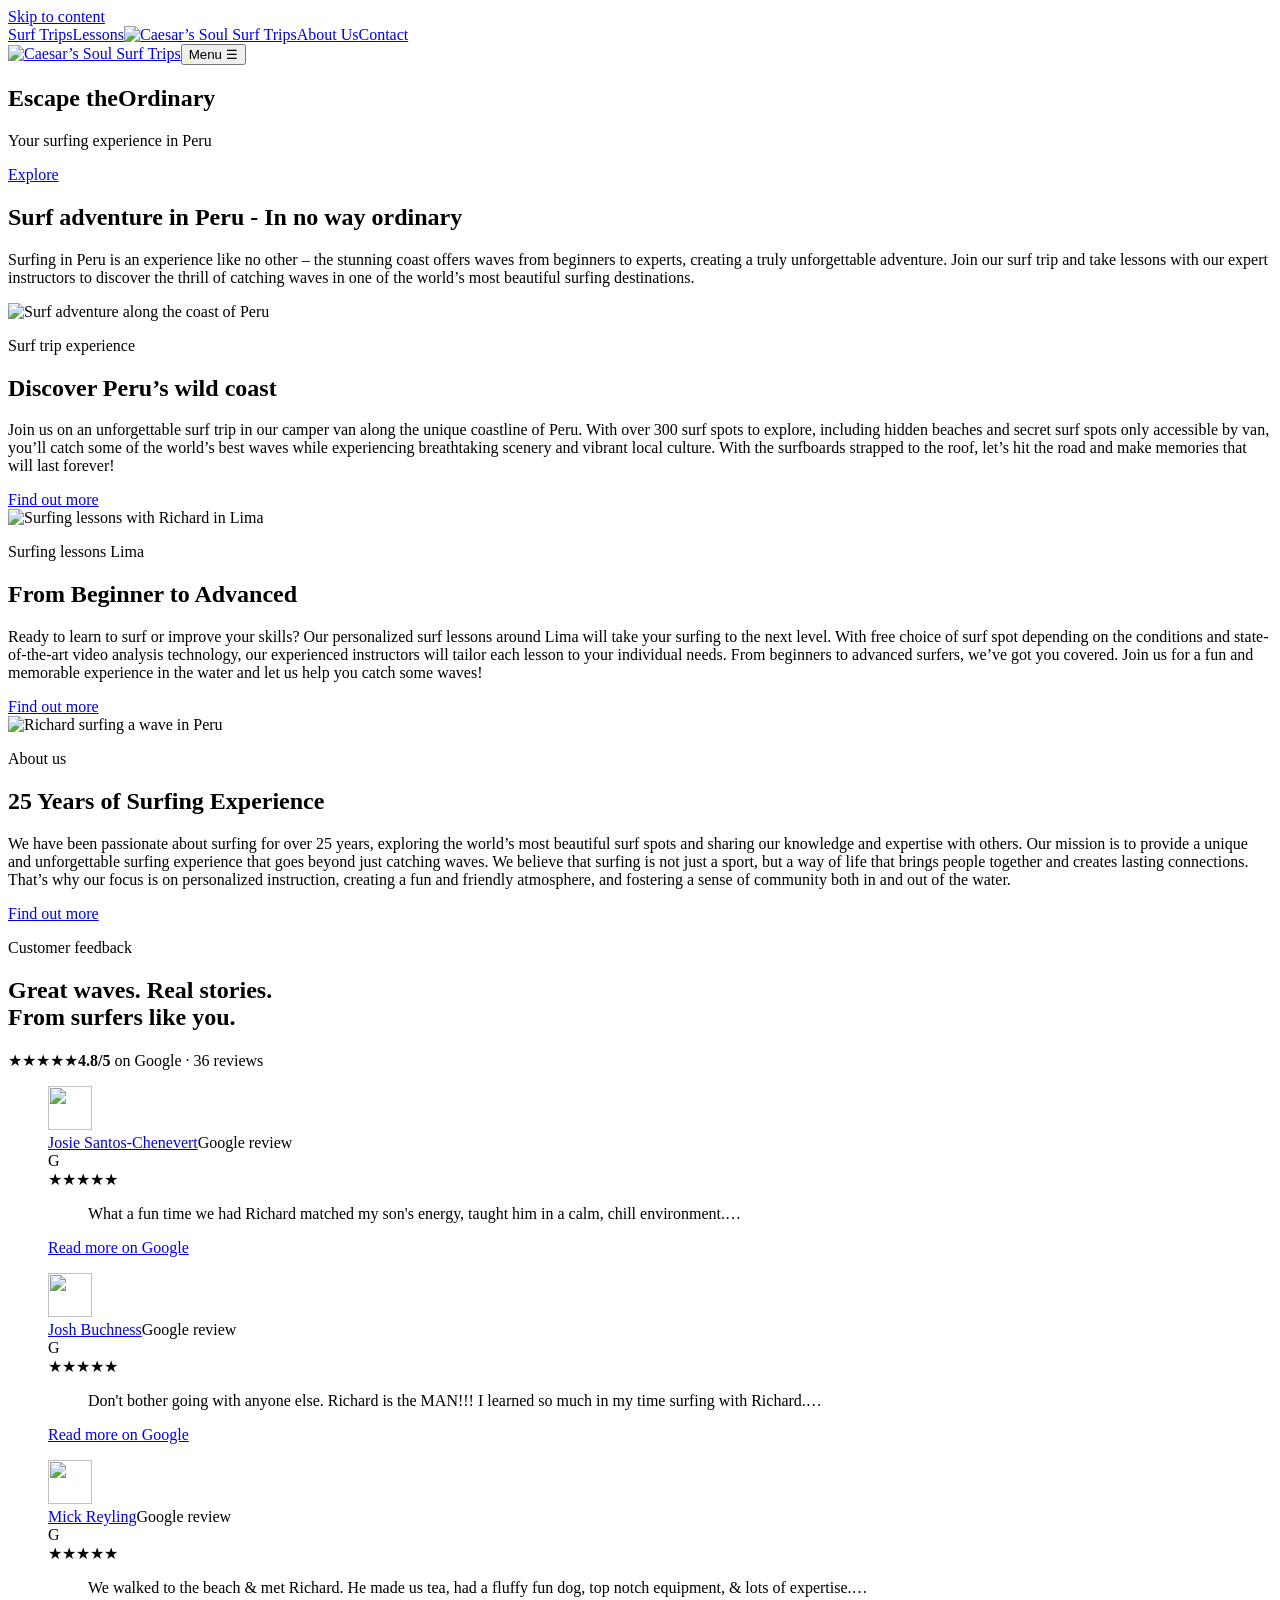
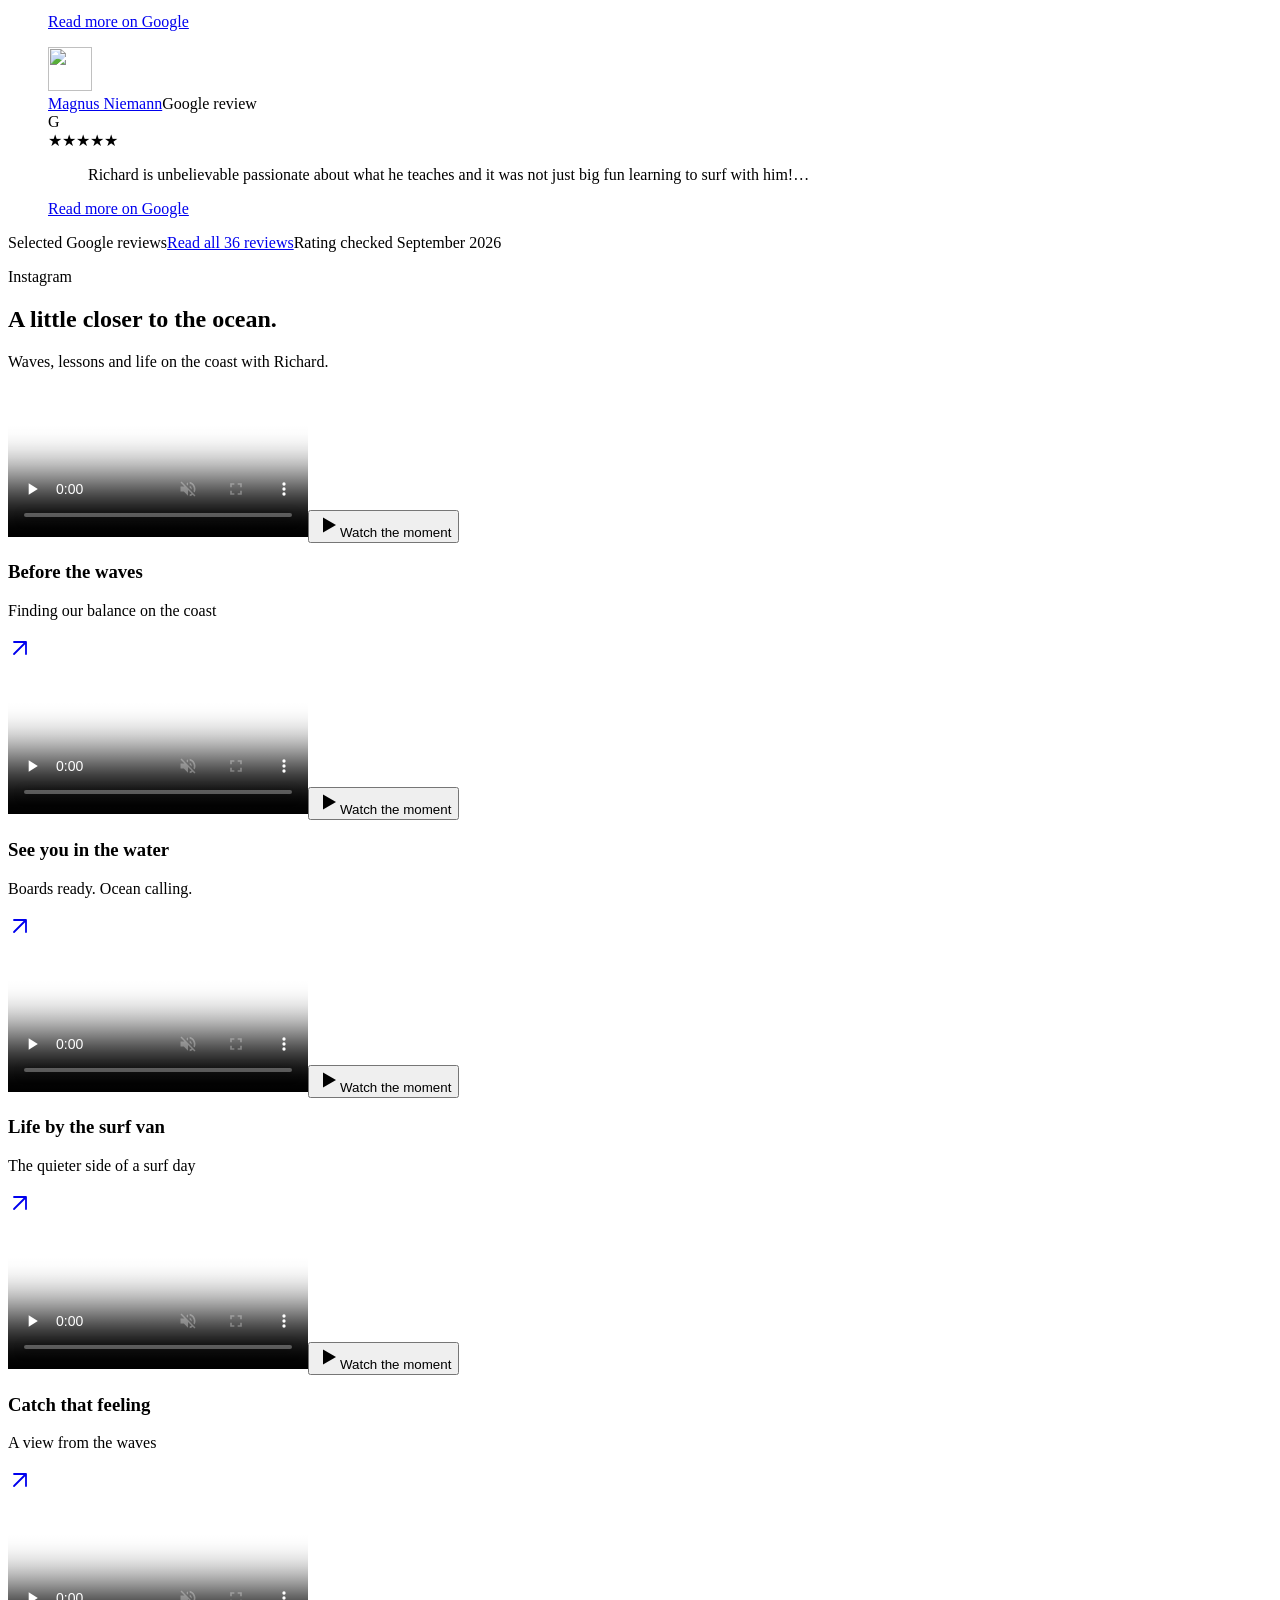
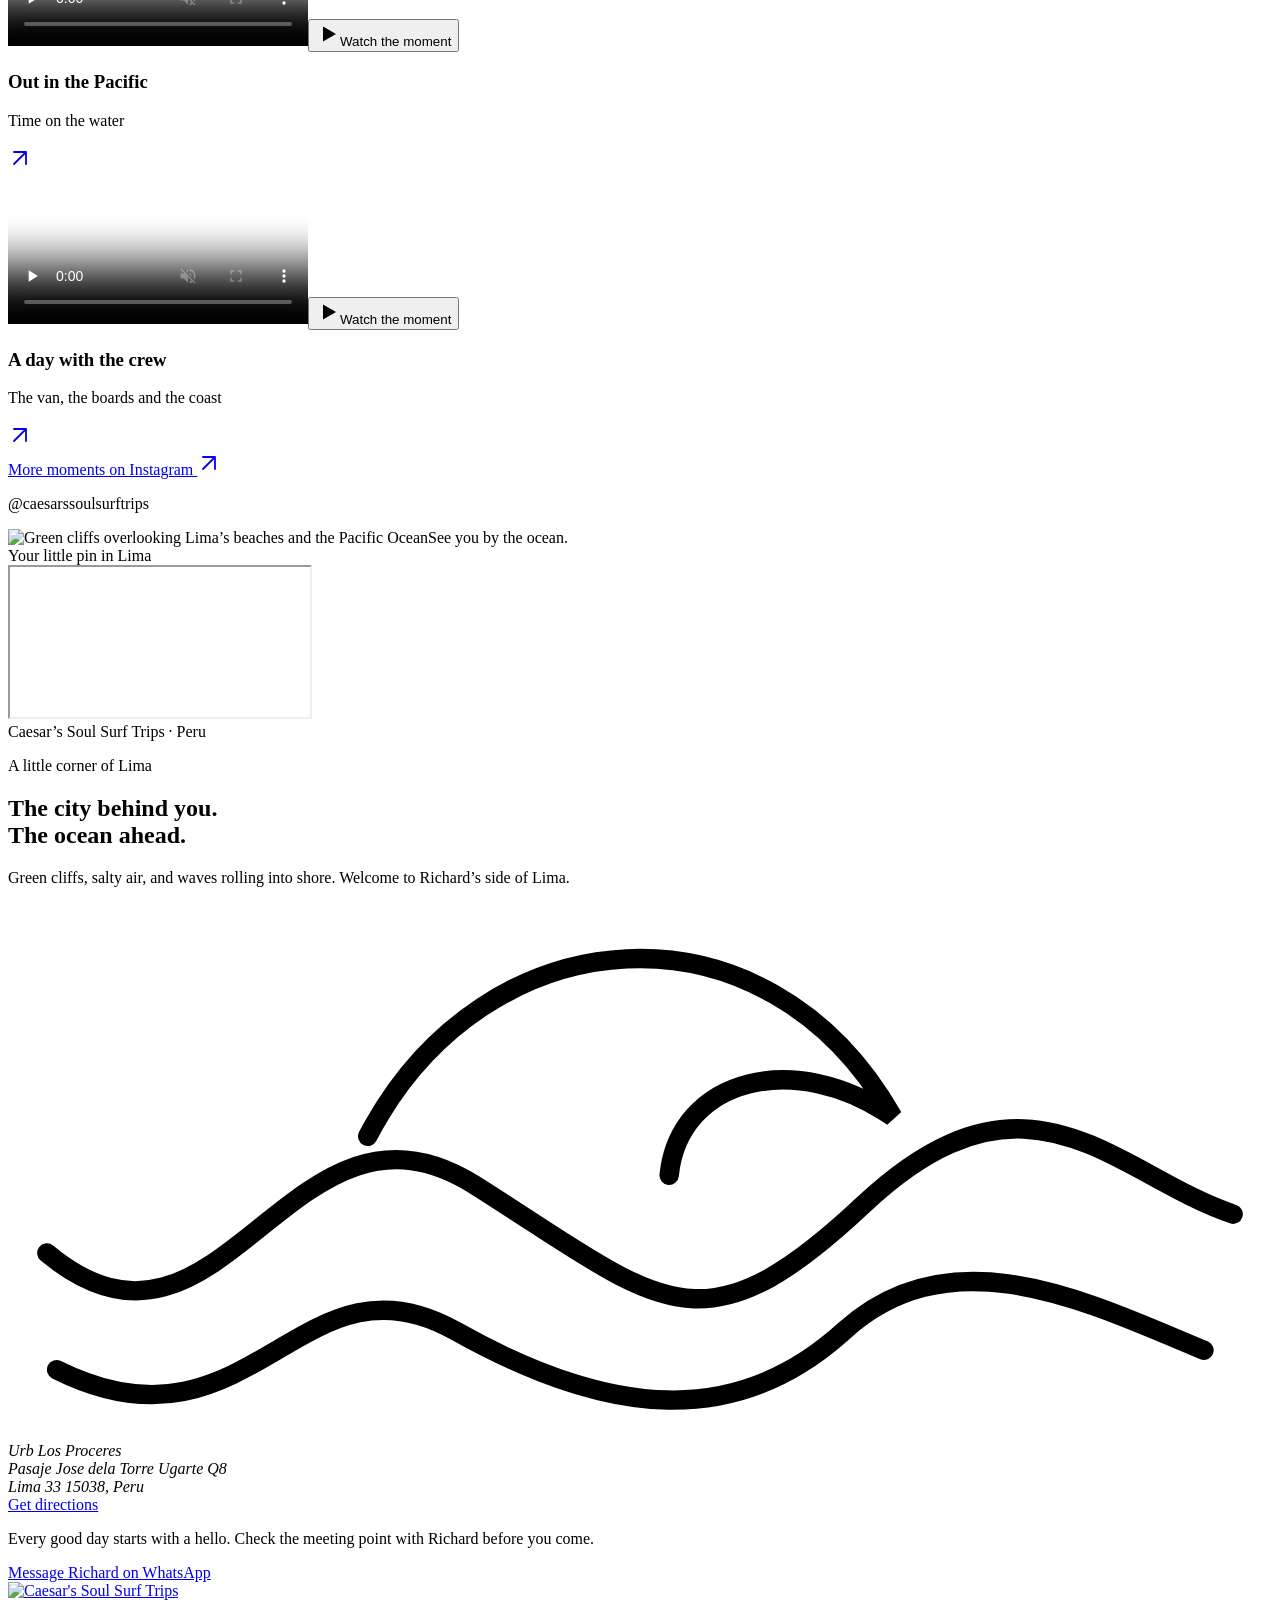
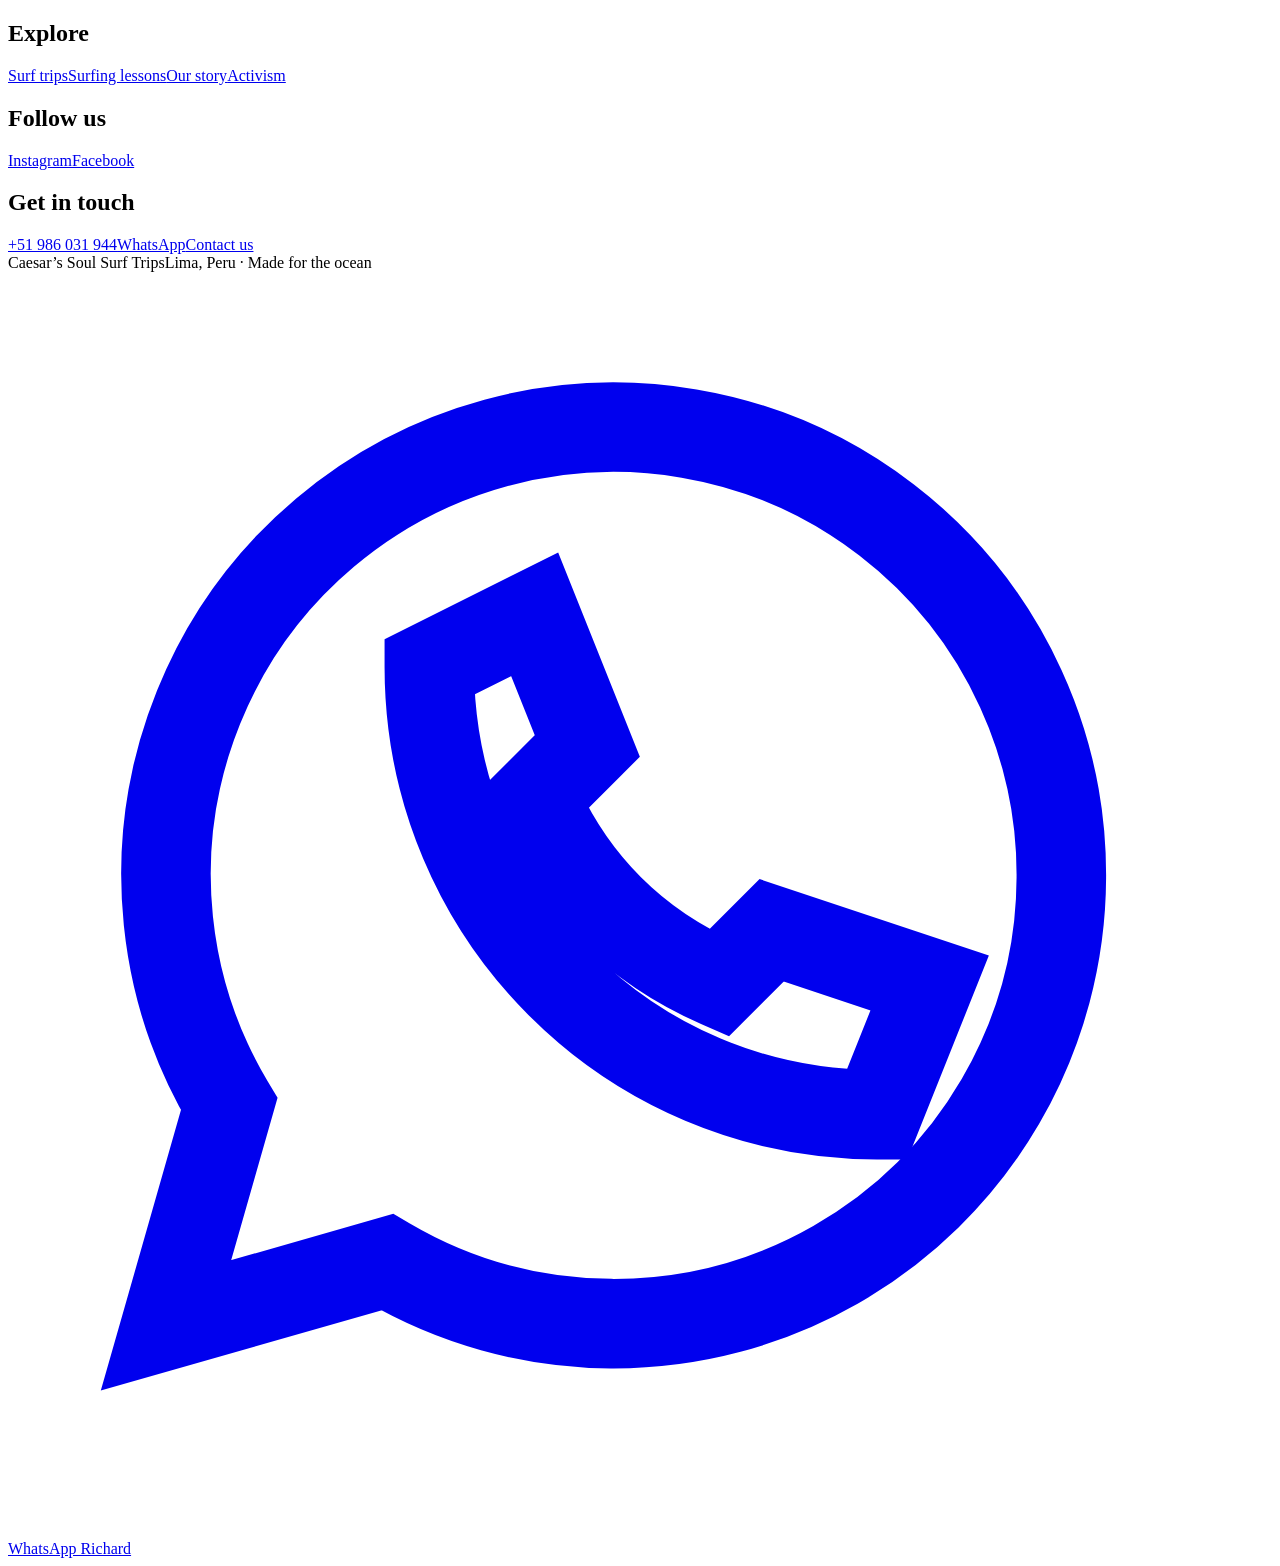
==== index.html @ fa721e29 "Remove standalone surf video section from homepage" ====
<!doctype html><html lang="en"><head><meta charset="utf-8"><meta name="viewport" content="width=device-width, initial-scale=1"><title>Surf Trips &amp; Surfing Lessons in Peru | Caesar's Soul Surf Trips</title><meta name="description" content="Surf trips along the Peruvian coast and personalized surf lessons in Lima with Caesar’s Soul Surf Trips."><meta name="robots" content="noindex,nofollow"><link rel="icon" href="/caesars-soul-surf-preview/assets/favicon.png"><link rel="stylesheet" href="/caesars-soul-surf-preview/styles.css?v=a2c9c75863ec"><link rel="preload" as="image" href="/caesars-soul-surf-preview/assets/hero.jpg"><script src="/caesars-soul-surf-preview/app.js?v=a2c9c75863ec" defer></script></head><body class="home-page original-home"><section class="hero hero-home"><a class="skip" href="#content">Skip to content</a><header class="header"><nav class="desktop-nav" aria-label="Main navigation"><a href="/caesars-soul-surf-preview/surf-trips/" >Surf Trips</a><a href="/caesars-soul-surf-preview/lessons/" >Lessons</a><a class="logo" href="/caesars-soul-surf-preview/" aria-label="Caesar’s Soul Surf Trips — home"><img src="/caesars-soul-surf-preview/assets/white_logo_font_bottom.svg" alt="Caesar’s Soul Surf Trips" width="220" height="180"></a><a href="/caesars-soul-surf-preview/about/" >About Us</a><a href="/caesars-soul-surf-preview/contact/" >Contact</a></nav><div class="mobile-header"><a href="/caesars-soul-surf-preview/" aria-label="Home"><img src="/caesars-soul-surf-preview/assets/white_logo_font_bottom.svg" alt="Caesar’s Soul Surf Trips" width="125" height="110"></a><button class="menu-toggle" aria-expanded="false" aria-controls="mobile-nav">Menu <span aria-hidden="true">☰</span></button></div><nav id="mobile-nav" class="mobile-nav" aria-label="Mobile navigation" hidden><a href="/caesars-soul-surf-preview/" aria-current="page">Home</a><a href="/caesars-soul-surf-preview/surf-trips/" >Surf Trips</a><a href="/caesars-soul-surf-preview/lessons/" >Lessons</a><a href="/caesars-soul-surf-preview/about/" >About Us</a><a href="/caesars-soul-surf-preview/contact/" >Contact</a><a href="/caesars-soul-surf-preview/advocacy/" >Activism</a></nav></header><div class="hero-copy"><h1><span>Escape the</span>Ordinary</h1><p>Your surfing experience in Peru</p></div><a class="scroll-hint" href="#content" aria-label="Explore the website">Explore </a></section><main id="content"><section class="intro original-intro"><h2>Surf adventure in Peru - In no way ordinary</h2><p>Surfing in Peru is an experience like no other – the stunning coast offers waves from beginners to experts, creating a truly unforgettable adventure. Join our surf trip and take lessons with our expert instructors to discover the thrill of catching waves in one of the world’s most beautiful surfing destinations.</p></section><div class="sections original-sections"><section class="split "><div class="split-image"><img class="" src="/caesars-soul-surf-preview/assets/peru_resized-1024x1024.jpg" alt="Surf adventure along the coast of Peru" loading="lazy" decoding="async"></div><div class="split-copy"><p class="eyebrow">Surf trip experience</p><h2>Discover Peru’s wild coast</h2><p>Join us on an unforgettable surf trip in our camper van along the unique coastline of Peru. With over 300 surf spots to explore, including hidden beaches and secret surf spots only accessible by van, you’ll catch some of the world’s best waves while experiencing breathtaking scenery and vibrant local culture. With the surfboards strapped to the roof, let’s hit the road and make memories that will last forever!</p><a class="button " href="/caesars-soul-surf-preview/surf-trips/">Find out more</a></div></section><section class="split reverse"><div class="split-image"><img class="" src="/caesars-soul-surf-preview/assets/43163323_2741460079213431_8113777853092331520_n-1024x1024.jpg" alt="Surfing lessons with Richard in Lima" loading="lazy" decoding="async"></div><div class="split-copy"><p class="eyebrow">Surfing lessons Lima</p><h2>From Beginner to Advanced</h2><p>Ready to learn to surf or improve your skills? Our personalized surf lessons around Lima will take your surfing to the next level. With free choice of surf spot depending on the conditions and state-of-the-art video analysis technology, our experienced instructors will tailor each lesson to your individual needs. From beginners to advanced surfers, we’ve got you covered. Join us for a fun and memorable experience in the water and let us help you catch some waves!</p><a class="button " href="/caesars-soul-surf-preview/lessons/">Find out more</a></div></section><section class="split "><div class="split-image"><img class="" src="/caesars-soul-surf-preview/assets/upscaler-Snapinsta.app_1080_157530519_3919978811388928_5125292825138904395_n-2x-1024x1024.jpg" alt="Richard surfing a wave in Peru" loading="lazy" decoding="async"></div><div class="split-copy"><p class="eyebrow">About us</p><h2>25 Years of Surfing Experience</h2><p>We have been passionate about surfing for over 25 years, exploring the world’s most beautiful surf spots and sharing our knowledge and expertise with others. Our mission is to provide a unique and unforgettable surfing experience that goes beyond just catching waves. We believe that surfing is not just a sport, but a way of life that brings people together and creates lasting connections. That’s why our focus is on personalized instruction, creating a fun and friendly atmosphere, and fostering a sense of community both in and out of the water.</p><a class="button " href="/caesars-soul-surf-preview/about/">Find out more</a></div></section></div><section class="google-reviews" id="google-reviews" aria-labelledby="reviews-heading"><header class="reviews-heading"><p class="eyebrow">Customer feedback</p><h2 id="reviews-heading">Great waves. Real stories.<br>From surfers like you.</h2><p class="reviews-rating"><span class="rating-stars" aria-hidden="true">★★★★★</span><span><strong>4.8/5</strong> on Google · 36 reviews</span></p></header><div class="review-carousel" role="region" aria-label="Selected Google reviews" aria-roledescription="carousel"><button class="review-arrow review-prev" aria-label="Previous reviews" aria-controls="review-cards" hidden><svg class="arrow-icon" viewBox="0 0 24 24" width="24" height="24" fill="none" stroke="currentColor" stroke-width="1.8" stroke-linecap="round" stroke-linejoin="round" aria-hidden="true" focusable="false"><path d="m15 5-7 7 7 7"/caesars-soul-surf-preview/></svg></button><div class="review-cards" id="review-cards" tabindex="0" aria-label="Swipe or scroll to browse reviews"><figure class="google-review-card"><figcaption><span class="review-avatar" aria-hidden="true"><img src="/caesars-soul-surf-preview/media/reviews/josie.jpg" alt="" width="44" height="44" loading="lazy" decoding="async"></span><div><a href="https://www.google.com/maps/contrib/115795389318138880476/reviews?hl=en" target="_blank" rel="noopener noreferrer">Josie Santos-Chenevert</a><span>Google review</span></div><span class="google-mark" aria-label="Google">G</span></figcaption><span class="rating-stars" role="img" aria-label="5 out of 5 stars">★★★★★</span><blockquote>What a fun time we had Richard matched my son's energy,  taught him in a calm, chill environment.…</blockquote><a class="review-read-more" href="https://www.google.com/search?q=Caesars+Surf+Lessons+Lima+%E2%80%93+Soul+Surftrips&amp;si=APenkKm7iecQ4G6P-TsbSMFKIQtv3EFIqRAFw-i8uEbk55Z-_2t6E2nAcfw6A1wcYHa4MsYsliSc2XcHP3xqcKp-61ZVwGQEOQCvAKkKn0cenu7PqJFAFZc%3D" target="_blank" rel="noopener noreferrer">Read more on Google</a></figure><figure class="google-review-card"><figcaption><span class="review-avatar" aria-hidden="true"><img src="/caesars-soul-surf-preview/media/reviews/josh.jpg" alt="" width="44" height="44" loading="lazy" decoding="async"></span><div><a href="https://www.google.com/maps/contrib/108381646120749730411/reviews?hl=en" target="_blank" rel="noopener noreferrer">Josh Buchness</a><span>Google review</span></div><span class="google-mark" aria-label="Google">G</span></figcaption><span class="rating-stars" role="img" aria-label="5 out of 5 stars">★★★★★</span><blockquote>Don't bother going with anyone else. Richard is the MAN!!! I learned so much in my time surfing with Richard.…</blockquote><a class="review-read-more" href="https://www.google.com/search?q=Caesars+Surf+Lessons+Lima+%E2%80%93+Soul+Surftrips&amp;si=APenkKm7iecQ4G6P-TsbSMFKIQtv3EFIqRAFw-i8uEbk55Z-_2t6E2nAcfw6A1wcYHa4MsYsliSc2XcHP3xqcKp-61ZVwGQEOQCvAKkKn0cenu7PqJFAFZc%3D" target="_blank" rel="noopener noreferrer">Read more on Google</a></figure><figure class="google-review-card"><figcaption><span class="review-avatar" aria-hidden="true"><img src="/caesars-soul-surf-preview/media/reviews/mick.jpg" alt="" width="44" height="44" loading="lazy" decoding="async"></span><div><a href="https://www.google.com/maps/contrib/110199332185014157491/reviews?hl=en" target="_blank" rel="noopener noreferrer">Mick Reyling</a><span>Google review</span></div><span class="google-mark" aria-label="Google">G</span></figcaption><span class="rating-stars" role="img" aria-label="5 out of 5 stars">★★★★★</span><blockquote>We walked to the beach &amp; met Richard. He made us tea, had a fluffy fun dog, top notch equipment, &amp; lots of expertise.…</blockquote><a class="review-read-more" href="https://www.google.com/search?q=Caesars+Surf+Lessons+Lima+%E2%80%93+Soul+Surftrips&amp;si=APenkKm7iecQ4G6P-TsbSMFKIQtv3EFIqRAFw-i8uEbk55Z-_2t6E2nAcfw6A1wcYHa4MsYsliSc2XcHP3xqcKp-61ZVwGQEOQCvAKkKn0cenu7PqJFAFZc%3D" target="_blank" rel="noopener noreferrer">Read more on Google</a></figure><figure class="google-review-card"><figcaption><span class="review-avatar" aria-hidden="true"><img src="/caesars-soul-surf-preview/media/reviews/magnus.jpg" alt="" width="44" height="44" loading="lazy" decoding="async"></span><div><a href="https://www.google.com/maps/contrib/107253339044171945945/reviews?hl=en" target="_blank" rel="noopener noreferrer">Magnus Niemann</a><span>Google review</span></div><span class="google-mark" aria-label="Google">G</span></figcaption><span class="rating-stars" role="img" aria-label="5 out of 5 stars">★★★★★</span><blockquote>Richard is unbelievable passionate about what he teaches and it was not just big fun learning to surf with him!…</blockquote><a class="review-read-more" href="https://www.google.com/search?q=Caesars+Surf+Lessons+Lima+%E2%80%93+Soul+Surftrips&amp;si=APenkKm7iecQ4G6P-TsbSMFKIQtv3EFIqRAFw-i8uEbk55Z-_2t6E2nAcfw6A1wcYHa4MsYsliSc2XcHP3xqcKp-61ZVwGQEOQCvAKkKn0cenu7PqJFAFZc%3D" target="_blank" rel="noopener noreferrer">Read more on Google</a></figure></div><button class="review-arrow review-next" aria-label="Next reviews" aria-controls="review-cards" hidden><svg class="arrow-icon" viewBox="0 0 24 24" width="24" height="24" fill="none" stroke="currentColor" stroke-width="1.8" stroke-linecap="round" stroke-linejoin="round" aria-hidden="true" focusable="false"><path d="m9 5 7 7-7 7"/caesars-soul-surf-preview/></svg></button><span class="sr-only" id="review-status" aria-live="polite"></span></div><div class="reviews-source"><span>Selected Google reviews</span><a class="google-all-link" href="https://www.google.com/search?q=Caesars+Surf+Lessons+Lima+%E2%80%93+Soul+Surftrips&amp;si=APenkKm7iecQ4G6P-TsbSMFKIQtv3EFIqRAFw-i8uEbk55Z-_2t6E2nAcfw6A1wcYHa4MsYsliSc2XcHP3xqcKp-61ZVwGQEOQCvAKkKn0cenu7PqJFAFZc%3D" target="_blank" rel="noopener noreferrer">Read all 36 reviews</a><span>Rating checked September 2026</span></div></section><section class="instagram-section" id="instagram" aria-labelledby="instagram-heading"><div class="instagram-heading"><p class="eyebrow">Instagram</p><h2 id="instagram-heading">A little closer to the ocean.</h2><p>Waves, lessons and life on the coast with Richard.</p></div><div class="instagram-grid"><article class="instagram-post"><div class="surf-video-wrap "><video class="surf-video" data-start="0" controls playsinline muted preload="none" poster="/caesars-soul-surf-preview/media/surf-lessons.jpg" aria-label="Before the waves"><source src="/caesars-soul-surf-preview/media/surf-lessons.mp4" type="video/mp4">Your browser does not support video. <a href="https://www.instagram.com/reel/DbWFin_SDp0/">Watch on Instagram</a>.</video><button class="surf-play" type="button" aria-label="Play Before the waves"><span aria-hidden="true"><svg viewBox="0 0 24 24" width="24" height="24" fill="currentColor" focusable="false"><path d="M7 4.5v15L20 12Z"/caesars-soul-surf-preview/></svg></span><span class="surf-play-label">Watch the moment</span></button></div><div class="surf-video-caption"><div><h3>Before the waves</h3><p>Finding our balance on the coast</p></div><a href="https://www.instagram.com/reel/DbWFin_SDp0/" target="_blank" rel="noopener noreferrer" aria-label="Open Before the waves on Instagram"><svg class="arrow-icon" viewBox="0 0 24 24" width="24" height="24" fill="none" stroke="currentColor" stroke-width="1.8" stroke-linecap="round" stroke-linejoin="round" aria-hidden="true" focusable="false"><path d="M6 18 18 6M6 6h12v12"/caesars-soul-surf-preview/></svg></a></div></article><article class="instagram-post"><div class="surf-video-wrap "><video class="surf-video" data-start="0" controls playsinline muted preload="none" poster="/caesars-soul-surf-preview/media/by-the-ocean.jpg" aria-label="See you in the water"><source src="/caesars-soul-surf-preview/media/by-the-ocean.mp4" type="video/mp4">Your browser does not support video. <a href="https://www.instagram.com/reel/DbZBV9PSUcM/">Watch on Instagram</a>.</video><button class="surf-play" type="button" aria-label="Play See you in the water"><span aria-hidden="true"><svg viewBox="0 0 24 24" width="24" height="24" fill="currentColor" focusable="false"><path d="M7 4.5v15L20 12Z"/caesars-soul-surf-preview/></svg></span><span class="surf-play-label">Watch the moment</span></button></div><div class="surf-video-caption"><div><h3>See you in the water</h3><p>Boards ready. Ocean calling.</p></div><a href="https://www.instagram.com/reel/DbZBV9PSUcM/" target="_blank" rel="noopener noreferrer" aria-label="Open See you in the water on Instagram"><svg class="arrow-icon" viewBox="0 0 24 24" width="24" height="24" fill="none" stroke="currentColor" stroke-width="1.8" stroke-linecap="round" stroke-linejoin="round" aria-hidden="true" focusable="false"><path d="M6 18 18 6M6 6h12v12"/caesars-soul-surf-preview/></svg></a></div></article><article class="instagram-post"><div class="surf-video-wrap "><video class="surf-video" data-start="0" controls playsinline muted preload="none" poster="/caesars-soul-surf-preview/media/surf-van.jpg" aria-label="Life by the surf van"><source src="/caesars-soul-surf-preview/media/surf-van.mp4" type="video/mp4">Your browser does not support video. <a href="https://www.instagram.com/reel/Da3vONkye_d/">Watch on Instagram</a>.</video><button class="surf-play" type="button" aria-label="Play Life by the surf van"><span aria-hidden="true"><svg viewBox="0 0 24 24" width="24" height="24" fill="currentColor" focusable="false"><path d="M7 4.5v15L20 12Z"/caesars-soul-surf-preview/></svg></span><span class="surf-play-label">Watch the moment</span></button></div><div class="surf-video-caption"><div><h3>Life by the surf van</h3><p>The quieter side of a surf day</p></div><a href="https://www.instagram.com/reel/Da3vONkye_d/" target="_blank" rel="noopener noreferrer" aria-label="Open Life by the surf van on Instagram"><svg class="arrow-icon" viewBox="0 0 24 24" width="24" height="24" fill="none" stroke="currentColor" stroke-width="1.8" stroke-linecap="round" stroke-linejoin="round" aria-hidden="true" focusable="false"><path d="M6 18 18 6M6 6h12v12"/caesars-soul-surf-preview/></svg></a></div></article><article class="instagram-post"><div class="surf-video-wrap letterboxed-preview"><video class="surf-video" data-start="0" controls playsinline muted preload="none" poster="/caesars-soul-surf-preview/media/surf-days.jpg" aria-label="Catch that feeling"><source src="/caesars-soul-surf-preview/media/surf-days.mp4" type="video/mp4">Your browser does not support video. <a href="https://www.instagram.com/reel/DaBjb9pyLOD/">Watch on Instagram</a>.</video><button class="surf-play" type="button" aria-label="Play Catch that feeling"><span aria-hidden="true"><svg viewBox="0 0 24 24" width="24" height="24" fill="currentColor" focusable="false"><path d="M7 4.5v15L20 12Z"/caesars-soul-surf-preview/></svg></span><span class="surf-play-label">Watch the moment</span></button></div><div class="surf-video-caption"><div><h3>Catch that feeling</h3><p>A view from the waves</p></div><a href="https://www.instagram.com/reel/DaBjb9pyLOD/" target="_blank" rel="noopener noreferrer" aria-label="Open Catch that feeling on Instagram"><svg class="arrow-icon" viewBox="0 0 24 24" width="24" height="24" fill="none" stroke="currentColor" stroke-width="1.8" stroke-linecap="round" stroke-linejoin="round" aria-hidden="true" focusable="false"><path d="M6 18 18 6M6 6h12v12"/caesars-soul-surf-preview/></svg></a></div></article><article class="instagram-post"><div class="surf-video-wrap letterboxed-preview"><video class="surf-video" data-start="0" controls playsinline muted preload="none" poster="/caesars-soul-surf-preview/media/ocean-moments.jpg" aria-label="Out in the Pacific"><source src="/caesars-soul-surf-preview/media/ocean-moments.mp4" type="video/mp4">Your browser does not support video. <a href="https://www.instagram.com/reel/DZoanv_s2yV/">Watch on Instagram</a>.</video><button class="surf-play" type="button" aria-label="Play Out in the Pacific"><span aria-hidden="true"><svg viewBox="0 0 24 24" width="24" height="24" fill="currentColor" focusable="false"><path d="M7 4.5v15L20 12Z"/caesars-soul-surf-preview/></svg></span><span class="surf-play-label">Watch the moment</span></button></div><div class="surf-video-caption"><div><h3>Out in the Pacific</h3><p>Time on the water</p></div><a href="https://www.instagram.com/reel/DZoanv_s2yV/" target="_blank" rel="noopener noreferrer" aria-label="Open Out in the Pacific on Instagram"><svg class="arrow-icon" viewBox="0 0 24 24" width="24" height="24" fill="none" stroke="currentColor" stroke-width="1.8" stroke-linecap="round" stroke-linejoin="round" aria-hidden="true" focusable="false"><path d="M6 18 18 6M6 6h12v12"/caesars-soul-surf-preview/></svg></a></div></article><article class="instagram-post"><div class="surf-video-wrap "><video class="surf-video" data-start="35" controls playsinline muted preload="none" poster="/caesars-soul-surf-preview/media/surf-coaching.jpg" aria-label="A day with the crew"><source src="/caesars-soul-surf-preview/media/surf-coaching.mp4#t=35" type="video/mp4">Your browser does not support video. <a href="https://www.instagram.com/reel/CVmJA5KgcXD/">Watch on Instagram</a>.</video><button class="surf-play" type="button" aria-label="Play A day with the crew"><span aria-hidden="true"><svg viewBox="0 0 24 24" width="24" height="24" fill="currentColor" focusable="false"><path d="M7 4.5v15L20 12Z"/caesars-soul-surf-preview/></svg></span><span class="surf-play-label">Watch the moment</span></button></div><div class="surf-video-caption"><div><h3>A day with the crew</h3><p>The van, the boards and the coast</p></div><a href="https://www.instagram.com/reel/CVmJA5KgcXD/" target="_blank" rel="noopener noreferrer" aria-label="Open A day with the crew on Instagram"><svg class="arrow-icon" viewBox="0 0 24 24" width="24" height="24" fill="none" stroke="currentColor" stroke-width="1.8" stroke-linecap="round" stroke-linejoin="round" aria-hidden="true" focusable="false"><path d="M6 18 18 6M6 6h12v12"/caesars-soul-surf-preview/></svg></a></div></article></div><a class="button instagram-follow" href="https://www.instagram.com/caesarssoulsurftrips" target="_blank" rel="noopener noreferrer">More moments on Instagram <span aria-hidden="true"><svg class="arrow-icon" viewBox="0 0 24 24" width="24" height="24" fill="none" stroke="currentColor" stroke-width="1.8" stroke-linecap="round" stroke-linejoin="round" aria-hidden="true" focusable="false"><path d="M6 18 18 6M6 6h12v12"/caesars-soul-surf-preview/></svg></span></a><p class="instagram-note">@caesarssoulsurftrips</p></section><section class="surf-location location-postcard" id="location" aria-labelledby="location-heading"><div class="location-scene"><img class="location-coast-photo" src="/caesars-soul-surf-preview/media/lima-coast-introduction.jpg" width="768" height="1024" alt="Green cliffs overlooking Lima’s beaches and the Pacific Ocean" loading="lazy" decoding="async"><span class="coast-photo-note">See you by the ocean.</span><div class="location-map-postcard"><span class="map-postcard-label">Your little pin in Lima</span><div class="location-map"><iframe title="Caesars Surf Lessons Lima – Soul Surftrips on Google Maps" src="https://www.google.com/maps/embed?pb=!1m14!1m8!1m3!1d9000!2d-77.0338491!3d-12.131292!3m2!1i1024!2i768!4f13.1!3m3!1m2!1s0x9105c9345cf4f861%3A0xf8ea9fe23767f212!2sCaesars%20Surf%20Lessons%20Lima%20%E2%80%93%20Soul%20Surftrips!5e0!3m2!1sen!2spe!4v1790718642669!5m2!1sen!2spe" loading="lazy" referrerpolicy="no-referrer-when-downgrade" allowfullscreen></iframe></div><span class="map-postcard-footer">Caesar’s Soul Surf Trips · Peru</span></div></div><div class="location-copy"><p class="eyebrow">A little corner of Lima</p><h2 id="location-heading">The city behind you.<br>The ocean ahead.</h2><p class="location-welcome">Green cliffs, salty air, and waves rolling into shore. Welcome to Richard’s side of Lima.</p><svg class="location-wave" viewBox="0 0 130 55" fill="none" aria-hidden="true"><path d="M4 36c18 15 25-19 44-7s23 18 40 2 26-3 38 1M5 48c20 10 25-13 41-4s29 10 40 0 25-3 37 2M37 24c12-23 41-25 54-2-10-7-22-4-23 6" stroke="currentColor" stroke-width="2" stroke-linecap="round"/caesars-soul-surf-preview/></svg><address>Urb Los Proceres<br>Pasaje Jose dela Torre Ugarte Q8<br>Lima 33 15038, Peru</address><a class="button" href="https://www.google.com/maps/dir/?api=1&amp;destination=-12.131292,-77.0338491" target="_blank" rel="noopener noreferrer">Get directions</a><p class="location-note">Every good day starts with a hello. Check the meeting point with Richard before you come.</p><a class="location-whatsapp" href="https://wa.me/51986031944?text=Hi%20Richard!%20Where%20should%20we%20meet%20for%20my%20surf%20experience%3F" target="_blank" rel="noopener noreferrer">Message Richard on WhatsApp</a></div></section></main><footer><div class="footer-inner"><a href="/caesars-soul-surf-preview/" aria-label="Home"><img class="footer-logo" src="/caesars-soul-surf-preview/assets/white_logo_font_bottom.svg" alt="Caesar's Soul Surf Trips" loading="lazy" decoding="async"></a><div><h2>Explore</h2><a href="/caesars-soul-surf-preview/surf-trips/">Surf trips</a><a href="/caesars-soul-surf-preview/lessons/">Surfing lessons</a><a href="/caesars-soul-surf-preview/about/">Our story</a><a href="/caesars-soul-surf-preview/advocacy/">Activism</a></div><div><h2>Follow us</h2><a href="https://www.instagram.com/caesarssoulsurftrips" target="_blank" rel="noopener noreferrer">Instagram</a><a href="https://web.facebook.com/CaesarsSoulSurftrips" target="_blank" rel="noopener noreferrer">Facebook</a></div><div><h2>Get in touch</h2><a href="tel:+51986031944">+51 986 031 944</a><a href="https://wa.me/51986031944" target="_blank" rel="noopener noreferrer">WhatsApp</a><a href="/caesars-soul-surf-preview/contact/">Contact us</a></div></div><div class="footer-bottom"><span>Caesar’s Soul Surf Trips</span><span>Lima, Peru · Made for the ocean</span></div></footer><a class="floating-whatsapp" href="https://wa.me/51986031944" target="_blank" rel="noopener noreferrer" aria-label="Chat with Richard on WhatsApp at +51 986 031 944"><svg viewBox="0 0 24 24" fill="none" stroke="currentColor" stroke-width="1.7" aria-hidden="true"><path d="M20 11.5a8.5 8.5 0 0 1-12.8 7.3L3 20l1.2-4.2A8.5 8.5 0 1 1 20 11.5Z"/caesars-soul-surf-preview/><path d="M8 7.5c0 4.7 3.8 8.5 8.5 8.5l1-2.5-3-1-1 1c-1.6-.7-2.8-1.9-3.5-3.5l1-1-1-2.5Z"/caesars-soul-surf-preview/></svg><span>WhatsApp Richard</span></a></body></html>
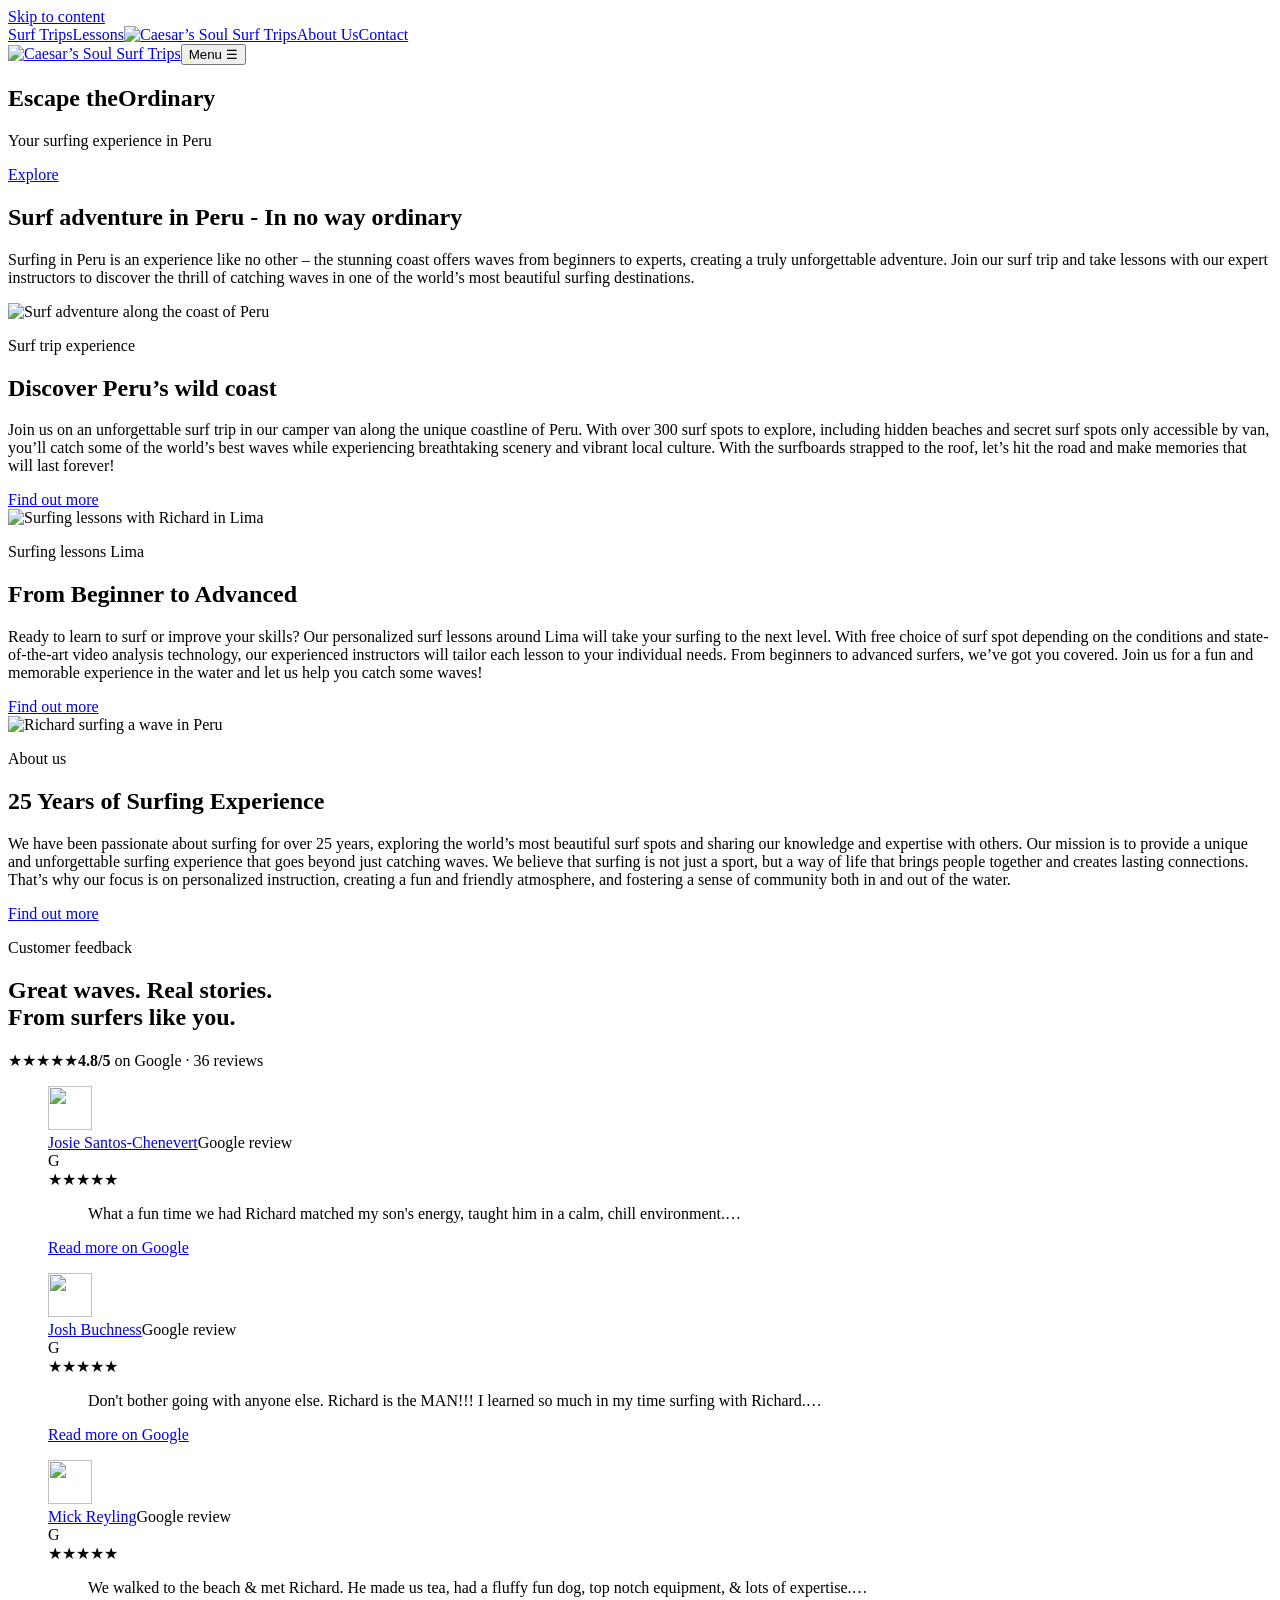
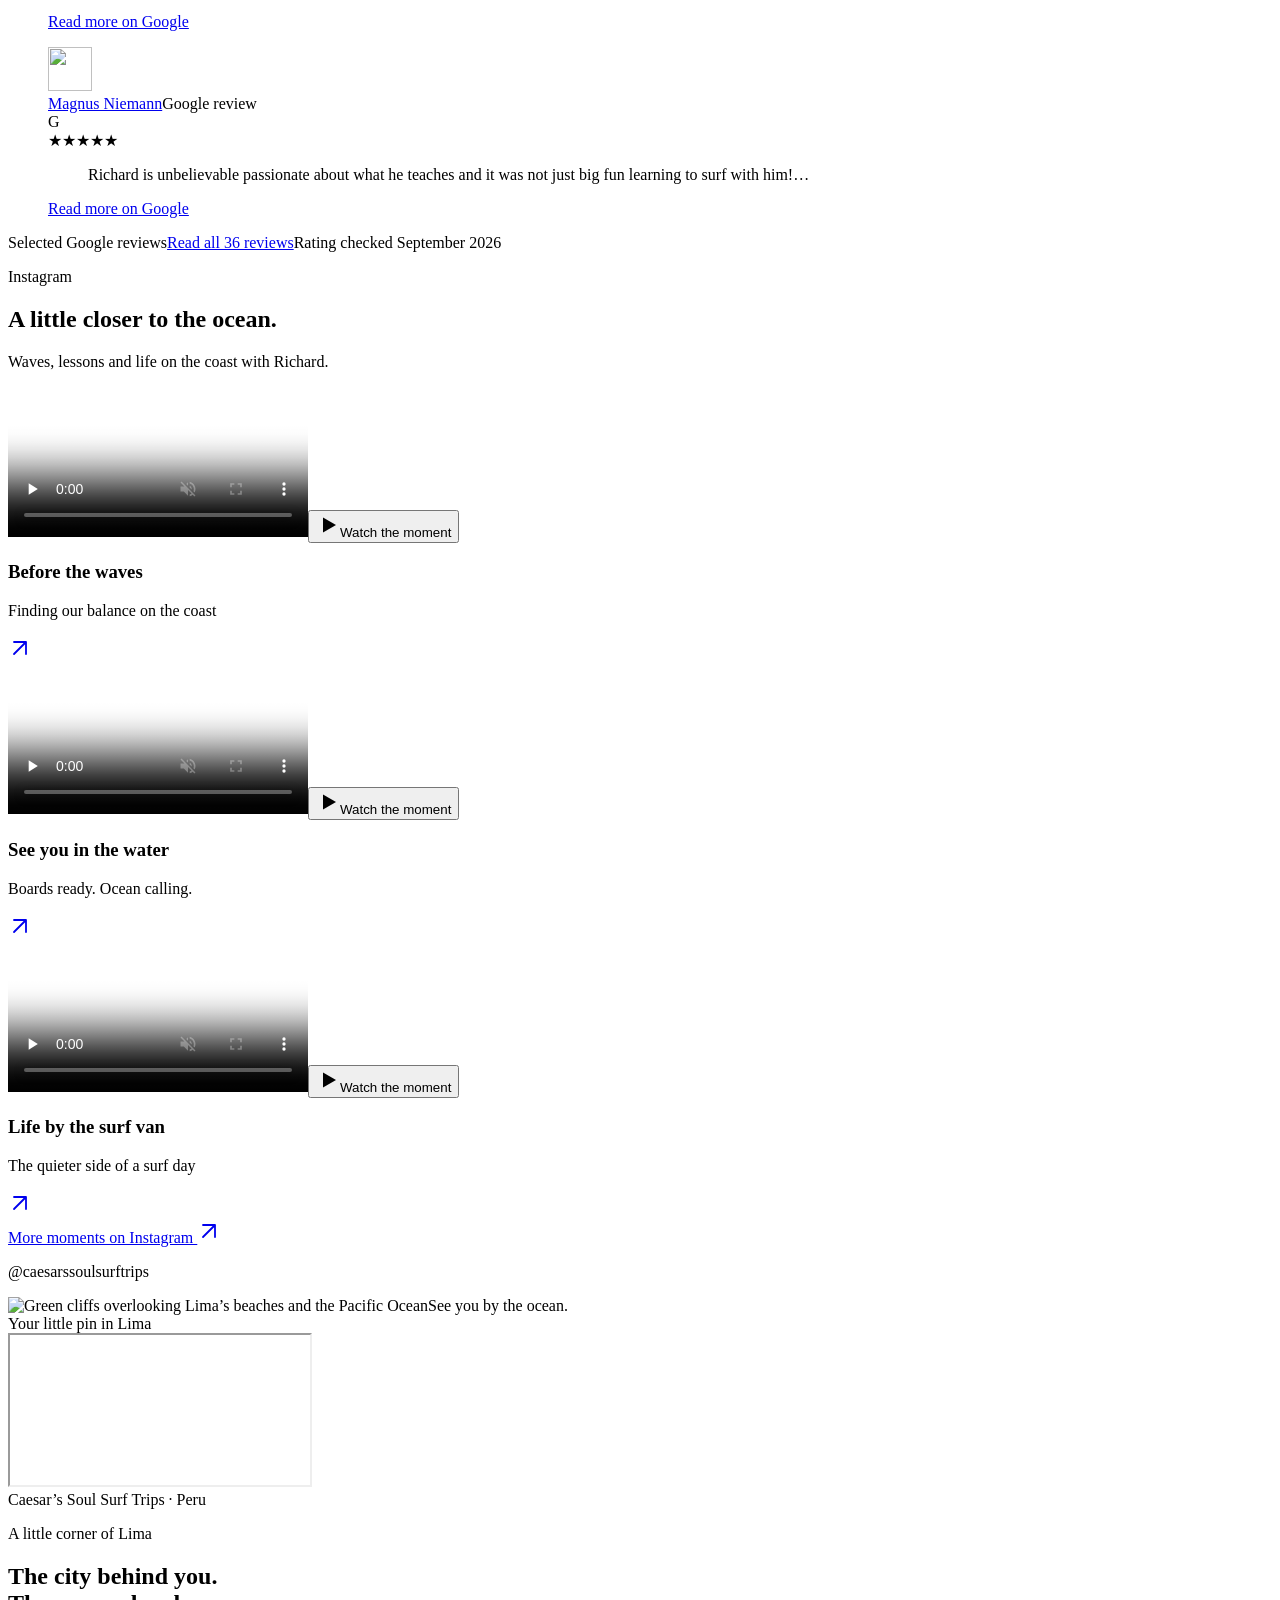
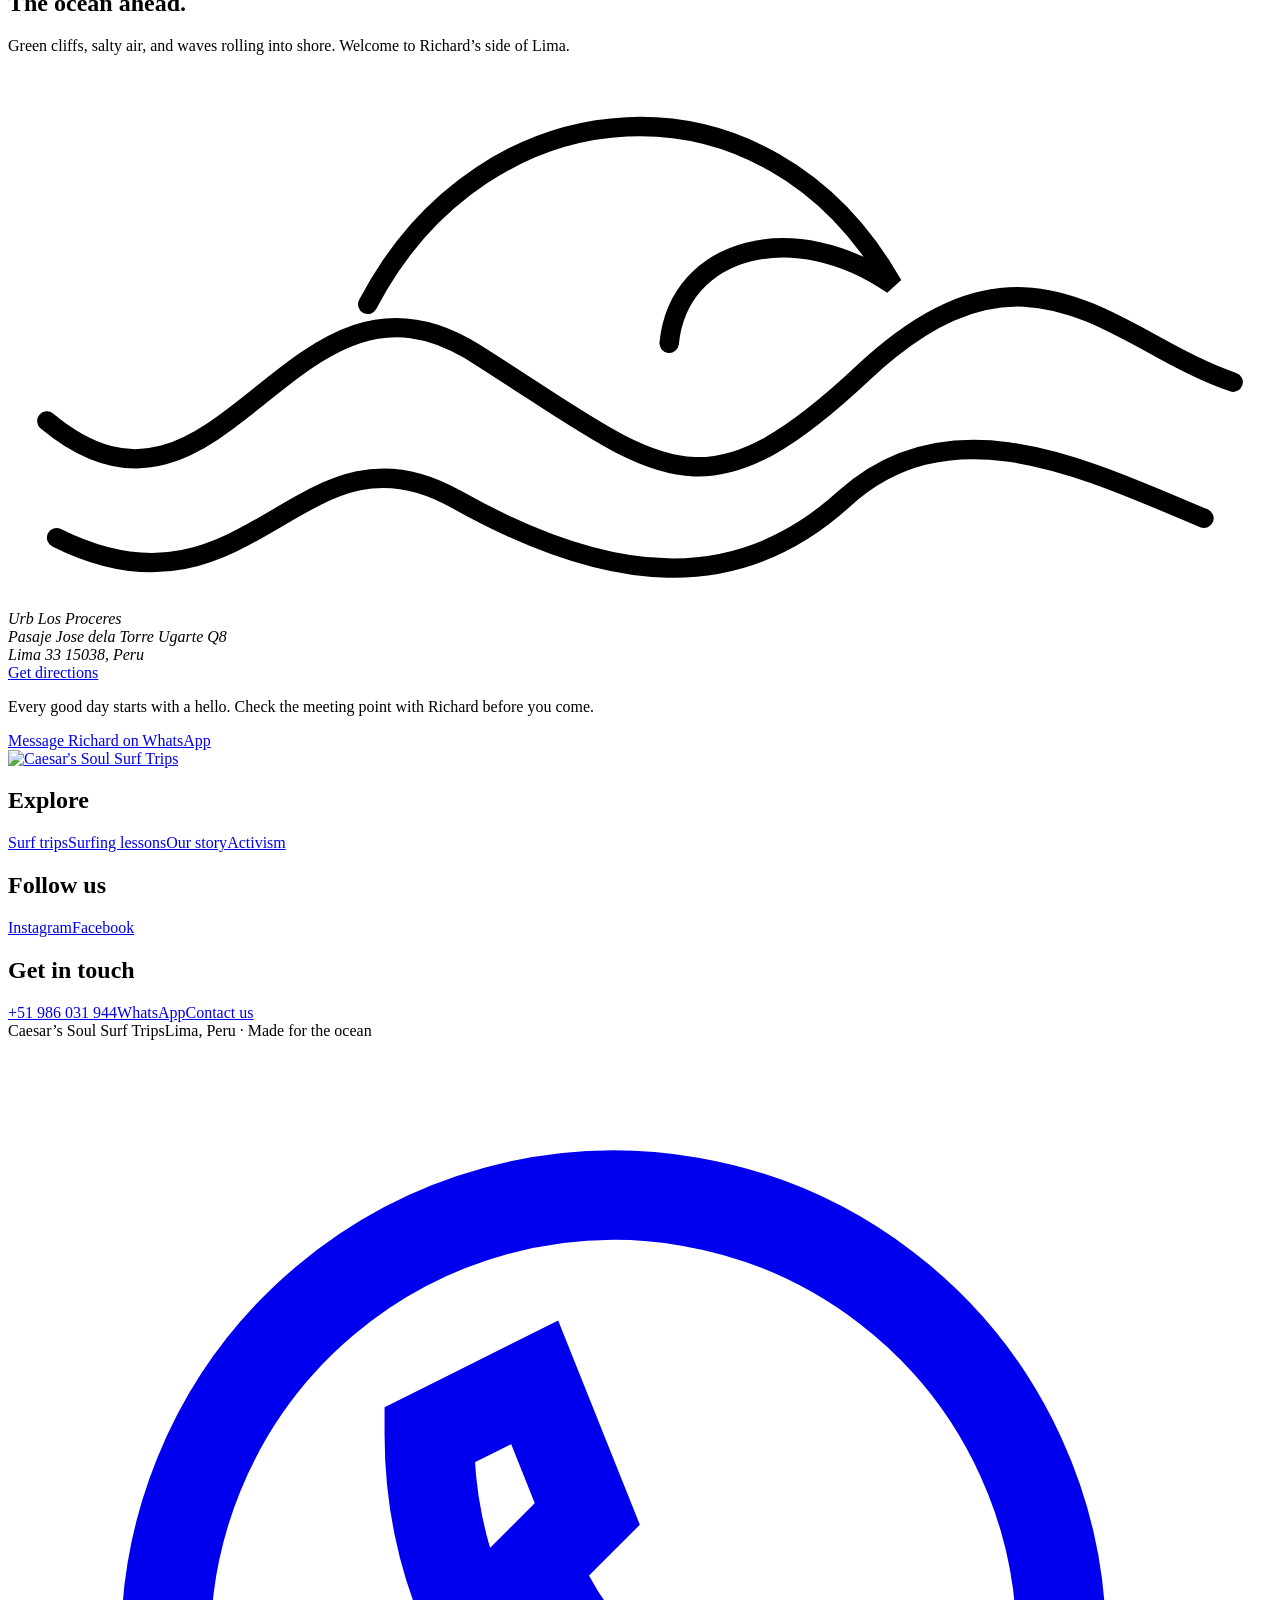
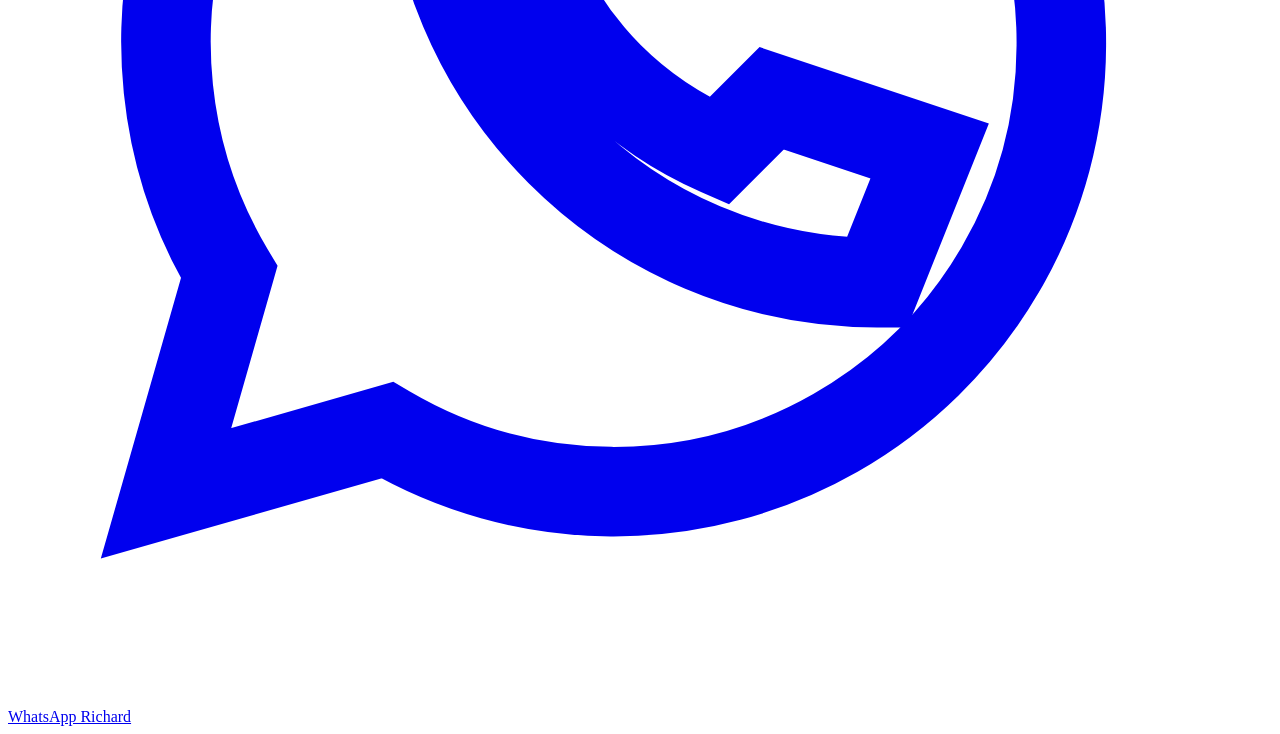
==== commit 17f34e8f: "Show only the first three Instagram videos" ====
--- a/index.html
+++ b/index.html
@@ -1 +1 @@
-<!doctype html><html lang="en"><head><meta charset="utf-8"><meta name="viewport" content="width=device-width, initial-scale=1"><title>Surf Trips &amp; Surfing Lessons in Peru | Caesar's Soul Surf Trips</title><meta name="description" content="Surf trips along the Peruvian coast and personalized surf lessons in Lima with Caesar’s Soul Surf Trips."><meta name="robots" content="noindex,nofollow"><link rel="icon" href="/caesars-soul-surf-preview/assets/favicon.png"><link rel="stylesheet" href="/caesars-soul-surf-preview/styles.css?v=a2c9c75863ec"><link rel="preload" as="image" href="/caesars-soul-surf-preview/assets/hero.jpg"><script src="/caesars-soul-surf-preview/app.js?v=a2c9c75863ec" defer></script></head><body class="home-page original-home"><section class="hero hero-home"><a class="skip" href="#content">Skip to content</a><header class="header"><nav class="desktop-nav" aria-label="Main navigation"><a href="/caesars-soul-surf-preview/surf-trips/" >Surf Trips</a><a href="/caesars-soul-surf-preview/lessons/" >Lessons</a><a class="logo" href="/caesars-soul-surf-preview/" aria-label="Caesar’s Soul Surf Trips — home"><img src="/caesars-soul-surf-preview/assets/white_logo_font_bottom.svg" alt="Caesar’s Soul Surf Trips" width="220" height="180"></a><a href="/caesars-soul-surf-preview/about/" >About Us</a><a href="/caesars-soul-surf-preview/contact/" >Contact</a></nav><div class="mobile-header"><a href="/caesars-soul-surf-preview/" aria-label="Home"><img src="/caesars-soul-surf-preview/assets/white_logo_font_bottom.svg" alt="Caesar’s Soul Surf Trips" width="125" height="110"></a><button class="menu-toggle" aria-expanded="false" aria-controls="mobile-nav">Menu <span aria-hidden="true">☰</span></button></div><nav id="mobile-nav" class="mobile-nav" aria-label="Mobile navigation" hidden><a href="/caesars-soul-surf-preview/" aria-current="page">Home</a><a href="/caesars-soul-surf-preview/surf-trips/" >Surf Trips</a><a href="/caesars-soul-surf-preview/lessons/" >Lessons</a><a href="/caesars-soul-surf-preview/about/" >About Us</a><a href="/caesars-soul-surf-preview/contact/" >Contact</a><a href="/caesars-soul-surf-preview/advocacy/" >Activism</a></nav></header><div class="hero-copy"><h1><span>Escape the</span>Ordinary</h1><p>Your surfing experience in Peru</p></div><a class="scroll-hint" href="#content" aria-label="Explore the website">Explore </a></section><main id="content"><section class="intro original-intro"><h2>Surf adventure in Peru - In no way ordinary</h2><p>Surfing in Peru is an experience like no other – the stunning coast offers waves from beginners to experts, creating a truly unforgettable adventure. Join our surf trip and take lessons with our expert instructors to discover the thrill of catching waves in one of the world’s most beautiful surfing destinations.</p></section><div class="sections original-sections"><section class="split "><div class="split-image"><img class="" src="/caesars-soul-surf-preview/assets/peru_resized-1024x1024.jpg" alt="Surf adventure along the coast of Peru" loading="lazy" decoding="async"></div><div class="split-copy"><p class="eyebrow">Surf trip experience</p><h2>Discover Peru’s wild coast</h2><p>Join us on an unforgettable surf trip in our camper van along the unique coastline of Peru. With over 300 surf spots to explore, including hidden beaches and secret surf spots only accessible by van, you’ll catch some of the world’s best waves while experiencing breathtaking scenery and vibrant local culture. With the surfboards strapped to the roof, let’s hit the road and make memories that will last forever!</p><a class="button " href="/caesars-soul-surf-preview/surf-trips/">Find out more</a></div></section><section class="split reverse"><div class="split-image"><img class="" src="/caesars-soul-surf-preview/assets/43163323_2741460079213431_8113777853092331520_n-1024x1024.jpg" alt="Surfing lessons with Richard in Lima" loading="lazy" decoding="async"></div><div class="split-copy"><p class="eyebrow">Surfing lessons Lima</p><h2>From Beginner to Advanced</h2><p>Ready to learn to surf or improve your skills? Our personalized surf lessons around Lima will take your surfing to the next level. With free choice of surf spot depending on the conditions and state-of-the-art video analysis technology, our experienced instructors will tailor each lesson to your individual needs. From beginners to advanced surfers, we’ve got you covered. Join us for a fun and memorable experience in the water and let us help you catch some waves!</p><a class="button " href="/caesars-soul-surf-preview/lessons/">Find out more</a></div></section><section class="split "><div class="split-image"><img class="" src="/caesars-soul-surf-preview/assets/upscaler-Snapinsta.app_1080_157530519_3919978811388928_5125292825138904395_n-2x-1024x1024.jpg" alt="Richard surfing a wave in Peru" loading="lazy" decoding="async"></div><div class="split-copy"><p class="eyebrow">About us</p><h2>25 Years of Surfing Experience</h2><p>We have been passionate about surfing for over 25 years, exploring the world’s most beautiful surf spots and sharing our knowledge and expertise with others. Our mission is to provide a unique and unforgettable surfing experience that goes beyond just catching waves. We believe that surfing is not just a sport, but a way of life that brings people together and creates lasting connections. That’s why our focus is on personalized instruction, creating a fun and friendly atmosphere, and fostering a sense of community both in and out of the water.</p><a class="button " href="/caesars-soul-surf-preview/about/">Find out more</a></div></section></div><section class="google-reviews" id="google-reviews" aria-labelledby="reviews-heading"><header class="reviews-heading"><p class="eyebrow">Customer feedback</p><h2 id="reviews-heading">Great waves. Real stories.<br>From surfers like you.</h2><p class="reviews-rating"><span class="rating-stars" aria-hidden="true">★★★★★</span><span><strong>4.8/5</strong> on Google · 36 reviews</span></p></header><div class="review-carousel" role="region" aria-label="Selected Google reviews" aria-roledescription="carousel"><button class="review-arrow review-prev" aria-label="Previous reviews" aria-controls="review-cards" hidden><svg class="arrow-icon" viewBox="0 0 24 24" width="24" height="24" fill="none" stroke="currentColor" stroke-width="1.8" stroke-linecap="round" stroke-linejoin="round" aria-hidden="true" focusable="false"><path d="m15 5-7 7 7 7"/caesars-soul-surf-preview/></svg></button><div class="review-cards" id="review-cards" tabindex="0" aria-label="Swipe or scroll to browse reviews"><figure class="google-review-card"><figcaption><span class="review-avatar" aria-hidden="true"><img src="/caesars-soul-surf-preview/media/reviews/josie.jpg" alt="" width="44" height="44" loading="lazy" decoding="async"></span><div><a href="https://www.google.com/maps/contrib/115795389318138880476/reviews?hl=en" target="_blank" rel="noopener noreferrer">Josie Santos-Chenevert</a><span>Google review</span></div><span class="google-mark" aria-label="Google">G</span></figcaption><span class="rating-stars" role="img" aria-label="5 out of 5 stars">★★★★★</span><blockquote>What a fun time we had Richard matched my son's energy,  taught him in a calm, chill environment.…</blockquote><a class="review-read-more" href="https://www.google.com/search?q=Caesars+Surf+Lessons+Lima+%E2%80%93+Soul+Surftrips&amp;si=APenkKm7iecQ4G6P-TsbSMFKIQtv3EFIqRAFw-i8uEbk55Z-_2t6E2nAcfw6A1wcYHa4MsYsliSc2XcHP3xqcKp-61ZVwGQEOQCvAKkKn0cenu7PqJFAFZc%3D" target="_blank" rel="noopener noreferrer">Read more on Google</a></figure><figure class="google-review-card"><figcaption><span class="review-avatar" aria-hidden="true"><img src="/caesars-soul-surf-preview/media/reviews/josh.jpg" alt="" width="44" height="44" loading="lazy" decoding="async"></span><div><a href="https://www.google.com/maps/contrib/108381646120749730411/reviews?hl=en" target="_blank" rel="noopener noreferrer">Josh Buchness</a><span>Google review</span></div><span class="google-mark" aria-label="Google">G</span></figcaption><span class="rating-stars" role="img" aria-label="5 out of 5 stars">★★★★★</span><blockquote>Don't bother going with anyone else. Richard is the MAN!!! I learned so much in my time surfing with Richard.…</blockquote><a class="review-read-more" href="https://www.google.com/search?q=Caesars+Surf+Lessons+Lima+%E2%80%93+Soul+Surftrips&amp;si=APenkKm7iecQ4G6P-TsbSMFKIQtv3EFIqRAFw-i8uEbk55Z-_2t6E2nAcfw6A1wcYHa4MsYsliSc2XcHP3xqcKp-61ZVwGQEOQCvAKkKn0cenu7PqJFAFZc%3D" target="_blank" rel="noopener noreferrer">Read more on Google</a></figure><figure class="google-review-card"><figcaption><span class="review-avatar" aria-hidden="true"><img src="/caesars-soul-surf-preview/media/reviews/mick.jpg" alt="" width="44" height="44" loading="lazy" decoding="async"></span><div><a href="https://www.google.com/maps/contrib/110199332185014157491/reviews?hl=en" target="_blank" rel="noopener noreferrer">Mick Reyling</a><span>Google review</span></div><span class="google-mark" aria-label="Google">G</span></figcaption><span class="rating-stars" role="img" aria-label="5 out of 5 stars">★★★★★</span><blockquote>We walked to the beach &amp; met Richard. He made us tea, had a fluffy fun dog, top notch equipment, &amp; lots of expertise.…</blockquote><a class="review-read-more" href="https://www.google.com/search?q=Caesars+Surf+Lessons+Lima+%E2%80%93+Soul+Surftrips&amp;si=APenkKm7iecQ4G6P-TsbSMFKIQtv3EFIqRAFw-i8uEbk55Z-_2t6E2nAcfw6A1wcYHa4MsYsliSc2XcHP3xqcKp-61ZVwGQEOQCvAKkKn0cenu7PqJFAFZc%3D" target="_blank" rel="noopener noreferrer">Read more on Google</a></figure><figure class="google-review-card"><figcaption><span class="review-avatar" aria-hidden="true"><img src="/caesars-soul-surf-preview/media/reviews/magnus.jpg" alt="" width="44" height="44" loading="lazy" decoding="async"></span><div><a href="https://www.google.com/maps/contrib/107253339044171945945/reviews?hl=en" target="_blank" rel="noopener noreferrer">Magnus Niemann</a><span>Google review</span></div><span class="google-mark" aria-label="Google">G</span></figcaption><span class="rating-stars" role="img" aria-label="5 out of 5 stars">★★★★★</span><blockquote>Richard is unbelievable passionate about what he teaches and it was not just big fun learning to surf with him!…</blockquote><a class="review-read-more" href="https://www.google.com/search?q=Caesars+Surf+Lessons+Lima+%E2%80%93+Soul+Surftrips&amp;si=APenkKm7iecQ4G6P-TsbSMFKIQtv3EFIqRAFw-i8uEbk55Z-_2t6E2nAcfw6A1wcYHa4MsYsliSc2XcHP3xqcKp-61ZVwGQEOQCvAKkKn0cenu7PqJFAFZc%3D" target="_blank" rel="noopener noreferrer">Read more on Google</a></figure></div><button class="review-arrow review-next" aria-label="Next reviews" aria-controls="review-cards" hidden><svg class="arrow-icon" viewBox="0 0 24 24" width="24" height="24" fill="none" stroke="currentColor" stroke-width="1.8" stroke-linecap="round" stroke-linejoin="round" aria-hidden="true" focusable="false"><path d="m9 5 7 7-7 7"/caesars-soul-surf-preview/></svg></button><span class="sr-only" id="review-status" aria-live="polite"></span></div><div class="reviews-source"><span>Selected Google reviews</span><a class="google-all-link" href="https://www.google.com/search?q=Caesars+Surf+Lessons+Lima+%E2%80%93+Soul+Surftrips&amp;si=APenkKm7iecQ4G6P-TsbSMFKIQtv3EFIqRAFw-i8uEbk55Z-_2t6E2nAcfw6A1wcYHa4MsYsliSc2XcHP3xqcKp-61ZVwGQEOQCvAKkKn0cenu7PqJFAFZc%3D" target="_blank" rel="noopener noreferrer">Read all 36 reviews</a><span>Rating checked September 2026</span></div></section><section class="instagram-section" id="instagram" aria-labelledby="instagram-heading"><div class="instagram-heading"><p class="eyebrow">Instagram</p><h2 id="instagram-heading">A little closer to the ocean.</h2><p>Waves, lessons and life on the coast with Richard.</p></div><div class="instagram-grid"><article class="instagram-post"><div class="surf-video-wrap "><video class="surf-video" data-start="0" controls playsinline muted preload="none" poster="/caesars-soul-surf-preview/media/surf-lessons.jpg" aria-label="Before the waves"><source src="/caesars-soul-surf-preview/media/surf-lessons.mp4" type="video/mp4">Your browser does not support video. <a href="https://www.instagram.com/reel/DbWFin_SDp0/">Watch on Instagram</a>.</video><button class="surf-play" type="button" aria-label="Play Before the waves"><span aria-hidden="true"><svg viewBox="0 0 24 24" width="24" height="24" fill="currentColor" focusable="false"><path d="M7 4.5v15L20 12Z"/caesars-soul-surf-preview/></svg></span><span class="surf-play-label">Watch the moment</span></button></div><div class="surf-video-caption"><div><h3>Before the waves</h3><p>Finding our balance on the coast</p></div><a href="https://www.instagram.com/reel/DbWFin_SDp0/" target="_blank" rel="noopener noreferrer" aria-label="Open Before the waves on Instagram"><svg class="arrow-icon" viewBox="0 0 24 24" width="24" height="24" fill="none" stroke="currentColor" stroke-width="1.8" stroke-linecap="round" stroke-linejoin="round" aria-hidden="true" focusable="false"><path d="M6 18 18 6M6 6h12v12"/caesars-soul-surf-preview/></svg></a></div></article><article class="instagram-post"><div class="surf-video-wrap "><video class="surf-video" data-start="0" controls playsinline muted preload="none" poster="/caesars-soul-surf-preview/media/by-the-ocean.jpg" aria-label="See you in the water"><source src="/caesars-soul-surf-preview/media/by-the-ocean.mp4" type="video/mp4">Your browser does not support video. <a href="https://www.instagram.com/reel/DbZBV9PSUcM/">Watch on Instagram</a>.</video><button class="surf-play" type="button" aria-label="Play See you in the water"><span aria-hidden="true"><svg viewBox="0 0 24 24" width="24" height="24" fill="currentColor" focusable="false"><path d="M7 4.5v15L20 12Z"/caesars-soul-surf-preview/></svg></span><span class="surf-play-label">Watch the moment</span></button></div><div class="surf-video-caption"><div><h3>See you in the water</h3><p>Boards ready. Ocean calling.</p></div><a href="https://www.instagram.com/reel/DbZBV9PSUcM/" target="_blank" rel="noopener noreferrer" aria-label="Open See you in the water on Instagram"><svg class="arrow-icon" viewBox="0 0 24 24" width="24" height="24" fill="none" stroke="currentColor" stroke-width="1.8" stroke-linecap="round" stroke-linejoin="round" aria-hidden="true" focusable="false"><path d="M6 18 18 6M6 6h12v12"/caesars-soul-surf-preview/></svg></a></div></article><article class="instagram-post"><div class="surf-video-wrap "><video class="surf-video" data-start="0" controls playsinline muted preload="none" poster="/caesars-soul-surf-preview/media/surf-van.jpg" aria-label="Life by the surf van"><source src="/caesars-soul-surf-preview/media/surf-van.mp4" type="video/mp4">Your browser does not support video. <a href="https://www.instagram.com/reel/Da3vONkye_d/">Watch on Instagram</a>.</video><button class="surf-play" type="button" aria-label="Play Life by the surf van"><span aria-hidden="true"><svg viewBox="0 0 24 24" width="24" height="24" fill="currentColor" focusable="false"><path d="M7 4.5v15L20 12Z"/caesars-soul-surf-preview/></svg></span><span class="surf-play-label">Watch the moment</span></button></div><div class="surf-video-caption"><div><h3>Life by the surf van</h3><p>The quieter side of a surf day</p></div><a href="https://www.instagram.com/reel/Da3vONkye_d/" target="_blank" rel="noopener noreferrer" aria-label="Open Life by the surf van on Instagram"><svg class="arrow-icon" viewBox="0 0 24 24" width="24" height="24" fill="none" stroke="currentColor" stroke-width="1.8" stroke-linecap="round" stroke-linejoin="round" aria-hidden="true" focusable="false"><path d="M6 18 18 6M6 6h12v12"/caesars-soul-surf-preview/></svg></a></div></article><article class="instagram-post"><div class="surf-video-wrap letterboxed-preview"><video class="surf-video" data-start="0" controls playsinline muted preload="none" poster="/caesars-soul-surf-preview/media/surf-days.jpg" aria-label="Catch that feeling"><source src="/caesars-soul-surf-preview/media/surf-days.mp4" type="video/mp4">Your browser does not support video. <a href="https://www.instagram.com/reel/DaBjb9pyLOD/">Watch on Instagram</a>.</video><button class="surf-play" type="button" aria-label="Play Catch that feeling"><span aria-hidden="true"><svg viewBox="0 0 24 24" width="24" height="24" fill="currentColor" focusable="false"><path d="M7 4.5v15L20 12Z"/caesars-soul-surf-preview/></svg></span><span class="surf-play-label">Watch the moment</span></button></div><div class="surf-video-caption"><div><h3>Catch that feeling</h3><p>A view from the waves</p></div><a href="https://www.instagram.com/reel/DaBjb9pyLOD/" target="_blank" rel="noopener noreferrer" aria-label="Open Catch that feeling on Instagram"><svg class="arrow-icon" viewBox="0 0 24 24" width="24" height="24" fill="none" stroke="currentColor" stroke-width="1.8" stroke-linecap="round" stroke-linejoin="round" aria-hidden="true" focusable="false"><path d="M6 18 18 6M6 6h12v12"/caesars-soul-surf-preview/></svg></a></div></article><article class="instagram-post"><div class="surf-video-wrap letterboxed-preview"><video class="surf-video" data-start="0" controls playsinline muted preload="none" poster="/caesars-soul-surf-preview/media/ocean-moments.jpg" aria-label="Out in the Pacific"><source src="/caesars-soul-surf-preview/media/ocean-moments.mp4" type="video/mp4">Your browser does not support video. <a href="https://www.instagram.com/reel/DZoanv_s2yV/">Watch on Instagram</a>.</video><button class="surf-play" type="button" aria-label="Play Out in the Pacific"><span aria-hidden="true"><svg viewBox="0 0 24 24" width="24" height="24" fill="currentColor" focusable="false"><path d="M7 4.5v15L20 12Z"/caesars-soul-surf-preview/></svg></span><span class="surf-play-label">Watch the moment</span></button></div><div class="surf-video-caption"><div><h3>Out in the Pacific</h3><p>Time on the water</p></div><a href="https://www.instagram.com/reel/DZoanv_s2yV/" target="_blank" rel="noopener noreferrer" aria-label="Open Out in the Pacific on Instagram"><svg class="arrow-icon" viewBox="0 0 24 24" width="24" height="24" fill="none" stroke="currentColor" stroke-width="1.8" stroke-linecap="round" stroke-linejoin="round" aria-hidden="true" focusable="false"><path d="M6 18 18 6M6 6h12v12"/caesars-soul-surf-preview/></svg></a></div></article><article class="instagram-post"><div class="surf-video-wrap "><video class="surf-video" data-start="35" controls playsinline muted preload="none" poster="/caesars-soul-surf-preview/media/surf-coaching.jpg" aria-label="A day with the crew"><source src="/caesars-soul-surf-preview/media/surf-coaching.mp4#t=35" type="video/mp4">Your browser does not support video. <a href="https://www.instagram.com/reel/CVmJA5KgcXD/">Watch on Instagram</a>.</video><button class="surf-play" type="button" aria-label="Play A day with the crew"><span aria-hidden="true"><svg viewBox="0 0 24 24" width="24" height="24" fill="currentColor" focusable="false"><path d="M7 4.5v15L20 12Z"/caesars-soul-surf-preview/></svg></span><span class="surf-play-label">Watch the moment</span></button></div><div class="surf-video-caption"><div><h3>A day with the crew</h3><p>The van, the boards and the coast</p></div><a href="https://www.instagram.com/reel/CVmJA5KgcXD/" target="_blank" rel="noopener noreferrer" aria-label="Open A day with the crew on Instagram"><svg class="arrow-icon" viewBox="0 0 24 24" width="24" height="24" fill="none" stroke="currentColor" stroke-width="1.8" stroke-linecap="round" stroke-linejoin="round" aria-hidden="true" focusable="false"><path d="M6 18 18 6M6 6h12v12"/caesars-soul-surf-preview/></svg></a></div></article></div><a class="button instagram-follow" href="https://www.instagram.com/caesarssoulsurftrips" target="_blank" rel="noopener noreferrer">More moments on Instagram <span aria-hidden="true"><svg class="arrow-icon" viewBox="0 0 24 24" width="24" height="24" fill="none" stroke="currentColor" stroke-width="1.8" stroke-linecap="round" stroke-linejoin="round" aria-hidden="true" focusable="false"><path d="M6 18 18 6M6 6h12v12"/caesars-soul-surf-preview/></svg></span></a><p class="instagram-note">@caesarssoulsurftrips</p></section><section class="surf-location location-postcard" id="location" aria-labelledby="location-heading"><div class="location-scene"><img class="location-coast-photo" src="/caesars-soul-surf-preview/media/lima-coast-introduction.jpg" width="768" height="1024" alt="Green cliffs overlooking Lima’s beaches and the Pacific Ocean" loading="lazy" decoding="async"><span class="coast-photo-note">See you by the ocean.</span><div class="location-map-postcard"><span class="map-postcard-label">Your little pin in Lima</span><div class="location-map"><iframe title="Caesars Surf Lessons Lima – Soul Surftrips on Google Maps" src="https://www.google.com/maps/embed?pb=!1m14!1m8!1m3!1d9000!2d-77.0338491!3d-12.131292!3m2!1i1024!2i768!4f13.1!3m3!1m2!1s0x9105c9345cf4f861%3A0xf8ea9fe23767f212!2sCaesars%20Surf%20Lessons%20Lima%20%E2%80%93%20Soul%20Surftrips!5e0!3m2!1sen!2spe!4v1790718642669!5m2!1sen!2spe" loading="lazy" referrerpolicy="no-referrer-when-downgrade" allowfullscreen></iframe></div><span class="map-postcard-footer">Caesar’s Soul Surf Trips · Peru</span></div></div><div class="location-copy"><p class="eyebrow">A little corner of Lima</p><h2 id="location-heading">The city behind you.<br>The ocean ahead.</h2><p class="location-welcome">Green cliffs, salty air, and waves rolling into shore. Welcome to Richard’s side of Lima.</p><svg class="location-wave" viewBox="0 0 130 55" fill="none" aria-hidden="true"><path d="M4 36c18 15 25-19 44-7s23 18 40 2 26-3 38 1M5 48c20 10 25-13 41-4s29 10 40 0 25-3 37 2M37 24c12-23 41-25 54-2-10-7-22-4-23 6" stroke="currentColor" stroke-width="2" stroke-linecap="round"/caesars-soul-surf-preview/></svg><address>Urb Los Proceres<br>Pasaje Jose dela Torre Ugarte Q8<br>Lima 33 15038, Peru</address><a class="button" href="https://www.google.com/maps/dir/?api=1&amp;destination=-12.131292,-77.0338491" target="_blank" rel="noopener noreferrer">Get directions</a><p class="location-note">Every good day starts with a hello. Check the meeting point with Richard before you come.</p><a class="location-whatsapp" href="https://wa.me/51986031944?text=Hi%20Richard!%20Where%20should%20we%20meet%20for%20my%20surf%20experience%3F" target="_blank" rel="noopener noreferrer">Message Richard on WhatsApp</a></div></section></main><footer><div class="footer-inner"><a href="/caesars-soul-surf-preview/" aria-label="Home"><img class="footer-logo" src="/caesars-soul-surf-preview/assets/white_logo_font_bottom.svg" alt="Caesar's Soul Surf Trips" loading="lazy" decoding="async"></a><div><h2>Explore</h2><a href="/caesars-soul-surf-preview/surf-trips/">Surf trips</a><a href="/caesars-soul-surf-preview/lessons/">Surfing lessons</a><a href="/caesars-soul-surf-preview/about/">Our story</a><a href="/caesars-soul-surf-preview/advocacy/">Activism</a></div><div><h2>Follow us</h2><a href="https://www.instagram.com/caesarssoulsurftrips" target="_blank" rel="noopener noreferrer">Instagram</a><a href="https://web.facebook.com/CaesarsSoulSurftrips" target="_blank" rel="noopener noreferrer">Facebook</a></div><div><h2>Get in touch</h2><a href="tel:+51986031944">+51 986 031 944</a><a href="https://wa.me/51986031944" target="_blank" rel="noopener noreferrer">WhatsApp</a><a href="/caesars-soul-surf-preview/contact/">Contact us</a></div></div><div class="footer-bottom"><span>Caesar’s Soul Surf Trips</span><span>Lima, Peru · Made for the ocean</span></div></footer><a class="floating-whatsapp" href="https://wa.me/51986031944" target="_blank" rel="noopener noreferrer" aria-label="Chat with Richard on WhatsApp at +51 986 031 944"><svg viewBox="0 0 24 24" fill="none" stroke="currentColor" stroke-width="1.7" aria-hidden="true"><path d="M20 11.5a8.5 8.5 0 0 1-12.8 7.3L3 20l1.2-4.2A8.5 8.5 0 1 1 20 11.5Z"/caesars-soul-surf-preview/><path d="M8 7.5c0 4.7 3.8 8.5 8.5 8.5l1-2.5-3-1-1 1c-1.6-.7-2.8-1.9-3.5-3.5l1-1-1-2.5Z"/caesars-soul-surf-preview/></svg><span>WhatsApp Richard</span></a></body></html>+<!doctype html><html lang="en"><head><meta charset="utf-8"><meta name="viewport" content="width=device-width, initial-scale=1"><title>Surf Trips &amp; Surfing Lessons in Peru | Caesar's Soul Surf Trips</title><meta name="description" content="Surf trips along the Peruvian coast and personalized surf lessons in Lima with Caesar’s Soul Surf Trips."><meta name="robots" content="noindex,nofollow"><link rel="icon" href="/caesars-soul-surf-preview/assets/favicon.png"><link rel="stylesheet" href="/caesars-soul-surf-preview/styles.css?v=a2c9c75863ec"><link rel="preload" as="image" href="/caesars-soul-surf-preview/assets/hero.jpg"><script src="/caesars-soul-surf-preview/app.js?v=a2c9c75863ec" defer></script></head><body class="home-page original-home"><section class="hero hero-home"><a class="skip" href="#content">Skip to content</a><header class="header"><nav class="desktop-nav" aria-label="Main navigation"><a href="/caesars-soul-surf-preview/surf-trips/" >Surf Trips</a><a href="/caesars-soul-surf-preview/lessons/" >Lessons</a><a class="logo" href="/caesars-soul-surf-preview/" aria-label="Caesar’s Soul Surf Trips — home"><img src="/caesars-soul-surf-preview/assets/white_logo_font_bottom.svg" alt="Caesar’s Soul Surf Trips" width="220" height="180"></a><a href="/caesars-soul-surf-preview/about/" >About Us</a><a href="/caesars-soul-surf-preview/contact/" >Contact</a></nav><div class="mobile-header"><a href="/caesars-soul-surf-preview/" aria-label="Home"><img src="/caesars-soul-surf-preview/assets/white_logo_font_bottom.svg" alt="Caesar’s Soul Surf Trips" width="125" height="110"></a><button class="menu-toggle" aria-expanded="false" aria-controls="mobile-nav">Menu <span aria-hidden="true">☰</span></button></div><nav id="mobile-nav" class="mobile-nav" aria-label="Mobile navigation" hidden><a href="/caesars-soul-surf-preview/" aria-current="page">Home</a><a href="/caesars-soul-surf-preview/surf-trips/" >Surf Trips</a><a href="/caesars-soul-surf-preview/lessons/" >Lessons</a><a href="/caesars-soul-surf-preview/about/" >About Us</a><a href="/caesars-soul-surf-preview/contact/" >Contact</a><a href="/caesars-soul-surf-preview/advocacy/" >Activism</a></nav></header><div class="hero-copy"><h1><span>Escape the</span>Ordinary</h1><p>Your surfing experience in Peru</p></div><a class="scroll-hint" href="#content" aria-label="Explore the website">Explore </a></section><main id="content"><section class="intro original-intro"><h2>Surf adventure in Peru - In no way ordinary</h2><p>Surfing in Peru is an experience like no other – the stunning coast offers waves from beginners to experts, creating a truly unforgettable adventure. Join our surf trip and take lessons with our expert instructors to discover the thrill of catching waves in one of the world’s most beautiful surfing destinations.</p></section><div class="sections original-sections"><section class="split "><div class="split-image"><img class="" src="/caesars-soul-surf-preview/assets/peru_resized-1024x1024.jpg" alt="Surf adventure along the coast of Peru" loading="lazy" decoding="async"></div><div class="split-copy"><p class="eyebrow">Surf trip experience</p><h2>Discover Peru’s wild coast</h2><p>Join us on an unforgettable surf trip in our camper van along the unique coastline of Peru. With over 300 surf spots to explore, including hidden beaches and secret surf spots only accessible by van, you’ll catch some of the world’s best waves while experiencing breathtaking scenery and vibrant local culture. With the surfboards strapped to the roof, let’s hit the road and make memories that will last forever!</p><a class="button " href="/caesars-soul-surf-preview/surf-trips/">Find out more</a></div></section><section class="split reverse"><div class="split-image"><img class="" src="/caesars-soul-surf-preview/assets/43163323_2741460079213431_8113777853092331520_n-1024x1024.jpg" alt="Surfing lessons with Richard in Lima" loading="lazy" decoding="async"></div><div class="split-copy"><p class="eyebrow">Surfing lessons Lima</p><h2>From Beginner to Advanced</h2><p>Ready to learn to surf or improve your skills? Our personalized surf lessons around Lima will take your surfing to the next level. With free choice of surf spot depending on the conditions and state-of-the-art video analysis technology, our experienced instructors will tailor each lesson to your individual needs. From beginners to advanced surfers, we’ve got you covered. Join us for a fun and memorable experience in the water and let us help you catch some waves!</p><a class="button " href="/caesars-soul-surf-preview/lessons/">Find out more</a></div></section><section class="split "><div class="split-image"><img class="" src="/caesars-soul-surf-preview/assets/upscaler-Snapinsta.app_1080_157530519_3919978811388928_5125292825138904395_n-2x-1024x1024.jpg" alt="Richard surfing a wave in Peru" loading="lazy" decoding="async"></div><div class="split-copy"><p class="eyebrow">About us</p><h2>25 Years of Surfing Experience</h2><p>We have been passionate about surfing for over 25 years, exploring the world’s most beautiful surf spots and sharing our knowledge and expertise with others. Our mission is to provide a unique and unforgettable surfing experience that goes beyond just catching waves. We believe that surfing is not just a sport, but a way of life that brings people together and creates lasting connections. That’s why our focus is on personalized instruction, creating a fun and friendly atmosphere, and fostering a sense of community both in and out of the water.</p><a class="button " href="/caesars-soul-surf-preview/about/">Find out more</a></div></section></div><section class="google-reviews" id="google-reviews" aria-labelledby="reviews-heading"><header class="reviews-heading"><p class="eyebrow">Customer feedback</p><h2 id="reviews-heading">Great waves. Real stories.<br>From surfers like you.</h2><p class="reviews-rating"><span class="rating-stars" aria-hidden="true">★★★★★</span><span><strong>4.8/5</strong> on Google · 36 reviews</span></p></header><div class="review-carousel" role="region" aria-label="Selected Google reviews" aria-roledescription="carousel"><button class="review-arrow review-prev" aria-label="Previous reviews" aria-controls="review-cards" hidden><svg class="arrow-icon" viewBox="0 0 24 24" width="24" height="24" fill="none" stroke="currentColor" stroke-width="1.8" stroke-linecap="round" stroke-linejoin="round" aria-hidden="true" focusable="false"><path d="m15 5-7 7 7 7"/caesars-soul-surf-preview/></svg></button><div class="review-cards" id="review-cards" tabindex="0" aria-label="Swipe or scroll to browse reviews"><figure class="google-review-card"><figcaption><span class="review-avatar" aria-hidden="true"><img src="/caesars-soul-surf-preview/media/reviews/josie.jpg" alt="" width="44" height="44" loading="lazy" decoding="async"></span><div><a href="https://www.google.com/maps/contrib/115795389318138880476/reviews?hl=en" target="_blank" rel="noopener noreferrer">Josie Santos-Chenevert</a><span>Google review</span></div><span class="google-mark" aria-label="Google">G</span></figcaption><span class="rating-stars" role="img" aria-label="5 out of 5 stars">★★★★★</span><blockquote>What a fun time we had Richard matched my son's energy,  taught him in a calm, chill environment.…</blockquote><a class="review-read-more" href="https://www.google.com/search?q=Caesars+Surf+Lessons+Lima+%E2%80%93+Soul+Surftrips&amp;si=APenkKm7iecQ4G6P-TsbSMFKIQtv3EFIqRAFw-i8uEbk55Z-_2t6E2nAcfw6A1wcYHa4MsYsliSc2XcHP3xqcKp-61ZVwGQEOQCvAKkKn0cenu7PqJFAFZc%3D" target="_blank" rel="noopener noreferrer">Read more on Google</a></figure><figure class="google-review-card"><figcaption><span class="review-avatar" aria-hidden="true"><img src="/caesars-soul-surf-preview/media/reviews/josh.jpg" alt="" width="44" height="44" loading="lazy" decoding="async"></span><div><a href="https://www.google.com/maps/contrib/108381646120749730411/reviews?hl=en" target="_blank" rel="noopener noreferrer">Josh Buchness</a><span>Google review</span></div><span class="google-mark" aria-label="Google">G</span></figcaption><span class="rating-stars" role="img" aria-label="5 out of 5 stars">★★★★★</span><blockquote>Don't bother going with anyone else. Richard is the MAN!!! I learned so much in my time surfing with Richard.…</blockquote><a class="review-read-more" href="https://www.google.com/search?q=Caesars+Surf+Lessons+Lima+%E2%80%93+Soul+Surftrips&amp;si=APenkKm7iecQ4G6P-TsbSMFKIQtv3EFIqRAFw-i8uEbk55Z-_2t6E2nAcfw6A1wcYHa4MsYsliSc2XcHP3xqcKp-61ZVwGQEOQCvAKkKn0cenu7PqJFAFZc%3D" target="_blank" rel="noopener noreferrer">Read more on Google</a></figure><figure class="google-review-card"><figcaption><span class="review-avatar" aria-hidden="true"><img src="/caesars-soul-surf-preview/media/reviews/mick.jpg" alt="" width="44" height="44" loading="lazy" decoding="async"></span><div><a href="https://www.google.com/maps/contrib/110199332185014157491/reviews?hl=en" target="_blank" rel="noopener noreferrer">Mick Reyling</a><span>Google review</span></div><span class="google-mark" aria-label="Google">G</span></figcaption><span class="rating-stars" role="img" aria-label="5 out of 5 stars">★★★★★</span><blockquote>We walked to the beach &amp; met Richard. He made us tea, had a fluffy fun dog, top notch equipment, &amp; lots of expertise.…</blockquote><a class="review-read-more" href="https://www.google.com/search?q=Caesars+Surf+Lessons+Lima+%E2%80%93+Soul+Surftrips&amp;si=APenkKm7iecQ4G6P-TsbSMFKIQtv3EFIqRAFw-i8uEbk55Z-_2t6E2nAcfw6A1wcYHa4MsYsliSc2XcHP3xqcKp-61ZVwGQEOQCvAKkKn0cenu7PqJFAFZc%3D" target="_blank" rel="noopener noreferrer">Read more on Google</a></figure><figure class="google-review-card"><figcaption><span class="review-avatar" aria-hidden="true"><img src="/caesars-soul-surf-preview/media/reviews/magnus.jpg" alt="" width="44" height="44" loading="lazy" decoding="async"></span><div><a href="https://www.google.com/maps/contrib/107253339044171945945/reviews?hl=en" target="_blank" rel="noopener noreferrer">Magnus Niemann</a><span>Google review</span></div><span class="google-mark" aria-label="Google">G</span></figcaption><span class="rating-stars" role="img" aria-label="5 out of 5 stars">★★★★★</span><blockquote>Richard is unbelievable passionate about what he teaches and it was not just big fun learning to surf with him!…</blockquote><a class="review-read-more" href="https://www.google.com/search?q=Caesars+Surf+Lessons+Lima+%E2%80%93+Soul+Surftrips&amp;si=APenkKm7iecQ4G6P-TsbSMFKIQtv3EFIqRAFw-i8uEbk55Z-_2t6E2nAcfw6A1wcYHa4MsYsliSc2XcHP3xqcKp-61ZVwGQEOQCvAKkKn0cenu7PqJFAFZc%3D" target="_blank" rel="noopener noreferrer">Read more on Google</a></figure></div><button class="review-arrow review-next" aria-label="Next reviews" aria-controls="review-cards" hidden><svg class="arrow-icon" viewBox="0 0 24 24" width="24" height="24" fill="none" stroke="currentColor" stroke-width="1.8" stroke-linecap="round" stroke-linejoin="round" aria-hidden="true" focusable="false"><path d="m9 5 7 7-7 7"/caesars-soul-surf-preview/></svg></button><span class="sr-only" id="review-status" aria-live="polite"></span></div><div class="reviews-source"><span>Selected Google reviews</span><a class="google-all-link" href="https://www.google.com/search?q=Caesars+Surf+Lessons+Lima+%E2%80%93+Soul+Surftrips&amp;si=APenkKm7iecQ4G6P-TsbSMFKIQtv3EFIqRAFw-i8uEbk55Z-_2t6E2nAcfw6A1wcYHa4MsYsliSc2XcHP3xqcKp-61ZVwGQEOQCvAKkKn0cenu7PqJFAFZc%3D" target="_blank" rel="noopener noreferrer">Read all 36 reviews</a><span>Rating checked September 2026</span></div></section><section class="instagram-section" id="instagram" aria-labelledby="instagram-heading"><div class="instagram-heading"><p class="eyebrow">Instagram</p><h2 id="instagram-heading">A little closer to the ocean.</h2><p>Waves, lessons and life on the coast with Richard.</p></div><div class="instagram-grid"><article class="instagram-post"><div class="surf-video-wrap "><video class="surf-video" data-start="0" controls playsinline muted preload="none" poster="/caesars-soul-surf-preview/media/surf-lessons.jpg" aria-label="Before the waves"><source src="/caesars-soul-surf-preview/media/surf-lessons.mp4" type="video/mp4">Your browser does not support video. <a href="https://www.instagram.com/reel/DbWFin_SDp0/">Watch on Instagram</a>.</video><button class="surf-play" type="button" aria-label="Play Before the waves"><span aria-hidden="true"><svg viewBox="0 0 24 24" width="24" height="24" fill="currentColor" focusable="false"><path d="M7 4.5v15L20 12Z"/caesars-soul-surf-preview/></svg></span><span class="surf-play-label">Watch the moment</span></button></div><div class="surf-video-caption"><div><h3>Before the waves</h3><p>Finding our balance on the coast</p></div><a href="https://www.instagram.com/reel/DbWFin_SDp0/" target="_blank" rel="noopener noreferrer" aria-label="Open Before the waves on Instagram"><svg class="arrow-icon" viewBox="0 0 24 24" width="24" height="24" fill="none" stroke="currentColor" stroke-width="1.8" stroke-linecap="round" stroke-linejoin="round" aria-hidden="true" focusable="false"><path d="M6 18 18 6M6 6h12v12"/caesars-soul-surf-preview/></svg></a></div></article><article class="instagram-post"><div class="surf-video-wrap "><video class="surf-video" data-start="0" controls playsinline muted preload="none" poster="/caesars-soul-surf-preview/media/by-the-ocean.jpg" aria-label="See you in the water"><source src="/caesars-soul-surf-preview/media/by-the-ocean.mp4" type="video/mp4">Your browser does not support video. <a href="https://www.instagram.com/reel/DbZBV9PSUcM/">Watch on Instagram</a>.</video><button class="surf-play" type="button" aria-label="Play See you in the water"><span aria-hidden="true"><svg viewBox="0 0 24 24" width="24" height="24" fill="currentColor" focusable="false"><path d="M7 4.5v15L20 12Z"/caesars-soul-surf-preview/></svg></span><span class="surf-play-label">Watch the moment</span></button></div><div class="surf-video-caption"><div><h3>See you in the water</h3><p>Boards ready. Ocean calling.</p></div><a href="https://www.instagram.com/reel/DbZBV9PSUcM/" target="_blank" rel="noopener noreferrer" aria-label="Open See you in the water on Instagram"><svg class="arrow-icon" viewBox="0 0 24 24" width="24" height="24" fill="none" stroke="currentColor" stroke-width="1.8" stroke-linecap="round" stroke-linejoin="round" aria-hidden="true" focusable="false"><path d="M6 18 18 6M6 6h12v12"/caesars-soul-surf-preview/></svg></a></div></article><article class="instagram-post"><div class="surf-video-wrap "><video class="surf-video" data-start="0" controls playsinline muted preload="none" poster="/caesars-soul-surf-preview/media/surf-van.jpg" aria-label="Life by the surf van"><source src="/caesars-soul-surf-preview/media/surf-van.mp4" type="video/mp4">Your browser does not support video. <a href="https://www.instagram.com/reel/Da3vONkye_d/">Watch on Instagram</a>.</video><button class="surf-play" type="button" aria-label="Play Life by the surf van"><span aria-hidden="true"><svg viewBox="0 0 24 24" width="24" height="24" fill="currentColor" focusable="false"><path d="M7 4.5v15L20 12Z"/caesars-soul-surf-preview/></svg></span><span class="surf-play-label">Watch the moment</span></button></div><div class="surf-video-caption"><div><h3>Life by the surf van</h3><p>The quieter side of a surf day</p></div><a href="https://www.instagram.com/reel/Da3vONkye_d/" target="_blank" rel="noopener noreferrer" aria-label="Open Life by the surf van on Instagram"><svg class="arrow-icon" viewBox="0 0 24 24" width="24" height="24" fill="none" stroke="currentColor" stroke-width="1.8" stroke-linecap="round" stroke-linejoin="round" aria-hidden="true" focusable="false"><path d="M6 18 18 6M6 6h12v12"/caesars-soul-surf-preview/></svg></a></div></article></div><a class="button instagram-follow" href="https://www.instagram.com/caesarssoulsurftrips" target="_blank" rel="noopener noreferrer">More moments on Instagram <span aria-hidden="true"><svg class="arrow-icon" viewBox="0 0 24 24" width="24" height="24" fill="none" stroke="currentColor" stroke-width="1.8" stroke-linecap="round" stroke-linejoin="round" aria-hidden="true" focusable="false"><path d="M6 18 18 6M6 6h12v12"/caesars-soul-surf-preview/></svg></span></a><p class="instagram-note">@caesarssoulsurftrips</p></section><section class="surf-location location-postcard" id="location" aria-labelledby="location-heading"><div class="location-scene"><img class="location-coast-photo" src="/caesars-soul-surf-preview/media/lima-coast-introduction.jpg" width="768" height="1024" alt="Green cliffs overlooking Lima’s beaches and the Pacific Ocean" loading="lazy" decoding="async"><span class="coast-photo-note">See you by the ocean.</span><div class="location-map-postcard"><span class="map-postcard-label">Your little pin in Lima</span><div class="location-map"><iframe title="Caesars Surf Lessons Lima – Soul Surftrips on Google Maps" src="https://www.google.com/maps/embed?pb=!1m14!1m8!1m3!1d9000!2d-77.0338491!3d-12.131292!3m2!1i1024!2i768!4f13.1!3m3!1m2!1s0x9105c9345cf4f861%3A0xf8ea9fe23767f212!2sCaesars%20Surf%20Lessons%20Lima%20%E2%80%93%20Soul%20Surftrips!5e0!3m2!1sen!2spe!4v1790718642669!5m2!1sen!2spe" loading="lazy" referrerpolicy="no-referrer-when-downgrade" allowfullscreen></iframe></div><span class="map-postcard-footer">Caesar’s Soul Surf Trips · Peru</span></div></div><div class="location-copy"><p class="eyebrow">A little corner of Lima</p><h2 id="location-heading">The city behind you.<br>The ocean ahead.</h2><p class="location-welcome">Green cliffs, salty air, and waves rolling into shore. Welcome to Richard’s side of Lima.</p><svg class="location-wave" viewBox="0 0 130 55" fill="none" aria-hidden="true"><path d="M4 36c18 15 25-19 44-7s23 18 40 2 26-3 38 1M5 48c20 10 25-13 41-4s29 10 40 0 25-3 37 2M37 24c12-23 41-25 54-2-10-7-22-4-23 6" stroke="currentColor" stroke-width="2" stroke-linecap="round"/caesars-soul-surf-preview/></svg><address>Urb Los Proceres<br>Pasaje Jose dela Torre Ugarte Q8<br>Lima 33 15038, Peru</address><a class="button" href="https://www.google.com/maps/dir/?api=1&amp;destination=-12.131292,-77.0338491" target="_blank" rel="noopener noreferrer">Get directions</a><p class="location-note">Every good day starts with a hello. Check the meeting point with Richard before you come.</p><a class="location-whatsapp" href="https://wa.me/51986031944?text=Hi%20Richard!%20Where%20should%20we%20meet%20for%20my%20surf%20experience%3F" target="_blank" rel="noopener noreferrer">Message Richard on WhatsApp</a></div></section></main><footer><div class="footer-inner"><a href="/caesars-soul-surf-preview/" aria-label="Home"><img class="footer-logo" src="/caesars-soul-surf-preview/assets/white_logo_font_bottom.svg" alt="Caesar's Soul Surf Trips" loading="lazy" decoding="async"></a><div><h2>Explore</h2><a href="/caesars-soul-surf-preview/surf-trips/">Surf trips</a><a href="/caesars-soul-surf-preview/lessons/">Surfing lessons</a><a href="/caesars-soul-surf-preview/about/">Our story</a><a href="/caesars-soul-surf-preview/advocacy/">Activism</a></div><div><h2>Follow us</h2><a href="https://www.instagram.com/caesarssoulsurftrips" target="_blank" rel="noopener noreferrer">Instagram</a><a href="https://web.facebook.com/CaesarsSoulSurftrips" target="_blank" rel="noopener noreferrer">Facebook</a></div><div><h2>Get in touch</h2><a href="tel:+51986031944">+51 986 031 944</a><a href="https://wa.me/51986031944" target="_blank" rel="noopener noreferrer">WhatsApp</a><a href="/caesars-soul-surf-preview/contact/">Contact us</a></div></div><div class="footer-bottom"><span>Caesar’s Soul Surf Trips</span><span>Lima, Peru · Made for the ocean</span></div></footer><a class="floating-whatsapp" href="https://wa.me/51986031944" target="_blank" rel="noopener noreferrer" aria-label="Chat with Richard on WhatsApp at +51 986 031 944"><svg viewBox="0 0 24 24" fill="none" stroke="currentColor" stroke-width="1.7" aria-hidden="true"><path d="M20 11.5a8.5 8.5 0 0 1-12.8 7.3L3 20l1.2-4.2A8.5 8.5 0 1 1 20 11.5Z"/caesars-soul-surf-preview/><path d="M8 7.5c0 4.7 3.8 8.5 8.5 8.5l1-2.5-3-1-1 1c-1.6-.7-2.8-1.9-3.5-3.5l1-1-1-2.5Z"/caesars-soul-surf-preview/></svg><span>WhatsApp Richard</span></a></body></html>
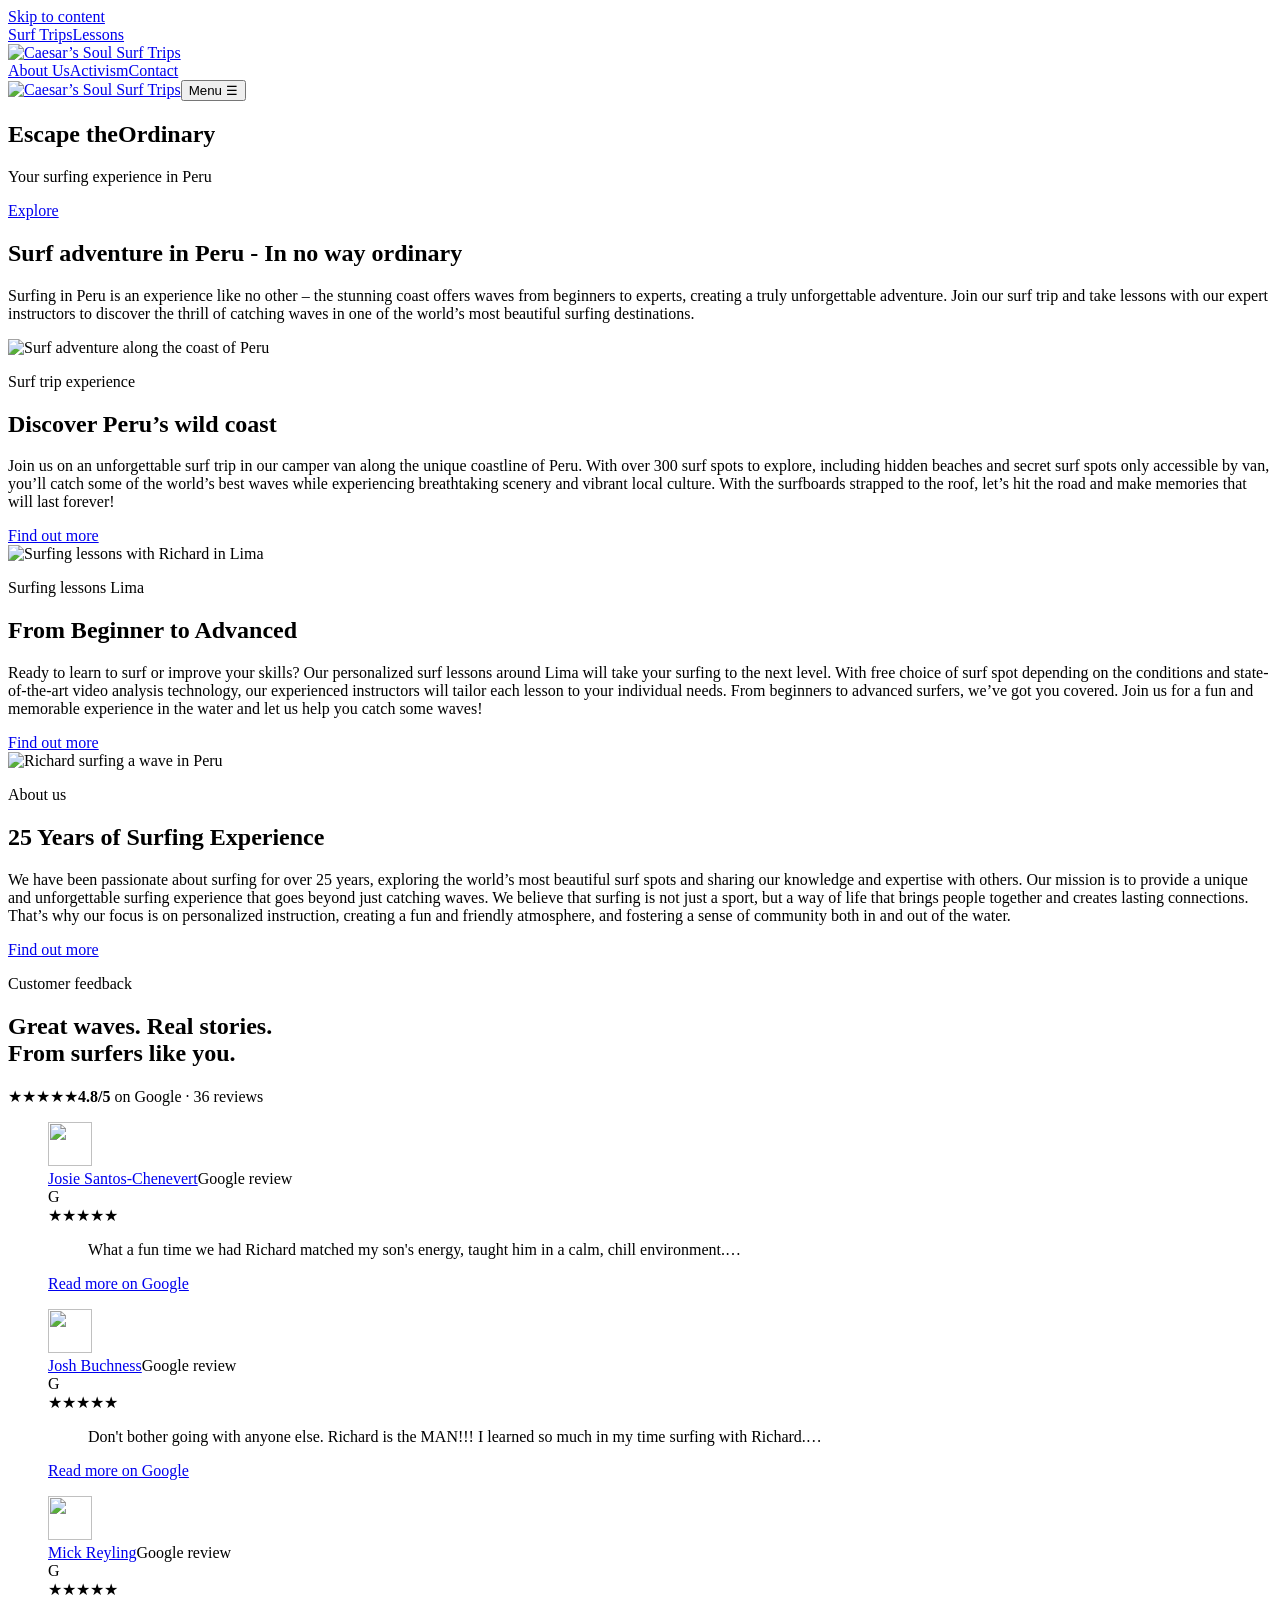
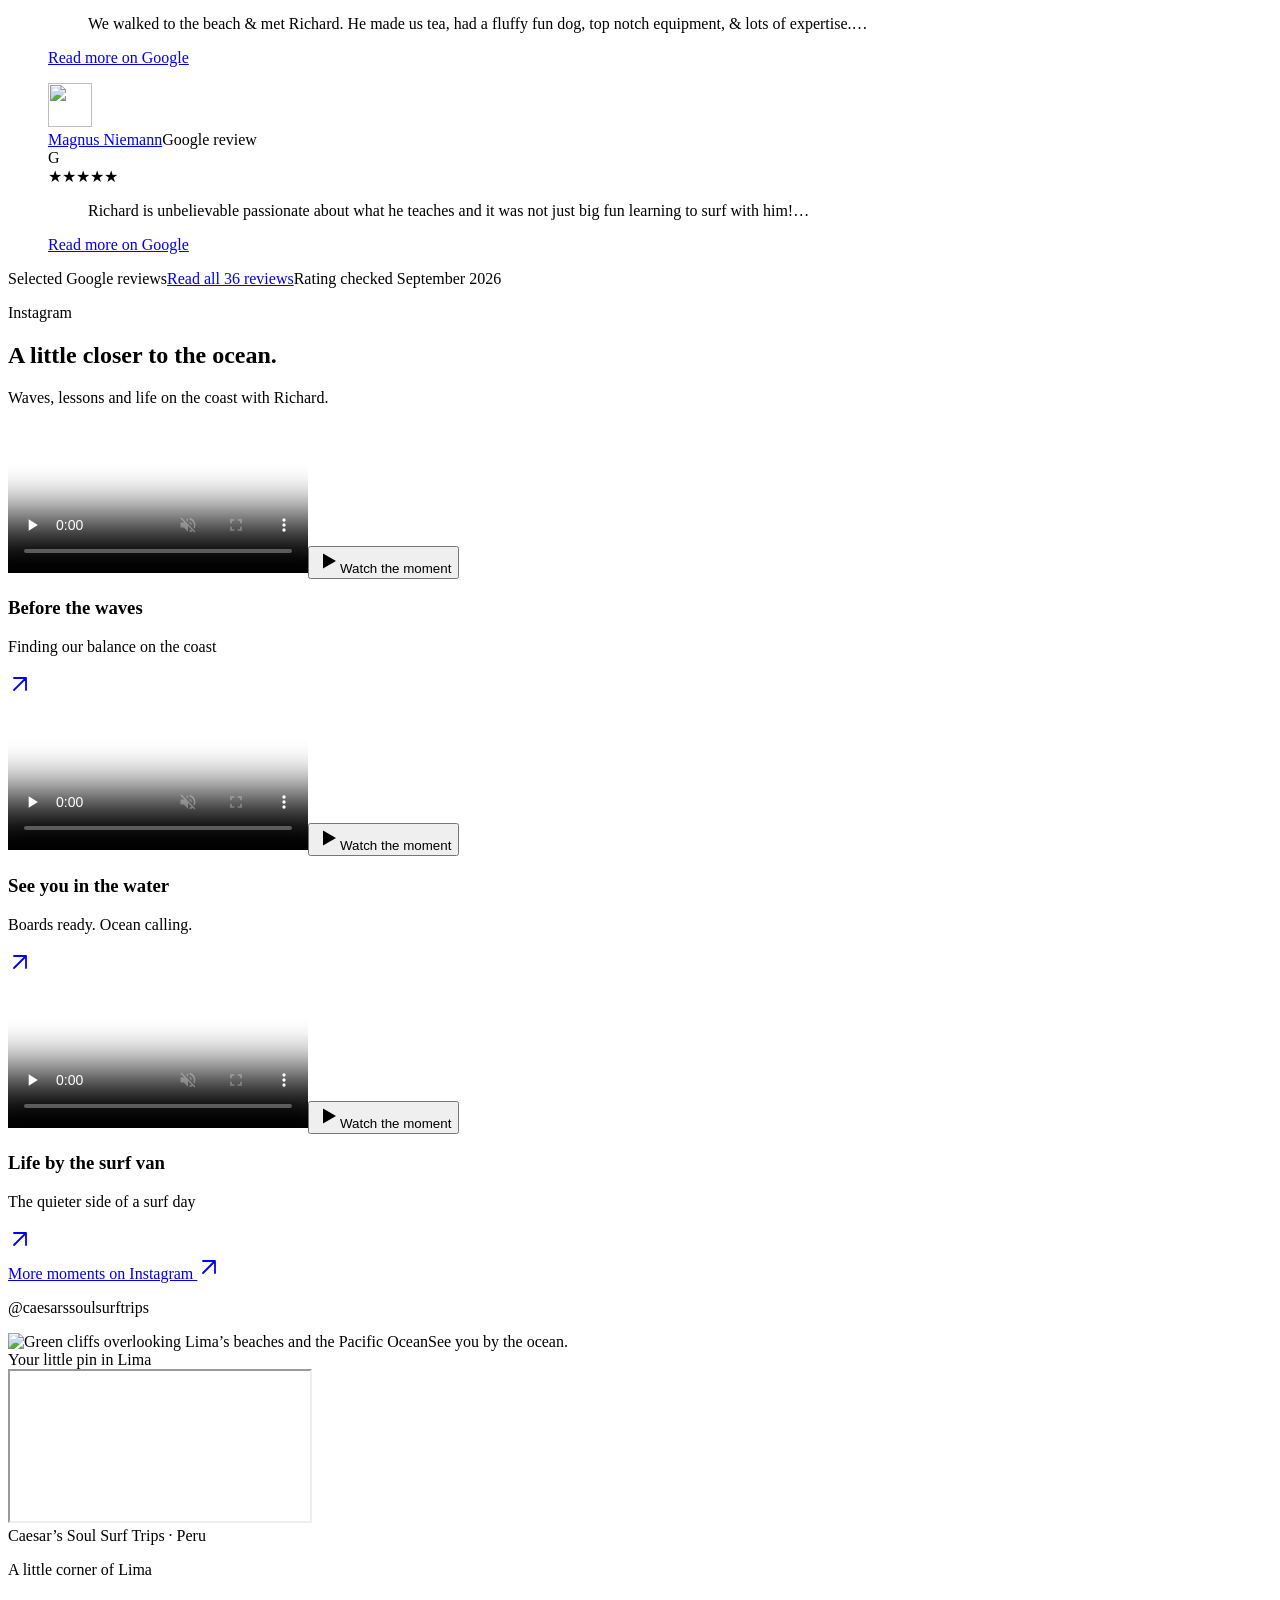
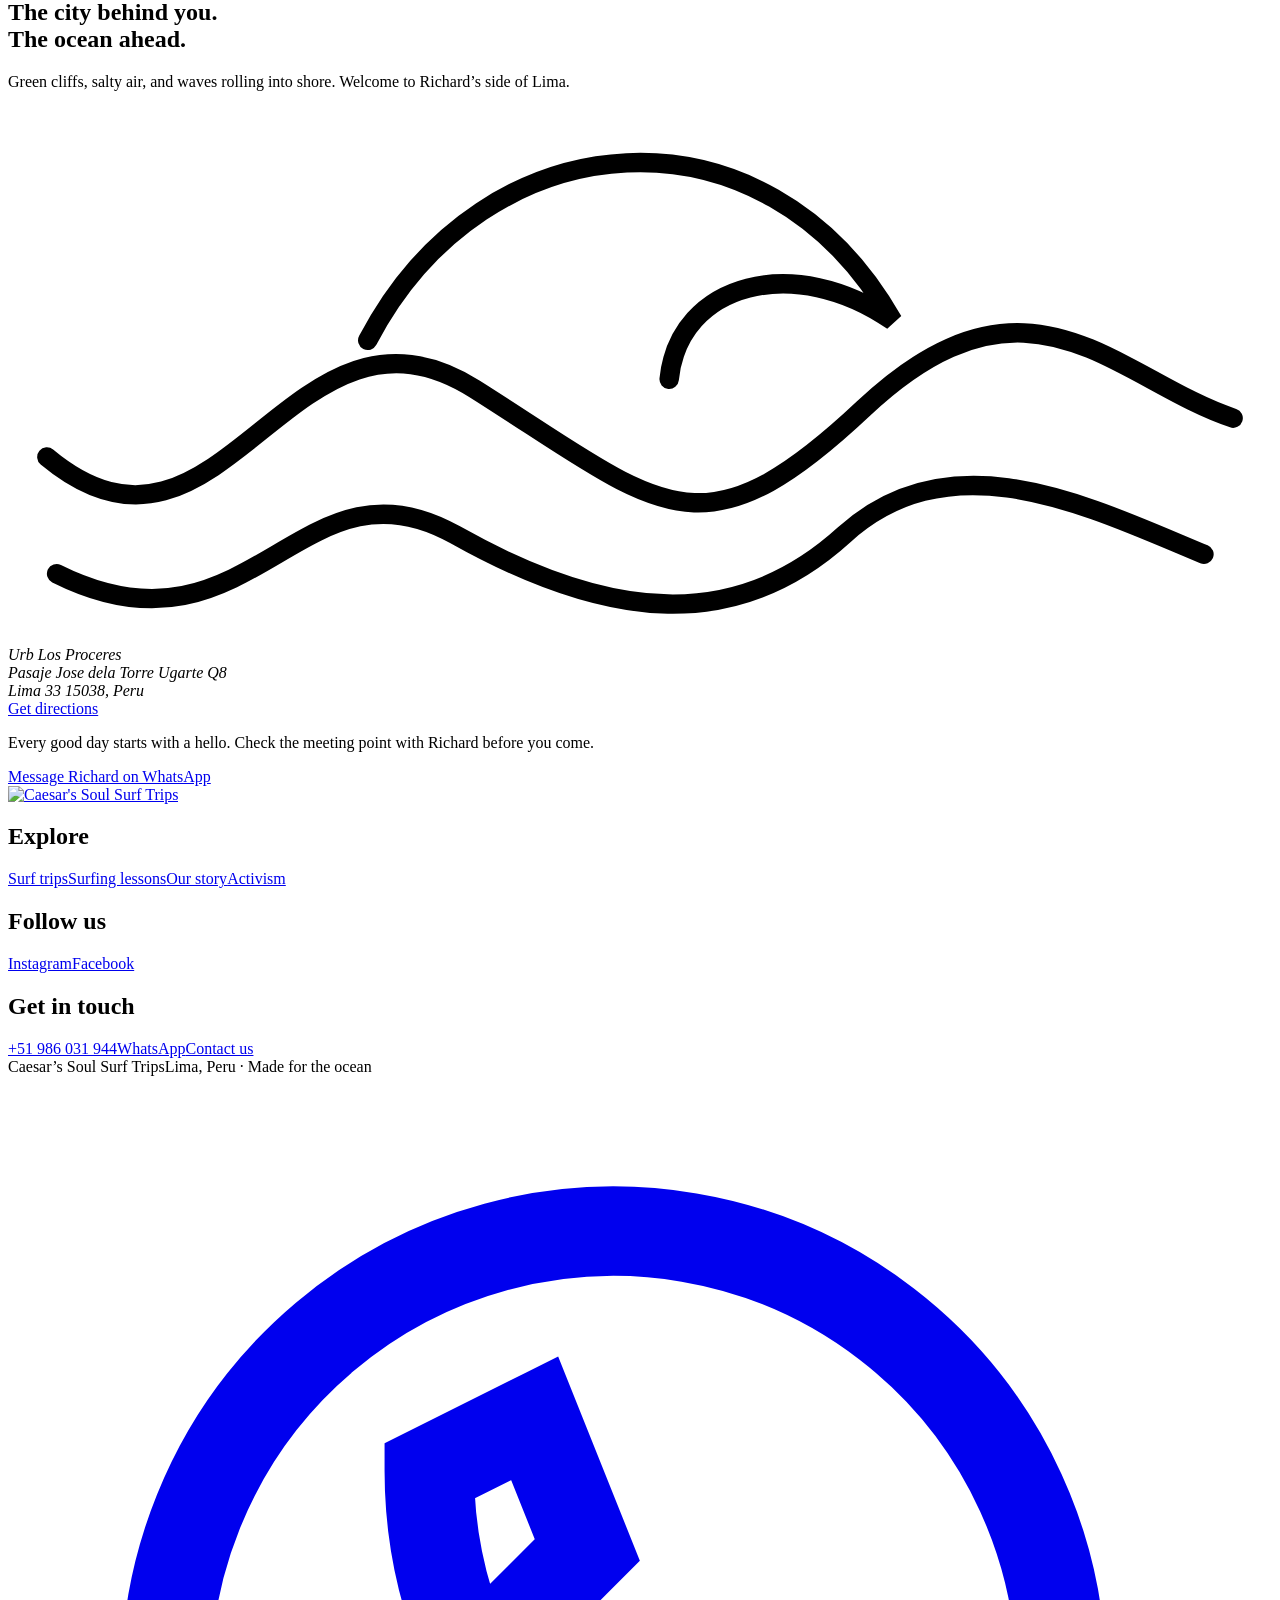
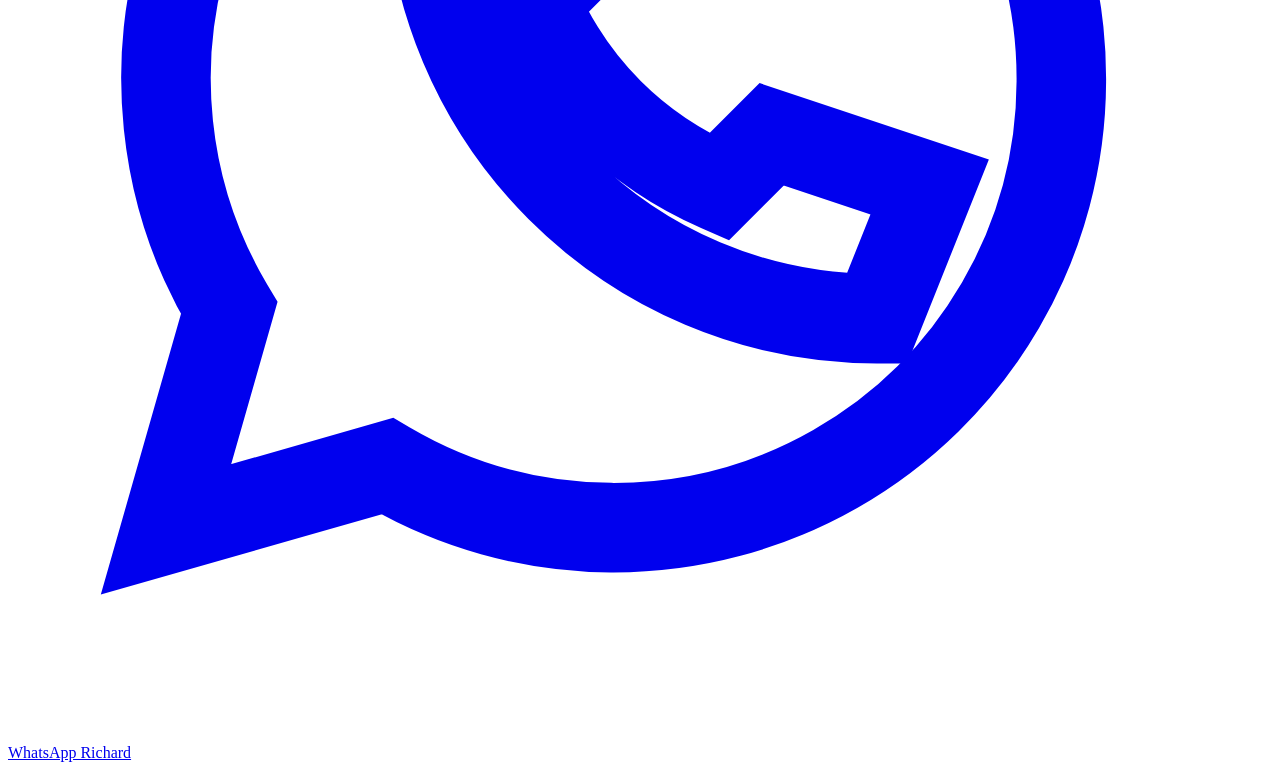
==== commit d2bb599e: "Add Activism to header and improve Worldpackers photo" ====
--- a/index.html
+++ b/index.html
@@ -1 +1 @@
-<!doctype html><html lang="en"><head><meta charset="utf-8"><meta name="viewport" content="width=device-width, initial-scale=1"><title>Surf Trips &amp; Surfing Lessons in Peru | Caesar's Soul Surf Trips</title><meta name="description" content="Surf trips along the Peruvian coast and personalized surf lessons in Lima with Caesar’s Soul Surf Trips."><meta name="robots" content="noindex,nofollow"><link rel="icon" href="/caesars-soul-surf-preview/assets/favicon.png"><link rel="stylesheet" href="/caesars-soul-surf-preview/styles.css?v=a2c9c75863ec"><link rel="preload" as="image" href="/caesars-soul-surf-preview/assets/hero.jpg"><script src="/caesars-soul-surf-preview/app.js?v=a2c9c75863ec" defer></script></head><body class="home-page original-home"><section class="hero hero-home"><a class="skip" href="#content">Skip to content</a><header class="header"><nav class="desktop-nav" aria-label="Main navigation"><a href="/caesars-soul-surf-preview/surf-trips/" >Surf Trips</a><a href="/caesars-soul-surf-preview/lessons/" >Lessons</a><a class="logo" href="/caesars-soul-surf-preview/" aria-label="Caesar’s Soul Surf Trips — home"><img src="/caesars-soul-surf-preview/assets/white_logo_font_bottom.svg" alt="Caesar’s Soul Surf Trips" width="220" height="180"></a><a href="/caesars-soul-surf-preview/about/" >About Us</a><a href="/caesars-soul-surf-preview/contact/" >Contact</a></nav><div class="mobile-header"><a href="/caesars-soul-surf-preview/" aria-label="Home"><img src="/caesars-soul-surf-preview/assets/white_logo_font_bottom.svg" alt="Caesar’s Soul Surf Trips" width="125" height="110"></a><button class="menu-toggle" aria-expanded="false" aria-controls="mobile-nav">Menu <span aria-hidden="true">☰</span></button></div><nav id="mobile-nav" class="mobile-nav" aria-label="Mobile navigation" hidden><a href="/caesars-soul-surf-preview/" aria-current="page">Home</a><a href="/caesars-soul-surf-preview/surf-trips/" >Surf Trips</a><a href="/caesars-soul-surf-preview/lessons/" >Lessons</a><a href="/caesars-soul-surf-preview/about/" >About Us</a><a href="/caesars-soul-surf-preview/contact/" >Contact</a><a href="/caesars-soul-surf-preview/advocacy/" >Activism</a></nav></header><div class="hero-copy"><h1><span>Escape the</span>Ordinary</h1><p>Your surfing experience in Peru</p></div><a class="scroll-hint" href="#content" aria-label="Explore the website">Explore </a></section><main id="content"><section class="intro original-intro"><h2>Surf adventure in Peru - In no way ordinary</h2><p>Surfing in Peru is an experience like no other – the stunning coast offers waves from beginners to experts, creating a truly unforgettable adventure. Join our surf trip and take lessons with our expert instructors to discover the thrill of catching waves in one of the world’s most beautiful surfing destinations.</p></section><div class="sections original-sections"><section class="split "><div class="split-image"><img class="" src="/caesars-soul-surf-preview/assets/peru_resized-1024x1024.jpg" alt="Surf adventure along the coast of Peru" loading="lazy" decoding="async"></div><div class="split-copy"><p class="eyebrow">Surf trip experience</p><h2>Discover Peru’s wild coast</h2><p>Join us on an unforgettable surf trip in our camper van along the unique coastline of Peru. With over 300 surf spots to explore, including hidden beaches and secret surf spots only accessible by van, you’ll catch some of the world’s best waves while experiencing breathtaking scenery and vibrant local culture. With the surfboards strapped to the roof, let’s hit the road and make memories that will last forever!</p><a class="button " href="/caesars-soul-surf-preview/surf-trips/">Find out more</a></div></section><section class="split reverse"><div class="split-image"><img class="" src="/caesars-soul-surf-preview/assets/43163323_2741460079213431_8113777853092331520_n-1024x1024.jpg" alt="Surfing lessons with Richard in Lima" loading="lazy" decoding="async"></div><div class="split-copy"><p class="eyebrow">Surfing lessons Lima</p><h2>From Beginner to Advanced</h2><p>Ready to learn to surf or improve your skills? Our personalized surf lessons around Lima will take your surfing to the next level. With free choice of surf spot depending on the conditions and state-of-the-art video analysis technology, our experienced instructors will tailor each lesson to your individual needs. From beginners to advanced surfers, we’ve got you covered. Join us for a fun and memorable experience in the water and let us help you catch some waves!</p><a class="button " href="/caesars-soul-surf-preview/lessons/">Find out more</a></div></section><section class="split "><div class="split-image"><img class="" src="/caesars-soul-surf-preview/assets/upscaler-Snapinsta.app_1080_157530519_3919978811388928_5125292825138904395_n-2x-1024x1024.jpg" alt="Richard surfing a wave in Peru" loading="lazy" decoding="async"></div><div class="split-copy"><p class="eyebrow">About us</p><h2>25 Years of Surfing Experience</h2><p>We have been passionate about surfing for over 25 years, exploring the world’s most beautiful surf spots and sharing our knowledge and expertise with others. Our mission is to provide a unique and unforgettable surfing experience that goes beyond just catching waves. We believe that surfing is not just a sport, but a way of life that brings people together and creates lasting connections. That’s why our focus is on personalized instruction, creating a fun and friendly atmosphere, and fostering a sense of community both in and out of the water.</p><a class="button " href="/caesars-soul-surf-preview/about/">Find out more</a></div></section></div><section class="google-reviews" id="google-reviews" aria-labelledby="reviews-heading"><header class="reviews-heading"><p class="eyebrow">Customer feedback</p><h2 id="reviews-heading">Great waves. Real stories.<br>From surfers like you.</h2><p class="reviews-rating"><span class="rating-stars" aria-hidden="true">★★★★★</span><span><strong>4.8/5</strong> on Google · 36 reviews</span></p></header><div class="review-carousel" role="region" aria-label="Selected Google reviews" aria-roledescription="carousel"><button class="review-arrow review-prev" aria-label="Previous reviews" aria-controls="review-cards" hidden><svg class="arrow-icon" viewBox="0 0 24 24" width="24" height="24" fill="none" stroke="currentColor" stroke-width="1.8" stroke-linecap="round" stroke-linejoin="round" aria-hidden="true" focusable="false"><path d="m15 5-7 7 7 7"/caesars-soul-surf-preview/></svg></button><div class="review-cards" id="review-cards" tabindex="0" aria-label="Swipe or scroll to browse reviews"><figure class="google-review-card"><figcaption><span class="review-avatar" aria-hidden="true"><img src="/caesars-soul-surf-preview/media/reviews/josie.jpg" alt="" width="44" height="44" loading="lazy" decoding="async"></span><div><a href="https://www.google.com/maps/contrib/115795389318138880476/reviews?hl=en" target="_blank" rel="noopener noreferrer">Josie Santos-Chenevert</a><span>Google review</span></div><span class="google-mark" aria-label="Google">G</span></figcaption><span class="rating-stars" role="img" aria-label="5 out of 5 stars">★★★★★</span><blockquote>What a fun time we had Richard matched my son's energy,  taught him in a calm, chill environment.…</blockquote><a class="review-read-more" href="https://www.google.com/search?q=Caesars+Surf+Lessons+Lima+%E2%80%93+Soul+Surftrips&amp;si=APenkKm7iecQ4G6P-TsbSMFKIQtv3EFIqRAFw-i8uEbk55Z-_2t6E2nAcfw6A1wcYHa4MsYsliSc2XcHP3xqcKp-61ZVwGQEOQCvAKkKn0cenu7PqJFAFZc%3D" target="_blank" rel="noopener noreferrer">Read more on Google</a></figure><figure class="google-review-card"><figcaption><span class="review-avatar" aria-hidden="true"><img src="/caesars-soul-surf-preview/media/reviews/josh.jpg" alt="" width="44" height="44" loading="lazy" decoding="async"></span><div><a href="https://www.google.com/maps/contrib/108381646120749730411/reviews?hl=en" target="_blank" rel="noopener noreferrer">Josh Buchness</a><span>Google review</span></div><span class="google-mark" aria-label="Google">G</span></figcaption><span class="rating-stars" role="img" aria-label="5 out of 5 stars">★★★★★</span><blockquote>Don't bother going with anyone else. Richard is the MAN!!! I learned so much in my time surfing with Richard.…</blockquote><a class="review-read-more" href="https://www.google.com/search?q=Caesars+Surf+Lessons+Lima+%E2%80%93+Soul+Surftrips&amp;si=APenkKm7iecQ4G6P-TsbSMFKIQtv3EFIqRAFw-i8uEbk55Z-_2t6E2nAcfw6A1wcYHa4MsYsliSc2XcHP3xqcKp-61ZVwGQEOQCvAKkKn0cenu7PqJFAFZc%3D" target="_blank" rel="noopener noreferrer">Read more on Google</a></figure><figure class="google-review-card"><figcaption><span class="review-avatar" aria-hidden="true"><img src="/caesars-soul-surf-preview/media/reviews/mick.jpg" alt="" width="44" height="44" loading="lazy" decoding="async"></span><div><a href="https://www.google.com/maps/contrib/110199332185014157491/reviews?hl=en" target="_blank" rel="noopener noreferrer">Mick Reyling</a><span>Google review</span></div><span class="google-mark" aria-label="Google">G</span></figcaption><span class="rating-stars" role="img" aria-label="5 out of 5 stars">★★★★★</span><blockquote>We walked to the beach &amp; met Richard. He made us tea, had a fluffy fun dog, top notch equipment, &amp; lots of expertise.…</blockquote><a class="review-read-more" href="https://www.google.com/search?q=Caesars+Surf+Lessons+Lima+%E2%80%93+Soul+Surftrips&amp;si=APenkKm7iecQ4G6P-TsbSMFKIQtv3EFIqRAFw-i8uEbk55Z-_2t6E2nAcfw6A1wcYHa4MsYsliSc2XcHP3xqcKp-61ZVwGQEOQCvAKkKn0cenu7PqJFAFZc%3D" target="_blank" rel="noopener noreferrer">Read more on Google</a></figure><figure class="google-review-card"><figcaption><span class="review-avatar" aria-hidden="true"><img src="/caesars-soul-surf-preview/media/reviews/magnus.jpg" alt="" width="44" height="44" loading="lazy" decoding="async"></span><div><a href="https://www.google.com/maps/contrib/107253339044171945945/reviews?hl=en" target="_blank" rel="noopener noreferrer">Magnus Niemann</a><span>Google review</span></div><span class="google-mark" aria-label="Google">G</span></figcaption><span class="rating-stars" role="img" aria-label="5 out of 5 stars">★★★★★</span><blockquote>Richard is unbelievable passionate about what he teaches and it was not just big fun learning to surf with him!…</blockquote><a class="review-read-more" href="https://www.google.com/search?q=Caesars+Surf+Lessons+Lima+%E2%80%93+Soul+Surftrips&amp;si=APenkKm7iecQ4G6P-TsbSMFKIQtv3EFIqRAFw-i8uEbk55Z-_2t6E2nAcfw6A1wcYHa4MsYsliSc2XcHP3xqcKp-61ZVwGQEOQCvAKkKn0cenu7PqJFAFZc%3D" target="_blank" rel="noopener noreferrer">Read more on Google</a></figure></div><button class="review-arrow review-next" aria-label="Next reviews" aria-controls="review-cards" hidden><svg class="arrow-icon" viewBox="0 0 24 24" width="24" height="24" fill="none" stroke="currentColor" stroke-width="1.8" stroke-linecap="round" stroke-linejoin="round" aria-hidden="true" focusable="false"><path d="m9 5 7 7-7 7"/caesars-soul-surf-preview/></svg></button><span class="sr-only" id="review-status" aria-live="polite"></span></div><div class="reviews-source"><span>Selected Google reviews</span><a class="google-all-link" href="https://www.google.com/search?q=Caesars+Surf+Lessons+Lima+%E2%80%93+Soul+Surftrips&amp;si=APenkKm7iecQ4G6P-TsbSMFKIQtv3EFIqRAFw-i8uEbk55Z-_2t6E2nAcfw6A1wcYHa4MsYsliSc2XcHP3xqcKp-61ZVwGQEOQCvAKkKn0cenu7PqJFAFZc%3D" target="_blank" rel="noopener noreferrer">Read all 36 reviews</a><span>Rating checked September 2026</span></div></section><section class="instagram-section" id="instagram" aria-labelledby="instagram-heading"><div class="instagram-heading"><p class="eyebrow">Instagram</p><h2 id="instagram-heading">A little closer to the ocean.</h2><p>Waves, lessons and life on the coast with Richard.</p></div><div class="instagram-grid"><article class="instagram-post"><div class="surf-video-wrap "><video class="surf-video" data-start="0" controls playsinline muted preload="none" poster="/caesars-soul-surf-preview/media/surf-lessons.jpg" aria-label="Before the waves"><source src="/caesars-soul-surf-preview/media/surf-lessons.mp4" type="video/mp4">Your browser does not support video. <a href="https://www.instagram.com/reel/DbWFin_SDp0/">Watch on Instagram</a>.</video><button class="surf-play" type="button" aria-label="Play Before the waves"><span aria-hidden="true"><svg viewBox="0 0 24 24" width="24" height="24" fill="currentColor" focusable="false"><path d="M7 4.5v15L20 12Z"/caesars-soul-surf-preview/></svg></span><span class="surf-play-label">Watch the moment</span></button></div><div class="surf-video-caption"><div><h3>Before the waves</h3><p>Finding our balance on the coast</p></div><a href="https://www.instagram.com/reel/DbWFin_SDp0/" target="_blank" rel="noopener noreferrer" aria-label="Open Before the waves on Instagram"><svg class="arrow-icon" viewBox="0 0 24 24" width="24" height="24" fill="none" stroke="currentColor" stroke-width="1.8" stroke-linecap="round" stroke-linejoin="round" aria-hidden="true" focusable="false"><path d="M6 18 18 6M6 6h12v12"/caesars-soul-surf-preview/></svg></a></div></article><article class="instagram-post"><div class="surf-video-wrap "><video class="surf-video" data-start="0" controls playsinline muted preload="none" poster="/caesars-soul-surf-preview/media/by-the-ocean.jpg" aria-label="See you in the water"><source src="/caesars-soul-surf-preview/media/by-the-ocean.mp4" type="video/mp4">Your browser does not support video. <a href="https://www.instagram.com/reel/DbZBV9PSUcM/">Watch on Instagram</a>.</video><button class="surf-play" type="button" aria-label="Play See you in the water"><span aria-hidden="true"><svg viewBox="0 0 24 24" width="24" height="24" fill="currentColor" focusable="false"><path d="M7 4.5v15L20 12Z"/caesars-soul-surf-preview/></svg></span><span class="surf-play-label">Watch the moment</span></button></div><div class="surf-video-caption"><div><h3>See you in the water</h3><p>Boards ready. Ocean calling.</p></div><a href="https://www.instagram.com/reel/DbZBV9PSUcM/" target="_blank" rel="noopener noreferrer" aria-label="Open See you in the water on Instagram"><svg class="arrow-icon" viewBox="0 0 24 24" width="24" height="24" fill="none" stroke="currentColor" stroke-width="1.8" stroke-linecap="round" stroke-linejoin="round" aria-hidden="true" focusable="false"><path d="M6 18 18 6M6 6h12v12"/caesars-soul-surf-preview/></svg></a></div></article><article class="instagram-post"><div class="surf-video-wrap "><video class="surf-video" data-start="0" controls playsinline muted preload="none" poster="/caesars-soul-surf-preview/media/surf-van.jpg" aria-label="Life by the surf van"><source src="/caesars-soul-surf-preview/media/surf-van.mp4" type="video/mp4">Your browser does not support video. <a href="https://www.instagram.com/reel/Da3vONkye_d/">Watch on Instagram</a>.</video><button class="surf-play" type="button" aria-label="Play Life by the surf van"><span aria-hidden="true"><svg viewBox="0 0 24 24" width="24" height="24" fill="currentColor" focusable="false"><path d="M7 4.5v15L20 12Z"/caesars-soul-surf-preview/></svg></span><span class="surf-play-label">Watch the moment</span></button></div><div class="surf-video-caption"><div><h3>Life by the surf van</h3><p>The quieter side of a surf day</p></div><a href="https://www.instagram.com/reel/Da3vONkye_d/" target="_blank" rel="noopener noreferrer" aria-label="Open Life by the surf van on Instagram"><svg class="arrow-icon" viewBox="0 0 24 24" width="24" height="24" fill="none" stroke="currentColor" stroke-width="1.8" stroke-linecap="round" stroke-linejoin="round" aria-hidden="true" focusable="false"><path d="M6 18 18 6M6 6h12v12"/caesars-soul-surf-preview/></svg></a></div></article></div><a class="button instagram-follow" href="https://www.instagram.com/caesarssoulsurftrips" target="_blank" rel="noopener noreferrer">More moments on Instagram <span aria-hidden="true"><svg class="arrow-icon" viewBox="0 0 24 24" width="24" height="24" fill="none" stroke="currentColor" stroke-width="1.8" stroke-linecap="round" stroke-linejoin="round" aria-hidden="true" focusable="false"><path d="M6 18 18 6M6 6h12v12"/caesars-soul-surf-preview/></svg></span></a><p class="instagram-note">@caesarssoulsurftrips</p></section><section class="surf-location location-postcard" id="location" aria-labelledby="location-heading"><div class="location-scene"><img class="location-coast-photo" src="/caesars-soul-surf-preview/media/lima-coast-introduction.jpg" width="768" height="1024" alt="Green cliffs overlooking Lima’s beaches and the Pacific Ocean" loading="lazy" decoding="async"><span class="coast-photo-note">See you by the ocean.</span><div class="location-map-postcard"><span class="map-postcard-label">Your little pin in Lima</span><div class="location-map"><iframe title="Caesars Surf Lessons Lima – Soul Surftrips on Google Maps" src="https://www.google.com/maps/embed?pb=!1m14!1m8!1m3!1d9000!2d-77.0338491!3d-12.131292!3m2!1i1024!2i768!4f13.1!3m3!1m2!1s0x9105c9345cf4f861%3A0xf8ea9fe23767f212!2sCaesars%20Surf%20Lessons%20Lima%20%E2%80%93%20Soul%20Surftrips!5e0!3m2!1sen!2spe!4v1790718642669!5m2!1sen!2spe" loading="lazy" referrerpolicy="no-referrer-when-downgrade" allowfullscreen></iframe></div><span class="map-postcard-footer">Caesar’s Soul Surf Trips · Peru</span></div></div><div class="location-copy"><p class="eyebrow">A little corner of Lima</p><h2 id="location-heading">The city behind you.<br>The ocean ahead.</h2><p class="location-welcome">Green cliffs, salty air, and waves rolling into shore. Welcome to Richard’s side of Lima.</p><svg class="location-wave" viewBox="0 0 130 55" fill="none" aria-hidden="true"><path d="M4 36c18 15 25-19 44-7s23 18 40 2 26-3 38 1M5 48c20 10 25-13 41-4s29 10 40 0 25-3 37 2M37 24c12-23 41-25 54-2-10-7-22-4-23 6" stroke="currentColor" stroke-width="2" stroke-linecap="round"/caesars-soul-surf-preview/></svg><address>Urb Los Proceres<br>Pasaje Jose dela Torre Ugarte Q8<br>Lima 33 15038, Peru</address><a class="button" href="https://www.google.com/maps/dir/?api=1&amp;destination=-12.131292,-77.0338491" target="_blank" rel="noopener noreferrer">Get directions</a><p class="location-note">Every good day starts with a hello. Check the meeting point with Richard before you come.</p><a class="location-whatsapp" href="https://wa.me/51986031944?text=Hi%20Richard!%20Where%20should%20we%20meet%20for%20my%20surf%20experience%3F" target="_blank" rel="noopener noreferrer">Message Richard on WhatsApp</a></div></section></main><footer><div class="footer-inner"><a href="/caesars-soul-surf-preview/" aria-label="Home"><img class="footer-logo" src="/caesars-soul-surf-preview/assets/white_logo_font_bottom.svg" alt="Caesar's Soul Surf Trips" loading="lazy" decoding="async"></a><div><h2>Explore</h2><a href="/caesars-soul-surf-preview/surf-trips/">Surf trips</a><a href="/caesars-soul-surf-preview/lessons/">Surfing lessons</a><a href="/caesars-soul-surf-preview/about/">Our story</a><a href="/caesars-soul-surf-preview/advocacy/">Activism</a></div><div><h2>Follow us</h2><a href="https://www.instagram.com/caesarssoulsurftrips" target="_blank" rel="noopener noreferrer">Instagram</a><a href="https://web.facebook.com/CaesarsSoulSurftrips" target="_blank" rel="noopener noreferrer">Facebook</a></div><div><h2>Get in touch</h2><a href="tel:+51986031944">+51 986 031 944</a><a href="https://wa.me/51986031944" target="_blank" rel="noopener noreferrer">WhatsApp</a><a href="/caesars-soul-surf-preview/contact/">Contact us</a></div></div><div class="footer-bottom"><span>Caesar’s Soul Surf Trips</span><span>Lima, Peru · Made for the ocean</span></div></footer><a class="floating-whatsapp" href="https://wa.me/51986031944" target="_blank" rel="noopener noreferrer" aria-label="Chat with Richard on WhatsApp at +51 986 031 944"><svg viewBox="0 0 24 24" fill="none" stroke="currentColor" stroke-width="1.7" aria-hidden="true"><path d="M20 11.5a8.5 8.5 0 0 1-12.8 7.3L3 20l1.2-4.2A8.5 8.5 0 1 1 20 11.5Z"/caesars-soul-surf-preview/><path d="M8 7.5c0 4.7 3.8 8.5 8.5 8.5l1-2.5-3-1-1 1c-1.6-.7-2.8-1.9-3.5-3.5l1-1-1-2.5Z"/caesars-soul-surf-preview/></svg><span>WhatsApp Richard</span></a></body></html>+<!doctype html><html lang="en"><head><meta charset="utf-8"><meta name="viewport" content="width=device-width, initial-scale=1"><title>Surf Trips &amp; Surfing Lessons in Peru | Caesar's Soul Surf Trips</title><meta name="description" content="Surf trips along the Peruvian coast and personalized surf lessons in Lima with Caesar’s Soul Surf Trips."><meta name="robots" content="noindex,nofollow"><link rel="icon" href="/caesars-soul-surf-preview/assets/favicon.png"><link rel="stylesheet" href="/caesars-soul-surf-preview/styles.css?v=5a539f1f6959"><link rel="preload" as="image" href="/caesars-soul-surf-preview/assets/hero.jpg"><script src="/caesars-soul-surf-preview/app.js?v=5a539f1f6959" defer></script></head><body class="home-page original-home"><section class="hero hero-home"><a class="skip" href="#content">Skip to content</a><header class="header"><nav class="desktop-nav" aria-label="Main navigation"><div class="nav-links nav-links-left"><a href="/caesars-soul-surf-preview/surf-trips/" >Surf Trips</a><a href="/caesars-soul-surf-preview/lessons/" >Lessons</a></div><a class="logo" href="/caesars-soul-surf-preview/" aria-label="Caesar’s Soul Surf Trips — home"><img src="/caesars-soul-surf-preview/assets/white_logo_font_bottom.svg" alt="Caesar’s Soul Surf Trips" width="220" height="180"></a><div class="nav-links nav-links-right"><a href="/caesars-soul-surf-preview/about/" >About Us</a><a href="/caesars-soul-surf-preview/advocacy/" >Activism</a><a href="/caesars-soul-surf-preview/contact/" >Contact</a></div></nav><div class="mobile-header"><a href="/caesars-soul-surf-preview/" aria-label="Home"><img src="/caesars-soul-surf-preview/assets/white_logo_font_bottom.svg" alt="Caesar’s Soul Surf Trips" width="125" height="110"></a><button class="menu-toggle" aria-expanded="false" aria-controls="mobile-nav">Menu <span aria-hidden="true">☰</span></button></div><nav id="mobile-nav" class="mobile-nav" aria-label="Mobile navigation" hidden><a href="/caesars-soul-surf-preview/" aria-current="page">Home</a><a href="/caesars-soul-surf-preview/surf-trips/" >Surf Trips</a><a href="/caesars-soul-surf-preview/lessons/" >Lessons</a><a href="/caesars-soul-surf-preview/about/" >About Us</a><a href="/caesars-soul-surf-preview/advocacy/" >Activism</a><a href="/caesars-soul-surf-preview/contact/" >Contact</a></nav></header><div class="hero-copy"><h1><span>Escape the</span>Ordinary</h1><p>Your surfing experience in Peru</p></div><a class="scroll-hint" href="#content" aria-label="Explore the website">Explore </a></section><main id="content"><section class="intro original-intro"><h2>Surf adventure in Peru - In no way ordinary</h2><p>Surfing in Peru is an experience like no other – the stunning coast offers waves from beginners to experts, creating a truly unforgettable adventure. Join our surf trip and take lessons with our expert instructors to discover the thrill of catching waves in one of the world’s most beautiful surfing destinations.</p></section><div class="sections original-sections"><section class="split "><div class="split-image"><img class="" src="/caesars-soul-surf-preview/assets/peru_resized-1024x1024.jpg" alt="Surf adventure along the coast of Peru" loading="lazy" decoding="async"></div><div class="split-copy"><p class="eyebrow">Surf trip experience</p><h2>Discover Peru’s wild coast</h2><p>Join us on an unforgettable surf trip in our camper van along the unique coastline of Peru. With over 300 surf spots to explore, including hidden beaches and secret surf spots only accessible by van, you’ll catch some of the world’s best waves while experiencing breathtaking scenery and vibrant local culture. With the surfboards strapped to the roof, let’s hit the road and make memories that will last forever!</p><a class="button " href="/caesars-soul-surf-preview/surf-trips/">Find out more</a></div></section><section class="split reverse"><div class="split-image"><img class="" src="/caesars-soul-surf-preview/assets/43163323_2741460079213431_8113777853092331520_n-1024x1024.jpg" alt="Surfing lessons with Richard in Lima" loading="lazy" decoding="async"></div><div class="split-copy"><p class="eyebrow">Surfing lessons Lima</p><h2>From Beginner to Advanced</h2><p>Ready to learn to surf or improve your skills? Our personalized surf lessons around Lima will take your surfing to the next level. With free choice of surf spot depending on the conditions and state-of-the-art video analysis technology, our experienced instructors will tailor each lesson to your individual needs. From beginners to advanced surfers, we’ve got you covered. Join us for a fun and memorable experience in the water and let us help you catch some waves!</p><a class="button " href="/caesars-soul-surf-preview/lessons/">Find out more</a></div></section><section class="split "><div class="split-image"><img class="" src="/caesars-soul-surf-preview/assets/upscaler-Snapinsta.app_1080_157530519_3919978811388928_5125292825138904395_n-2x-1024x1024.jpg" alt="Richard surfing a wave in Peru" loading="lazy" decoding="async"></div><div class="split-copy"><p class="eyebrow">About us</p><h2>25 Years of Surfing Experience</h2><p>We have been passionate about surfing for over 25 years, exploring the world’s most beautiful surf spots and sharing our knowledge and expertise with others. Our mission is to provide a unique and unforgettable surfing experience that goes beyond just catching waves. We believe that surfing is not just a sport, but a way of life that brings people together and creates lasting connections. That’s why our focus is on personalized instruction, creating a fun and friendly atmosphere, and fostering a sense of community both in and out of the water.</p><a class="button " href="/caesars-soul-surf-preview/about/">Find out more</a></div></section></div><section class="google-reviews" id="google-reviews" aria-labelledby="reviews-heading"><header class="reviews-heading"><p class="eyebrow">Customer feedback</p><h2 id="reviews-heading">Great waves. Real stories.<br>From surfers like you.</h2><p class="reviews-rating"><span class="rating-stars" aria-hidden="true">★★★★★</span><span><strong>4.8/5</strong> on Google · 36 reviews</span></p></header><div class="review-carousel" role="region" aria-label="Selected Google reviews" aria-roledescription="carousel"><button class="review-arrow review-prev" aria-label="Previous reviews" aria-controls="review-cards" hidden><svg class="arrow-icon" viewBox="0 0 24 24" width="24" height="24" fill="none" stroke="currentColor" stroke-width="1.8" stroke-linecap="round" stroke-linejoin="round" aria-hidden="true" focusable="false"><path d="m15 5-7 7 7 7"/caesars-soul-surf-preview/></svg></button><div class="review-cards" id="review-cards" tabindex="0" aria-label="Swipe or scroll to browse reviews"><figure class="google-review-card"><figcaption><span class="review-avatar" aria-hidden="true"><img src="/caesars-soul-surf-preview/media/reviews/josie.jpg" alt="" width="44" height="44" loading="lazy" decoding="async"></span><div><a href="https://www.google.com/maps/contrib/115795389318138880476/reviews?hl=en" target="_blank" rel="noopener noreferrer">Josie Santos-Chenevert</a><span>Google review</span></div><span class="google-mark" aria-label="Google">G</span></figcaption><span class="rating-stars" role="img" aria-label="5 out of 5 stars">★★★★★</span><blockquote>What a fun time we had Richard matched my son's energy,  taught him in a calm, chill environment.…</blockquote><a class="review-read-more" href="https://www.google.com/search?q=Caesars+Surf+Lessons+Lima+%E2%80%93+Soul+Surftrips&amp;si=APenkKm7iecQ4G6P-TsbSMFKIQtv3EFIqRAFw-i8uEbk55Z-_2t6E2nAcfw6A1wcYHa4MsYsliSc2XcHP3xqcKp-61ZVwGQEOQCvAKkKn0cenu7PqJFAFZc%3D" target="_blank" rel="noopener noreferrer">Read more on Google</a></figure><figure class="google-review-card"><figcaption><span class="review-avatar" aria-hidden="true"><img src="/caesars-soul-surf-preview/media/reviews/josh.jpg" alt="" width="44" height="44" loading="lazy" decoding="async"></span><div><a href="https://www.google.com/maps/contrib/108381646120749730411/reviews?hl=en" target="_blank" rel="noopener noreferrer">Josh Buchness</a><span>Google review</span></div><span class="google-mark" aria-label="Google">G</span></figcaption><span class="rating-stars" role="img" aria-label="5 out of 5 stars">★★★★★</span><blockquote>Don't bother going with anyone else. Richard is the MAN!!! I learned so much in my time surfing with Richard.…</blockquote><a class="review-read-more" href="https://www.google.com/search?q=Caesars+Surf+Lessons+Lima+%E2%80%93+Soul+Surftrips&amp;si=APenkKm7iecQ4G6P-TsbSMFKIQtv3EFIqRAFw-i8uEbk55Z-_2t6E2nAcfw6A1wcYHa4MsYsliSc2XcHP3xqcKp-61ZVwGQEOQCvAKkKn0cenu7PqJFAFZc%3D" target="_blank" rel="noopener noreferrer">Read more on Google</a></figure><figure class="google-review-card"><figcaption><span class="review-avatar" aria-hidden="true"><img src="/caesars-soul-surf-preview/media/reviews/mick.jpg" alt="" width="44" height="44" loading="lazy" decoding="async"></span><div><a href="https://www.google.com/maps/contrib/110199332185014157491/reviews?hl=en" target="_blank" rel="noopener noreferrer">Mick Reyling</a><span>Google review</span></div><span class="google-mark" aria-label="Google">G</span></figcaption><span class="rating-stars" role="img" aria-label="5 out of 5 stars">★★★★★</span><blockquote>We walked to the beach &amp; met Richard. He made us tea, had a fluffy fun dog, top notch equipment, &amp; lots of expertise.…</blockquote><a class="review-read-more" href="https://www.google.com/search?q=Caesars+Surf+Lessons+Lima+%E2%80%93+Soul+Surftrips&amp;si=APenkKm7iecQ4G6P-TsbSMFKIQtv3EFIqRAFw-i8uEbk55Z-_2t6E2nAcfw6A1wcYHa4MsYsliSc2XcHP3xqcKp-61ZVwGQEOQCvAKkKn0cenu7PqJFAFZc%3D" target="_blank" rel="noopener noreferrer">Read more on Google</a></figure><figure class="google-review-card"><figcaption><span class="review-avatar" aria-hidden="true"><img src="/caesars-soul-surf-preview/media/reviews/magnus.jpg" alt="" width="44" height="44" loading="lazy" decoding="async"></span><div><a href="https://www.google.com/maps/contrib/107253339044171945945/reviews?hl=en" target="_blank" rel="noopener noreferrer">Magnus Niemann</a><span>Google review</span></div><span class="google-mark" aria-label="Google">G</span></figcaption><span class="rating-stars" role="img" aria-label="5 out of 5 stars">★★★★★</span><blockquote>Richard is unbelievable passionate about what he teaches and it was not just big fun learning to surf with him!…</blockquote><a class="review-read-more" href="https://www.google.com/search?q=Caesars+Surf+Lessons+Lima+%E2%80%93+Soul+Surftrips&amp;si=APenkKm7iecQ4G6P-TsbSMFKIQtv3EFIqRAFw-i8uEbk55Z-_2t6E2nAcfw6A1wcYHa4MsYsliSc2XcHP3xqcKp-61ZVwGQEOQCvAKkKn0cenu7PqJFAFZc%3D" target="_blank" rel="noopener noreferrer">Read more on Google</a></figure></div><button class="review-arrow review-next" aria-label="Next reviews" aria-controls="review-cards" hidden><svg class="arrow-icon" viewBox="0 0 24 24" width="24" height="24" fill="none" stroke="currentColor" stroke-width="1.8" stroke-linecap="round" stroke-linejoin="round" aria-hidden="true" focusable="false"><path d="m9 5 7 7-7 7"/caesars-soul-surf-preview/></svg></button><span class="sr-only" id="review-status" aria-live="polite"></span></div><div class="reviews-source"><span>Selected Google reviews</span><a class="google-all-link" href="https://www.google.com/search?q=Caesars+Surf+Lessons+Lima+%E2%80%93+Soul+Surftrips&amp;si=APenkKm7iecQ4G6P-TsbSMFKIQtv3EFIqRAFw-i8uEbk55Z-_2t6E2nAcfw6A1wcYHa4MsYsliSc2XcHP3xqcKp-61ZVwGQEOQCvAKkKn0cenu7PqJFAFZc%3D" target="_blank" rel="noopener noreferrer">Read all 36 reviews</a><span>Rating checked September 2026</span></div></section><section class="instagram-section" id="instagram" aria-labelledby="instagram-heading"><div class="instagram-heading"><p class="eyebrow">Instagram</p><h2 id="instagram-heading">A little closer to the ocean.</h2><p>Waves, lessons and life on the coast with Richard.</p></div><div class="instagram-grid"><article class="instagram-post"><div class="surf-video-wrap "><video class="surf-video" data-start="0" controls playsinline muted preload="none" poster="/caesars-soul-surf-preview/media/surf-lessons.jpg" aria-label="Before the waves"><source src="/caesars-soul-surf-preview/media/surf-lessons.mp4" type="video/mp4">Your browser does not support video. <a href="https://www.instagram.com/reel/DbWFin_SDp0/">Watch on Instagram</a>.</video><button class="surf-play" type="button" aria-label="Play Before the waves"><span aria-hidden="true"><svg viewBox="0 0 24 24" width="24" height="24" fill="currentColor" focusable="false"><path d="M7 4.5v15L20 12Z"/caesars-soul-surf-preview/></svg></span><span class="surf-play-label">Watch the moment</span></button></div><div class="surf-video-caption"><div><h3>Before the waves</h3><p>Finding our balance on the coast</p></div><a href="https://www.instagram.com/reel/DbWFin_SDp0/" target="_blank" rel="noopener noreferrer" aria-label="Open Before the waves on Instagram"><svg class="arrow-icon" viewBox="0 0 24 24" width="24" height="24" fill="none" stroke="currentColor" stroke-width="1.8" stroke-linecap="round" stroke-linejoin="round" aria-hidden="true" focusable="false"><path d="M6 18 18 6M6 6h12v12"/caesars-soul-surf-preview/></svg></a></div></article><article class="instagram-post"><div class="surf-video-wrap "><video class="surf-video" data-start="0" controls playsinline muted preload="none" poster="/caesars-soul-surf-preview/media/by-the-ocean.jpg" aria-label="See you in the water"><source src="/caesars-soul-surf-preview/media/by-the-ocean.mp4" type="video/mp4">Your browser does not support video. <a href="https://www.instagram.com/reel/DbZBV9PSUcM/">Watch on Instagram</a>.</video><button class="surf-play" type="button" aria-label="Play See you in the water"><span aria-hidden="true"><svg viewBox="0 0 24 24" width="24" height="24" fill="currentColor" focusable="false"><path d="M7 4.5v15L20 12Z"/caesars-soul-surf-preview/></svg></span><span class="surf-play-label">Watch the moment</span></button></div><div class="surf-video-caption"><div><h3>See you in the water</h3><p>Boards ready. Ocean calling.</p></div><a href="https://www.instagram.com/reel/DbZBV9PSUcM/" target="_blank" rel="noopener noreferrer" aria-label="Open See you in the water on Instagram"><svg class="arrow-icon" viewBox="0 0 24 24" width="24" height="24" fill="none" stroke="currentColor" stroke-width="1.8" stroke-linecap="round" stroke-linejoin="round" aria-hidden="true" focusable="false"><path d="M6 18 18 6M6 6h12v12"/caesars-soul-surf-preview/></svg></a></div></article><article class="instagram-post"><div class="surf-video-wrap "><video class="surf-video" data-start="0" controls playsinline muted preload="none" poster="/caesars-soul-surf-preview/media/surf-van.jpg" aria-label="Life by the surf van"><source src="/caesars-soul-surf-preview/media/surf-van.mp4" type="video/mp4">Your browser does not support video. <a href="https://www.instagram.com/reel/Da3vONkye_d/">Watch on Instagram</a>.</video><button class="surf-play" type="button" aria-label="Play Life by the surf van"><span aria-hidden="true"><svg viewBox="0 0 24 24" width="24" height="24" fill="currentColor" focusable="false"><path d="M7 4.5v15L20 12Z"/caesars-soul-surf-preview/></svg></span><span class="surf-play-label">Watch the moment</span></button></div><div class="surf-video-caption"><div><h3>Life by the surf van</h3><p>The quieter side of a surf day</p></div><a href="https://www.instagram.com/reel/Da3vONkye_d/" target="_blank" rel="noopener noreferrer" aria-label="Open Life by the surf van on Instagram"><svg class="arrow-icon" viewBox="0 0 24 24" width="24" height="24" fill="none" stroke="currentColor" stroke-width="1.8" stroke-linecap="round" stroke-linejoin="round" aria-hidden="true" focusable="false"><path d="M6 18 18 6M6 6h12v12"/caesars-soul-surf-preview/></svg></a></div></article></div><a class="button instagram-follow" href="https://www.instagram.com/caesarssoulsurftrips" target="_blank" rel="noopener noreferrer">More moments on Instagram <span aria-hidden="true"><svg class="arrow-icon" viewBox="0 0 24 24" width="24" height="24" fill="none" stroke="currentColor" stroke-width="1.8" stroke-linecap="round" stroke-linejoin="round" aria-hidden="true" focusable="false"><path d="M6 18 18 6M6 6h12v12"/caesars-soul-surf-preview/></svg></span></a><p class="instagram-note">@caesarssoulsurftrips</p></section><section class="surf-location location-postcard" id="location" aria-labelledby="location-heading"><div class="location-scene"><img class="location-coast-photo" src="/caesars-soul-surf-preview/media/lima-coast-introduction.jpg" width="768" height="1024" alt="Green cliffs overlooking Lima’s beaches and the Pacific Ocean" loading="lazy" decoding="async"><span class="coast-photo-note">See you by the ocean.</span><div class="location-map-postcard"><span class="map-postcard-label">Your little pin in Lima</span><div class="location-map"><iframe title="Caesars Surf Lessons Lima – Soul Surftrips on Google Maps" src="https://www.google.com/maps/embed?pb=!1m14!1m8!1m3!1d9000!2d-77.0338491!3d-12.131292!3m2!1i1024!2i768!4f13.1!3m3!1m2!1s0x9105c9345cf4f861%3A0xf8ea9fe23767f212!2sCaesars%20Surf%20Lessons%20Lima%20%E2%80%93%20Soul%20Surftrips!5e0!3m2!1sen!2spe!4v1790718642669!5m2!1sen!2spe" loading="lazy" referrerpolicy="no-referrer-when-downgrade" allowfullscreen></iframe></div><span class="map-postcard-footer">Caesar’s Soul Surf Trips · Peru</span></div></div><div class="location-copy"><p class="eyebrow">A little corner of Lima</p><h2 id="location-heading">The city behind you.<br>The ocean ahead.</h2><p class="location-welcome">Green cliffs, salty air, and waves rolling into shore. Welcome to Richard’s side of Lima.</p><svg class="location-wave" viewBox="0 0 130 55" fill="none" aria-hidden="true"><path d="M4 36c18 15 25-19 44-7s23 18 40 2 26-3 38 1M5 48c20 10 25-13 41-4s29 10 40 0 25-3 37 2M37 24c12-23 41-25 54-2-10-7-22-4-23 6" stroke="currentColor" stroke-width="2" stroke-linecap="round"/caesars-soul-surf-preview/></svg><address>Urb Los Proceres<br>Pasaje Jose dela Torre Ugarte Q8<br>Lima 33 15038, Peru</address><a class="button" href="https://www.google.com/maps/dir/?api=1&amp;destination=-12.131292,-77.0338491" target="_blank" rel="noopener noreferrer">Get directions</a><p class="location-note">Every good day starts with a hello. Check the meeting point with Richard before you come.</p><a class="location-whatsapp" href="https://wa.me/51986031944?text=Hi%20Richard!%20Where%20should%20we%20meet%20for%20my%20surf%20experience%3F" target="_blank" rel="noopener noreferrer">Message Richard on WhatsApp</a></div></section></main><footer><div class="footer-inner"><a href="/caesars-soul-surf-preview/" aria-label="Home"><img class="footer-logo" src="/caesars-soul-surf-preview/assets/white_logo_font_bottom.svg" alt="Caesar's Soul Surf Trips" loading="lazy" decoding="async"></a><div><h2>Explore</h2><a href="/caesars-soul-surf-preview/surf-trips/">Surf trips</a><a href="/caesars-soul-surf-preview/lessons/">Surfing lessons</a><a href="/caesars-soul-surf-preview/about/">Our story</a><a href="/caesars-soul-surf-preview/advocacy/">Activism</a></div><div><h2>Follow us</h2><a href="https://www.instagram.com/caesarssoulsurftrips" target="_blank" rel="noopener noreferrer">Instagram</a><a href="https://web.facebook.com/CaesarsSoulSurftrips" target="_blank" rel="noopener noreferrer">Facebook</a></div><div><h2>Get in touch</h2><a href="tel:+51986031944">+51 986 031 944</a><a href="https://wa.me/51986031944" target="_blank" rel="noopener noreferrer">WhatsApp</a><a href="/caesars-soul-surf-preview/contact/">Contact us</a></div></div><div class="footer-bottom"><span>Caesar’s Soul Surf Trips</span><span>Lima, Peru · Made for the ocean</span></div></footer><a class="floating-whatsapp" href="https://wa.me/51986031944" target="_blank" rel="noopener noreferrer" aria-label="Chat with Richard on WhatsApp at +51 986 031 944"><svg viewBox="0 0 24 24" fill="none" stroke="currentColor" stroke-width="1.7" aria-hidden="true"><path d="M20 11.5a8.5 8.5 0 0 1-12.8 7.3L3 20l1.2-4.2A8.5 8.5 0 1 1 20 11.5Z"/caesars-soul-surf-preview/><path d="M8 7.5c0 4.7 3.8 8.5 8.5 8.5l1-2.5-3-1-1 1c-1.6-.7-2.8-1.9-3.5-3.5l1-1-1-2.5Z"/caesars-soul-surf-preview/></svg><span>WhatsApp Richard</span></a></body></html>
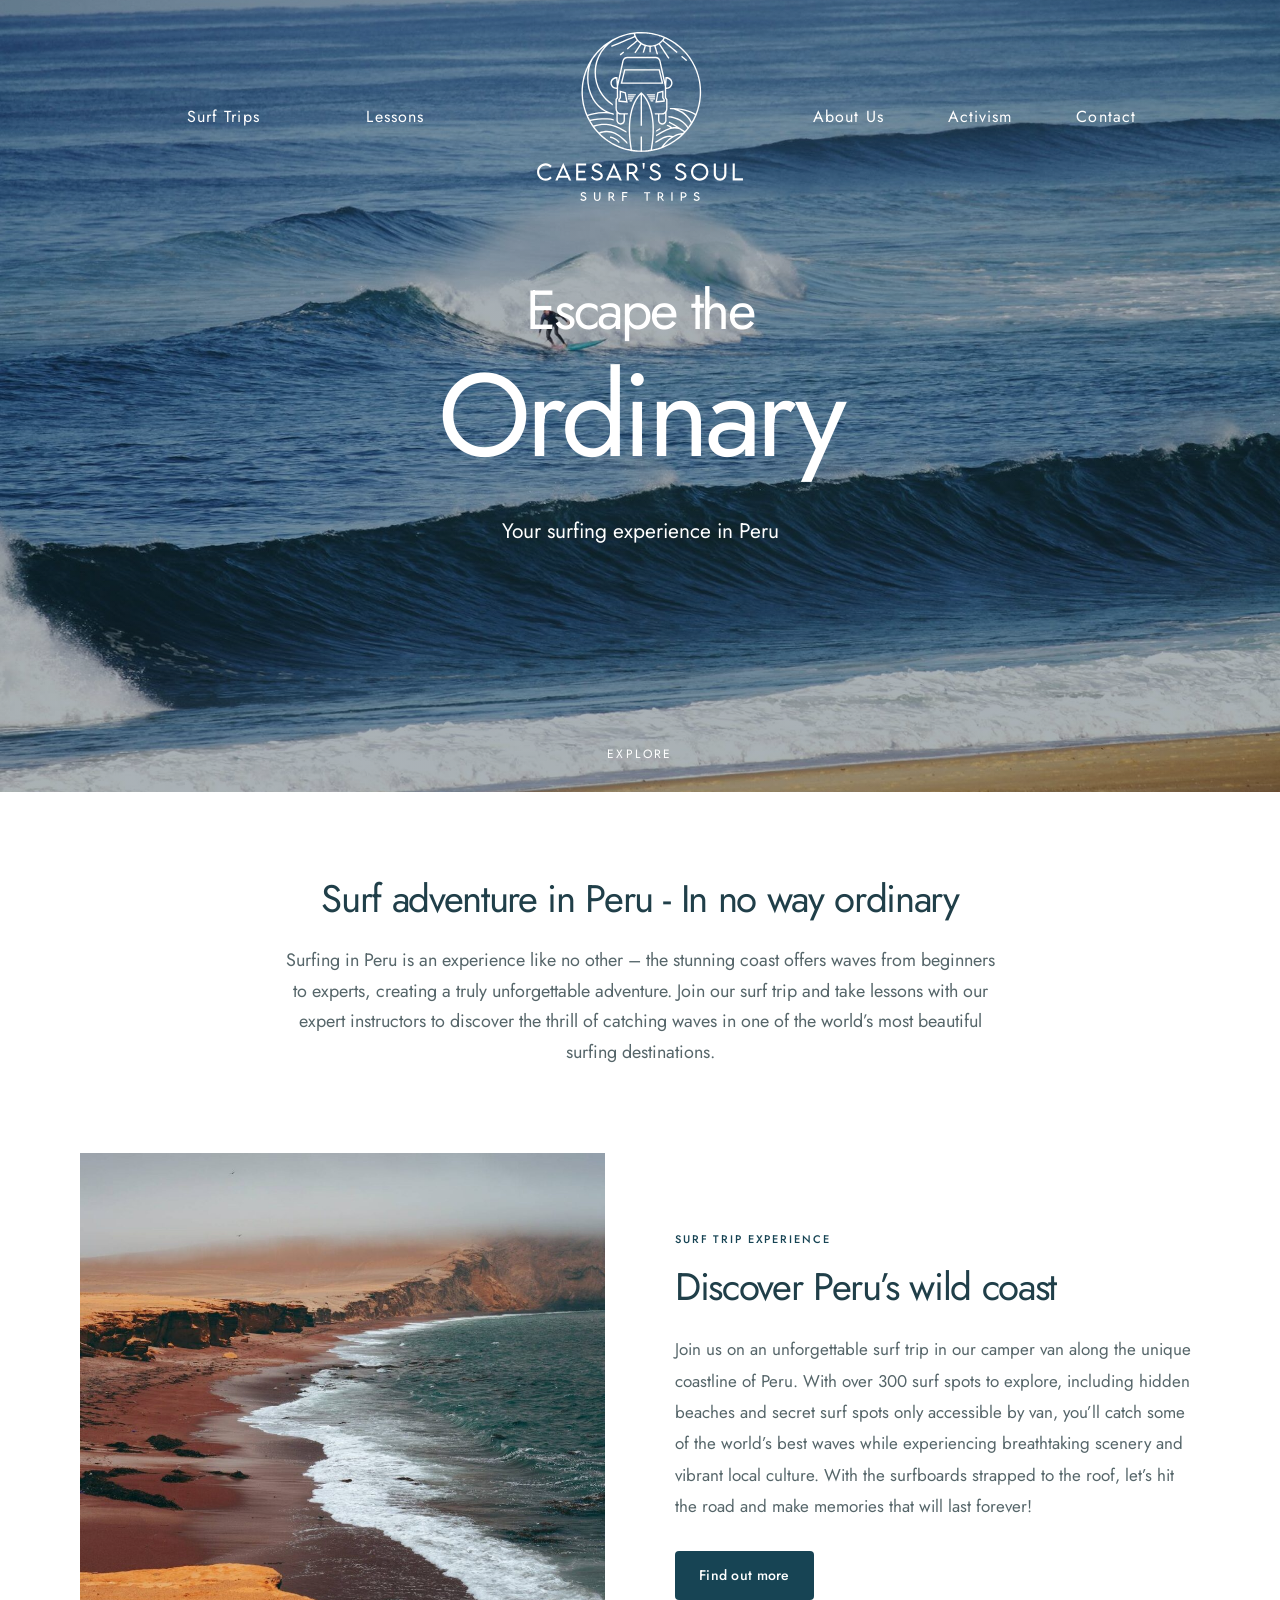
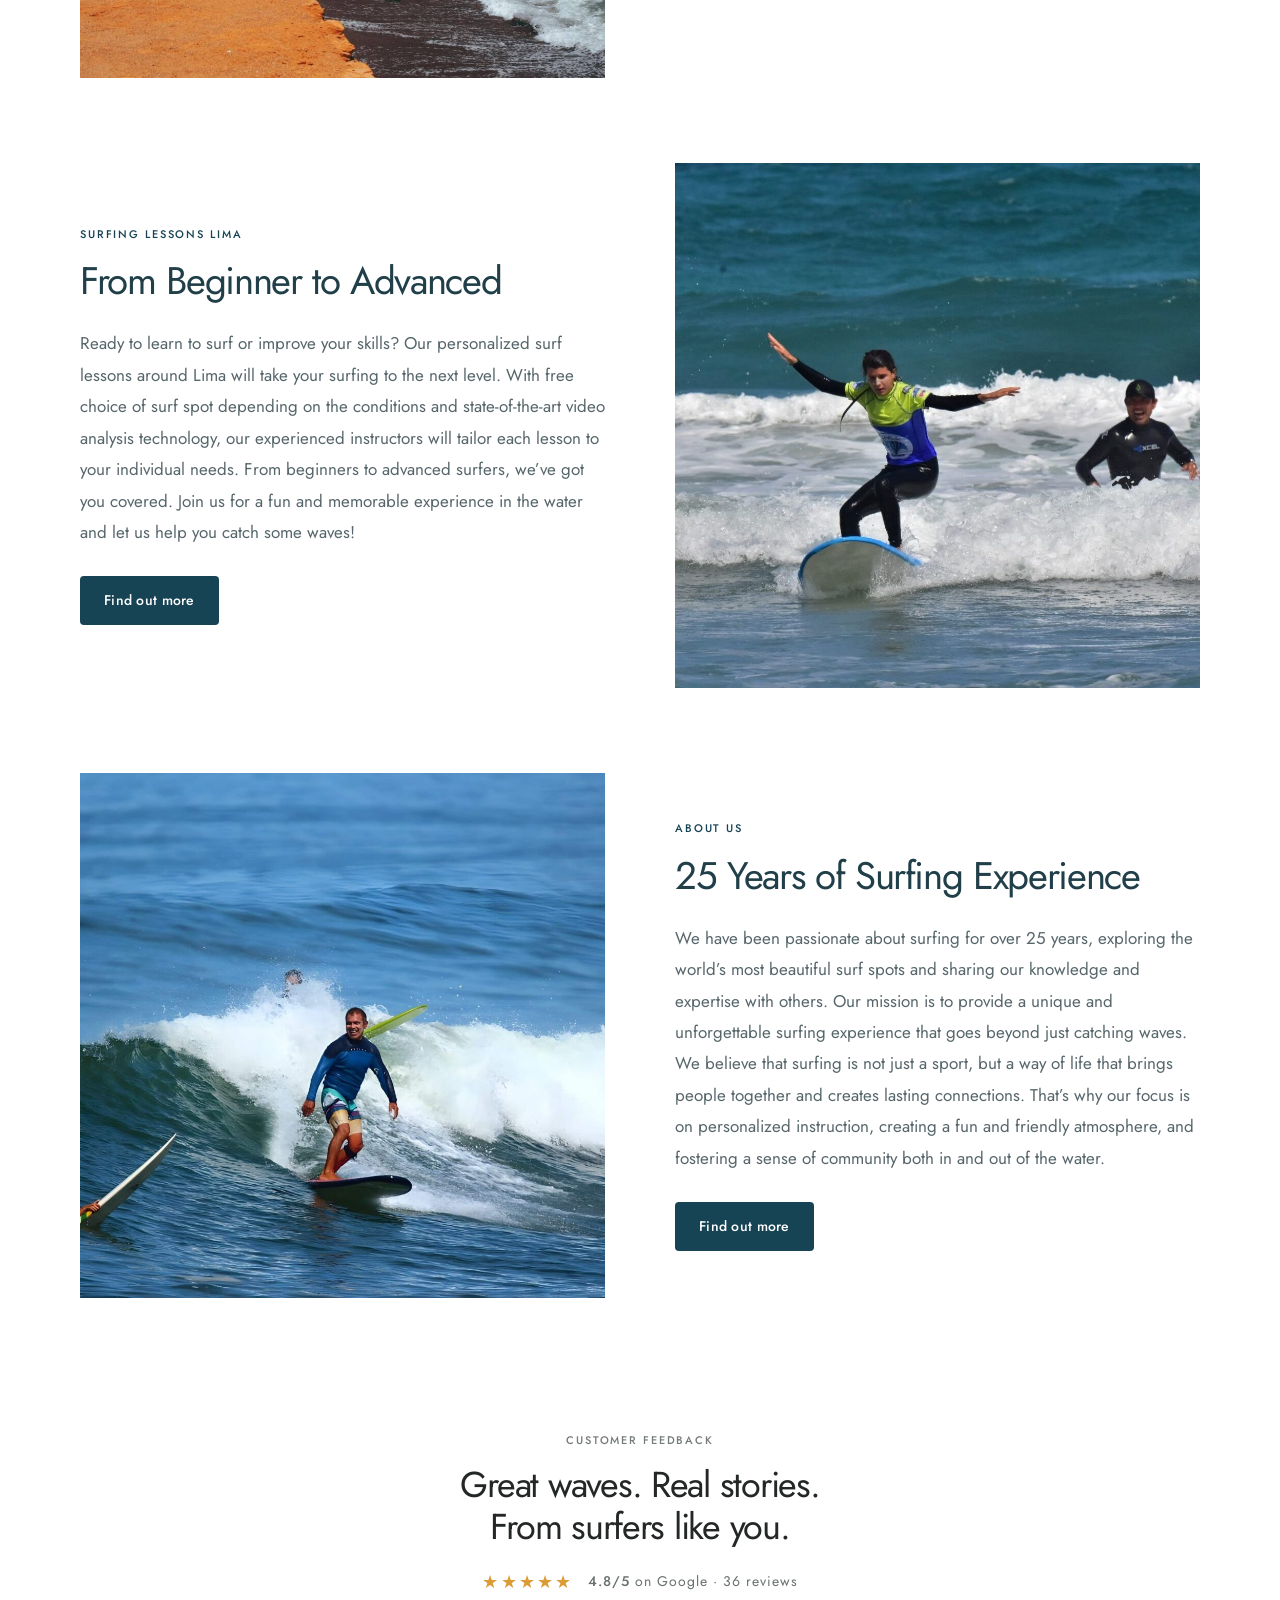
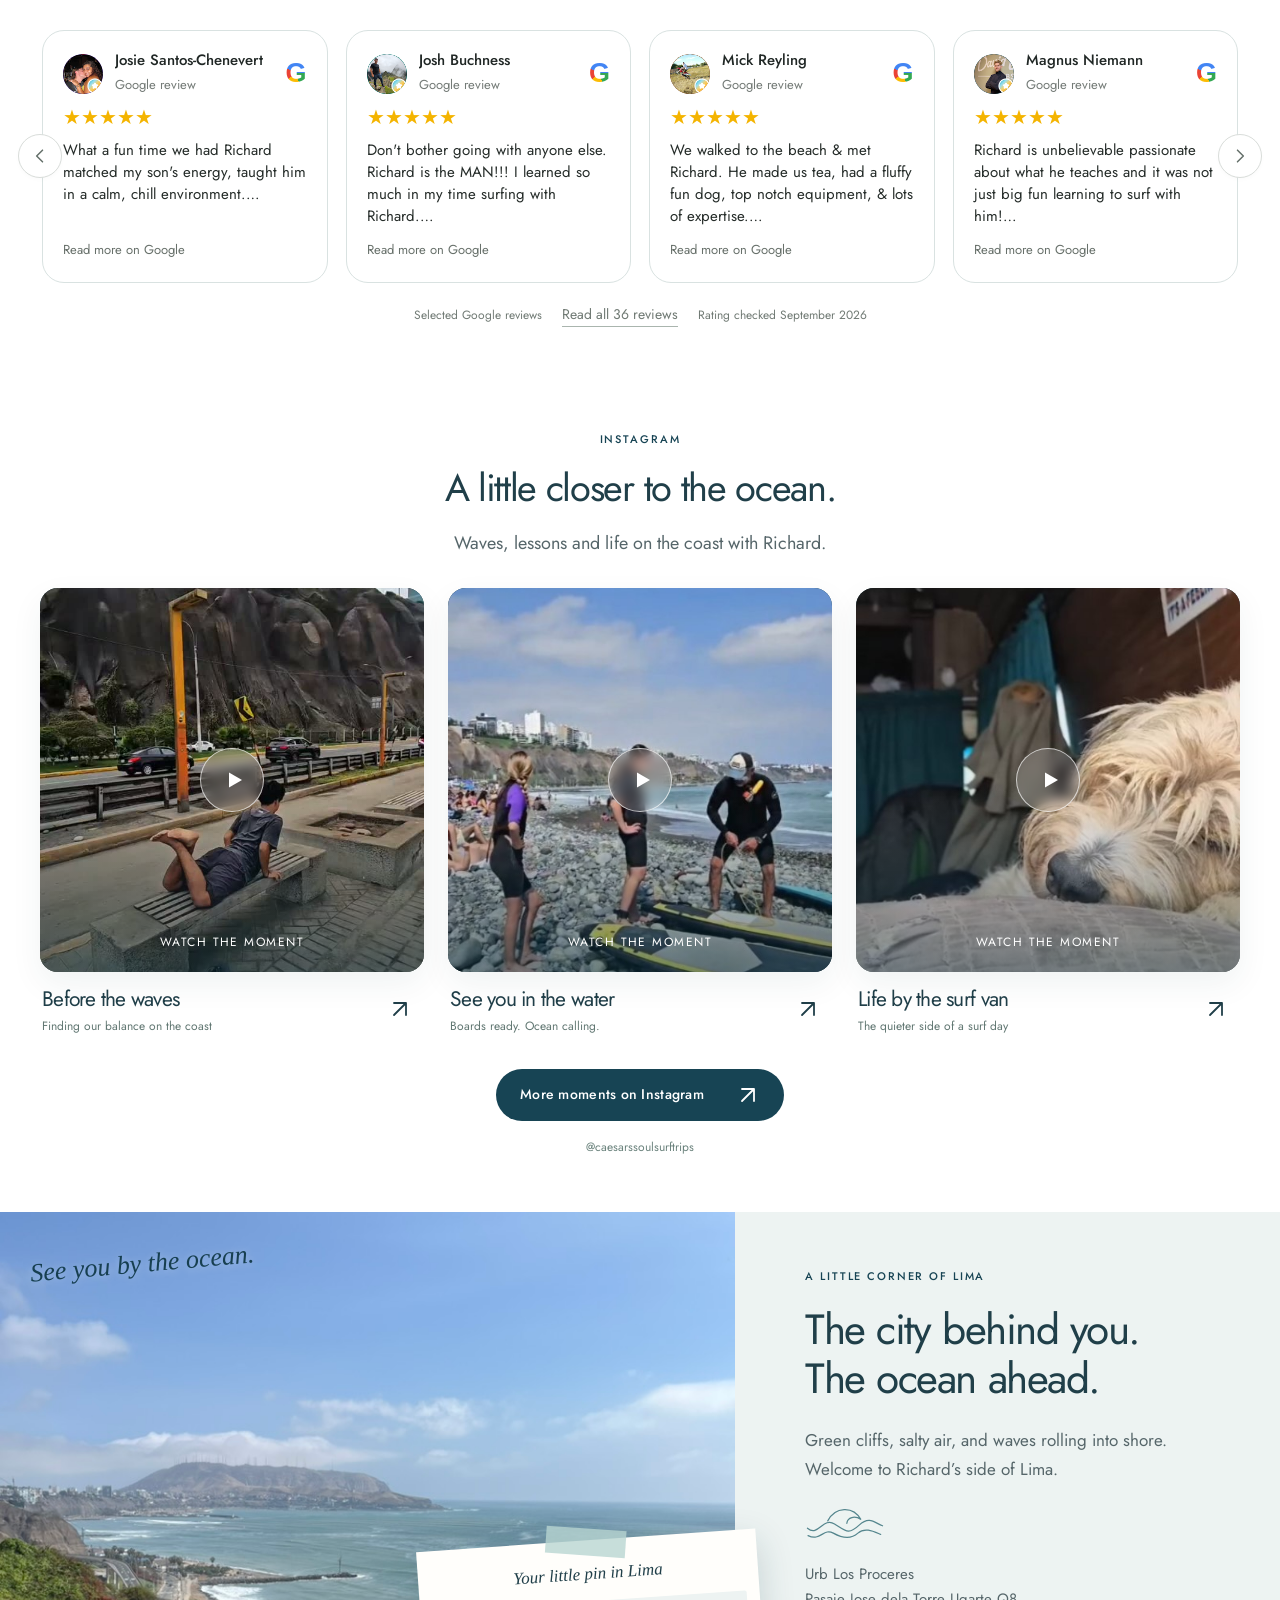
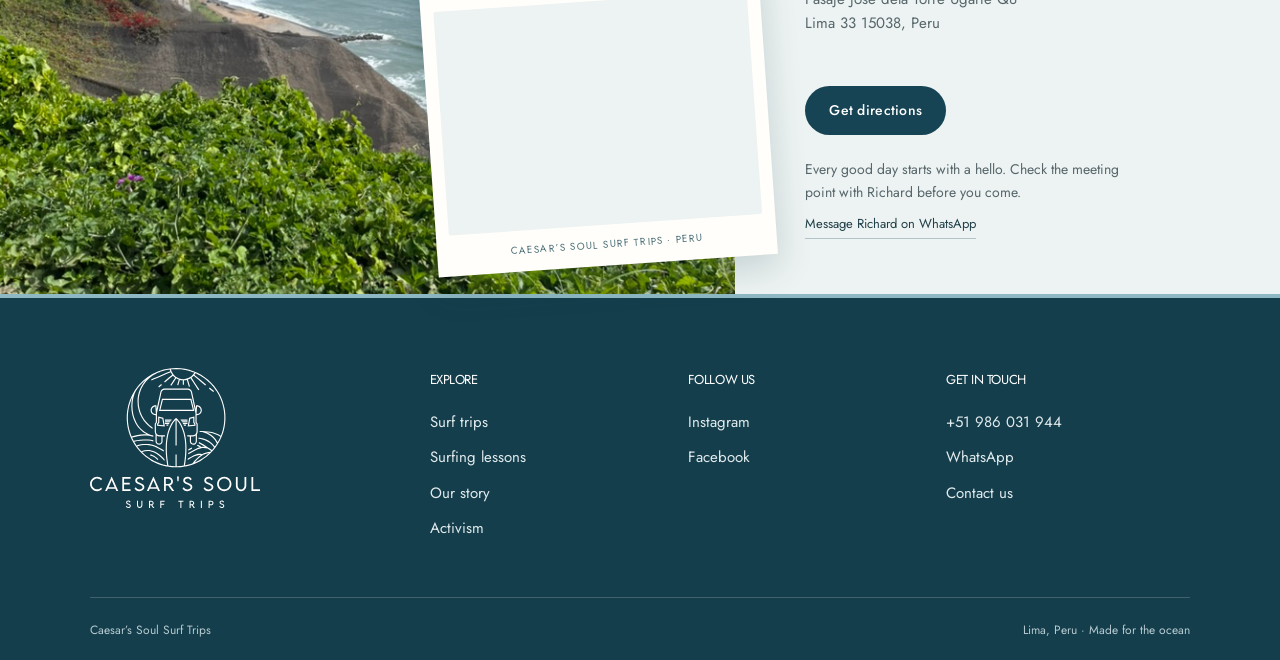
==== commit a3617a20: "Publish production site for caesarssoulsurf.com" ====
--- a/index.html
+++ b/index.html
@@ -1 +1 @@
-<!doctype html><html lang="en"><head><meta charset="utf-8"><meta name="viewport" content="width=device-width, initial-scale=1"><title>Surf Trips &amp; Surfing Lessons in Peru | Caesar's Soul Surf Trips</title><meta name="description" content="Surf trips along the Peruvian coast and personalized surf lessons in Lima with Caesar’s Soul Surf Trips."><meta name="robots" content="noindex,nofollow"><link rel="icon" href="/caesars-soul-surf-preview/assets/favicon.png"><link rel="stylesheet" href="/caesars-soul-surf-preview/styles.css?v=5a539f1f6959"><link rel="preload" as="image" href="/caesars-soul-surf-preview/assets/hero.jpg"><script src="/caesars-soul-surf-preview/app.js?v=5a539f1f6959" defer></script></head><body class="home-page original-home"><section class="hero hero-home"><a class="skip" href="#content">Skip to content</a><header class="header"><nav class="desktop-nav" aria-label="Main navigation"><div class="nav-links nav-links-left"><a href="/caesars-soul-surf-preview/surf-trips/" >Surf Trips</a><a href="/caesars-soul-surf-preview/lessons/" >Lessons</a></div><a class="logo" href="/caesars-soul-surf-preview/" aria-label="Caesar’s Soul Surf Trips — home"><img src="/caesars-soul-surf-preview/assets/white_logo_font_bottom.svg" alt="Caesar’s Soul Surf Trips" width="220" height="180"></a><div class="nav-links nav-links-right"><a href="/caesars-soul-surf-preview/about/" >About Us</a><a href="/caesars-soul-surf-preview/advocacy/" >Activism</a><a href="/caesars-soul-surf-preview/contact/" >Contact</a></div></nav><div class="mobile-header"><a href="/caesars-soul-surf-preview/" aria-label="Home"><img src="/caesars-soul-surf-preview/assets/white_logo_font_bottom.svg" alt="Caesar’s Soul Surf Trips" width="125" height="110"></a><button class="menu-toggle" aria-expanded="false" aria-controls="mobile-nav">Menu <span aria-hidden="true">☰</span></button></div><nav id="mobile-nav" class="mobile-nav" aria-label="Mobile navigation" hidden><a href="/caesars-soul-surf-preview/" aria-current="page">Home</a><a href="/caesars-soul-surf-preview/surf-trips/" >Surf Trips</a><a href="/caesars-soul-surf-preview/lessons/" >Lessons</a><a href="/caesars-soul-surf-preview/about/" >About Us</a><a href="/caesars-soul-surf-preview/advocacy/" >Activism</a><a href="/caesars-soul-surf-preview/contact/" >Contact</a></nav></header><div class="hero-copy"><h1><span>Escape the</span>Ordinary</h1><p>Your surfing experience in Peru</p></div><a class="scroll-hint" href="#content" aria-label="Explore the website">Explore </a></section><main id="content"><section class="intro original-intro"><h2>Surf adventure in Peru - In no way ordinary</h2><p>Surfing in Peru is an experience like no other – the stunning coast offers waves from beginners to experts, creating a truly unforgettable adventure. Join our surf trip and take lessons with our expert instructors to discover the thrill of catching waves in one of the world’s most beautiful surfing destinations.</p></section><div class="sections original-sections"><section class="split "><div class="split-image"><img class="" src="/caesars-soul-surf-preview/assets/peru_resized-1024x1024.jpg" alt="Surf adventure along the coast of Peru" loading="lazy" decoding="async"></div><div class="split-copy"><p class="eyebrow">Surf trip experience</p><h2>Discover Peru’s wild coast</h2><p>Join us on an unforgettable surf trip in our camper van along the unique coastline of Peru. With over 300 surf spots to explore, including hidden beaches and secret surf spots only accessible by van, you’ll catch some of the world’s best waves while experiencing breathtaking scenery and vibrant local culture. With the surfboards strapped to the roof, let’s hit the road and make memories that will last forever!</p><a class="button " href="/caesars-soul-surf-preview/surf-trips/">Find out more</a></div></section><section class="split reverse"><div class="split-image"><img class="" src="/caesars-soul-surf-preview/assets/43163323_2741460079213431_8113777853092331520_n-1024x1024.jpg" alt="Surfing lessons with Richard in Lima" loading="lazy" decoding="async"></div><div class="split-copy"><p class="eyebrow">Surfing lessons Lima</p><h2>From Beginner to Advanced</h2><p>Ready to learn to surf or improve your skills? Our personalized surf lessons around Lima will take your surfing to the next level. With free choice of surf spot depending on the conditions and state-of-the-art video analysis technology, our experienced instructors will tailor each lesson to your individual needs. From beginners to advanced surfers, we’ve got you covered. Join us for a fun and memorable experience in the water and let us help you catch some waves!</p><a class="button " href="/caesars-soul-surf-preview/lessons/">Find out more</a></div></section><section class="split "><div class="split-image"><img class="" src="/caesars-soul-surf-preview/assets/upscaler-Snapinsta.app_1080_157530519_3919978811388928_5125292825138904395_n-2x-1024x1024.jpg" alt="Richard surfing a wave in Peru" loading="lazy" decoding="async"></div><div class="split-copy"><p class="eyebrow">About us</p><h2>25 Years of Surfing Experience</h2><p>We have been passionate about surfing for over 25 years, exploring the world’s most beautiful surf spots and sharing our knowledge and expertise with others. Our mission is to provide a unique and unforgettable surfing experience that goes beyond just catching waves. We believe that surfing is not just a sport, but a way of life that brings people together and creates lasting connections. That’s why our focus is on personalized instruction, creating a fun and friendly atmosphere, and fostering a sense of community both in and out of the water.</p><a class="button " href="/caesars-soul-surf-preview/about/">Find out more</a></div></section></div><section class="google-reviews" id="google-reviews" aria-labelledby="reviews-heading"><header class="reviews-heading"><p class="eyebrow">Customer feedback</p><h2 id="reviews-heading">Great waves. Real stories.<br>From surfers like you.</h2><p class="reviews-rating"><span class="rating-stars" aria-hidden="true">★★★★★</span><span><strong>4.8/5</strong> on Google · 36 reviews</span></p></header><div class="review-carousel" role="region" aria-label="Selected Google reviews" aria-roledescription="carousel"><button class="review-arrow review-prev" aria-label="Previous reviews" aria-controls="review-cards" hidden><svg class="arrow-icon" viewBox="0 0 24 24" width="24" height="24" fill="none" stroke="currentColor" stroke-width="1.8" stroke-linecap="round" stroke-linejoin="round" aria-hidden="true" focusable="false"><path d="m15 5-7 7 7 7"/caesars-soul-surf-preview/></svg></button><div class="review-cards" id="review-cards" tabindex="0" aria-label="Swipe or scroll to browse reviews"><figure class="google-review-card"><figcaption><span class="review-avatar" aria-hidden="true"><img src="/caesars-soul-surf-preview/media/reviews/josie.jpg" alt="" width="44" height="44" loading="lazy" decoding="async"></span><div><a href="https://www.google.com/maps/contrib/115795389318138880476/reviews?hl=en" target="_blank" rel="noopener noreferrer">Josie Santos-Chenevert</a><span>Google review</span></div><span class="google-mark" aria-label="Google">G</span></figcaption><span class="rating-stars" role="img" aria-label="5 out of 5 stars">★★★★★</span><blockquote>What a fun time we had Richard matched my son's energy,  taught him in a calm, chill environment.…</blockquote><a class="review-read-more" href="https://www.google.com/search?q=Caesars+Surf+Lessons+Lima+%E2%80%93+Soul+Surftrips&amp;si=APenkKm7iecQ4G6P-TsbSMFKIQtv3EFIqRAFw-i8uEbk55Z-_2t6E2nAcfw6A1wcYHa4MsYsliSc2XcHP3xqcKp-61ZVwGQEOQCvAKkKn0cenu7PqJFAFZc%3D" target="_blank" rel="noopener noreferrer">Read more on Google</a></figure><figure class="google-review-card"><figcaption><span class="review-avatar" aria-hidden="true"><img src="/caesars-soul-surf-preview/media/reviews/josh.jpg" alt="" width="44" height="44" loading="lazy" decoding="async"></span><div><a href="https://www.google.com/maps/contrib/108381646120749730411/reviews?hl=en" target="_blank" rel="noopener noreferrer">Josh Buchness</a><span>Google review</span></div><span class="google-mark" aria-label="Google">G</span></figcaption><span class="rating-stars" role="img" aria-label="5 out of 5 stars">★★★★★</span><blockquote>Don't bother going with anyone else. Richard is the MAN!!! I learned so much in my time surfing with Richard.…</blockquote><a class="review-read-more" href="https://www.google.com/search?q=Caesars+Surf+Lessons+Lima+%E2%80%93+Soul+Surftrips&amp;si=APenkKm7iecQ4G6P-TsbSMFKIQtv3EFIqRAFw-i8uEbk55Z-_2t6E2nAcfw6A1wcYHa4MsYsliSc2XcHP3xqcKp-61ZVwGQEOQCvAKkKn0cenu7PqJFAFZc%3D" target="_blank" rel="noopener noreferrer">Read more on Google</a></figure><figure class="google-review-card"><figcaption><span class="review-avatar" aria-hidden="true"><img src="/caesars-soul-surf-preview/media/reviews/mick.jpg" alt="" width="44" height="44" loading="lazy" decoding="async"></span><div><a href="https://www.google.com/maps/contrib/110199332185014157491/reviews?hl=en" target="_blank" rel="noopener noreferrer">Mick Reyling</a><span>Google review</span></div><span class="google-mark" aria-label="Google">G</span></figcaption><span class="rating-stars" role="img" aria-label="5 out of 5 stars">★★★★★</span><blockquote>We walked to the beach &amp; met Richard. He made us tea, had a fluffy fun dog, top notch equipment, &amp; lots of expertise.…</blockquote><a class="review-read-more" href="https://www.google.com/search?q=Caesars+Surf+Lessons+Lima+%E2%80%93+Soul+Surftrips&amp;si=APenkKm7iecQ4G6P-TsbSMFKIQtv3EFIqRAFw-i8uEbk55Z-_2t6E2nAcfw6A1wcYHa4MsYsliSc2XcHP3xqcKp-61ZVwGQEOQCvAKkKn0cenu7PqJFAFZc%3D" target="_blank" rel="noopener noreferrer">Read more on Google</a></figure><figure class="google-review-card"><figcaption><span class="review-avatar" aria-hidden="true"><img src="/caesars-soul-surf-preview/media/reviews/magnus.jpg" alt="" width="44" height="44" loading="lazy" decoding="async"></span><div><a href="https://www.google.com/maps/contrib/107253339044171945945/reviews?hl=en" target="_blank" rel="noopener noreferrer">Magnus Niemann</a><span>Google review</span></div><span class="google-mark" aria-label="Google">G</span></figcaption><span class="rating-stars" role="img" aria-label="5 out of 5 stars">★★★★★</span><blockquote>Richard is unbelievable passionate about what he teaches and it was not just big fun learning to surf with him!…</blockquote><a class="review-read-more" href="https://www.google.com/search?q=Caesars+Surf+Lessons+Lima+%E2%80%93+Soul+Surftrips&amp;si=APenkKm7iecQ4G6P-TsbSMFKIQtv3EFIqRAFw-i8uEbk55Z-_2t6E2nAcfw6A1wcYHa4MsYsliSc2XcHP3xqcKp-61ZVwGQEOQCvAKkKn0cenu7PqJFAFZc%3D" target="_blank" rel="noopener noreferrer">Read more on Google</a></figure></div><button class="review-arrow review-next" aria-label="Next reviews" aria-controls="review-cards" hidden><svg class="arrow-icon" viewBox="0 0 24 24" width="24" height="24" fill="none" stroke="currentColor" stroke-width="1.8" stroke-linecap="round" stroke-linejoin="round" aria-hidden="true" focusable="false"><path d="m9 5 7 7-7 7"/caesars-soul-surf-preview/></svg></button><span class="sr-only" id="review-status" aria-live="polite"></span></div><div class="reviews-source"><span>Selected Google reviews</span><a class="google-all-link" href="https://www.google.com/search?q=Caesars+Surf+Lessons+Lima+%E2%80%93+Soul+Surftrips&amp;si=APenkKm7iecQ4G6P-TsbSMFKIQtv3EFIqRAFw-i8uEbk55Z-_2t6E2nAcfw6A1wcYHa4MsYsliSc2XcHP3xqcKp-61ZVwGQEOQCvAKkKn0cenu7PqJFAFZc%3D" target="_blank" rel="noopener noreferrer">Read all 36 reviews</a><span>Rating checked September 2026</span></div></section><section class="instagram-section" id="instagram" aria-labelledby="instagram-heading"><div class="instagram-heading"><p class="eyebrow">Instagram</p><h2 id="instagram-heading">A little closer to the ocean.</h2><p>Waves, lessons and life on the coast with Richard.</p></div><div class="instagram-grid"><article class="instagram-post"><div class="surf-video-wrap "><video class="surf-video" data-start="0" controls playsinline muted preload="none" poster="/caesars-soul-surf-preview/media/surf-lessons.jpg" aria-label="Before the waves"><source src="/caesars-soul-surf-preview/media/surf-lessons.mp4" type="video/mp4">Your browser does not support video. <a href="https://www.instagram.com/reel/DbWFin_SDp0/">Watch on Instagram</a>.</video><button class="surf-play" type="button" aria-label="Play Before the waves"><span aria-hidden="true"><svg viewBox="0 0 24 24" width="24" height="24" fill="currentColor" focusable="false"><path d="M7 4.5v15L20 12Z"/caesars-soul-surf-preview/></svg></span><span class="surf-play-label">Watch the moment</span></button></div><div class="surf-video-caption"><div><h3>Before the waves</h3><p>Finding our balance on the coast</p></div><a href="https://www.instagram.com/reel/DbWFin_SDp0/" target="_blank" rel="noopener noreferrer" aria-label="Open Before the waves on Instagram"><svg class="arrow-icon" viewBox="0 0 24 24" width="24" height="24" fill="none" stroke="currentColor" stroke-width="1.8" stroke-linecap="round" stroke-linejoin="round" aria-hidden="true" focusable="false"><path d="M6 18 18 6M6 6h12v12"/caesars-soul-surf-preview/></svg></a></div></article><article class="instagram-post"><div class="surf-video-wrap "><video class="surf-video" data-start="0" controls playsinline muted preload="none" poster="/caesars-soul-surf-preview/media/by-the-ocean.jpg" aria-label="See you in the water"><source src="/caesars-soul-surf-preview/media/by-the-ocean.mp4" type="video/mp4">Your browser does not support video. <a href="https://www.instagram.com/reel/DbZBV9PSUcM/">Watch on Instagram</a>.</video><button class="surf-play" type="button" aria-label="Play See you in the water"><span aria-hidden="true"><svg viewBox="0 0 24 24" width="24" height="24" fill="currentColor" focusable="false"><path d="M7 4.5v15L20 12Z"/caesars-soul-surf-preview/></svg></span><span class="surf-play-label">Watch the moment</span></button></div><div class="surf-video-caption"><div><h3>See you in the water</h3><p>Boards ready. Ocean calling.</p></div><a href="https://www.instagram.com/reel/DbZBV9PSUcM/" target="_blank" rel="noopener noreferrer" aria-label="Open See you in the water on Instagram"><svg class="arrow-icon" viewBox="0 0 24 24" width="24" height="24" fill="none" stroke="currentColor" stroke-width="1.8" stroke-linecap="round" stroke-linejoin="round" aria-hidden="true" focusable="false"><path d="M6 18 18 6M6 6h12v12"/caesars-soul-surf-preview/></svg></a></div></article><article class="instagram-post"><div class="surf-video-wrap "><video class="surf-video" data-start="0" controls playsinline muted preload="none" poster="/caesars-soul-surf-preview/media/surf-van.jpg" aria-label="Life by the surf van"><source src="/caesars-soul-surf-preview/media/surf-van.mp4" type="video/mp4">Your browser does not support video. <a href="https://www.instagram.com/reel/Da3vONkye_d/">Watch on Instagram</a>.</video><button class="surf-play" type="button" aria-label="Play Life by the surf van"><span aria-hidden="true"><svg viewBox="0 0 24 24" width="24" height="24" fill="currentColor" focusable="false"><path d="M7 4.5v15L20 12Z"/caesars-soul-surf-preview/></svg></span><span class="surf-play-label">Watch the moment</span></button></div><div class="surf-video-caption"><div><h3>Life by the surf van</h3><p>The quieter side of a surf day</p></div><a href="https://www.instagram.com/reel/Da3vONkye_d/" target="_blank" rel="noopener noreferrer" aria-label="Open Life by the surf van on Instagram"><svg class="arrow-icon" viewBox="0 0 24 24" width="24" height="24" fill="none" stroke="currentColor" stroke-width="1.8" stroke-linecap="round" stroke-linejoin="round" aria-hidden="true" focusable="false"><path d="M6 18 18 6M6 6h12v12"/caesars-soul-surf-preview/></svg></a></div></article></div><a class="button instagram-follow" href="https://www.instagram.com/caesarssoulsurftrips" target="_blank" rel="noopener noreferrer">More moments on Instagram <span aria-hidden="true"><svg class="arrow-icon" viewBox="0 0 24 24" width="24" height="24" fill="none" stroke="currentColor" stroke-width="1.8" stroke-linecap="round" stroke-linejoin="round" aria-hidden="true" focusable="false"><path d="M6 18 18 6M6 6h12v12"/caesars-soul-surf-preview/></svg></span></a><p class="instagram-note">@caesarssoulsurftrips</p></section><section class="surf-location location-postcard" id="location" aria-labelledby="location-heading"><div class="location-scene"><img class="location-coast-photo" src="/caesars-soul-surf-preview/media/lima-coast-introduction.jpg" width="768" height="1024" alt="Green cliffs overlooking Lima’s beaches and the Pacific Ocean" loading="lazy" decoding="async"><span class="coast-photo-note">See you by the ocean.</span><div class="location-map-postcard"><span class="map-postcard-label">Your little pin in Lima</span><div class="location-map"><iframe title="Caesars Surf Lessons Lima – Soul Surftrips on Google Maps" src="https://www.google.com/maps/embed?pb=!1m14!1m8!1m3!1d9000!2d-77.0338491!3d-12.131292!3m2!1i1024!2i768!4f13.1!3m3!1m2!1s0x9105c9345cf4f861%3A0xf8ea9fe23767f212!2sCaesars%20Surf%20Lessons%20Lima%20%E2%80%93%20Soul%20Surftrips!5e0!3m2!1sen!2spe!4v1790718642669!5m2!1sen!2spe" loading="lazy" referrerpolicy="no-referrer-when-downgrade" allowfullscreen></iframe></div><span class="map-postcard-footer">Caesar’s Soul Surf Trips · Peru</span></div></div><div class="location-copy"><p class="eyebrow">A little corner of Lima</p><h2 id="location-heading">The city behind you.<br>The ocean ahead.</h2><p class="location-welcome">Green cliffs, salty air, and waves rolling into shore. Welcome to Richard’s side of Lima.</p><svg class="location-wave" viewBox="0 0 130 55" fill="none" aria-hidden="true"><path d="M4 36c18 15 25-19 44-7s23 18 40 2 26-3 38 1M5 48c20 10 25-13 41-4s29 10 40 0 25-3 37 2M37 24c12-23 41-25 54-2-10-7-22-4-23 6" stroke="currentColor" stroke-width="2" stroke-linecap="round"/caesars-soul-surf-preview/></svg><address>Urb Los Proceres<br>Pasaje Jose dela Torre Ugarte Q8<br>Lima 33 15038, Peru</address><a class="button" href="https://www.google.com/maps/dir/?api=1&amp;destination=-12.131292,-77.0338491" target="_blank" rel="noopener noreferrer">Get directions</a><p class="location-note">Every good day starts with a hello. Check the meeting point with Richard before you come.</p><a class="location-whatsapp" href="https://wa.me/51986031944?text=Hi%20Richard!%20Where%20should%20we%20meet%20for%20my%20surf%20experience%3F" target="_blank" rel="noopener noreferrer">Message Richard on WhatsApp</a></div></section></main><footer><div class="footer-inner"><a href="/caesars-soul-surf-preview/" aria-label="Home"><img class="footer-logo" src="/caesars-soul-surf-preview/assets/white_logo_font_bottom.svg" alt="Caesar's Soul Surf Trips" loading="lazy" decoding="async"></a><div><h2>Explore</h2><a href="/caesars-soul-surf-preview/surf-trips/">Surf trips</a><a href="/caesars-soul-surf-preview/lessons/">Surfing lessons</a><a href="/caesars-soul-surf-preview/about/">Our story</a><a href="/caesars-soul-surf-preview/advocacy/">Activism</a></div><div><h2>Follow us</h2><a href="https://www.instagram.com/caesarssoulsurftrips" target="_blank" rel="noopener noreferrer">Instagram</a><a href="https://web.facebook.com/CaesarsSoulSurftrips" target="_blank" rel="noopener noreferrer">Facebook</a></div><div><h2>Get in touch</h2><a href="tel:+51986031944">+51 986 031 944</a><a href="https://wa.me/51986031944" target="_blank" rel="noopener noreferrer">WhatsApp</a><a href="/caesars-soul-surf-preview/contact/">Contact us</a></div></div><div class="footer-bottom"><span>Caesar’s Soul Surf Trips</span><span>Lima, Peru · Made for the ocean</span></div></footer><a class="floating-whatsapp" href="https://wa.me/51986031944" target="_blank" rel="noopener noreferrer" aria-label="Chat with Richard on WhatsApp at +51 986 031 944"><svg viewBox="0 0 24 24" fill="none" stroke="currentColor" stroke-width="1.7" aria-hidden="true"><path d="M20 11.5a8.5 8.5 0 0 1-12.8 7.3L3 20l1.2-4.2A8.5 8.5 0 1 1 20 11.5Z"/caesars-soul-surf-preview/><path d="M8 7.5c0 4.7 3.8 8.5 8.5 8.5l1-2.5-3-1-1 1c-1.6-.7-2.8-1.9-3.5-3.5l1-1-1-2.5Z"/caesars-soul-surf-preview/></svg><span>WhatsApp Richard</span></a></body></html>+<!doctype html><html lang="en"><head><meta charset="utf-8"><meta name="viewport" content="width=device-width, initial-scale=1"><title>Surf Trips &amp; Surfing Lessons in Peru | Caesar's Soul Surf Trips</title><meta name="description" content="Surf trips along the Peruvian coast and personalized surf lessons in Lima with Caesar’s Soul Surf Trips."><meta name="robots" content="index,follow"><link rel="canonical" href="https://caesarssoulsurf.com/"><link rel="icon" href="/assets/favicon.png"><link rel="stylesheet" href="/styles.css?v=5a539f1f6959"><link rel="preload" as="image" href="/assets/hero.jpg"><script src="/app.js?v=5a539f1f6959" defer></script></head><body class="home-page original-home"><section class="hero hero-home"><a class="skip" href="#content">Skip to content</a><header class="header"><nav class="desktop-nav" aria-label="Main navigation"><div class="nav-links nav-links-left"><a href="/surf-trips/" >Surf Trips</a><a href="/lessons/" >Lessons</a></div><a class="logo" href="/" aria-label="Caesar’s Soul Surf Trips — home"><img src="/assets/white_logo_font_bottom.svg" alt="Caesar’s Soul Surf Trips" width="220" height="180"></a><div class="nav-links nav-links-right"><a href="/about/" >About Us</a><a href="/advocacy/" >Activism</a><a href="/contact/" >Contact</a></div></nav><div class="mobile-header"><a href="/" aria-label="Home"><img src="/assets/white_logo_font_bottom.svg" alt="Caesar’s Soul Surf Trips" width="125" height="110"></a><button class="menu-toggle" aria-expanded="false" aria-controls="mobile-nav">Menu <span aria-hidden="true">☰</span></button></div><nav id="mobile-nav" class="mobile-nav" aria-label="Mobile navigation" hidden><a href="/" aria-current="page">Home</a><a href="/surf-trips/" >Surf Trips</a><a href="/lessons/" >Lessons</a><a href="/about/" >About Us</a><a href="/advocacy/" >Activism</a><a href="/contact/" >Contact</a></nav></header><div class="hero-copy"><h1><span>Escape the</span>Ordinary</h1><p>Your surfing experience in Peru</p></div><a class="scroll-hint" href="#content" aria-label="Explore the website">Explore </a></section><main id="content"><section class="intro original-intro"><h2>Surf adventure in Peru - In no way ordinary</h2><p>Surfing in Peru is an experience like no other – the stunning coast offers waves from beginners to experts, creating a truly unforgettable adventure. Join our surf trip and take lessons with our expert instructors to discover the thrill of catching waves in one of the world’s most beautiful surfing destinations.</p></section><div class="sections original-sections"><section class="split "><div class="split-image"><img class="" src="/assets/peru_resized-1024x1024.jpg" alt="Surf adventure along the coast of Peru" loading="lazy" decoding="async"></div><div class="split-copy"><p class="eyebrow">Surf trip experience</p><h2>Discover Peru’s wild coast</h2><p>Join us on an unforgettable surf trip in our camper van along the unique coastline of Peru. With over 300 surf spots to explore, including hidden beaches and secret surf spots only accessible by van, you’ll catch some of the world’s best waves while experiencing breathtaking scenery and vibrant local culture. With the surfboards strapped to the roof, let’s hit the road and make memories that will last forever!</p><a class="button " href="/surf-trips/">Find out more</a></div></section><section class="split reverse"><div class="split-image"><img class="" src="/assets/43163323_2741460079213431_8113777853092331520_n-1024x1024.jpg" alt="Surfing lessons with Richard in Lima" loading="lazy" decoding="async"></div><div class="split-copy"><p class="eyebrow">Surfing lessons Lima</p><h2>From Beginner to Advanced</h2><p>Ready to learn to surf or improve your skills? Our personalized surf lessons around Lima will take your surfing to the next level. With free choice of surf spot depending on the conditions and state-of-the-art video analysis technology, our experienced instructors will tailor each lesson to your individual needs. From beginners to advanced surfers, we’ve got you covered. Join us for a fun and memorable experience in the water and let us help you catch some waves!</p><a class="button " href="/lessons/">Find out more</a></div></section><section class="split "><div class="split-image"><img class="" src="/assets/upscaler-Snapinsta.app_1080_157530519_3919978811388928_5125292825138904395_n-2x-1024x1024.jpg" alt="Richard surfing a wave in Peru" loading="lazy" decoding="async"></div><div class="split-copy"><p class="eyebrow">About us</p><h2>25 Years of Surfing Experience</h2><p>We have been passionate about surfing for over 25 years, exploring the world’s most beautiful surf spots and sharing our knowledge and expertise with others. Our mission is to provide a unique and unforgettable surfing experience that goes beyond just catching waves. We believe that surfing is not just a sport, but a way of life that brings people together and creates lasting connections. That’s why our focus is on personalized instruction, creating a fun and friendly atmosphere, and fostering a sense of community both in and out of the water.</p><a class="button " href="/about/">Find out more</a></div></section></div><section class="google-reviews" id="google-reviews" aria-labelledby="reviews-heading"><header class="reviews-heading"><p class="eyebrow">Customer feedback</p><h2 id="reviews-heading">Great waves. Real stories.<br>From surfers like you.</h2><p class="reviews-rating"><span class="rating-stars" aria-hidden="true">★★★★★</span><span><strong>4.8/5</strong> on Google · 36 reviews</span></p></header><div class="review-carousel" role="region" aria-label="Selected Google reviews" aria-roledescription="carousel"><button class="review-arrow review-prev" aria-label="Previous reviews" aria-controls="review-cards" hidden><svg class="arrow-icon" viewBox="0 0 24 24" width="24" height="24" fill="none" stroke="currentColor" stroke-width="1.8" stroke-linecap="round" stroke-linejoin="round" aria-hidden="true" focusable="false"><path d="m15 5-7 7 7 7"/></svg></button><div class="review-cards" id="review-cards" tabindex="0" aria-label="Swipe or scroll to browse reviews"><figure class="google-review-card"><figcaption><span class="review-avatar" aria-hidden="true"><img src="/media/reviews/josie.jpg" alt="" width="44" height="44" loading="lazy" decoding="async"></span><div><a href="https://www.google.com/maps/contrib/115795389318138880476/reviews?hl=en" target="_blank" rel="noopener noreferrer">Josie Santos-Chenevert</a><span>Google review</span></div><span class="google-mark" aria-label="Google">G</span></figcaption><span class="rating-stars" role="img" aria-label="5 out of 5 stars">★★★★★</span><blockquote>What a fun time we had Richard matched my son's energy,  taught him in a calm, chill environment.…</blockquote><a class="review-read-more" href="https://www.google.com/search?q=Caesars+Surf+Lessons+Lima+%E2%80%93+Soul+Surftrips&amp;si=APenkKm7iecQ4G6P-TsbSMFKIQtv3EFIqRAFw-i8uEbk55Z-_2t6E2nAcfw6A1wcYHa4MsYsliSc2XcHP3xqcKp-61ZVwGQEOQCvAKkKn0cenu7PqJFAFZc%3D" target="_blank" rel="noopener noreferrer">Read more on Google</a></figure><figure class="google-review-card"><figcaption><span class="review-avatar" aria-hidden="true"><img src="/media/reviews/josh.jpg" alt="" width="44" height="44" loading="lazy" decoding="async"></span><div><a href="https://www.google.com/maps/contrib/108381646120749730411/reviews?hl=en" target="_blank" rel="noopener noreferrer">Josh Buchness</a><span>Google review</span></div><span class="google-mark" aria-label="Google">G</span></figcaption><span class="rating-stars" role="img" aria-label="5 out of 5 stars">★★★★★</span><blockquote>Don't bother going with anyone else. Richard is the MAN!!! I learned so much in my time surfing with Richard.…</blockquote><a class="review-read-more" href="https://www.google.com/search?q=Caesars+Surf+Lessons+Lima+%E2%80%93+Soul+Surftrips&amp;si=APenkKm7iecQ4G6P-TsbSMFKIQtv3EFIqRAFw-i8uEbk55Z-_2t6E2nAcfw6A1wcYHa4MsYsliSc2XcHP3xqcKp-61ZVwGQEOQCvAKkKn0cenu7PqJFAFZc%3D" target="_blank" rel="noopener noreferrer">Read more on Google</a></figure><figure class="google-review-card"><figcaption><span class="review-avatar" aria-hidden="true"><img src="/media/reviews/mick.jpg" alt="" width="44" height="44" loading="lazy" decoding="async"></span><div><a href="https://www.google.com/maps/contrib/110199332185014157491/reviews?hl=en" target="_blank" rel="noopener noreferrer">Mick Reyling</a><span>Google review</span></div><span class="google-mark" aria-label="Google">G</span></figcaption><span class="rating-stars" role="img" aria-label="5 out of 5 stars">★★★★★</span><blockquote>We walked to the beach &amp; met Richard. He made us tea, had a fluffy fun dog, top notch equipment, &amp; lots of expertise.…</blockquote><a class="review-read-more" href="https://www.google.com/search?q=Caesars+Surf+Lessons+Lima+%E2%80%93+Soul+Surftrips&amp;si=APenkKm7iecQ4G6P-TsbSMFKIQtv3EFIqRAFw-i8uEbk55Z-_2t6E2nAcfw6A1wcYHa4MsYsliSc2XcHP3xqcKp-61ZVwGQEOQCvAKkKn0cenu7PqJFAFZc%3D" target="_blank" rel="noopener noreferrer">Read more on Google</a></figure><figure class="google-review-card"><figcaption><span class="review-avatar" aria-hidden="true"><img src="/media/reviews/magnus.jpg" alt="" width="44" height="44" loading="lazy" decoding="async"></span><div><a href="https://www.google.com/maps/contrib/107253339044171945945/reviews?hl=en" target="_blank" rel="noopener noreferrer">Magnus Niemann</a><span>Google review</span></div><span class="google-mark" aria-label="Google">G</span></figcaption><span class="rating-stars" role="img" aria-label="5 out of 5 stars">★★★★★</span><blockquote>Richard is unbelievable passionate about what he teaches and it was not just big fun learning to surf with him!…</blockquote><a class="review-read-more" href="https://www.google.com/search?q=Caesars+Surf+Lessons+Lima+%E2%80%93+Soul+Surftrips&amp;si=APenkKm7iecQ4G6P-TsbSMFKIQtv3EFIqRAFw-i8uEbk55Z-_2t6E2nAcfw6A1wcYHa4MsYsliSc2XcHP3xqcKp-61ZVwGQEOQCvAKkKn0cenu7PqJFAFZc%3D" target="_blank" rel="noopener noreferrer">Read more on Google</a></figure></div><button class="review-arrow review-next" aria-label="Next reviews" aria-controls="review-cards" hidden><svg class="arrow-icon" viewBox="0 0 24 24" width="24" height="24" fill="none" stroke="currentColor" stroke-width="1.8" stroke-linecap="round" stroke-linejoin="round" aria-hidden="true" focusable="false"><path d="m9 5 7 7-7 7"/></svg></button><span class="sr-only" id="review-status" aria-live="polite"></span></div><div class="reviews-source"><span>Selected Google reviews</span><a class="google-all-link" href="https://www.google.com/search?q=Caesars+Surf+Lessons+Lima+%E2%80%93+Soul+Surftrips&amp;si=APenkKm7iecQ4G6P-TsbSMFKIQtv3EFIqRAFw-i8uEbk55Z-_2t6E2nAcfw6A1wcYHa4MsYsliSc2XcHP3xqcKp-61ZVwGQEOQCvAKkKn0cenu7PqJFAFZc%3D" target="_blank" rel="noopener noreferrer">Read all 36 reviews</a><span>Rating checked September 2026</span></div></section><section class="instagram-section" id="instagram" aria-labelledby="instagram-heading"><div class="instagram-heading"><p class="eyebrow">Instagram</p><h2 id="instagram-heading">A little closer to the ocean.</h2><p>Waves, lessons and life on the coast with Richard.</p></div><div class="instagram-grid"><article class="instagram-post"><div class="surf-video-wrap "><video class="surf-video" data-start="0" controls playsinline muted preload="none" poster="/media/surf-lessons.jpg" aria-label="Before the waves"><source src="/media/surf-lessons.mp4" type="video/mp4">Your browser does not support video. <a href="https://www.instagram.com/reel/DbWFin_SDp0/">Watch on Instagram</a>.</video><button class="surf-play" type="button" aria-label="Play Before the waves"><span aria-hidden="true"><svg viewBox="0 0 24 24" width="24" height="24" fill="currentColor" focusable="false"><path d="M7 4.5v15L20 12Z"/></svg></span><span class="surf-play-label">Watch the moment</span></button></div><div class="surf-video-caption"><div><h3>Before the waves</h3><p>Finding our balance on the coast</p></div><a href="https://www.instagram.com/reel/DbWFin_SDp0/" target="_blank" rel="noopener noreferrer" aria-label="Open Before the waves on Instagram"><svg class="arrow-icon" viewBox="0 0 24 24" width="24" height="24" fill="none" stroke="currentColor" stroke-width="1.8" stroke-linecap="round" stroke-linejoin="round" aria-hidden="true" focusable="false"><path d="M6 18 18 6M6 6h12v12"/></svg></a></div></article><article class="instagram-post"><div class="surf-video-wrap "><video class="surf-video" data-start="0" controls playsinline muted preload="none" poster="/media/by-the-ocean.jpg" aria-label="See you in the water"><source src="/media/by-the-ocean.mp4" type="video/mp4">Your browser does not support video. <a href="https://www.instagram.com/reel/DbZBV9PSUcM/">Watch on Instagram</a>.</video><button class="surf-play" type="button" aria-label="Play See you in the water"><span aria-hidden="true"><svg viewBox="0 0 24 24" width="24" height="24" fill="currentColor" focusable="false"><path d="M7 4.5v15L20 12Z"/></svg></span><span class="surf-play-label">Watch the moment</span></button></div><div class="surf-video-caption"><div><h3>See you in the water</h3><p>Boards ready. Ocean calling.</p></div><a href="https://www.instagram.com/reel/DbZBV9PSUcM/" target="_blank" rel="noopener noreferrer" aria-label="Open See you in the water on Instagram"><svg class="arrow-icon" viewBox="0 0 24 24" width="24" height="24" fill="none" stroke="currentColor" stroke-width="1.8" stroke-linecap="round" stroke-linejoin="round" aria-hidden="true" focusable="false"><path d="M6 18 18 6M6 6h12v12"/></svg></a></div></article><article class="instagram-post"><div class="surf-video-wrap "><video class="surf-video" data-start="0" controls playsinline muted preload="none" poster="/media/surf-van.jpg" aria-label="Life by the surf van"><source src="/media/surf-van.mp4" type="video/mp4">Your browser does not support video. <a href="https://www.instagram.com/reel/Da3vONkye_d/">Watch on Instagram</a>.</video><button class="surf-play" type="button" aria-label="Play Life by the surf van"><span aria-hidden="true"><svg viewBox="0 0 24 24" width="24" height="24" fill="currentColor" focusable="false"><path d="M7 4.5v15L20 12Z"/></svg></span><span class="surf-play-label">Watch the moment</span></button></div><div class="surf-video-caption"><div><h3>Life by the surf van</h3><p>The quieter side of a surf day</p></div><a href="https://www.instagram.com/reel/Da3vONkye_d/" target="_blank" rel="noopener noreferrer" aria-label="Open Life by the surf van on Instagram"><svg class="arrow-icon" viewBox="0 0 24 24" width="24" height="24" fill="none" stroke="currentColor" stroke-width="1.8" stroke-linecap="round" stroke-linejoin="round" aria-hidden="true" focusable="false"><path d="M6 18 18 6M6 6h12v12"/></svg></a></div></article></div><a class="button instagram-follow" href="https://www.instagram.com/caesarssoulsurftrips" target="_blank" rel="noopener noreferrer">More moments on Instagram <span aria-hidden="true"><svg class="arrow-icon" viewBox="0 0 24 24" width="24" height="24" fill="none" stroke="currentColor" stroke-width="1.8" stroke-linecap="round" stroke-linejoin="round" aria-hidden="true" focusable="false"><path d="M6 18 18 6M6 6h12v12"/></svg></span></a><p class="instagram-note">@caesarssoulsurftrips</p></section><section class="surf-location location-postcard" id="location" aria-labelledby="location-heading"><div class="location-scene"><img class="location-coast-photo" src="/media/lima-coast-introduction.jpg" width="768" height="1024" alt="Green cliffs overlooking Lima’s beaches and the Pacific Ocean" loading="lazy" decoding="async"><span class="coast-photo-note">See you by the ocean.</span><div class="location-map-postcard"><span class="map-postcard-label">Your little pin in Lima</span><div class="location-map"><iframe title="Caesars Surf Lessons Lima – Soul Surftrips on Google Maps" src="https://www.google.com/maps/embed?pb=!1m14!1m8!1m3!1d9000!2d-77.0338491!3d-12.131292!3m2!1i1024!2i768!4f13.1!3m3!1m2!1s0x9105c9345cf4f861%3A0xf8ea9fe23767f212!2sCaesars%20Surf%20Lessons%20Lima%20%E2%80%93%20Soul%20Surftrips!5e0!3m2!1sen!2spe!4v1790718642669!5m2!1sen!2spe" loading="lazy" referrerpolicy="no-referrer-when-downgrade" allowfullscreen></iframe></div><span class="map-postcard-footer">Caesar’s Soul Surf Trips · Peru</span></div></div><div class="location-copy"><p class="eyebrow">A little corner of Lima</p><h2 id="location-heading">The city behind you.<br>The ocean ahead.</h2><p class="location-welcome">Green cliffs, salty air, and waves rolling into shore. Welcome to Richard’s side of Lima.</p><svg class="location-wave" viewBox="0 0 130 55" fill="none" aria-hidden="true"><path d="M4 36c18 15 25-19 44-7s23 18 40 2 26-3 38 1M5 48c20 10 25-13 41-4s29 10 40 0 25-3 37 2M37 24c12-23 41-25 54-2-10-7-22-4-23 6" stroke="currentColor" stroke-width="2" stroke-linecap="round"/></svg><address>Urb Los Proceres<br>Pasaje Jose dela Torre Ugarte Q8<br>Lima 33 15038, Peru</address><a class="button" href="https://www.google.com/maps/dir/?api=1&amp;destination=-12.131292,-77.0338491" target="_blank" rel="noopener noreferrer">Get directions</a><p class="location-note">Every good day starts with a hello. Check the meeting point with Richard before you come.</p><a class="location-whatsapp" href="https://wa.me/51986031944?text=Hi%20Richard!%20Where%20should%20we%20meet%20for%20my%20surf%20experience%3F" target="_blank" rel="noopener noreferrer">Message Richard on WhatsApp</a></div></section></main><footer><div class="footer-inner"><a href="/" aria-label="Home"><img class="footer-logo" src="/assets/white_logo_font_bottom.svg" alt="Caesar's Soul Surf Trips" loading="lazy" decoding="async"></a><div><h2>Explore</h2><a href="/surf-trips/">Surf trips</a><a href="/lessons/">Surfing lessons</a><a href="/about/">Our story</a><a href="/advocacy/">Activism</a></div><div><h2>Follow us</h2><a href="https://www.instagram.com/caesarssoulsurftrips" target="_blank" rel="noopener noreferrer">Instagram</a><a href="https://web.facebook.com/CaesarsSoulSurftrips" target="_blank" rel="noopener noreferrer">Facebook</a></div><div><h2>Get in touch</h2><a href="tel:+51986031944">+51 986 031 944</a><a href="https://wa.me/51986031944" target="_blank" rel="noopener noreferrer">WhatsApp</a><a href="/contact/">Contact us</a></div></div><div class="footer-bottom"><span>Caesar’s Soul Surf Trips</span><span>Lima, Peru · Made for the ocean</span></div></footer><a class="floating-whatsapp" href="https://wa.me/51986031944" target="_blank" rel="noopener noreferrer" aria-label="Chat with Richard on WhatsApp at +51 986 031 944"><svg viewBox="0 0 24 24" fill="none" stroke="currentColor" stroke-width="1.7" aria-hidden="true"><path d="M20 11.5a8.5 8.5 0 0 1-12.8 7.3L3 20l1.2-4.2A8.5 8.5 0 1 1 20 11.5Z"/><path d="M8 7.5c0 4.7 3.8 8.5 8.5 8.5l1-2.5-3-1-1 1c-1.6-.7-2.8-1.9-3.5-3.5l1-1-1-2.5Z"/></svg><span>WhatsApp Richard</span></a></body></html>
--- a/styles.css
+++ b/styles.css
@@ -0,0 +1,296 @@
+@font-face{font-family:Jost;font-style:normal;font-weight:100 900;font-display:swap;src:url('/assets/jost-latin.woff2') format('woff2')}
+:root{--blue:#174454;--ink:#203f49;--muted:#56666a;--paper:#fff;--pale:#f3f6f5;--line:#d9e2e1;--font:'Jost','Trebuchet MS',Arial,sans-serif}*{box-sizing:border-box}html{scroll-behavior:smooth;scroll-padding-top:20px}body{margin:0;background:var(--paper);color:var(--ink);font-family:var(--font);font-size:17px;line-height:1.7}a{color:inherit;text-decoration:none}button,input,select,textarea{font:inherit}button,a,input,select,textarea{-webkit-tap-highlight-color:transparent}button,a{touch-action:manipulation}button{cursor:pointer}img{display:block;max-width:100%}h1,h2,h3,p,figure{margin:0}h1,h2,h3{font-weight:400;line-height:1.15}p+p{margin-top:1rem}h2{font-size:clamp(30px,3.2vw,45px);letter-spacing:-.035em}p{color:var(--muted)}[hidden]{display:none!important}:focus-visible{outline:3px solid #db9e43;outline-offset:6px}.skip{position:absolute;top:-100px;left:20px;z-index:20;background:white;color:var(--blue);padding:12px}.skip:focus{top:10px}.hero{position:relative;color:white;background:linear-gradient(180deg,rgba(7,29,44,.36),rgba(7,29,44,.34)),url('/assets/hero.jpg') center 48%/cover}.hero-home{min-height:740px;height:95svh;max-height:1080px}.hero-inner{min-height:530px}.header{position:relative;z-index:5;max-width:1140px;margin:auto;padding:28px 30px 0}.desktop-nav{display:grid;grid-template-columns:1fr 1fr 240px 1fr 1fr;gap:24px;align-items:center;text-align:center}.desktop-nav>a:not(.logo){font-size:17px;letter-spacing:.13em;padding:12px 0;white-space:nowrap}.desktop-nav>a:not(.logo):hover,.desktop-nav>[aria-current=page]{text-decoration:underline;text-underline-offset:9px;text-decoration-thickness:1px}.logo{justify-self:center}.logo img{width:206px;height:177px;object-fit:contain}.mobile-header,.mobile-nav{display:none}.hero-copy{text-align:center;padding:75px 24px 112px}.hero h1{font-size:clamp(70px,9.2vw,138px);letter-spacing:-.045em;font-weight:400;line-height:1.1}.hero h1 span{font-size:clamp(30px,4.3vw,62px);display:block;letter-spacing:-.04em;margin-bottom:10px}.hero-copy p{color:white;font-size:21px;margin-top:34px}.hero-inner .hero-copy{padding:35px 24px 65px}.hero-inner h1{font-size:clamp(60px,7.4vw,102px)}.hero-inner h1 span{font-size:30px;letter-spacing:-.02em}.scroll-hint{position:absolute;bottom:28px;left:50%;transform:translateX(-50%);display:flex;gap:18px;align-items:center;text-transform:uppercase;font-size:12px;letter-spacing:.2em}.scroll-hint span{font-size:24px}.intro{text-align:center;max-width:820px;margin:auto;padding:100px 24px 76px}.eyebrow{text-transform:uppercase;font-size:13px;font-weight:500;letter-spacing:.16em;color:var(--blue);margin-bottom:20px}.intro>p:not(.eyebrow){max-width:710px;margin:24px auto 0;font-size:18px}.wave{display:block;font-size:35px;letter-spacing:-6px;color:#6a969e;margin-top:20px}.sections{max-width:1120px;margin:auto;padding:0 30px 85px}.split{display:grid;grid-template-columns:1fr 1fr;gap:70px;align-items:center;margin:35px 0 90px}.split.reverse .split-image{order:2}.split-image{aspect-ratio:1;overflow:hidden}.split-image img{width:100%;height:100%;object-fit:cover}.split-copy h2{margin-bottom:25px}.split-copy .eyebrow{margin-bottom:16px}.split-copy p:not(.eyebrow){font-size:17px;line-height:1.85}.button{display:inline-flex;gap:32px;align-items:center;justify-content:space-between;padding:13px 23px;border:1px solid var(--blue);background:transparent;color:var(--blue);font-size:14px;font-weight:500;letter-spacing:.04em;line-height:1.5;min-height:48px;margin-top:28px;transition:background .2s,color .2s}.button:hover{background:var(--blue);color:white}.button span{font-size:20px}.offerings{max-width:1150px;margin:auto;padding:0 30px}.offer{display:grid;grid-template-columns:1fr 1fr;margin:25px 0 80px;background:var(--pale)}.offer-photo img{height:100%;width:100%;object-fit:cover}.offer.reverse .offer-photo{order:2}.offer-copy{padding:42px}.offer-copy h2{font-size:32px;margin-bottom:20px}.offer-copy>.eyebrow{font-size:12px}.offer-copy ul{list-style:none;padding:0;margin:25px 0;font-size:15px}.offer-copy li{border-bottom:1px solid var(--line);padding:7px 0}.offer-copy li:before{content:'✓';color:#548780;margin-right:12px}.offer-bottom{display:flex;align-items:center;justify-content:space-between;gap:16px;flex-wrap:wrap}.price{font-size:35px;color:var(--blue);line-height:1.2}.price small{display:block;font-size:13px;color:var(--muted);margin-top:8px}.offer-bottom .button{margin:0}.price-note{text-align:center;font-size:14px;padding:0 24px 60px}.features{max-width:1150px;margin:0 auto 65px;padding:0 30px;display:grid;grid-template-columns:repeat(4,1fr);gap:30px}.features span{color:#86a4ac;font-size:14px}.features h2{font-size:23px;margin:12px 0}.features p{font-size:16px}.cta{background:var(--pale);text-align:center;padding:75px 24px}.cta>p:not(.eyebrow){margin-top:20px}.contact-layout{max-width:1100px;margin:auto;padding:90px 30px;display:grid;grid-template-columns:1fr 1fr;gap:90px}.contact-layout h2{margin-bottom:26px}.contact-method{margin-top:28px}.contact-method span{display:block;font-size:13px;text-transform:uppercase;letter-spacing:.12em}.contact-method a{font-size:25px;border-bottom:1px solid var(--line)}form{background:var(--pale);padding:35px}form h2{font-size:27px;margin-bottom:12px!important}form>p{font-size:15px}label{display:block;font-size:14px;margin-top:20px}input,select,textarea{display:block;width:100%;padding:12px;margin-top:7px;border:1px solid #b9c9cb;border-radius:0;background:white;color:var(--ink);font-size:16px}textarea{resize:vertical}form .button{width:100%;background:var(--blue);color:white}.form-note{font-size:12px!important;margin-top:15px}.quote-banner{padding:70px 24px;background:var(--pale);text-align:center}.quote-banner blockquote{max-width:750px;margin:0 auto 20px;font-size:32px;line-height:1.4}.quote-banner p{text-transform:uppercase;letter-spacing:.15em;font-size:13px}footer{background:#153e4c;color:#fff;padding:65px 30px 20px}.footer-inner{max-width:1100px;margin:auto;display:grid;grid-template-columns:1.4fr 1fr 1fr 1.2fr;gap:55px}.footer-logo{width:170px;height:150px;object-fit:contain}.footer-inner h2{font-size:13px;letter-spacing:.15em;text-transform:uppercase;margin:10px 0 22px}.footer-inner>div>a{display:block;font-size:15px;margin-bottom:10px;color:#e1ebed}.footer-inner a:hover{text-decoration:underline;text-underline-offset:5px}.footer-bottom{border-top:1px solid #41616d;max-width:1100px;margin:45px auto 0;padding-top:22px;display:flex;justify-content:space-between;color:#b6cbd1;font-size:12px}
+@media(min-width:1500px){.hero-copy{padding-top:110px}}@media(max-width:1000px){.desktop-nav{grid-template-columns:1fr 1fr 190px 1fr 1fr;gap:12px}.desktop-nav>a:not(.logo){font-size:15px}.logo img{width:175px}.split{gap:35px}.offer-copy{padding:28px}.contact-layout{gap:40px}.footer-inner{gap:25px}.features{gap:20px}}
+@media(max-width:760px){body{font-size:16px}.desktop-nav{display:none}.header{padding:15px 22px 0}.mobile-header{display:flex;align-items:center;justify-content:space-between}.mobile-header img{width:125px;height:110px;object-fit:contain}.menu-toggle{display:flex;align-items:center;gap:14px;color:white;background:transparent;border:1px solid #ffffff85;padding:8px 13px;font-size:14px;min-height:44px}.mobile-nav:not([hidden]){display:flex;position:absolute;top:135px;left:22px;right:22px;flex-direction:column;background:#153e4c;padding:15px 25px;box-shadow:0 15px 30px #0003}.mobile-nav a{padding:10px 0;border-bottom:1px solid #ffffff25}.hero-home{min-height:650px;height:89svh;max-height:850px;background-position:55% center}.hero-copy{padding:110px 20px 100px}.hero h1{font-size:clamp(66px,15vw,100px)}.hero h1 span{font-size:38px}.hero-copy p{font-size:17px;margin-top:30px}.hero-inner{min-height:420px}.hero-inner .hero-copy{padding:45px 20px 55px}.hero-inner h1{font-size:clamp(48px,11vw,76px)}.hero-inner h1 span{font-size:25px}.intro{padding:65px 24px 40px}.intro>p:not(.eyebrow){font-size:16px}.eyebrow{font-size:12px}.sections{padding:0 24px 25px}.split{grid-template-columns:1fr;gap:30px;margin:25px 0 60px}.split.reverse .split-image{order:0}.split-image{aspect-ratio:1.15}.split-copy p:not(.eyebrow){font-size:16px}.split-copy h2{margin-bottom:20px}.offerings{padding:0 24px}.offer{grid-template-columns:1fr;margin-bottom:45px}.offer.reverse .offer-photo{order:0}.offer-photo{height:290px}.offer-copy{padding:27px}.offer-copy h2{font-size:29px}.features{grid-template-columns:1fr 1fr;padding:0 24px;gap:28px}.features h2{font-size:21px}.features p{font-size:15px}.contact-layout{grid-template-columns:1fr;gap:45px;padding:60px 24px}form{padding:25px}.quote-banner blockquote{font-size:26px}.footer-inner{grid-template-columns:1fr 1fr;gap:35px 25px}.footer-inner>a{grid-column:1/-1}.footer-logo{width:150px;height:130px}.footer-bottom{gap:15px;flex-direction:column}.cta{padding:60px 24px}}
+@media(prefers-reduced-motion:reduce){html{scroll-behavior:auto}*{transition:none!important}}
+/* Google reviews — editorial selection with the unfiltered Google aggregate. */
+.trust-strip{display:flex;justify-content:space-between;align-items:center;gap:22px;max-width:1120px;padding:25px 30px;margin:auto;border-bottom:1px solid var(--line);font-size:14px}.trust-strip>div{display:flex;align-items:center;gap:17px;flex-wrap:wrap}.trust-google{font-weight:500;font-size:20px;letter-spacing:-.04em}.trust-strip strong{font-size:19px}.trust-strip strong span{font-size:14px;font-weight:400;color:var(--muted)}.trust-strip>a{display:flex;gap:17px;align-items:center}.rating-stars{color:#b77b1b;letter-spacing:.12em;font-size:18px;white-space:nowrap}/* Centered review carousel, inspired by the supplied section. */
+.google-reviews{background:white;color:#232726;padding:60px 36px 45px;scroll-margin-top:20px}.reviews-heading{text-align:center;margin:0 auto 36px}.reviews-heading .eyebrow{color:#757b79;margin-bottom:20px;font-size:12px;letter-spacing:.2em}.reviews-heading h2{font-family:Georgia,'Times New Roman',serif;font-size:clamp(30px,2.8vw,38px);line-height:1.15;font-weight:400;letter-spacing:-.03em}.reviews-rating{display:flex;justify-content:center;align-items:center;gap:15px;flex-wrap:wrap;margin-top:20px;color:#69716e;font-size:14px;letter-spacing:.07em}.reviews-rating strong{font-weight:500}.reviews-rating .rating-stars{color:#ecad4d;font-size:18px}.review-carousel{position:relative;max-width:1600px;margin:auto}.review-cards{display:flex;gap:18px;overflow-x:auto;scroll-snap-type:x mandatory;scrollbar-width:none;padding:2px}.review-cards::-webkit-scrollbar{display:none}.google-review-card{flex:0 0 calc((100% - 54px)/4);min-width:0;border:1px solid #d9ddda;border-radius:12px;padding:20px;min-height:236px;display:flex;flex-direction:column;background:#fff;scroll-snap-align:start}.google-review-card figcaption{display:flex;gap:12px;align-items:center;margin-bottom:10px}.review-avatar{width:40px;height:40px;border-radius:50%;display:grid;place-items:center;background:#5435a5;color:white;flex-shrink:0;font-size:17px}.google-review-card:nth-child(2) .review-avatar{background:#008b80}.google-review-card:nth-child(3) .review-avatar{background:#ad6f39}.google-review-card:nth-child(4) .review-avatar{background:#3d6a75}.google-review-card figcaption>div{flex:1;min-width:0}.google-review-card figcaption a{display:block;white-space:nowrap;text-overflow:ellipsis;overflow:hidden;font-size:15px;font-weight:500;line-height:1.3;color:#202725}.google-review-card figcaption a:hover{text-decoration:underline}.google-review-card figcaption div>span{display:block;font-size:13px;color:#747b77;margin-top:3px}.google-mark{font-family:Arial,sans-serif;font-size:27px;font-weight:700;background:conic-gradient(#4285f4 0 25%,#34a853 25% 45%,#fbbc05 45% 65%,#ea4335 65% 83%,#4285f4 83%);color:transparent;background-clip:text;-webkit-background-clip:text}.google-review-card>.rating-stars{color:#f4b400;font-size:20px;letter-spacing:0;line-height:1.2}.google-review-card blockquote{font-family:var(--font);font-size:15px;line-height:1.45;margin:10px 0 12px;color:#252c29}.review-read-more{display:inline-flex;align-items:center;gap:8px;font-size:13px;color:#68716b;margin-top:auto;align-self:flex-start}.review-read-more:hover{color:var(--blue);text-decoration:underline}.review-arrow{position:absolute;z-index:2;top:50%;transform:translateY(-50%);width:32px;height:32px;border:1px solid #d9ddda;background:#fff;border-radius:50%;font-family:Arial,sans-serif;font-size:30px;line-height:1;color:#64706a;display:grid;place-items:center;padding:0 0 3px;box-shadow:0 2px 4px #00000005}.review-arrow:hover{background:#f0f5f3;color:#153e4c}.review-prev{left:-16px}.review-next{right:-16px}.reviews-source{max-width:1600px;margin:20px auto 0;display:flex;gap:20px;justify-content:center;align-items:center;flex-wrap:wrap;color:#707a74;font-size:12px}.google-all-link{display:inline-flex;gap:8px;font-size:14px;border-bottom:1px solid #aab5ae}.sr-only{position:absolute;width:1px;height:1px;margin:-1px;padding:0;overflow:hidden;clip:rect(0,0,0,0);white-space:nowrap;border:0}.trust-strip .rating-stars,.reviews-rating .rating-stars{background:linear-gradient(90deg,#db9b35 96%,#cbd7d5 96%);background-clip:text;-webkit-background-clip:text;color:transparent}
+@media(max-width:1100px){.google-review-card{flex-basis:calc((100% - 36px)/3)}.trust-strip{flex-wrap:wrap}}
+@media(max-width:800px){.google-review-card{flex-basis:calc((100% - 18px)/2)}.google-reviews{padding:55px 30px}.reviews-heading h2{font-size:34px}.reviews-heading{margin-bottom:35px}}
+@media(max-width:540px){.google-reviews{padding:50px 24px}.google-review-card{flex-basis:100%;padding:20px}.reviews-heading h2{font-size:30px}.reviews-rating{font-size:14px;gap:6px 13px;letter-spacing:.02em}.reviews-source{gap:10px 20px}.reviews-source>span:last-child{flex-basis:100%;text-align:center}.trust-strip{padding:22px 24px;gap:15px}.trust-strip>div{gap:10px 14px}.trust-strip>div>span:last-child{flex-basis:100%;font-size:13px}.trust-strip>a{font-size:13px}}
+.google-review-card figcaption{min-height:40px}
+/* Original Instagram embeds: media remains hosted and rendered by Instagram. */
+/* Curated local video gallery */
+.instagram-section{padding:85px 30px 65px;background:#f1f4ef;text-align:center}
+.instagram-heading{max-width:740px;margin:0 auto 40px}.instagram-heading .eyebrow{margin-bottom:17px}.instagram-heading h2{font:clamp(34px,3.8vw,50px)/1.15 Georgia,serif;letter-spacing:-.035em;margin-bottom:18px}.instagram-heading>p:last-child{font-size:18px}
+.instagram-grid{display:grid;grid-template-columns:repeat(3,minmax(0,1fr));gap:26px;max-width:1160px;margin:auto;text-align:left}
+.instagram-post{min-width:0}.surf-video-wrap{position:relative;aspect-ratio:3/4;overflow:hidden;border-radius:14px;background:#173c43;box-shadow:0 12px 32px #173c4310}
+.surf-video{display:block;width:100%;height:100%;object-fit:cover}.surf-video-wrap.is-playing .surf-video{object-fit:contain;background:#102c32}
+.surf-play{position:absolute;inset:0;border:0;background:linear-gradient(transparent 50%,#072c3b88);color:white;display:flex;flex-direction:column;align-items:center;justify-content:center;gap:16px;cursor:pointer;font:inherit}.surf-play[hidden]{display:none}.surf-play>span:first-child{display:grid;place-items:center;width:64px;height:64px;border:1px solid #ffffffa8;border-radius:50%;background:#ffffff25;backdrop-filter:blur(6px);padding-left:4px;font-size:23px;transition:transform .2s,background .2s}.surf-play:hover>span:first-child{transform:scale(1.08);background:#ffffff45}.surf-play-label{position:absolute;bottom:26px;font-size:12px;letter-spacing:.12em;text-transform:uppercase}.surf-play:focus-visible{outline:3px solid white;outline-offset:-6px}
+.surf-video-caption{display:flex;gap:13px;align-items:flex-start;padding:22px 2px}.surf-video-number{font-size:11px;letter-spacing:.12em;color:#7c918b;padding-top:5px}.surf-video-caption h3{font:23px/1.15 Georgia,serif;margin:0 0 7px}.surf-video-caption p{font-size:13px;margin:0;color:#617772}.surf-video-caption a{margin-left:auto;font-size:25px;padding:0 8px}.instagram-follow{margin-top:22px}.instagram-note{font-size:12px;color:#6a827c;margin:16px 0 0}
+@media(max-width:700px){.instagram-section{padding:55px 20px 40px}.instagram-grid{display:flex;overflow-x:auto;scroll-snap-type:x mandatory;gap:18px;padding:0 0 12px}.instagram-post{flex:0 0 86%;scroll-snap-align:start}.instagram-heading>p:last-child{font-size:16px}.surf-video-caption h3{font-size:22px}.instagram-follow{font-size:13px}}
+
+/* An open, image-led introduction to Richard's surf van. */
+.van-feature{background:#f5f3ed;padding:75px max(28px,calc((100vw - 1200px)/2)) 52px;margin-bottom:80px;scroll-margin-top:20px}.van-feature-heading{display:grid;grid-template-columns:1.2fr 1fr;gap:80px;align-items:end;margin-bottom:38px}.van-feature-heading .eyebrow{font-size:11px;letter-spacing:.18em;color:#758079;margin-bottom:20px}.van-feature-heading h2{font:clamp(42px,4.5vw,64px)/1.06 Georgia,serif;letter-spacing:-.045em;color:#233f3e}.van-feature-intro{max-width:365px;justify-self:end;padding-bottom:5px}.van-feature-intro p{font-size:17px;line-height:1.65;color:#5d6c66}.van-feature-link{display:inline-flex;align-items:center;gap:35px;border-bottom:1px solid #87978e;padding-bottom:7px;margin-top:22px;font-size:14px}.van-feature-link:hover{color:#728f69}.van-feature-photo img{width:100%;height:auto;aspect-ratio:16/9;object-fit:cover}.van-feature-photo figcaption{display:flex;justify-content:space-between;gap:20px;padding-top:14px;font-size:11px;letter-spacing:.05em;color:#76827b}.van-feature-photo figcaption span:last-child{text-transform:uppercase;letter-spacing:.12em}
+@media(max-width:700px){.van-feature{padding:42px 20px 30px;margin-bottom:45px}.van-feature-heading{grid-template-columns:1fr;gap:23px;margin-bottom:27px}.van-feature-heading h2{font-size:43px}.van-feature-heading .eyebrow{font-size:10px;margin-bottom:16px}.van-feature-intro{justify-self:start;max-width:440px}.van-feature-intro p{font-size:16px}.van-feature-link{margin-top:15px}.van-feature-photo figcaption{display:block;font-size:10px}.van-feature-photo figcaption span{display:block}.van-feature-photo figcaption span:last-child{margin-top:6px}}
+/* Homepage direction: warm sand, deep green and ocean photography. */
+.home-page{--blue:#254b43;--ink:#263e37;--muted:#65736b;--pale:#f4f2eb;--line:#dce1d9;background:#fbfaf6}.home-page h2,.home-page h3{font-family:Georgia,'Times New Roman',serif;font-weight:400}.home-page .button{font-size:14px;letter-spacing:.02em;padding:13px 22px;min-height:48px}.home-page .eyebrow{font-size:11px;letter-spacing:.17em}.home-wrap{max-width:1280px;margin:0 auto;padding:80px 40px}.home-new-hero{background:linear-gradient(90deg,#082b30a3,#082b3025),linear-gradient(0deg,#092a2d55,transparent 65%),var(--home-photo) center 53%/cover;min-height:690px;height:88svh;max-height:900px}.home-new-hero .header{max-width:1260px;padding-top:18px}.home-new-hero .logo img{width:150px;height:128px}.home-new-hero .desktop-nav>a:not(.logo){font-size:13px;letter-spacing:.1em}.home-hero-copy{max-width:1200px;margin:auto;padding:65px 0 105px}.home-hero-copy .eyebrow{color:#fff;margin-bottom:24px}.home-new-hero h1{font:clamp(64px,6.5vw,96px)/1.02 Georgia,serif;letter-spacing:-.045em}.home-hero-copy>p:not(.eyebrow){max-width:410px;font-size:19px;line-height:1.55;color:#fff;margin-top:27px}.home-hero-actions{display:flex;gap:14px;flex-wrap:wrap;margin-top:30px}.home-hero-actions .button{margin:0;color:white;border-color:#ffffff90}.home-hero-actions .home-primary{background:#f7f3e8;color:#254139;border-color:#f7f3e8}.home-hero-actions .button:hover{background:#fff;color:#254139}.home-hero-foot{position:absolute;bottom:26px;left:max(40px,calc((100vw - 1200px)/2));right:max(40px,calc((100vw - 1200px)/2));display:flex;justify-content:space-between;font-size:11px;letter-spacing:.12em;text-transform:uppercase}.home-page .trust-strip{max-width:1280px;padding:22px 40px;font-size:13px}.home-section-top{display:grid;grid-template-columns:1.3fr 1fr;align-items:end;gap:50px;margin-bottom:35px}.home-section-top h2{font-size:clamp(34px,3.5vw,48px)}.home-section-top .eyebrow{margin-bottom:15px}.home-section-top>p{max-width:350px;justify-self:end;font-size:16px;line-height:1.6}.lesson-selection{display:grid;grid-template-columns:repeat(4,minmax(0,1fr));gap:22px}.lesson-preview{min-width:0}.lesson-preview-image{position:relative;overflow:hidden;aspect-ratio:4/4.4;background:#d6ded7}.lesson-preview-image img{height:100%;width:100%;object-fit:cover;transition:transform .35s}.lesson-preview-image:hover img{transform:scale(1.035)}.lesson-preview-image>span{position:absolute;bottom:12px;left:15px;color:white;font-size:13px;text-shadow:0 1px 8px #000}.lesson-preview-copy{padding:23px 0 0}.lesson-preview-copy .eyebrow{font-size:10px;margin-bottom:10px}.lesson-preview-copy h3{font-size:26px;margin-bottom:12px}.lesson-preview-copy>p:not(.eyebrow){font-size:15px;line-height:1.5;min-height:46px}.lesson-preview-bottom{border-top:1px solid var(--line);margin-top:22px;padding-top:15px;display:flex;justify-content:space-between;gap:8px;font-size:12px}.lesson-preview-bottom strong{font-size:18px;font-weight:500}.lesson-preview-bottom>a{align-self:center}.home-lesson-help{display:flex;justify-content:space-between;align-items:center;gap:20px;margin-top:35px}.home-lesson-help p{font-size:14px}.home-page .text-whatsapp{padding:0 0 2px;margin:0 0 0 8px;min-height:0;border:0;border-bottom:1px solid #9da99e;display:inline-flex;gap:9px}.home-lesson-help small{font-size:11px;color:#778177}.home-richard{display:grid;grid-template-columns:1fr 1fr;gap:95px;align-items:center;padding-top:25px;padding-bottom:90px}.home-richard-photo{position:relative;max-width:485px}.home-richard-photo img{width:100%;aspect-ratio:1/1.06;object-fit:cover;object-position:center 35%}.home-richard-photo>span{display:block;font-size:11px;color:#778177;margin-top:10px}.home-richard-copy .eyebrow{margin-bottom:22px}.home-richard-copy h2{font-size:clamp(38px,4vw,56px);margin-bottom:26px}.home-richard-copy>p:not(.eyebrow){max-width:420px;font-size:16px}.home-richard-links{display:flex;align-items:center;gap:24px;flex-wrap:wrap;margin-top:24px}.home-richard-links .button{margin:0;background:#254b43;color:white;border-color:#254b43}.home-richard-links>a:last-child{font-size:13px}.home-page .van-feature{margin-bottom:0;padding-top:65px}.home-page .van-feature-photo img{max-height:530px;object-position:center 63%}.home-page .van-feature-heading h2{font-size:48px}.home-page .google-reviews{padding-top:65px}.home-page .instagram-section{background:#f3f2eb;padding-top:65px}.home-page .instagram-grid{max-width:1050px}.home-page .surf-video-wrap{aspect-ratio:3/4;border-radius:8px}.home-booking{padding:80px 24px 90px;background:#234b43;color:#fff;text-align:center}.home-booking .eyebrow{color:#c1d0c2;margin-bottom:24px}.home-booking h2{font-size:clamp(38px,4.3vw,60px);line-height:1.08}.home-booking>p:not(.eyebrow){color:#dae2d9;margin:25px auto 0;font-size:17px}.home-booking .button{background:#eee6cf;color:#254139;border-color:#eee6cf;margin-top:30px}.home-booking-number{display:block;width:fit-content;margin:15px auto 0;font-size:13px;color:#d0dbd0}.home-page footer{background:#193a34}.floating-whatsapp{position:fixed;right:22px;bottom:22px;z-index:25;display:flex;align-items:center;gap:10px;padding:13px 18px;border-radius:30px;background:#255744;color:white;box-shadow:0 5px 25px #0002;font-size:13px;border:1px solid #ffffff40}.floating-whatsapp:hover{background:#163f2e}.floating-whatsapp svg{width:23px;height:23px}.offer{scroll-margin-top:25px}
+@media(max-width:1280px){.home-hero-copy{padding-left:40px;padding-right:40px}.home-richard{gap:55px}}
+@media(max-width:900px){.lesson-selection{grid-template-columns:repeat(2,minmax(0,1fr));gap:35px 22px}.home-richard{gap:35px}.home-lesson-help{align-items:flex-start;flex-direction:column;gap:8px}.home-section-top{gap:30px}.home-hero-copy{padding-top:50px}.home-richard-links{gap:16px}}
+@media(max-width:760px){.home-new-hero{min-height:670px;height:88svh;max-height:800px;background-position:62% center}.home-new-hero .mobile-header{align-items:center}.home-new-hero .mobile-header img{width:100px;height:92px}.home-new-hero .header{padding:10px 22px 0}.home-hero-copy{padding:65px 24px 100px}.home-new-hero h1{font-size:64px}.home-hero-copy>p:not(.eyebrow){font-size:17px;max-width:315px}.home-hero-copy .eyebrow{font-size:10px}.home-hero-actions{gap:10px;margin-top:25px}.home-hero-actions .button{padding:12px 15px;font-size:12px}.home-hero-foot{left:24px;right:24px;bottom:23px;font-size:9px}.home-wrap{padding:50px 22px}.home-section-top{grid-template-columns:1fr;gap:18px;margin-bottom:27px}.home-section-top>p{justify-self:start}.home-page .trust-strip{padding:20px 24px}.home-richard{grid-template-columns:1fr;gap:32px;padding-top:15px}.home-richard-photo{max-width:none}.home-richard-photo img{aspect-ratio:5/4;object-position:center 28%}.home-richard-copy h2{font-size:43px}.home-page .van-feature-heading h2{font-size:40px}.home-page .van-feature{padding-top:45px}.home-page .van-feature-photo img{max-height:none}.home-booking{padding:60px 22px 75px}.floating-whatsapp{right:15px;bottom:15px;padding:13px}.floating-whatsapp span{display:none}.home-page footer{padding-bottom:80px}.lesson-preview-copy h3{font-size:23px}.lesson-preview-bottom{flex-wrap:wrap}.lesson-preview-copy>p:not(.eyebrow){font-size:14px;min-height:63px}.lesson-preview-image{aspect-ratio:3/4}.home-lesson-help p{line-height:1.9}}
+@media(prefers-reduced-motion:reduce){html{scroll-behavior:auto}.lesson-preview-image img{transition:none}}
+/* Soft coastal direction, based on the supplied visual reference. */
+.home-page{--blue:#60694b;--ink:#343c32;--muted:#73796b;--paper:#fffef1;--pale:#efefe6;background:#fffef5}.home-page h2,.home-page h3,.home-page h4{font-family:var(--font);letter-spacing:-.035em}.home-page .button{border-radius:99px;border:0;background:#636c4d;color:#fffef1;font-weight:500;padding:14px 24px}.home-page .button:hover{background:#424f37}.home-new-hero{border-radius:0 0 38px 38px}.home-new-hero h1{font-family:var(--font);font-weight:400;font-size:clamp(62px,6.8vw,98px);letter-spacing:-.065em}.home-hero-actions .home-primary{background:#f6ed9d;color:#343c32}.home-hero-actions .whatsapp-button{background:#fffef12b;color:white;backdrop-filter:blur(6px)}.home-page .trust-strip{border:0;padding-top:28px;padding-bottom:28px}.soft-experiences{background-image:radial-gradient(#d4d7bd77 1px,transparent 1px);background-size:26px 26px;max-width:none;padding:65px max(28px,calc((100vw - 1240px)/2)) 55px}.soft-heading{text-align:center;margin:0 auto 42px;max-width:680px}.soft-heading .eyebrow{color:#7b806b;margin-bottom:16px}.soft-heading h2{font-size:clamp(35px,4vw,54px);margin-bottom:18px}.soft-heading>p:last-child{font-size:18px;line-height:1.6}.soft-grid{display:grid;grid-template-columns:repeat(4,minmax(0,1fr));gap:20px;align-items:stretch}.soft-photo{grid-column:span 2;position:relative;border-radius:30px;overflow:hidden;min-height:300px;isolation:isolate}.soft-photo img{position:absolute;inset:0;width:100%;height:100%;object-fit:cover;transition:transform .5s}.soft-photo:hover img{transform:scale(1.025)}.soft-photo span{position:absolute;bottom:20px;left:20px;right:20px;width:fit-content;max-width:calc(100% - 40px);background:#61684ce8;color:#fffef1;border-radius:40px;padding:9px 17px;font-size:14px;display:flex;align-items:center;gap:30px}.soft-photo b{font-weight:400}.soft-photo-trips img{object-position:35% center}.soft-card{background:#eeeee6;border-radius:30px;padding:28px;min-height:300px;display:flex;flex-direction:column;justify-content:space-between;gap:38px}.soft-sage{background:#e9ede3}.soft-blue{background:#e4efed}.soft-sand{background:#eeeee5}.soft-yellow{background:#fff087}.soft-icon{width:44px;height:44px;border-radius:50%;background:#bce0e6;color:#636d53;display:grid;place-items:center;font-size:25px;line-height:1}.soft-yellow .soft-icon{background:#fffde8}.soft-card h3{font-size:24px;line-height:1.2;margin-bottom:10px}.soft-card p{font-size:16px;line-height:1.45;color:#73776a}.soft-card details{margin-top:19px}.soft-card summary{cursor:pointer;list-style:none;font-size:12px;font-weight:500;display:flex;align-items:center;justify-content:space-between;gap:10px;color:#4e5941;padding:5px 0}.soft-card summary::-webkit-details-marker{display:none}.soft-card summary>span{font-size:20px;font-weight:400;transition:transform .2s}.soft-card details[open] summary>span{transform:rotate(45deg)}.soft-options{margin-top:8px;border-top:1px solid #6b75522a}.soft-option{padding:12px 0;border-bottom:1px solid #6b75522a}.soft-option>a{font-size:14px;display:flex;justify-content:space-between;gap:8px;line-height:1.35}.soft-option>a:hover{text-decoration:underline}.soft-option small{display:block;font-size:11px;color:#68715d;margin-top:4px}.soft-help{text-align:center;margin:35px auto 0}.soft-help p{font-size:16px}.soft-help .button{margin-top:16px}.soft-price-note{text-align:center;font-size:10px;color:#858977;margin-top:17px}.home-page .home-richard{padding-top:70px;padding-bottom:70px;gap:70px}.home-richard-photo img{border-radius:30px}.home-page .home-richard-copy h2{font-size:48px}.home-page .home-richard-photo>span{padding-left:12px}.home-page .home-richard-links .button{background:#636c4d}.home-page .google-reviews{background:#fffef8}.home-page .reviews-heading h2{font-family:var(--font);font-size:36px}.home-page .google-review-card{border-radius:22px;border-color:#e4e6da;background:#fffefb}.home-page .instagram-section{background:#f0f2e9}.home-page .instagram-heading h2{font-family:var(--font);font-size:44px}.home-page .surf-video-wrap{border-radius:27px}.home-page .surf-video-caption h3{font-family:var(--font);font-size:23px}.home-page .home-booking{background:#e7ecd9;color:#343e31;border-radius:38px 38px 0 0}.home-page .home-booking .eyebrow,.home-page .home-booking>p:not(.eyebrow){color:#6c785f}.home-page .home-booking .button{background:#636c4d;color:#fffef1}.home-page .home-booking-number{color:#69795e}.home-page footer{background:#566347}.home-page .floating-whatsapp{background:#616b4e}
+@media(max-width:1050px){.soft-grid{grid-template-columns:repeat(2,minmax(0,1fr))}.soft-photo{min-height:340px}.soft-photo-trips{grid-row:4}.soft-card{min-height:265px}.home-page .home-richard{gap:35px}}
+@media(max-width:600px){.soft-experiences{padding:42px 20px 35px;background-size:22px 22px}.soft-heading{margin-bottom:28px}.soft-heading>p:last-child{font-size:16px}.soft-heading>p:last-child br{display:none}.soft-grid{gap:13px}.soft-photo{min-height:220px;border-radius:24px}.soft-card{padding:20px 16px;border-radius:24px;min-height:265px;gap:25px}.soft-card h3{font-size:22px}.soft-card p{font-size:14px}.soft-icon{width:36px;height:36px;font-size:22px}.soft-card summary{font-size:11px}.soft-photo span{bottom:15px;left:15px;font-size:12px;padding:8px 14px;gap:20px}.soft-help p{font-size:15px}.soft-price-note{line-height:1.5}.home-page .home-richard{padding-top:40px;padding-bottom:45px;gap:25px}.home-page .home-richard-copy h2{font-size:39px}.home-page .instagram-heading h2{font-size:34px}.home-page .reviews-heading h2{font-size:30px}.home-new-hero{border-radius:0 0 28px 28px}.home-page .home-hero-actions .button{font-size:12px;padding:13px 18px}.soft-option>a{font-size:12px}.home-page .home-booking{border-radius:28px 28px 0 0}}
+@media(prefers-reduced-motion:reduce){.soft-photo img,.soft-card summary>span{transition:none}}
+.soft-photo-lessons img{object-position:center 20%}
+.soft-card{justify-content:flex-start}
+/* Caesar's own ocean palette and a simpler two-photo composition. */
+.home-page{--blue:#174454;--ink:#203f49;--muted:#56666a;--paper:#fff;--pale:#f3f6f5;--line:#d9e2e1;background:#fff}
+.home-page .button,.home-page .home-richard-links .button,.home-page .floating-whatsapp{background:#174454;color:white}
+.home-page .button:hover{background:#286071;color:white}
+.home-page .home-hero-actions .home-primary{background:#fff;color:#174454}
+.home-page .home-hero-actions .whatsapp-button{background:#ffffff24;color:#fff}
+.soft-experiences{background:#fff;background-image:none}
+.soft-heading .eyebrow,.soft-card p,.soft-option small,.soft-price-note{color:#56666a}
+.soft-photo{border-radius:20px;min-height:310px}
+.soft-photo-lessons{order:1}.soft-photo-trips{order:2;grid-row:auto}
+.soft-sage{order:3}.soft-blue{order:4}.soft-sand{order:5}.soft-yellow{order:6}
+.soft-card{min-height:265px;border-radius:20px;background:#f0f5f5;gap:25px}
+.soft-blue,.soft-yellow{background:#e6eff1}
+.soft-icon,.soft-yellow .soft-icon{background:#d3e5e9;color:#174454}
+.soft-photo span{background:#174454e8;color:white}
+.soft-card summary{color:#174454}.soft-options,.soft-option{border-color:#cadbde}
+.home-page .home-richard-photo>span{color:#56666a}
+.home-page .google-reviews,.home-page .google-review-card{background:#fff}
+.home-page .google-review-card{border-color:#d9e2e1}
+.home-page .instagram-section{background:#f3f6f5}
+.home-page .home-booking{background:#e6eff1;color:#203f49}
+.home-page .home-booking .eyebrow,.home-page .home-booking>p:not(.eyebrow),.home-page .home-booking-number{color:#56666a}
+.home-page .home-booking .button{background:#174454;color:white}
+.home-page footer{background:#153e4c}
+@media(max-width:1050px){.soft-photo-lessons{order:1}.soft-sage{order:2}.soft-blue{order:3}.soft-photo-trips{order:4}.soft-sand{order:5}.soft-yellow{order:6}}
+@media(max-width:600px){.soft-photo{min-height:220px;border-radius:20px}.soft-card{border-radius:20px}}
+/* Original surfing story, integrated with the soft ocean palette. */
+.home-story{padding-top:35px;padding-bottom:70px;scroll-margin-top:24px}
+.home-story-panel{display:grid;grid-template-columns:1fr 1fr;background:#f0f5f5;border-radius:28px;overflow:hidden}
+.home-story-photo{position:relative;min-width:0;min-height:540px}
+.home-story-photo img{width:100%;height:100%;position:absolute;inset:0;object-fit:cover;object-position:50% 50%}
+.home-story-photo>span{position:absolute;bottom:22px;left:22px;background:#174454e6;color:white;border-radius:25px;padding:8px 15px;font-size:12px}
+.home-story-copy{padding:54px 48px;align-self:center}
+.home-story-copy .eyebrow{font-size:10px;color:#56666a;margin-bottom:22px}
+.home-page .home-story-copy h2{font-size:clamp(32px,3vw,43px);line-height:1.12;margin-bottom:22px}
+.home-story-copy .home-story-lead{font-size:20px;line-height:1.45;color:#264d59;margin-bottom:22px}
+.home-story-copy>p:not(.eyebrow):not(.home-story-lead){font-size:16px;line-height:1.65}
+.home-story-actions{display:flex;align-items:center;gap:18px;flex-wrap:wrap;margin-top:28px}
+.home-page .home-story-actions .button{margin:0;font-size:13px;padding:12px 20px}
+.home-page .home-story-actions .story-whatsapp{background:transparent;color:#174454;padding:5px 0;min-height:0;border-radius:0;border-bottom:1px solid #acc2c7;font-size:12px;gap:10px}
+@media(max-width:1000px){.home-story-copy{padding:35px 28px}.home-story-photo{min-height:530px}}
+@media(max-width:700px){.home-story{padding:20px 20px 45px}.home-story-panel{grid-template-columns:1fr;border-radius:24px}.home-story-photo{min-height:0;aspect-ratio:1/1}.home-story-copy{padding:30px 25px 34px}.home-page .home-story-copy h2{font-size:33px}.home-story-copy .home-story-lead{font-size:18px}.home-story-copy>p:not(.eyebrow):not(.home-story-lead){font-size:15px}.home-story-actions{gap:20px}.home-story-photo>span{font-size:11px;left:17px;bottom:17px}}
+/* Shared content edges and deliberate spacing between homepage sections. */
+.home-page{--home-gutter:max(28px,calc((100vw - 1200px)/2))}
+.home-page .soft-experiences{padding:48px var(--home-gutter) 32px}
+.home-page .soft-help{display:flex;align-items:center;justify-content:space-between;gap:24px;text-align:left;margin-top:26px;padding:20px 0 0;border-top:1px solid #e3eaea}
+.home-page .soft-help p{font-size:14px}.home-page .soft-help .button{margin:0;font-size:13px;padding:11px 19px;min-height:44px;flex-shrink:0}
+.home-page .soft-price-note{text-align:left;margin-top:10px}
+.home-page .home-story{max-width:none;margin:0;padding:24px var(--home-gutter) 24px}
+.home-page .google-reviews{padding:40px var(--home-gutter) 32px}
+.home-page .reviews-heading{margin-bottom:30px}.home-page .reviews-heading .eyebrow{margin-bottom:15px}
+.home-page .reviews-source{margin-top:18px}
+.home-page .instagram-section{background:#fff;padding:36px var(--home-gutter) 48px}
+.home-page .instagram-heading{margin-bottom:30px}
+.home-page .instagram-heading h2{font-size:38px}
+.home-page .instagram-grid{max-width:none;gap:24px}
+.home-page .surf-video-wrap{aspect-ratio:4/5}
+.home-page .home-booking{margin:0 var(--home-gutter) 48px;border-radius:26px;padding:55px 24px}
+.home-page .home-booking h2{font-size:46px}
+@media(max-width:700px){.home-page{--home-gutter:20px}.home-page .soft-experiences{padding-top:32px;padding-bottom:20px}.home-page .soft-help{display:block;margin-top:20px;padding-top:17px;text-align:center}.home-page .soft-help .button{margin-top:13px}.home-page .soft-price-note{text-align:center}.home-page .home-story{padding-top:18px;padding-bottom:18px}.home-page .google-reviews{padding-top:28px;padding-bottom:25px}.home-page .instagram-section{padding-top:28px;padding-bottom:32px}.home-page .instagram-heading h2{font-size:32px}.home-page .instagram-grid{gap:16px}.home-page .home-booking{margin-bottom:32px;padding:38px 22px}.home-page .home-booking h2{font-size:34px}.home-page .home-booking>p:not(.eyebrow){font-size:15px}}
+/* Give the surfing story a wider, quieter frame. */
+.home-page .home-story{padding-left:max(28px,calc((100vw - 1280px)/2));padding-right:max(28px,calc((100vw - 1280px)/2))}
+.home-story-panel{border-radius:12px}
+@media(max-width:700px){.home-page .home-story{padding-left:20px;padding-right:20px}.home-story-panel{border-radius:10px}}
+/* Edge-to-edge surfing story, with comfortable text insets. */
+.home-page .home-story{padding-left:0;padding-right:0}
+.home-page .home-story-panel{border-radius:0}
+.home-page .home-story-copy{padding-right:max(48px,calc((100vw - 1200px)/2));padding-left:48px}
+@media(max-width:700px){.home-page .home-story-copy{padding:30px 25px 34px}}
+/* Full-width booking invitation meets the footer directly. */
+.home-page .home-booking{margin:0;border-radius:0;padding:64px 24px 58px;background:#e0eef0;border-top:1px solid #d2e3e7}
+.home-page .home-booking .button{background:#174454;color:#fff;padding:16px 28px;box-shadow:0 6px 18px #17445418}
+.home-page .home-booking .button:hover{background:#286071}
+.home-page footer{border-top:4px solid #8eb9c4}
+@media(max-width:700px){.home-page .home-booking{margin:0;border-radius:0;padding:42px 22px 38px}.home-page .home-booking .button{padding:15px 21px}}
+/* Six local clips, in two compact rows rather than tall social embeds. */
+.home-page .instagram-grid{display:grid;grid-template-columns:repeat(3,minmax(0,1fr));gap:28px 24px;overflow:visible;padding:0;scroll-snap-type:none}
+.home-page .instagram-post{min-width:0}
+.home-page .surf-video-wrap{aspect-ratio:1;border-radius:18px}
+.home-page .surf-video-caption{padding:15px 2px 0;gap:10px}
+.home-page .surf-video-caption h3{font-size:21px;margin-bottom:5px}
+.home-page .surf-video-caption p{font-size:12px}
+.home-page .surf-play-label{bottom:20px}
+.home-page .letterboxed-preview:not(.is-playing) .surf-video{transform:scale(1.8)}
+.home-page .instagram-follow{margin-top:32px}
+@media(max-width:800px){.home-page .instagram-grid{grid-template-columns:repeat(2,minmax(0,1fr));gap:24px 16px}.home-page .surf-video-caption h3{font-size:18px}.home-page .surf-video-number{display:none}.home-page .surf-video-caption p{font-size:11px}.home-page .surf-play>span:first-child{width:48px;height:48px;font-size:18px}.home-page .surf-play-label{font-size:9px;letter-spacing:.07em;bottom:15px}.home-page .surf-video-caption a{font-size:21px;padding:0 3px}}
+@media(max-width:360px){.home-page .instagram-grid{grid-template-columns:1fr}}
+
+/* Practical questions, in the same quiet coastal palette as the homepage. */
+.home-faq{display:grid;grid-template-columns:minmax(0,.8fr) minmax(0,1.4fr);gap:80px;padding-top:76px;padding-bottom:80px}.faq-intro .eyebrow{margin-bottom:16px}.faq-intro h2{font-size:clamp(32px,3.4vw,46px);line-height:1.12}.faq-intro>p:not(.eyebrow){margin-top:22px;font-size:16px;max-width:260px}.faq-contact{display:inline-block;margin-top:25px;font-size:13px;text-decoration:underline;text-underline-offset:5px;text-decoration-color:#92afb5}.faq-list{border-top:1px solid var(--line)}.faq-item{border-bottom:1px solid var(--line)}.faq-item summary{list-style:none;display:flex;align-items:center;justify-content:space-between;gap:24px;padding:22px 0;font-size:17px;line-height:1.4;font-weight:500;cursor:pointer}.faq-item summary::-webkit-details-marker{display:none}.faq-item summary::marker{content:''}.faq-toggle{width:26px;height:26px;flex:0 0 26px;background:#edf3f3;border-radius:50%;position:relative}.faq-toggle::before,.faq-toggle::after{content:'';position:absolute;background:var(--blue);width:10px;height:1px;top:12.5px;left:8px}.faq-toggle::after{transform:rotate(90deg)}.faq-item[open] .faq-toggle::after{display:none}.faq-answer{padding:0 44px 24px 0}.faq-answer p{font-size:15px;line-height:1.75}.faq-item summary:hover{color:#387387}
+@media(max-width:760px){.home-faq{grid-template-columns:1fr;gap:30px;padding-top:46px;padding-bottom:50px}.faq-intro h2 br{display:none}.faq-intro>p:not(.eyebrow){max-width:none;margin-top:15px}.faq-contact{margin-top:16px}.faq-item summary{font-size:16px;padding:19px 0;gap:16px}.faq-answer{padding-right:20px}}
+
+/* A closer look at lessons, with Richard's own photography. */
+.lesson-feature{display:grid;grid-template-columns:minmax(0,.85fr) minmax(0,1.5fr);gap:65px;align-items:center;padding-top:48px;padding-bottom:64px}.lesson-feature-copy .eyebrow{font-size:11px;margin-bottom:20px}.lesson-feature-copy h2{font-size:clamp(30px,3vw,42px);margin-bottom:24px}.lesson-feature-copy>p:not(.eyebrow){font-size:16px;line-height:1.7}.lesson-inclusions{list-style:none;margin:25px 0;padding:0;display:grid;gap:8px;font-size:14px}.lesson-inclusions li{display:flex;align-items:center;gap:12px}.lesson-inclusions li::before{content:'';width:7px;height:7px;border:1px solid #71959e;border-radius:50%;flex:none}.lesson-feature-copy .button{background:var(--blue);color:white;border-radius:7px;letter-spacing:.01em;justify-content:center}.lesson-feature-more{display:block;width:fit-content;font-size:13px;margin-top:16px;text-decoration:underline;text-underline-offset:5px;text-decoration-color:#9eb7bc}.lesson-gallery{min-width:0}.lesson-gallery-track{display:flex;overflow-x:auto;scroll-snap-type:x mandatory;scrollbar-width:none;border-radius:12px}.lesson-gallery-track::-webkit-scrollbar{display:none}.lesson-gallery-slide{flex:0 0 100%;min-width:0;scroll-snap-align:start;aspect-ratio:4/3}.lesson-gallery-slide img{width:100%;height:100%;object-fit:cover}.lesson-gallery-dots{display:flex;justify-content:center;gap:2px;margin-top:8px}.lesson-gallery-dots button{display:grid;place-items:center;width:36px;height:30px;border:0;background:transparent;padding:0}.lesson-gallery-dots span{width:20px;height:5px;background:#dce6e8;border-radius:9px}.lesson-gallery-dots button[aria-current=true] span{background:var(--blue)}
+@media(max-width:760px){.lesson-feature{grid-template-columns:1fr;gap:30px;padding-top:35px;padding-bottom:40px}.lesson-feature-copy h2 br{display:none}.lesson-feature-copy h2{margin-bottom:18px}.lesson-feature-copy h2 br::after{content:' '}.lesson-gallery-slide{aspect-ratio:4/3}.lesson-feature-copy .button{min-height:48px}}
+
+
+/* A small, native-width surf film between the social gallery and FAQ. */
+.surf-moment{display:grid;grid-template-columns:minmax(0,.75fr) minmax(0,1.25fr);align-items:center;gap:64px;padding-top:64px;padding-bottom:64px}
+.surf-moment-copy{max-width:360px}.surf-moment-copy .eyebrow{margin-bottom:18px}.surf-moment-copy h2{font-size:clamp(32px,3.3vw,46px);line-height:1.12;margin-bottom:22px}.surf-moment-copy>p:not(.eyebrow){font-size:16px;line-height:1.7}.surf-moment-link{display:inline-block;margin-top:20px;font-size:14px;text-decoration:underline;text-underline-offset:5px;text-decoration-color:#9eb7bc}
+.home-page .surf-moment-player{aspect-ratio:9/5;min-height:0;width:100%;max-width:720px;border-radius:12px;background:#dce7e8;overflow:hidden}.surf-moment-player .surf-video{width:100%;height:100%;object-fit:contain;filter:none}.surf-moment-player .surf-play{background:linear-gradient(0deg,#10344130,transparent 70%)}
+@media(max-width:760px){.surf-moment{grid-template-columns:1fr;gap:28px;padding:42px 22px}.surf-moment-copy{max-width:440px}.surf-moment-copy h2{font-size:36px}.surf-moment-copy h2 br{display:none}.home-page .surf-moment-player{border-radius:10px}}
+
+/* Full-width editorial video band; keep the footage at a moderate share of the screen. */
+.home-page .surf-moment{width:100%;max-width:none;margin:0;padding:0;gap:0;grid-template-columns:1fr 1.15fr;background:#eaf1f2;align-items:stretch}
+.surf-moment-copy{max-width:none;align-self:center;padding:60px clamp(28px,6vw,110px)}
+.surf-moment-copy>p:not(.eyebrow){max-width:360px}
+.home-page .surf-moment-player{max-width:none;aspect-ratio:9/5;border-radius:0;align-self:stretch;box-shadow:none}
+.surf-moment-player .surf-video{object-fit:cover}
+@media(max-width:760px){.home-page .surf-moment{grid-template-columns:1fr}.surf-moment-copy{padding:40px 24px}.home-page .surf-moment-player{border-radius:0;aspect-ratio:9/5}}
+
+/* A small wall of real memories, kept separate from the social video gallery. */
+.home-page .surf-memories{width:100%;max-width:none;margin:0;padding:76px max(28px,calc((100vw - 1280px)/2));display:grid;grid-template-columns:.85fr 2fr;align-items:center;gap:65px;background:#edf3f2;overflow:hidden}
+.memories-intro h2{font-size:clamp(34px,3.5vw,52px);line-height:1.08;margin:16px 0 24px}.memories-intro>p:not(.eyebrow){font-size:17px;max-width:290px;line-height:1.65}.memory-doodle{display:block;width:105px;margin:28px 0 14px;color:#47858d}.memories-note{display:block;font-family:Georgia,serif;font-style:italic;font-size:19px;color:#3b6972;transform:rotate(-4deg);transform-origin:left}
+.memory-board{display:grid;grid-template-columns:repeat(3,minmax(0,1fr));gap:26px 18px;padding:14px 9px}.memory-print{position:relative;display:block;padding:9px 9px 0;background:#fffefb;box-shadow:0 5px 12px #123c4818,0 1px 2px #123c4812;transform:rotate(var(--tilt));transition:transform .22s ease,box-shadow .22s ease;isolation:isolate}.memory-print img{width:100%;height:auto;aspect-ratio:1;object-fit:cover}.memory-print>span{display:flex;min-height:47px;align-items:center;justify-content:center;padding:8px 2px;text-align:center;font-family:Georgia,serif;font-size:13px;font-style:italic;line-height:1.25;color:#345b65}.memory-print::before{content:'';position:absolute;width:62px;height:20px;top:-8px;left:calc(50% - 31px);background:#b8d5d2b8;transform:rotate(-7deg);z-index:1}.memory-print-1{--tilt:-5deg}.memory-print-2{--tilt:3deg;margin-top:18px;margin-bottom:-18px}.memory-print-3{--tilt:-2deg}.memory-print-4{--tilt:3deg}.memory-print-5{--tilt:-3deg;margin-top:18px;margin-bottom:-18px}.memory-print-6{--tilt:5deg}.memory-print-3::before,.memory-print-4::before{background:#e6ddc5bd}.memory-print:hover,.memory-print:focus-visible{transform:rotate(0deg) translateY(-5px) scale(1.035);box-shadow:0 12px 24px #123c4828;z-index:2}
+.memory-lightbox{border:0;padding:16px;background:#fffefb;color:var(--ink);max-width:min(88vw,760px);max-height:90svh;box-shadow:0 20px 70px #0004}.memory-lightbox::backdrop{background:#0b2834d9}.memory-lightbox>img{width:auto;max-width:100%;max-height:calc(90svh - 95px);object-fit:contain;margin:auto}.memory-lightbox>p{text-align:center;font-family:Georgia,serif;font-style:italic;padding:12px 30px 0}.memory-close{position:absolute;top:22px;right:22px;width:42px;height:42px;border:0;border-radius:50%;background:#fffefb;color:var(--ink);font-size:30px;line-height:1;box-shadow:0 2px 10px #0002}body.memory-open{overflow:hidden}
+@media(max-width:1050px){.home-page .surf-memories{gap:30px;padding:60px 28px;grid-template-columns:.8fr 2fr}.memory-board{gap:24px 12px}.memory-print>span{font-size:12px}}
+@media(max-width:760px){.home-page .surf-memories{grid-template-columns:1fr;gap:25px;padding:44px 25px 54px}.memories-intro{text-align:center}.memories-intro h2{margin:12px 0 18px}.memories-intro>p:not(.eyebrow){margin:auto;max-width:360px}.memory-doodle{width:76px;margin:18px auto 8px}.memories-note{transform:none;font-size:16px}.memory-board{grid-template-columns:repeat(2,minmax(0,1fr));gap:25px 17px;max-width:500px;margin:auto;width:100%}.memory-print{padding:7px 7px 0}.memory-print-2,.memory-print-5{margin:0}.memory-print:nth-child(even){margin-top:13px;margin-bottom:-13px}.memory-print>span{min-height:42px;font-size:12px}}
+@media(prefers-reduced-motion:reduce){.memory-print{transition:none}.memory-print:hover,.memory-print:focus-visible{transform:rotate(0deg)}}
+
+.memory-controls{grid-column:1/-1;text-align:center;margin-top:-22px}.memory-next{border:1px solid #9fb8bb;border-radius:999px;padding:11px 24px;color:var(--blue);background:#fff9;font-size:15px}.memory-next:hover{background:white}.memory-next:disabled{cursor:wait}.memory-print img{background:#edf3f2}.memory-print>span{height:47px}.memory-board{align-items:start}@media(max-width:760px){.memory-controls{margin-top:12px}.memory-print>span{height:42px}}
+
+.memory-board .memory-print{transform-origin:50% 12%;backface-visibility:hidden}.memory-board.is-changing .memory-print{pointer-events:none;transition:none;will-change:transform,opacity}.memory-next:disabled{opacity:.7}
+
+.home-page .surf-location{max-width:1280px;width:calc(100% - 80px);margin:60px auto 76px;display:grid;grid-template-columns:.85fr 1.5fr;gap:65px;align-items:center}.location-copy h2{margin:16px 0 24px;font-size:clamp(32px,3.4vw,47px)}.location-copy address{font-style:normal;color:var(--muted);font-size:17px;line-height:1.65;margin-bottom:24px}.location-map{height:440px;border-radius:20px;overflow:hidden;background:#edf3f2;border:1px solid var(--line)}.location-map iframe{display:block;width:100%;height:100%;border:0}.location-copy .location-note{font-size:15px;line-height:1.6;margin-top:24px;max-width:320px}.location-whatsapp{display:inline-block;font-size:14px;margin-top:10px;border-bottom:1px solid #b1c5c8;padding-bottom:3px}.location-whatsapp:hover{color:#397985}@media(max-width:760px){.home-page .surf-location{width:calc(100% - 48px);grid-template-columns:1fr;gap:28px;margin:42px auto 48px}.location-map{height:340px;border-radius:14px}.location-copy .location-note{max-width:100%}}
+
+.map-area-label{font-size:13px;letter-spacing:.08em;margin:0 0 10px;color:var(--muted)}
+
+.home-page .location-postcard{position:relative;display:grid;grid-template-columns:1.35fr 1fr;gap:0;background:#edf3f2;width:100%;max-width:none;margin:64px 0 76px;border-radius:0;isolation:isolate;align-items:stretch}.location-scene{position:relative;min-height:680px}.location-coast-photo{width:100%;height:100%;position:absolute;inset:0;object-fit:cover;object-position:50% 60%;border-radius:0}.coast-photo-note{position:absolute;top:30px;left:30px;font-family:Georgia,serif;font-style:italic;color:#173f50;font-size:26px;transform:rotate(-5deg);text-shadow:0 1px 8px #ffffff60}.location-map-postcard{position:absolute;bottom:28px;right:-32px;width:340px;padding:13px;background:#fffefb;transform:rotate(-4deg);box-shadow:0 12px 35px #173e4930;z-index:2}.location-map-postcard::before{content:'';position:absolute;top:-12px;left:calc(50% - 40px);height:27px;width:80px;transform:rotate(8deg);background:#b9d5d2c9}.location-map-postcard .location-map{height:224px;border-radius:2px;border:0}.map-postcard-label{display:block;font-family:Georgia,serif;font-style:italic;font-size:17px;text-align:center;color:var(--ink);padding:7px 0 12px}.map-postcard-footer{display:block;font-size:10px;letter-spacing:.12em;text-transform:uppercase;text-align:center;padding-top:11px;color:#4c7078}.location-postcard .location-copy{padding:55px 44px 55px 70px;align-self:center}.location-postcard .location-copy h2{font-size:clamp(32px,3.3vw,46px);margin:17px 0 23px}.location-welcome{font-size:17px;line-height:1.7;max-width:380px}.location-wave{display:block;width:80px;height:38px;margin:20px 0;color:#55868e}.location-postcard .location-copy address{font-size:15px;margin-bottom:22px}.location-postcard .location-note{font-size:14px;margin-top:23px}.location-postcard .location-whatsapp{font-size:13px}
+@media(max-width:1050px) and (min-width:761px){.home-page .location-postcard{width:100%;grid-template-columns:1.1fr 1fr}.location-map-postcard{width:290px;right:-20px}.location-postcard .location-copy{padding:40px 28px 40px 44px}.location-scene{min-height:710px}.coast-photo-note{font-size:23px}}
+@media(max-width:760px){.home-page .location-postcard{width:100%;grid-template-columns:1fr;margin:42px 0 48px;border-radius:0}.location-scene{min-height:510px}.location-coast-photo{border-radius:0;object-position:center 65%}.coast-photo-note{top:25px;left:24px;font-size:24px}.location-map-postcard{width:min(280px,calc(100% - 48px));right:24px;bottom:-20px;transform:rotate(-3deg);padding:10px}.location-map-postcard .location-map{height:185px}.map-postcard-label{font-size:15px;padding:7px 0 10px}.map-postcard-footer{font-size:9px}.location-postcard .location-copy{padding:55px 25px 34px}.location-postcard .location-copy h2{font-size:34px}.location-wave{margin:17px 0}.location-welcome{font-size:16px}}
+
+/* A recognizable WhatsApp shortcut, revealed after the hero. */
+.floating-whatsapp,.home-page .floating-whatsapp{background:#25d366;color:#083d25;border-color:#ffffff70;box-shadow:0 6px 24px #075e5430;opacity:0;visibility:hidden;pointer-events:none;transform:translateY(12px);transition:opacity .22s ease,transform .22s ease,visibility .22s}
+.floating-whatsapp.is-visible{opacity:1;visibility:visible;pointer-events:auto;transform:translateY(0)}
+.floating-whatsapp:hover,.home-page .floating-whatsapp:hover{background:#20c760;color:#083d25}
+.floating-whatsapp:focus-visible{outline:3px solid #075e54;outline-offset:4px}
+@media(prefers-reduced-motion:reduce){.floating-whatsapp{transition:none;transform:none}}
+
+.review-avatar img{display:block;width:100%;height:100%;object-fit:cover;border-radius:50%}
+
+/* Responsive finishing: content-driven heights and comfortable touch targets. */
+.home-hero-copy,.soft-card,.home-story-copy,.location-copy,.surf-moment-copy,.footer-inner>div{min-width:0}
+.home-new-hero{height:auto;min-height:min(88svh,900px);max-height:none}
+.home-hero-copy{padding-bottom:110px}
+.review-arrow{width:44px;height:44px}.review-prev{left:-22px}.review-next{right:-22px}
+.soft-card summary{min-height:44px}.soft-option>a{min-height:44px;align-items:center}
+.surf-video-caption>div{min-width:0}.surf-video-caption a{display:flex;align-items:center;justify-content:center;min-width:44px;min-height:44px;flex-shrink:0}
+.floating-whatsapp{bottom:calc(22px + env(safe-area-inset-bottom,0px));right:calc(22px + env(safe-area-inset-right,0px))}
+@media(min-width:1600px){.home-page .instagram-grid{max-width:1280px}.location-postcard .location-copy{padding-right:max(44px,calc((100vw - 1360px)/2))}}
+@media(min-width:761px) and (max-width:1000px){
+ .home-page .surf-memories{grid-template-columns:1fr;gap:30px}.memories-intro{text-align:center}.memories-intro>p:not(.eyebrow){max-width:480px;margin:auto}.memory-doodle{margin:20px auto 12px}.memories-note{transform:none}.memory-board{max-width:720px;margin:auto}.memory-controls{margin-top:10px}
+ .home-faq{gap:36px}.home-page .home-story-copy{padding:32px}.surf-moment-copy{padding:38px 28px}
+}
+@media(max-width:760px){
+ .home-new-hero{min-height:690px;min-height:max(650px,88svh);height:auto;max-height:none}
+ .home-new-hero h1{font-size:clamp(46px,12.8vw,64px);letter-spacing:-.055em}
+ .home-hero-copy{padding:42px 24px 96px}.home-hero-copy>p:not(.eyebrow){margin-top:22px}
+ .home-hero-foot{gap:16px;font-size:8px;align-items:end}.home-hero-foot>a{text-align:right;max-width:160px}
+ .home-page .home-wrap{padding-left:24px;padding-right:24px}.home-page .home-story{padding-left:0;padding-right:0}
+ .home-page .home-story-panel{grid-template-columns:1fr}.home-story-photo{min-height:0;aspect-ratio:5/4}
+ .home-page .home-story-copy{padding:32px 24px}.home-page .surf-moment{padding:0}
+ .home-page .reviews-heading h2{font-size:clamp(27px,7vw,34px)}
+ .home-page .location-postcard{margin:32px 0}.location-scene{min-height:460px}
+ .home-page .home-booking h2{font-size:clamp(30px,8vw,38px)}
+ .home-page .home-booking .button{max-width:100%;justify-content:center;text-align:center}
+ .floating-whatsapp{right:calc(16px + env(safe-area-inset-right,0px));bottom:calc(16px + env(safe-area-inset-bottom,0px));min-width:50px;min-height:50px}
+ .footer-inner>div>a{min-height:44px;margin-bottom:0;display:flex;align-items:center}footer{padding-bottom:85px}
+}
+@media(max-width:540px){
+ .home-page .instagram-grid{grid-template-columns:1fr;gap:28px}.home-page .surf-video-wrap{aspect-ratio:4/3}
+ .home-page .surf-video-caption h3{font-size:21px}.home-page .surf-video-caption p{font-size:14px}.home-page .surf-play-label{font-size:11px}
+ .home-page .soft-price-note{font-size:12px}.soft-option small{font-size:12px}.soft-card summary{font-size:14px}
+ .home-story-actions{align-items:flex-start;flex-direction:column;gap:14px}
+ .home-page .home-story-actions .story-whatsapp{min-height:44px;font-size:14px}
+}
+@media(max-width:420px){
+ .soft-grid{grid-template-columns:1fr;gap:16px}.soft-photo{grid-column:auto;min-height:230px}.soft-card{min-height:0;padding:24px;gap:20px}.soft-card h3{font-size:25px}.soft-card p{font-size:16px}
+ .home-hero-actions{flex-direction:column;align-items:flex-start}.home-page .home-hero-actions .button{min-width:190px;justify-content:center}
+ .home-new-hero{min-height:720px}.home-hero-copy{padding-top:30px}
+ .memory-print>span{font-size:11px;min-height:48px;height:48px}.memory-board{gap:24px 14px;padding-left:4px;padding-right:4px}
+ .location-postcard .location-copy h2{font-size:30px}.coast-photo-note{font-size:22px}
+ .features{grid-template-columns:1fr}.offer-copy{padding:24px}.offer-photo{height:auto;aspect-ratio:4/3}
+ .contact-layout form{padding:22px}.contact-method a{font-size:22px}.footer-inner{gap:26px 18px}
+}
+@media(max-height:600px) and (min-width:761px){.home-new-hero{min-height:650px}}
+@media(max-width:760px){.review-prev{left:-16px}.review-next{right:-16px}}
+
+/* The experience cards explain the packages without requiring expansion. */
+.soft-card>div{display:flex;flex-direction:column;flex:1;min-width:0}
+.soft-card .soft-options{margin-top:auto;padding-top:14px;border-top:0}
+.soft-card .soft-option{padding:10px 0;border-top:1px solid #cadbde;border-bottom:0}
+.soft-card .soft-option>a{font-size:14px;font-weight:500;min-height:44px;text-decoration:underline;text-decoration-color:#a2bac0;text-underline-offset:4px}
+.soft-card .soft-option small{font-size:12px;margin-top:0}
+.soft-card h3{font-size:clamp(22px,2vw,26px)}
+.soft-card p{font-size:15px;line-height:1.6;margin-bottom:8px}
+@media(max-width:420px){.soft-card h3{font-size:25px}.soft-card p{font-size:16px}}
+
+/* Full image first, compact native disclosures on phones. */
+.soft-card-track{display:contents}
+.soft-card .soft-card-heading{display:flex;flex-direction:column;align-items:flex-start;gap:25px;list-style:none;padding:0;cursor:default}
+.soft-card-heading::-webkit-details-marker{display:none}.soft-card-heading::marker{content:''}
+.soft-card .soft-card-heading h3{margin:0}.soft-card-toggle{display:none}
+@media(max-width:760px){
+ .soft-grid{grid-template-columns:1fr;gap:16px}
+ .soft-photo-lessons{grid-column:1;order:1;aspect-ratio:4/3;min-height:0;border-radius:20px}
+ .soft-photo-trips{display:none}
+ .soft-card-track{display:block;order:2;min-width:0;border-radius:18px;overflow:hidden;background:#edf3f3}
+ .soft-card-track .soft-card{display:block;padding:0;min-height:0;border-radius:0;background:transparent;border-bottom:1px solid #cedde0}
+ .soft-card-track .soft-card:last-child{border-bottom:0}
+ .soft-card .soft-card-heading{flex-direction:row;align-items:center;gap:12px;padding:17px 16px;min-height:72px;cursor:pointer}
+ .soft-card .soft-card-heading h3{font-size:18px;line-height:1.25;flex:1}
+ .soft-card .soft-icon{width:30px;height:30px;flex:0 0 30px;font-size:21px}
+ .soft-card-toggle{display:block;font-size:22px}.soft-card[open] .soft-card-toggle{transform:rotate(45deg)}
+ .soft-card-track .soft-card>div{padding:0 18px 18px}.soft-card-track .soft-card:not([open])>div{display:none}
+ .soft-card-track .soft-card p{font-size:15px}.soft-card-track .soft-options{margin-top:8px;padding-top:0}.soft-card-track .soft-option{padding:5px 0}
+ .home-page .soft-heading{margin-bottom:22px}.soft-heading>p:last-child{font-size:15px}
+}
+
+/* Reserve image space even in mobile browsers with grid/aspect-ratio quirks. */
+@media(max-width:760px){.soft-photo-lessons{display:block;width:100%;height:clamp(220px,70vw,380px);min-height:220px;aspect-ratio:auto}.soft-photo-lessons img{display:block;width:100%;height:100%;object-fit:cover}}
+
+.arrow-icon{display:block;flex-shrink:0}.review-arrow{padding:0}.review-arrow .arrow-icon{width:20px;height:20px}
+
+/* Original homepage structure, with the selected new community sections. */
+.original-home .hero-home{height:auto;min-height:88svh;max-height:none;border-radius:0}
+.original-home .hero-copy{padding:75px 24px 125px}
+.original-home .original-intro{padding:85px 24px 55px;max-width:860px}
+.original-home .original-intro h2{font-size:clamp(28px,3vw,40px)}
+.original-home .original-sections{max-width:1180px;padding-bottom:0}
+.original-home .original-sections .split{gap:70px;margin:30px 0 85px}
+.original-home .original-sections .split-image{border-radius:0}
+.original-home .original-sections h2{font-size:clamp(29px,3vw,40px)}
+.original-home .original-sections .button{border-radius:4px}
+.original-home .google-reviews{padding-top:48px;padding-bottom:48px}
+.original-home .instagram-section{padding-top:55px;padding-bottom:55px}
+.original-home .location-postcard{margin:0}
+@media(max-width:1000px){.original-home .original-sections .split{gap:36px}}
+@media(max-width:760px){
+ .original-home .hero-home{min-height:650px}.original-home .hero-copy{padding:90px 22px 110px}
+ .original-home .hero h1{font-size:clamp(58px,15vw,90px)}.original-home .hero h1 span{font-size:clamp(30px,8vw,40px)}
+ .original-home .original-intro{padding:48px 24px 24px}
+ .original-home .original-sections .split{gap:25px;margin:24px 0 50px}
+ .original-home .original-sections .split-image{aspect-ratio:1.1}
+ .original-home .original-sections .button{margin-top:22px}
+ .original-home .google-reviews{padding-top:20px;padding-bottom:32px}
+ .original-home .instagram-section{padding-top:32px;padding-bottom:38px}
+}
+
+/* Activism: Richard's environmental and creative projects. */
+.activism-page{--activism-width:1120px}.activism-intro{max-width:850px;margin:auto;padding:75px 28px 65px;text-align:center}.activism-intro>p:not(.eyebrow){max-width:720px;margin:24px auto 0;font-size:18px}.activism-topics{display:flex;justify-content:center;gap:16px 30px;flex-wrap:wrap;margin-top:30px;font-size:14px}.activism-topics a,.activism-text-link{border-bottom:1px solid #9db6bc;padding-bottom:3px}.activism-topics a:hover,.activism-text-link:hover{color:#007f98}.activism-project{max-width:var(--activism-width);margin:auto;padding:25px 30px 80px;display:grid;grid-template-columns:1fr 1fr;gap:65px;align-items:center;scroll-margin-top:35px}.activism-copy h2{margin-bottom:24px}.activism-copy p{line-height:1.8}.activism-copy .eyebrow{line-height:1.5}.activism-science-art{position:relative;padding-bottom:26px}.activism-science-art>img{width:100%;aspect-ratio:1;object-fit:cover}.science-logo{position:absolute;right:-20px;bottom:0;width:145px;padding:10px;background:white;box-shadow:0 5px 24px #17445412}.science-logo img{width:100%;height:auto}.activism-links{display:flex;align-items:center;gap:22px;flex-wrap:wrap;margin-top:28px}.activism-links .button{margin:0}.activism-text-link{font-size:14px}.activism-everyday{max-width:1060px;margin:0 auto 75px;padding:35px 0;border-top:1px solid var(--line);border-bottom:1px solid var(--line);display:grid;grid-template-columns:1fr 1fr 1fr;gap:40px}.activism-everyday h2{font-size:32px}.activism-everyday h3{font-size:22px;margin-bottom:14px}.activism-everyday p{font-size:16px}.activism-everyday .eyebrow{font-size:12px;margin-bottom:14px}.activism-balance{grid-template-columns:1.1fr 1fr}.balance-art img{width:100%;height:auto}.balance-art figcaption{font-size:12px;letter-spacing:.09em;text-transform:uppercase;margin-top:13px;color:var(--muted)}.activism-copy .activism-note{font-size:13px;line-height:1.6;margin-top:16px;max-width:440px}.activism-volunteer{background:var(--pale);display:grid;grid-template-columns:1fr 1fr;align-items:center;gap:65px;padding:60px max(30px,calc((100% - 1060px)/2));scroll-margin-top:20px}.volunteer-photo{order:2}.volunteer-photo img{width:100%;height:auto;aspect-ratio:1;object-fit:contain}.activism-contact{text-align:center;padding:70px 24px 80px;max-width:790px;margin:auto}.activism-contact>p:not(.eyebrow){margin:22px auto 0;max-width:570px}.activism-page .button{justify-content:center;text-align:center;max-width:100%}
+@media(max-width:1100px){.activism-everyday{margin-left:30px;margin-right:30px}.activism-project,.activism-volunteer{gap:40px}}
+@media(max-width:760px){.activism-intro{padding:50px 24px 40px}.activism-intro>p:not(.eyebrow){font-size:16px}.activism-topics{gap:12px 22px;font-size:13px}.activism-project{grid-template-columns:1fr;gap:30px;padding:15px 24px 45px}.activism-science-art{max-width:510px}.activism-science-art>img{aspect-ratio:4/3}.science-logo{right:-8px;width:115px}.activism-copy h2{font-size:32px}.activism-everyday{grid-template-columns:1fr;gap:25px;margin:0 24px 40px;padding:28px 0}.activism-everyday h2 br{display:none}.activism-everyday h2{font-size:28px}.activism-everyday h3{font-size:21px;margin-bottom:8px}.activism-volunteer{grid-template-columns:1fr;gap:30px;padding:40px 24px}.volunteer-photo{order:0}.volunteer-photo img{aspect-ratio:1}.activism-contact{padding:48px 24px 55px}.activism-contact h2{font-size:32px}}
+
+/* Keep the logo centered with Activism in the main navigation. */
+@media(min-width:761px){.desktop-nav{grid-template-columns:minmax(0,1fr) 210px minmax(0,1fr);gap:24px}.nav-links{display:flex;align-items:center;justify-content:space-evenly;gap:20px}.nav-links a{font-size:16px;letter-spacing:.07em;padding:12px 0;white-space:nowrap}.nav-links a:hover,.nav-links a[aria-current=page]{text-decoration:underline;text-underline-offset:9px;text-decoration-thickness:1px}}
+@media(min-width:761px) and (max-width:1000px){.desktop-nav{grid-template-columns:minmax(0,1fr) 165px minmax(0,1fr);gap:15px}.nav-links{gap:12px}.nav-links a{font-size:14px;letter-spacing:.02em}}
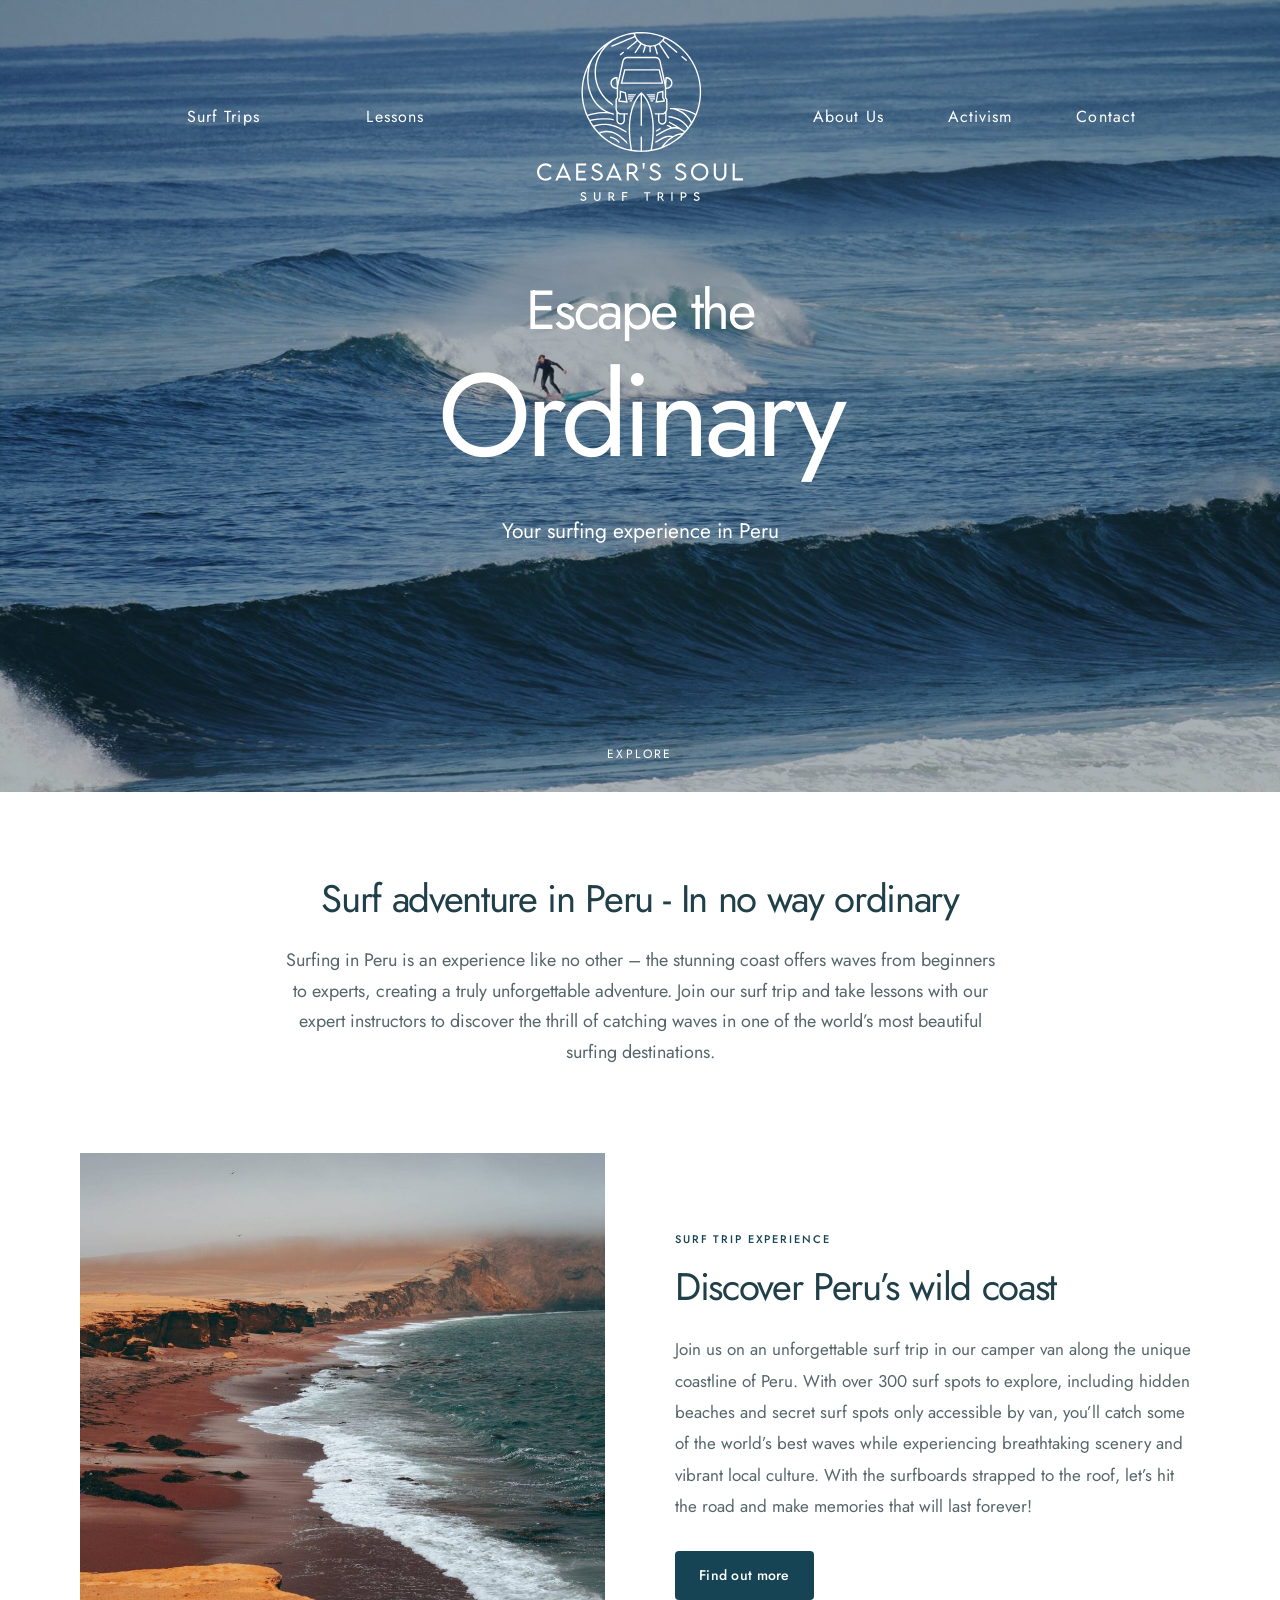
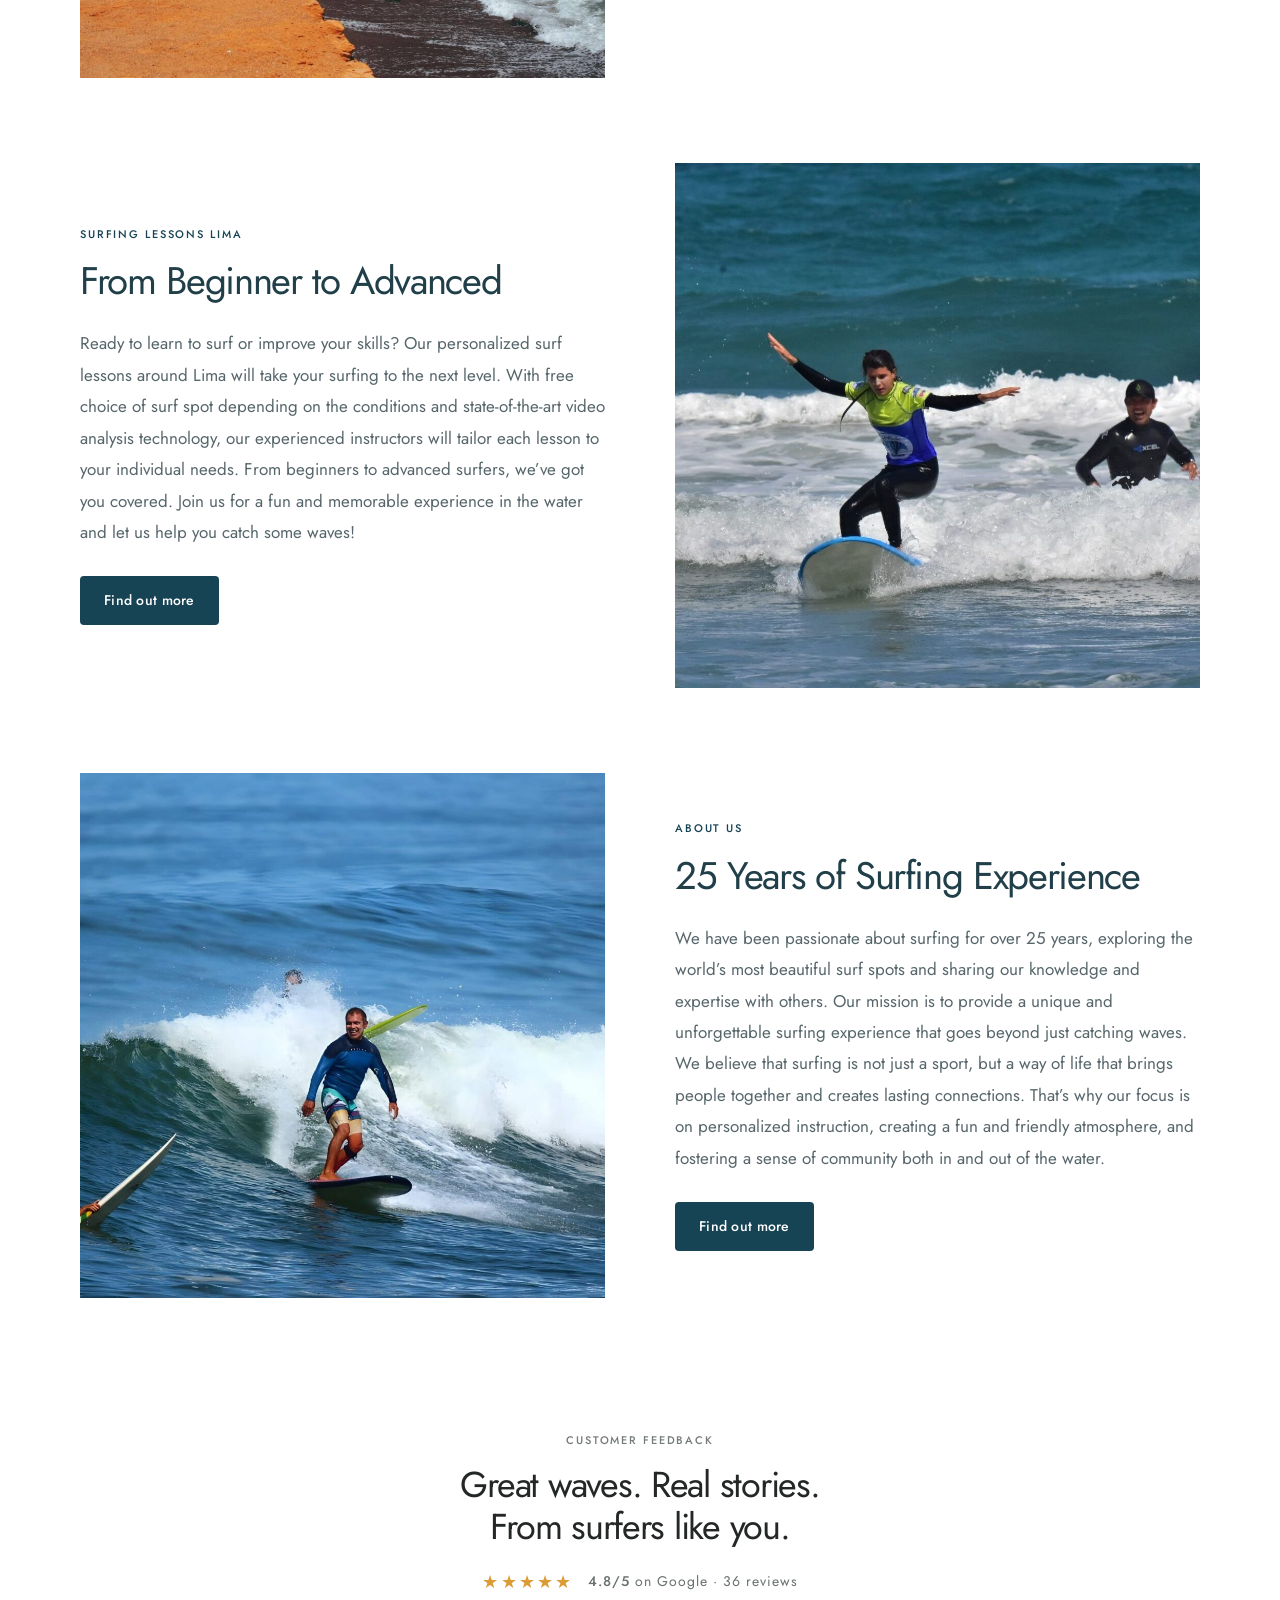
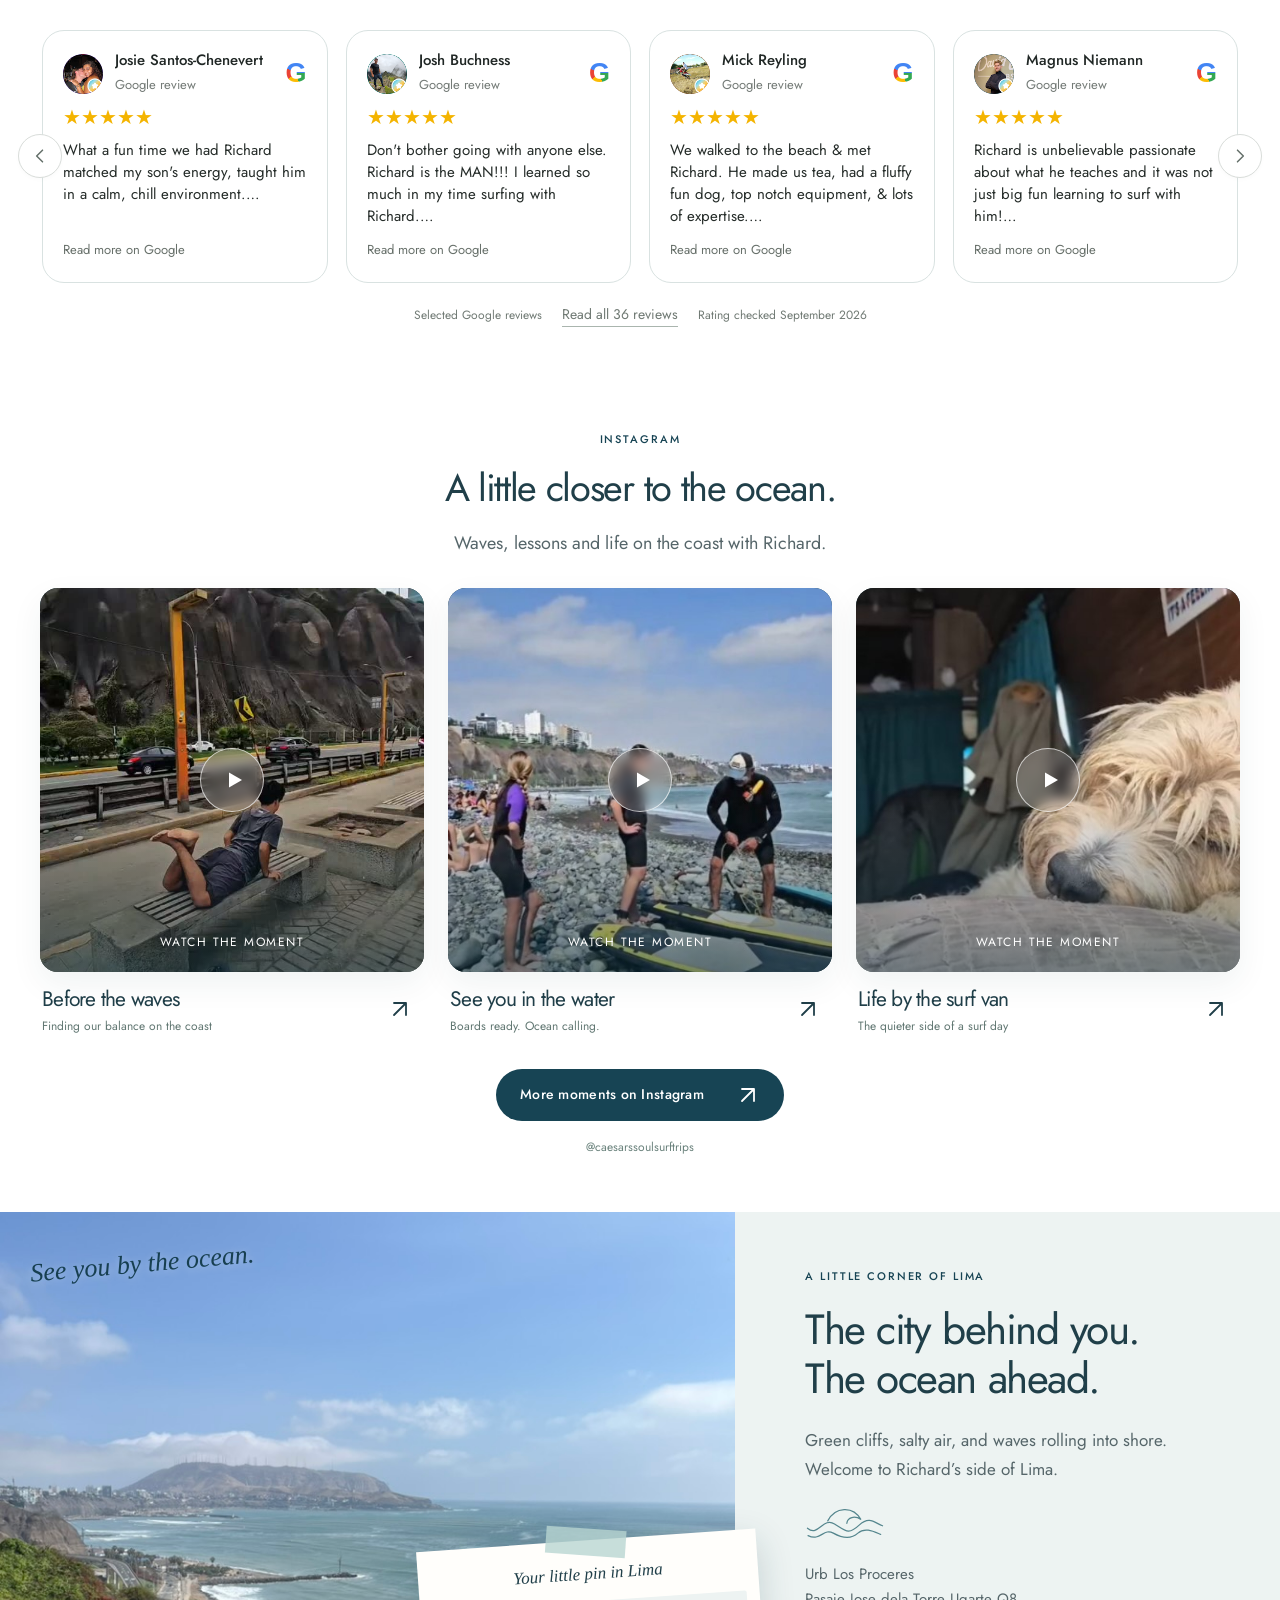
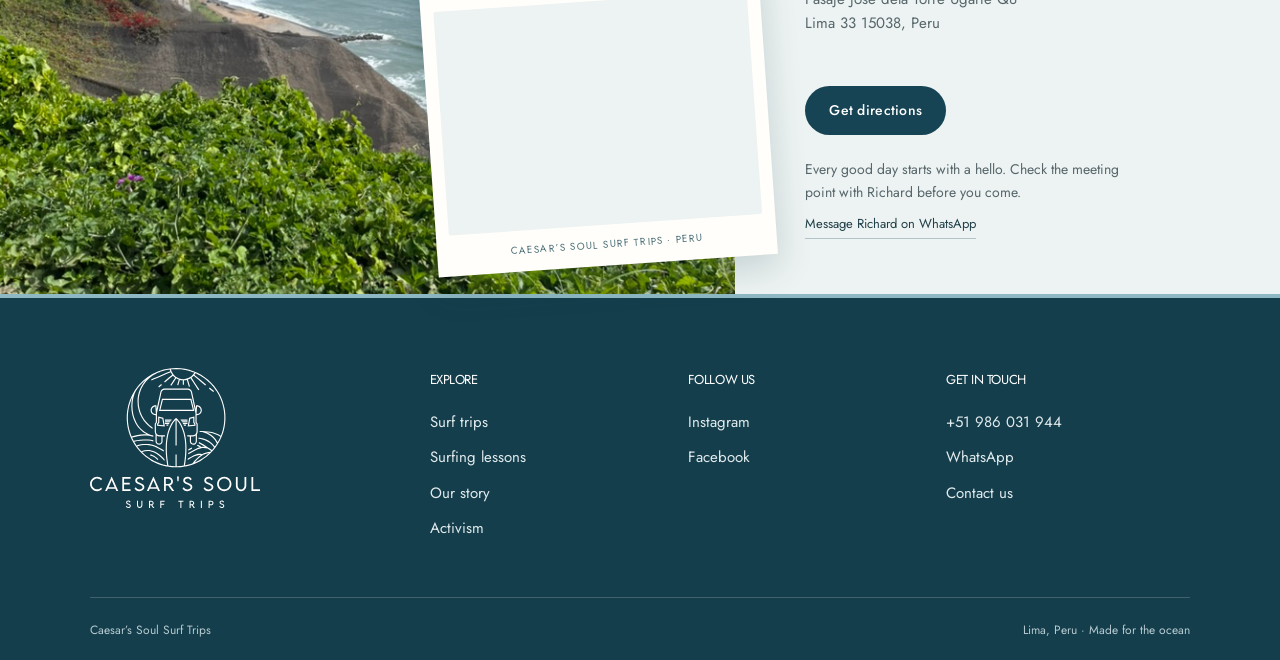
==== commit 0354f168: "Restore original fixed ocean hero effect on desktop" ====
--- a/index.html
+++ b/index.html
@@ -1 +1 @@
-<!doctype html><html lang="en"><head><meta charset="utf-8"><meta name="viewport" content="width=device-width, initial-scale=1"><title>Surf Trips &amp; Surfing Lessons in Peru | Caesar's Soul Surf Trips</title><meta name="description" content="Surf trips along the Peruvian coast and personalized surf lessons in Lima with Caesar’s Soul Surf Trips."><meta name="robots" content="index,follow"><link rel="canonical" href="https://caesarssoulsurf.com/"><link rel="icon" href="/assets/favicon.png"><link rel="stylesheet" href="/styles.css?v=5a539f1f6959"><link rel="preload" as="image" href="/assets/hero.jpg"><script src="/app.js?v=5a539f1f6959" defer></script></head><body class="home-page original-home"><section class="hero hero-home"><a class="skip" href="#content">Skip to content</a><header class="header"><nav class="desktop-nav" aria-label="Main navigation"><div class="nav-links nav-links-left"><a href="/surf-trips/" >Surf Trips</a><a href="/lessons/" >Lessons</a></div><a class="logo" href="/" aria-label="Caesar’s Soul Surf Trips — home"><img src="/assets/white_logo_font_bottom.svg" alt="Caesar’s Soul Surf Trips" width="220" height="180"></a><div class="nav-links nav-links-right"><a href="/about/" >About Us</a><a href="/advocacy/" >Activism</a><a href="/contact/" >Contact</a></div></nav><div class="mobile-header"><a href="/" aria-label="Home"><img src="/assets/white_logo_font_bottom.svg" alt="Caesar’s Soul Surf Trips" width="125" height="110"></a><button class="menu-toggle" aria-expanded="false" aria-controls="mobile-nav">Menu <span aria-hidden="true">☰</span></button></div><nav id="mobile-nav" class="mobile-nav" aria-label="Mobile navigation" hidden><a href="/" aria-current="page">Home</a><a href="/surf-trips/" >Surf Trips</a><a href="/lessons/" >Lessons</a><a href="/about/" >About Us</a><a href="/advocacy/" >Activism</a><a href="/contact/" >Contact</a></nav></header><div class="hero-copy"><h1><span>Escape the</span>Ordinary</h1><p>Your surfing experience in Peru</p></div><a class="scroll-hint" href="#content" aria-label="Explore the website">Explore </a></section><main id="content"><section class="intro original-intro"><h2>Surf adventure in Peru - In no way ordinary</h2><p>Surfing in Peru is an experience like no other – the stunning coast offers waves from beginners to experts, creating a truly unforgettable adventure. Join our surf trip and take lessons with our expert instructors to discover the thrill of catching waves in one of the world’s most beautiful surfing destinations.</p></section><div class="sections original-sections"><section class="split "><div class="split-image"><img class="" src="/assets/peru_resized-1024x1024.jpg" alt="Surf adventure along the coast of Peru" loading="lazy" decoding="async"></div><div class="split-copy"><p class="eyebrow">Surf trip experience</p><h2>Discover Peru’s wild coast</h2><p>Join us on an unforgettable surf trip in our camper van along the unique coastline of Peru. With over 300 surf spots to explore, including hidden beaches and secret surf spots only accessible by van, you’ll catch some of the world’s best waves while experiencing breathtaking scenery and vibrant local culture. With the surfboards strapped to the roof, let’s hit the road and make memories that will last forever!</p><a class="button " href="/surf-trips/">Find out more</a></div></section><section class="split reverse"><div class="split-image"><img class="" src="/assets/43163323_2741460079213431_8113777853092331520_n-1024x1024.jpg" alt="Surfing lessons with Richard in Lima" loading="lazy" decoding="async"></div><div class="split-copy"><p class="eyebrow">Surfing lessons Lima</p><h2>From Beginner to Advanced</h2><p>Ready to learn to surf or improve your skills? Our personalized surf lessons around Lima will take your surfing to the next level. With free choice of surf spot depending on the conditions and state-of-the-art video analysis technology, our experienced instructors will tailor each lesson to your individual needs. From beginners to advanced surfers, we’ve got you covered. Join us for a fun and memorable experience in the water and let us help you catch some waves!</p><a class="button " href="/lessons/">Find out more</a></div></section><section class="split "><div class="split-image"><img class="" src="/assets/upscaler-Snapinsta.app_1080_157530519_3919978811388928_5125292825138904395_n-2x-1024x1024.jpg" alt="Richard surfing a wave in Peru" loading="lazy" decoding="async"></div><div class="split-copy"><p class="eyebrow">About us</p><h2>25 Years of Surfing Experience</h2><p>We have been passionate about surfing for over 25 years, exploring the world’s most beautiful surf spots and sharing our knowledge and expertise with others. Our mission is to provide a unique and unforgettable surfing experience that goes beyond just catching waves. We believe that surfing is not just a sport, but a way of life that brings people together and creates lasting connections. That’s why our focus is on personalized instruction, creating a fun and friendly atmosphere, and fostering a sense of community both in and out of the water.</p><a class="button " href="/about/">Find out more</a></div></section></div><section class="google-reviews" id="google-reviews" aria-labelledby="reviews-heading"><header class="reviews-heading"><p class="eyebrow">Customer feedback</p><h2 id="reviews-heading">Great waves. Real stories.<br>From surfers like you.</h2><p class="reviews-rating"><span class="rating-stars" aria-hidden="true">★★★★★</span><span><strong>4.8/5</strong> on Google · 36 reviews</span></p></header><div class="review-carousel" role="region" aria-label="Selected Google reviews" aria-roledescription="carousel"><button class="review-arrow review-prev" aria-label="Previous reviews" aria-controls="review-cards" hidden><svg class="arrow-icon" viewBox="0 0 24 24" width="24" height="24" fill="none" stroke="currentColor" stroke-width="1.8" stroke-linecap="round" stroke-linejoin="round" aria-hidden="true" focusable="false"><path d="m15 5-7 7 7 7"/></svg></button><div class="review-cards" id="review-cards" tabindex="0" aria-label="Swipe or scroll to browse reviews"><figure class="google-review-card"><figcaption><span class="review-avatar" aria-hidden="true"><img src="/media/reviews/josie.jpg" alt="" width="44" height="44" loading="lazy" decoding="async"></span><div><a href="https://www.google.com/maps/contrib/115795389318138880476/reviews?hl=en" target="_blank" rel="noopener noreferrer">Josie Santos-Chenevert</a><span>Google review</span></div><span class="google-mark" aria-label="Google">G</span></figcaption><span class="rating-stars" role="img" aria-label="5 out of 5 stars">★★★★★</span><blockquote>What a fun time we had Richard matched my son's energy,  taught him in a calm, chill environment.…</blockquote><a class="review-read-more" href="https://www.google.com/search?q=Caesars+Surf+Lessons+Lima+%E2%80%93+Soul+Surftrips&amp;si=APenkKm7iecQ4G6P-TsbSMFKIQtv3EFIqRAFw-i8uEbk55Z-_2t6E2nAcfw6A1wcYHa4MsYsliSc2XcHP3xqcKp-61ZVwGQEOQCvAKkKn0cenu7PqJFAFZc%3D" target="_blank" rel="noopener noreferrer">Read more on Google</a></figure><figure class="google-review-card"><figcaption><span class="review-avatar" aria-hidden="true"><img src="/media/reviews/josh.jpg" alt="" width="44" height="44" loading="lazy" decoding="async"></span><div><a href="https://www.google.com/maps/contrib/108381646120749730411/reviews?hl=en" target="_blank" rel="noopener noreferrer">Josh Buchness</a><span>Google review</span></div><span class="google-mark" aria-label="Google">G</span></figcaption><span class="rating-stars" role="img" aria-label="5 out of 5 stars">★★★★★</span><blockquote>Don't bother going with anyone else. Richard is the MAN!!! I learned so much in my time surfing with Richard.…</blockquote><a class="review-read-more" href="https://www.google.com/search?q=Caesars+Surf+Lessons+Lima+%E2%80%93+Soul+Surftrips&amp;si=APenkKm7iecQ4G6P-TsbSMFKIQtv3EFIqRAFw-i8uEbk55Z-_2t6E2nAcfw6A1wcYHa4MsYsliSc2XcHP3xqcKp-61ZVwGQEOQCvAKkKn0cenu7PqJFAFZc%3D" target="_blank" rel="noopener noreferrer">Read more on Google</a></figure><figure class="google-review-card"><figcaption><span class="review-avatar" aria-hidden="true"><img src="/media/reviews/mick.jpg" alt="" width="44" height="44" loading="lazy" decoding="async"></span><div><a href="https://www.google.com/maps/contrib/110199332185014157491/reviews?hl=en" target="_blank" rel="noopener noreferrer">Mick Reyling</a><span>Google review</span></div><span class="google-mark" aria-label="Google">G</span></figcaption><span class="rating-stars" role="img" aria-label="5 out of 5 stars">★★★★★</span><blockquote>We walked to the beach &amp; met Richard. He made us tea, had a fluffy fun dog, top notch equipment, &amp; lots of expertise.…</blockquote><a class="review-read-more" href="https://www.google.com/search?q=Caesars+Surf+Lessons+Lima+%E2%80%93+Soul+Surftrips&amp;si=APenkKm7iecQ4G6P-TsbSMFKIQtv3EFIqRAFw-i8uEbk55Z-_2t6E2nAcfw6A1wcYHa4MsYsliSc2XcHP3xqcKp-61ZVwGQEOQCvAKkKn0cenu7PqJFAFZc%3D" target="_blank" rel="noopener noreferrer">Read more on Google</a></figure><figure class="google-review-card"><figcaption><span class="review-avatar" aria-hidden="true"><img src="/media/reviews/magnus.jpg" alt="" width="44" height="44" loading="lazy" decoding="async"></span><div><a href="https://www.google.com/maps/contrib/107253339044171945945/reviews?hl=en" target="_blank" rel="noopener noreferrer">Magnus Niemann</a><span>Google review</span></div><span class="google-mark" aria-label="Google">G</span></figcaption><span class="rating-stars" role="img" aria-label="5 out of 5 stars">★★★★★</span><blockquote>Richard is unbelievable passionate about what he teaches and it was not just big fun learning to surf with him!…</blockquote><a class="review-read-more" href="https://www.google.com/search?q=Caesars+Surf+Lessons+Lima+%E2%80%93+Soul+Surftrips&amp;si=APenkKm7iecQ4G6P-TsbSMFKIQtv3EFIqRAFw-i8uEbk55Z-_2t6E2nAcfw6A1wcYHa4MsYsliSc2XcHP3xqcKp-61ZVwGQEOQCvAKkKn0cenu7PqJFAFZc%3D" target="_blank" rel="noopener noreferrer">Read more on Google</a></figure></div><button class="review-arrow review-next" aria-label="Next reviews" aria-controls="review-cards" hidden><svg class="arrow-icon" viewBox="0 0 24 24" width="24" height="24" fill="none" stroke="currentColor" stroke-width="1.8" stroke-linecap="round" stroke-linejoin="round" aria-hidden="true" focusable="false"><path d="m9 5 7 7-7 7"/></svg></button><span class="sr-only" id="review-status" aria-live="polite"></span></div><div class="reviews-source"><span>Selected Google reviews</span><a class="google-all-link" href="https://www.google.com/search?q=Caesars+Surf+Lessons+Lima+%E2%80%93+Soul+Surftrips&amp;si=APenkKm7iecQ4G6P-TsbSMFKIQtv3EFIqRAFw-i8uEbk55Z-_2t6E2nAcfw6A1wcYHa4MsYsliSc2XcHP3xqcKp-61ZVwGQEOQCvAKkKn0cenu7PqJFAFZc%3D" target="_blank" rel="noopener noreferrer">Read all 36 reviews</a><span>Rating checked September 2026</span></div></section><section class="instagram-section" id="instagram" aria-labelledby="instagram-heading"><div class="instagram-heading"><p class="eyebrow">Instagram</p><h2 id="instagram-heading">A little closer to the ocean.</h2><p>Waves, lessons and life on the coast with Richard.</p></div><div class="instagram-grid"><article class="instagram-post"><div class="surf-video-wrap "><video class="surf-video" data-start="0" controls playsinline muted preload="none" poster="/media/surf-lessons.jpg" aria-label="Before the waves"><source src="/media/surf-lessons.mp4" type="video/mp4">Your browser does not support video. <a href="https://www.instagram.com/reel/DbWFin_SDp0/">Watch on Instagram</a>.</video><button class="surf-play" type="button" aria-label="Play Before the waves"><span aria-hidden="true"><svg viewBox="0 0 24 24" width="24" height="24" fill="currentColor" focusable="false"><path d="M7 4.5v15L20 12Z"/></svg></span><span class="surf-play-label">Watch the moment</span></button></div><div class="surf-video-caption"><div><h3>Before the waves</h3><p>Finding our balance on the coast</p></div><a href="https://www.instagram.com/reel/DbWFin_SDp0/" target="_blank" rel="noopener noreferrer" aria-label="Open Before the waves on Instagram"><svg class="arrow-icon" viewBox="0 0 24 24" width="24" height="24" fill="none" stroke="currentColor" stroke-width="1.8" stroke-linecap="round" stroke-linejoin="round" aria-hidden="true" focusable="false"><path d="M6 18 18 6M6 6h12v12"/></svg></a></div></article><article class="instagram-post"><div class="surf-video-wrap "><video class="surf-video" data-start="0" controls playsinline muted preload="none" poster="/media/by-the-ocean.jpg" aria-label="See you in the water"><source src="/media/by-the-ocean.mp4" type="video/mp4">Your browser does not support video. <a href="https://www.instagram.com/reel/DbZBV9PSUcM/">Watch on Instagram</a>.</video><button class="surf-play" type="button" aria-label="Play See you in the water"><span aria-hidden="true"><svg viewBox="0 0 24 24" width="24" height="24" fill="currentColor" focusable="false"><path d="M7 4.5v15L20 12Z"/></svg></span><span class="surf-play-label">Watch the moment</span></button></div><div class="surf-video-caption"><div><h3>See you in the water</h3><p>Boards ready. Ocean calling.</p></div><a href="https://www.instagram.com/reel/DbZBV9PSUcM/" target="_blank" rel="noopener noreferrer" aria-label="Open See you in the water on Instagram"><svg class="arrow-icon" viewBox="0 0 24 24" width="24" height="24" fill="none" stroke="currentColor" stroke-width="1.8" stroke-linecap="round" stroke-linejoin="round" aria-hidden="true" focusable="false"><path d="M6 18 18 6M6 6h12v12"/></svg></a></div></article><article class="instagram-post"><div class="surf-video-wrap "><video class="surf-video" data-start="0" controls playsinline muted preload="none" poster="/media/surf-van.jpg" aria-label="Life by the surf van"><source src="/media/surf-van.mp4" type="video/mp4">Your browser does not support video. <a href="https://www.instagram.com/reel/Da3vONkye_d/">Watch on Instagram</a>.</video><button class="surf-play" type="button" aria-label="Play Life by the surf van"><span aria-hidden="true"><svg viewBox="0 0 24 24" width="24" height="24" fill="currentColor" focusable="false"><path d="M7 4.5v15L20 12Z"/></svg></span><span class="surf-play-label">Watch the moment</span></button></div><div class="surf-video-caption"><div><h3>Life by the surf van</h3><p>The quieter side of a surf day</p></div><a href="https://www.instagram.com/reel/Da3vONkye_d/" target="_blank" rel="noopener noreferrer" aria-label="Open Life by the surf van on Instagram"><svg class="arrow-icon" viewBox="0 0 24 24" width="24" height="24" fill="none" stroke="currentColor" stroke-width="1.8" stroke-linecap="round" stroke-linejoin="round" aria-hidden="true" focusable="false"><path d="M6 18 18 6M6 6h12v12"/></svg></a></div></article></div><a class="button instagram-follow" href="https://www.instagram.com/caesarssoulsurftrips" target="_blank" rel="noopener noreferrer">More moments on Instagram <span aria-hidden="true"><svg class="arrow-icon" viewBox="0 0 24 24" width="24" height="24" fill="none" stroke="currentColor" stroke-width="1.8" stroke-linecap="round" stroke-linejoin="round" aria-hidden="true" focusable="false"><path d="M6 18 18 6M6 6h12v12"/></svg></span></a><p class="instagram-note">@caesarssoulsurftrips</p></section><section class="surf-location location-postcard" id="location" aria-labelledby="location-heading"><div class="location-scene"><img class="location-coast-photo" src="/media/lima-coast-introduction.jpg" width="768" height="1024" alt="Green cliffs overlooking Lima’s beaches and the Pacific Ocean" loading="lazy" decoding="async"><span class="coast-photo-note">See you by the ocean.</span><div class="location-map-postcard"><span class="map-postcard-label">Your little pin in Lima</span><div class="location-map"><iframe title="Caesars Surf Lessons Lima – Soul Surftrips on Google Maps" src="https://www.google.com/maps/embed?pb=!1m14!1m8!1m3!1d9000!2d-77.0338491!3d-12.131292!3m2!1i1024!2i768!4f13.1!3m3!1m2!1s0x9105c9345cf4f861%3A0xf8ea9fe23767f212!2sCaesars%20Surf%20Lessons%20Lima%20%E2%80%93%20Soul%20Surftrips!5e0!3m2!1sen!2spe!4v1790718642669!5m2!1sen!2spe" loading="lazy" referrerpolicy="no-referrer-when-downgrade" allowfullscreen></iframe></div><span class="map-postcard-footer">Caesar’s Soul Surf Trips · Peru</span></div></div><div class="location-copy"><p class="eyebrow">A little corner of Lima</p><h2 id="location-heading">The city behind you.<br>The ocean ahead.</h2><p class="location-welcome">Green cliffs, salty air, and waves rolling into shore. Welcome to Richard’s side of Lima.</p><svg class="location-wave" viewBox="0 0 130 55" fill="none" aria-hidden="true"><path d="M4 36c18 15 25-19 44-7s23 18 40 2 26-3 38 1M5 48c20 10 25-13 41-4s29 10 40 0 25-3 37 2M37 24c12-23 41-25 54-2-10-7-22-4-23 6" stroke="currentColor" stroke-width="2" stroke-linecap="round"/></svg><address>Urb Los Proceres<br>Pasaje Jose dela Torre Ugarte Q8<br>Lima 33 15038, Peru</address><a class="button" href="https://www.google.com/maps/dir/?api=1&amp;destination=-12.131292,-77.0338491" target="_blank" rel="noopener noreferrer">Get directions</a><p class="location-note">Every good day starts with a hello. Check the meeting point with Richard before you come.</p><a class="location-whatsapp" href="https://wa.me/51986031944?text=Hi%20Richard!%20Where%20should%20we%20meet%20for%20my%20surf%20experience%3F" target="_blank" rel="noopener noreferrer">Message Richard on WhatsApp</a></div></section></main><footer><div class="footer-inner"><a href="/" aria-label="Home"><img class="footer-logo" src="/assets/white_logo_font_bottom.svg" alt="Caesar's Soul Surf Trips" loading="lazy" decoding="async"></a><div><h2>Explore</h2><a href="/surf-trips/">Surf trips</a><a href="/lessons/">Surfing lessons</a><a href="/about/">Our story</a><a href="/advocacy/">Activism</a></div><div><h2>Follow us</h2><a href="https://www.instagram.com/caesarssoulsurftrips" target="_blank" rel="noopener noreferrer">Instagram</a><a href="https://web.facebook.com/CaesarsSoulSurftrips" target="_blank" rel="noopener noreferrer">Facebook</a></div><div><h2>Get in touch</h2><a href="tel:+51986031944">+51 986 031 944</a><a href="https://wa.me/51986031944" target="_blank" rel="noopener noreferrer">WhatsApp</a><a href="/contact/">Contact us</a></div></div><div class="footer-bottom"><span>Caesar’s Soul Surf Trips</span><span>Lima, Peru · Made for the ocean</span></div></footer><a class="floating-whatsapp" href="https://wa.me/51986031944" target="_blank" rel="noopener noreferrer" aria-label="Chat with Richard on WhatsApp at +51 986 031 944"><svg viewBox="0 0 24 24" fill="none" stroke="currentColor" stroke-width="1.7" aria-hidden="true"><path d="M20 11.5a8.5 8.5 0 0 1-12.8 7.3L3 20l1.2-4.2A8.5 8.5 0 1 1 20 11.5Z"/><path d="M8 7.5c0 4.7 3.8 8.5 8.5 8.5l1-2.5-3-1-1 1c-1.6-.7-2.8-1.9-3.5-3.5l1-1-1-2.5Z"/></svg><span>WhatsApp Richard</span></a></body></html>+<!doctype html><html lang="en"><head><meta charset="utf-8"><meta name="viewport" content="width=device-width, initial-scale=1"><title>Surf Trips &amp; Surfing Lessons in Peru | Caesar's Soul Surf Trips</title><meta name="description" content="Surf trips along the Peruvian coast and personalized surf lessons in Lima with Caesar’s Soul Surf Trips."><meta name="robots" content="index,follow"><link rel="canonical" href="https://caesarssoulsurf.com/"><link rel="icon" href="/assets/favicon.png"><link rel="stylesheet" href="/styles.css?v=d7aa30cd1781"><link rel="preload" as="image" href="/assets/hero.jpg"><script src="/app.js?v=d7aa30cd1781" defer></script></head><body class="home-page original-home"><section class="hero hero-home"><a class="skip" href="#content">Skip to content</a><header class="header"><nav class="desktop-nav" aria-label="Main navigation"><div class="nav-links nav-links-left"><a href="/surf-trips/" >Surf Trips</a><a href="/lessons/" >Lessons</a></div><a class="logo" href="/" aria-label="Caesar’s Soul Surf Trips — home"><img src="/assets/white_logo_font_bottom.svg" alt="Caesar’s Soul Surf Trips" width="220" height="180"></a><div class="nav-links nav-links-right"><a href="/about/" >About Us</a><a href="/advocacy/" >Activism</a><a href="/contact/" >Contact</a></div></nav><div class="mobile-header"><a href="/" aria-label="Home"><img src="/assets/white_logo_font_bottom.svg" alt="Caesar’s Soul Surf Trips" width="125" height="110"></a><button class="menu-toggle" aria-expanded="false" aria-controls="mobile-nav">Menu <span aria-hidden="true">☰</span></button></div><nav id="mobile-nav" class="mobile-nav" aria-label="Mobile navigation" hidden><a href="/" aria-current="page">Home</a><a href="/surf-trips/" >Surf Trips</a><a href="/lessons/" >Lessons</a><a href="/about/" >About Us</a><a href="/advocacy/" >Activism</a><a href="/contact/" >Contact</a></nav></header><div class="hero-copy"><h1><span>Escape the</span>Ordinary</h1><p>Your surfing experience in Peru</p></div><a class="scroll-hint" href="#content" aria-label="Explore the website">Explore </a></section><main id="content"><section class="intro original-intro"><h2>Surf adventure in Peru - In no way ordinary</h2><p>Surfing in Peru is an experience like no other – the stunning coast offers waves from beginners to experts, creating a truly unforgettable adventure. Join our surf trip and take lessons with our expert instructors to discover the thrill of catching waves in one of the world’s most beautiful surfing destinations.</p></section><div class="sections original-sections"><section class="split "><div class="split-image"><img class="" src="/assets/peru_resized-1024x1024.jpg" alt="Surf adventure along the coast of Peru" loading="lazy" decoding="async"></div><div class="split-copy"><p class="eyebrow">Surf trip experience</p><h2>Discover Peru’s wild coast</h2><p>Join us on an unforgettable surf trip in our camper van along the unique coastline of Peru. With over 300 surf spots to explore, including hidden beaches and secret surf spots only accessible by van, you’ll catch some of the world’s best waves while experiencing breathtaking scenery and vibrant local culture. With the surfboards strapped to the roof, let’s hit the road and make memories that will last forever!</p><a class="button " href="/surf-trips/">Find out more</a></div></section><section class="split reverse"><div class="split-image"><img class="" src="/assets/43163323_2741460079213431_8113777853092331520_n-1024x1024.jpg" alt="Surfing lessons with Richard in Lima" loading="lazy" decoding="async"></div><div class="split-copy"><p class="eyebrow">Surfing lessons Lima</p><h2>From Beginner to Advanced</h2><p>Ready to learn to surf or improve your skills? Our personalized surf lessons around Lima will take your surfing to the next level. With free choice of surf spot depending on the conditions and state-of-the-art video analysis technology, our experienced instructors will tailor each lesson to your individual needs. From beginners to advanced surfers, we’ve got you covered. Join us for a fun and memorable experience in the water and let us help you catch some waves!</p><a class="button " href="/lessons/">Find out more</a></div></section><section class="split "><div class="split-image"><img class="" src="/assets/upscaler-Snapinsta.app_1080_157530519_3919978811388928_5125292825138904395_n-2x-1024x1024.jpg" alt="Richard surfing a wave in Peru" loading="lazy" decoding="async"></div><div class="split-copy"><p class="eyebrow">About us</p><h2>25 Years of Surfing Experience</h2><p>We have been passionate about surfing for over 25 years, exploring the world’s most beautiful surf spots and sharing our knowledge and expertise with others. Our mission is to provide a unique and unforgettable surfing experience that goes beyond just catching waves. We believe that surfing is not just a sport, but a way of life that brings people together and creates lasting connections. That’s why our focus is on personalized instruction, creating a fun and friendly atmosphere, and fostering a sense of community both in and out of the water.</p><a class="button " href="/about/">Find out more</a></div></section></div><section class="google-reviews" id="google-reviews" aria-labelledby="reviews-heading"><header class="reviews-heading"><p class="eyebrow">Customer feedback</p><h2 id="reviews-heading">Great waves. Real stories.<br>From surfers like you.</h2><p class="reviews-rating"><span class="rating-stars" aria-hidden="true">★★★★★</span><span><strong>4.8/5</strong> on Google · 36 reviews</span></p></header><div class="review-carousel" role="region" aria-label="Selected Google reviews" aria-roledescription="carousel"><button class="review-arrow review-prev" aria-label="Previous reviews" aria-controls="review-cards" hidden><svg class="arrow-icon" viewBox="0 0 24 24" width="24" height="24" fill="none" stroke="currentColor" stroke-width="1.8" stroke-linecap="round" stroke-linejoin="round" aria-hidden="true" focusable="false"><path d="m15 5-7 7 7 7"/></svg></button><div class="review-cards" id="review-cards" tabindex="0" aria-label="Swipe or scroll to browse reviews"><figure class="google-review-card"><figcaption><span class="review-avatar" aria-hidden="true"><img src="/media/reviews/josie.jpg" alt="" width="44" height="44" loading="lazy" decoding="async"></span><div><a href="https://www.google.com/maps/contrib/115795389318138880476/reviews?hl=en" target="_blank" rel="noopener noreferrer">Josie Santos-Chenevert</a><span>Google review</span></div><span class="google-mark" aria-label="Google">G</span></figcaption><span class="rating-stars" role="img" aria-label="5 out of 5 stars">★★★★★</span><blockquote>What a fun time we had Richard matched my son's energy,  taught him in a calm, chill environment.…</blockquote><a class="review-read-more" href="https://www.google.com/search?q=Caesars+Surf+Lessons+Lima+%E2%80%93+Soul+Surftrips&amp;si=APenkKm7iecQ4G6P-TsbSMFKIQtv3EFIqRAFw-i8uEbk55Z-_2t6E2nAcfw6A1wcYHa4MsYsliSc2XcHP3xqcKp-61ZVwGQEOQCvAKkKn0cenu7PqJFAFZc%3D" target="_blank" rel="noopener noreferrer">Read more on Google</a></figure><figure class="google-review-card"><figcaption><span class="review-avatar" aria-hidden="true"><img src="/media/reviews/josh.jpg" alt="" width="44" height="44" loading="lazy" decoding="async"></span><div><a href="https://www.google.com/maps/contrib/108381646120749730411/reviews?hl=en" target="_blank" rel="noopener noreferrer">Josh Buchness</a><span>Google review</span></div><span class="google-mark" aria-label="Google">G</span></figcaption><span class="rating-stars" role="img" aria-label="5 out of 5 stars">★★★★★</span><blockquote>Don't bother going with anyone else. Richard is the MAN!!! I learned so much in my time surfing with Richard.…</blockquote><a class="review-read-more" href="https://www.google.com/search?q=Caesars+Surf+Lessons+Lima+%E2%80%93+Soul+Surftrips&amp;si=APenkKm7iecQ4G6P-TsbSMFKIQtv3EFIqRAFw-i8uEbk55Z-_2t6E2nAcfw6A1wcYHa4MsYsliSc2XcHP3xqcKp-61ZVwGQEOQCvAKkKn0cenu7PqJFAFZc%3D" target="_blank" rel="noopener noreferrer">Read more on Google</a></figure><figure class="google-review-card"><figcaption><span class="review-avatar" aria-hidden="true"><img src="/media/reviews/mick.jpg" alt="" width="44" height="44" loading="lazy" decoding="async"></span><div><a href="https://www.google.com/maps/contrib/110199332185014157491/reviews?hl=en" target="_blank" rel="noopener noreferrer">Mick Reyling</a><span>Google review</span></div><span class="google-mark" aria-label="Google">G</span></figcaption><span class="rating-stars" role="img" aria-label="5 out of 5 stars">★★★★★</span><blockquote>We walked to the beach &amp; met Richard. He made us tea, had a fluffy fun dog, top notch equipment, &amp; lots of expertise.…</blockquote><a class="review-read-more" href="https://www.google.com/search?q=Caesars+Surf+Lessons+Lima+%E2%80%93+Soul+Surftrips&amp;si=APenkKm7iecQ4G6P-TsbSMFKIQtv3EFIqRAFw-i8uEbk55Z-_2t6E2nAcfw6A1wcYHa4MsYsliSc2XcHP3xqcKp-61ZVwGQEOQCvAKkKn0cenu7PqJFAFZc%3D" target="_blank" rel="noopener noreferrer">Read more on Google</a></figure><figure class="google-review-card"><figcaption><span class="review-avatar" aria-hidden="true"><img src="/media/reviews/magnus.jpg" alt="" width="44" height="44" loading="lazy" decoding="async"></span><div><a href="https://www.google.com/maps/contrib/107253339044171945945/reviews?hl=en" target="_blank" rel="noopener noreferrer">Magnus Niemann</a><span>Google review</span></div><span class="google-mark" aria-label="Google">G</span></figcaption><span class="rating-stars" role="img" aria-label="5 out of 5 stars">★★★★★</span><blockquote>Richard is unbelievable passionate about what he teaches and it was not just big fun learning to surf with him!…</blockquote><a class="review-read-more" href="https://www.google.com/search?q=Caesars+Surf+Lessons+Lima+%E2%80%93+Soul+Surftrips&amp;si=APenkKm7iecQ4G6P-TsbSMFKIQtv3EFIqRAFw-i8uEbk55Z-_2t6E2nAcfw6A1wcYHa4MsYsliSc2XcHP3xqcKp-61ZVwGQEOQCvAKkKn0cenu7PqJFAFZc%3D" target="_blank" rel="noopener noreferrer">Read more on Google</a></figure></div><button class="review-arrow review-next" aria-label="Next reviews" aria-controls="review-cards" hidden><svg class="arrow-icon" viewBox="0 0 24 24" width="24" height="24" fill="none" stroke="currentColor" stroke-width="1.8" stroke-linecap="round" stroke-linejoin="round" aria-hidden="true" focusable="false"><path d="m9 5 7 7-7 7"/></svg></button><span class="sr-only" id="review-status" aria-live="polite"></span></div><div class="reviews-source"><span>Selected Google reviews</span><a class="google-all-link" href="https://www.google.com/search?q=Caesars+Surf+Lessons+Lima+%E2%80%93+Soul+Surftrips&amp;si=APenkKm7iecQ4G6P-TsbSMFKIQtv3EFIqRAFw-i8uEbk55Z-_2t6E2nAcfw6A1wcYHa4MsYsliSc2XcHP3xqcKp-61ZVwGQEOQCvAKkKn0cenu7PqJFAFZc%3D" target="_blank" rel="noopener noreferrer">Read all 36 reviews</a><span>Rating checked September 2026</span></div></section><section class="instagram-section" id="instagram" aria-labelledby="instagram-heading"><div class="instagram-heading"><p class="eyebrow">Instagram</p><h2 id="instagram-heading">A little closer to the ocean.</h2><p>Waves, lessons and life on the coast with Richard.</p></div><div class="instagram-grid"><article class="instagram-post"><div class="surf-video-wrap "><video class="surf-video" data-start="0" controls playsinline muted preload="none" poster="/media/surf-lessons.jpg" aria-label="Before the waves"><source src="/media/surf-lessons.mp4" type="video/mp4">Your browser does not support video. <a href="https://www.instagram.com/reel/DbWFin_SDp0/">Watch on Instagram</a>.</video><button class="surf-play" type="button" aria-label="Play Before the waves"><span aria-hidden="true"><svg viewBox="0 0 24 24" width="24" height="24" fill="currentColor" focusable="false"><path d="M7 4.5v15L20 12Z"/></svg></span><span class="surf-play-label">Watch the moment</span></button></div><div class="surf-video-caption"><div><h3>Before the waves</h3><p>Finding our balance on the coast</p></div><a href="https://www.instagram.com/reel/DbWFin_SDp0/" target="_blank" rel="noopener noreferrer" aria-label="Open Before the waves on Instagram"><svg class="arrow-icon" viewBox="0 0 24 24" width="24" height="24" fill="none" stroke="currentColor" stroke-width="1.8" stroke-linecap="round" stroke-linejoin="round" aria-hidden="true" focusable="false"><path d="M6 18 18 6M6 6h12v12"/></svg></a></div></article><article class="instagram-post"><div class="surf-video-wrap "><video class="surf-video" data-start="0" controls playsinline muted preload="none" poster="/media/by-the-ocean.jpg" aria-label="See you in the water"><source src="/media/by-the-ocean.mp4" type="video/mp4">Your browser does not support video. <a href="https://www.instagram.com/reel/DbZBV9PSUcM/">Watch on Instagram</a>.</video><button class="surf-play" type="button" aria-label="Play See you in the water"><span aria-hidden="true"><svg viewBox="0 0 24 24" width="24" height="24" fill="currentColor" focusable="false"><path d="M7 4.5v15L20 12Z"/></svg></span><span class="surf-play-label">Watch the moment</span></button></div><div class="surf-video-caption"><div><h3>See you in the water</h3><p>Boards ready. Ocean calling.</p></div><a href="https://www.instagram.com/reel/DbZBV9PSUcM/" target="_blank" rel="noopener noreferrer" aria-label="Open See you in the water on Instagram"><svg class="arrow-icon" viewBox="0 0 24 24" width="24" height="24" fill="none" stroke="currentColor" stroke-width="1.8" stroke-linecap="round" stroke-linejoin="round" aria-hidden="true" focusable="false"><path d="M6 18 18 6M6 6h12v12"/></svg></a></div></article><article class="instagram-post"><div class="surf-video-wrap "><video class="surf-video" data-start="0" controls playsinline muted preload="none" poster="/media/surf-van.jpg" aria-label="Life by the surf van"><source src="/media/surf-van.mp4" type="video/mp4">Your browser does not support video. <a href="https://www.instagram.com/reel/Da3vONkye_d/">Watch on Instagram</a>.</video><button class="surf-play" type="button" aria-label="Play Life by the surf van"><span aria-hidden="true"><svg viewBox="0 0 24 24" width="24" height="24" fill="currentColor" focusable="false"><path d="M7 4.5v15L20 12Z"/></svg></span><span class="surf-play-label">Watch the moment</span></button></div><div class="surf-video-caption"><div><h3>Life by the surf van</h3><p>The quieter side of a surf day</p></div><a href="https://www.instagram.com/reel/Da3vONkye_d/" target="_blank" rel="noopener noreferrer" aria-label="Open Life by the surf van on Instagram"><svg class="arrow-icon" viewBox="0 0 24 24" width="24" height="24" fill="none" stroke="currentColor" stroke-width="1.8" stroke-linecap="round" stroke-linejoin="round" aria-hidden="true" focusable="false"><path d="M6 18 18 6M6 6h12v12"/></svg></a></div></article></div><a class="button instagram-follow" href="https://www.instagram.com/caesarssoulsurftrips" target="_blank" rel="noopener noreferrer">More moments on Instagram <span aria-hidden="true"><svg class="arrow-icon" viewBox="0 0 24 24" width="24" height="24" fill="none" stroke="currentColor" stroke-width="1.8" stroke-linecap="round" stroke-linejoin="round" aria-hidden="true" focusable="false"><path d="M6 18 18 6M6 6h12v12"/></svg></span></a><p class="instagram-note">@caesarssoulsurftrips</p></section><section class="surf-location location-postcard" id="location" aria-labelledby="location-heading"><div class="location-scene"><img class="location-coast-photo" src="/media/lima-coast-introduction.jpg" width="768" height="1024" alt="Green cliffs overlooking Lima’s beaches and the Pacific Ocean" loading="lazy" decoding="async"><span class="coast-photo-note">See you by the ocean.</span><div class="location-map-postcard"><span class="map-postcard-label">Your little pin in Lima</span><div class="location-map"><iframe title="Caesars Surf Lessons Lima – Soul Surftrips on Google Maps" src="https://www.google.com/maps/embed?pb=!1m14!1m8!1m3!1d9000!2d-77.0338491!3d-12.131292!3m2!1i1024!2i768!4f13.1!3m3!1m2!1s0x9105c9345cf4f861%3A0xf8ea9fe23767f212!2sCaesars%20Surf%20Lessons%20Lima%20%E2%80%93%20Soul%20Surftrips!5e0!3m2!1sen!2spe!4v1790718642669!5m2!1sen!2spe" loading="lazy" referrerpolicy="no-referrer-when-downgrade" allowfullscreen></iframe></div><span class="map-postcard-footer">Caesar’s Soul Surf Trips · Peru</span></div></div><div class="location-copy"><p class="eyebrow">A little corner of Lima</p><h2 id="location-heading">The city behind you.<br>The ocean ahead.</h2><p class="location-welcome">Green cliffs, salty air, and waves rolling into shore. Welcome to Richard’s side of Lima.</p><svg class="location-wave" viewBox="0 0 130 55" fill="none" aria-hidden="true"><path d="M4 36c18 15 25-19 44-7s23 18 40 2 26-3 38 1M5 48c20 10 25-13 41-4s29 10 40 0 25-3 37 2M37 24c12-23 41-25 54-2-10-7-22-4-23 6" stroke="currentColor" stroke-width="2" stroke-linecap="round"/></svg><address>Urb Los Proceres<br>Pasaje Jose dela Torre Ugarte Q8<br>Lima 33 15038, Peru</address><a class="button" href="https://www.google.com/maps/dir/?api=1&amp;destination=-12.131292,-77.0338491" target="_blank" rel="noopener noreferrer">Get directions</a><p class="location-note">Every good day starts with a hello. Check the meeting point with Richard before you come.</p><a class="location-whatsapp" href="https://wa.me/51986031944?text=Hi%20Richard!%20Where%20should%20we%20meet%20for%20my%20surf%20experience%3F" target="_blank" rel="noopener noreferrer">Message Richard on WhatsApp</a></div></section></main><footer><div class="footer-inner"><a href="/" aria-label="Home"><img class="footer-logo" src="/assets/white_logo_font_bottom.svg" alt="Caesar's Soul Surf Trips" loading="lazy" decoding="async"></a><div><h2>Explore</h2><a href="/surf-trips/">Surf trips</a><a href="/lessons/">Surfing lessons</a><a href="/about/">Our story</a><a href="/advocacy/">Activism</a></div><div><h2>Follow us</h2><a href="https://www.instagram.com/caesarssoulsurftrips" target="_blank" rel="noopener noreferrer">Instagram</a><a href="https://web.facebook.com/CaesarsSoulSurftrips" target="_blank" rel="noopener noreferrer">Facebook</a></div><div><h2>Get in touch</h2><a href="tel:+51986031944">+51 986 031 944</a><a href="https://wa.me/51986031944" target="_blank" rel="noopener noreferrer">WhatsApp</a><a href="/contact/">Contact us</a></div></div><div class="footer-bottom"><span>Caesar’s Soul Surf Trips</span><span>Lima, Peru · Made for the ocean</span></div></footer><a class="floating-whatsapp" href="https://wa.me/51986031944" target="_blank" rel="noopener noreferrer" aria-label="Chat with Richard on WhatsApp at +51 986 031 944"><svg viewBox="0 0 24 24" fill="none" stroke="currentColor" stroke-width="1.7" aria-hidden="true"><path d="M20 11.5a8.5 8.5 0 0 1-12.8 7.3L3 20l1.2-4.2A8.5 8.5 0 1 1 20 11.5Z"/><path d="M8 7.5c0 4.7 3.8 8.5 8.5 8.5l1-2.5-3-1-1 1c-1.6-.7-2.8-1.9-3.5-3.5l1-1-1-2.5Z"/></svg><span>WhatsApp Richard</span></a></body></html>
--- a/styles.css
+++ b/styles.css
@@ -294,3 +294,8 @@
 /* Keep the logo centered with Activism in the main navigation. */
 @media(min-width:761px){.desktop-nav{grid-template-columns:minmax(0,1fr) 210px minmax(0,1fr);gap:24px}.nav-links{display:flex;align-items:center;justify-content:space-evenly;gap:20px}.nav-links a{font-size:16px;letter-spacing:.07em;padding:12px 0;white-space:nowrap}.nav-links a:hover,.nav-links a[aria-current=page]{text-decoration:underline;text-underline-offset:9px;text-decoration-thickness:1px}}
 @media(min-width:761px) and (max-width:1000px){.desktop-nav{grid-template-columns:minmax(0,1fr) 165px minmax(0,1fr);gap:15px}.nav-links{gap:12px}.nav-links a{font-size:14px;letter-spacing:.02em}}
+
+/* Restore the original homepage's fixed ocean backdrop on desktop. */
+@media (min-width:1025px) and (prefers-reduced-motion:no-preference){
+ .original-home .hero-home{background-attachment:fixed}
+}
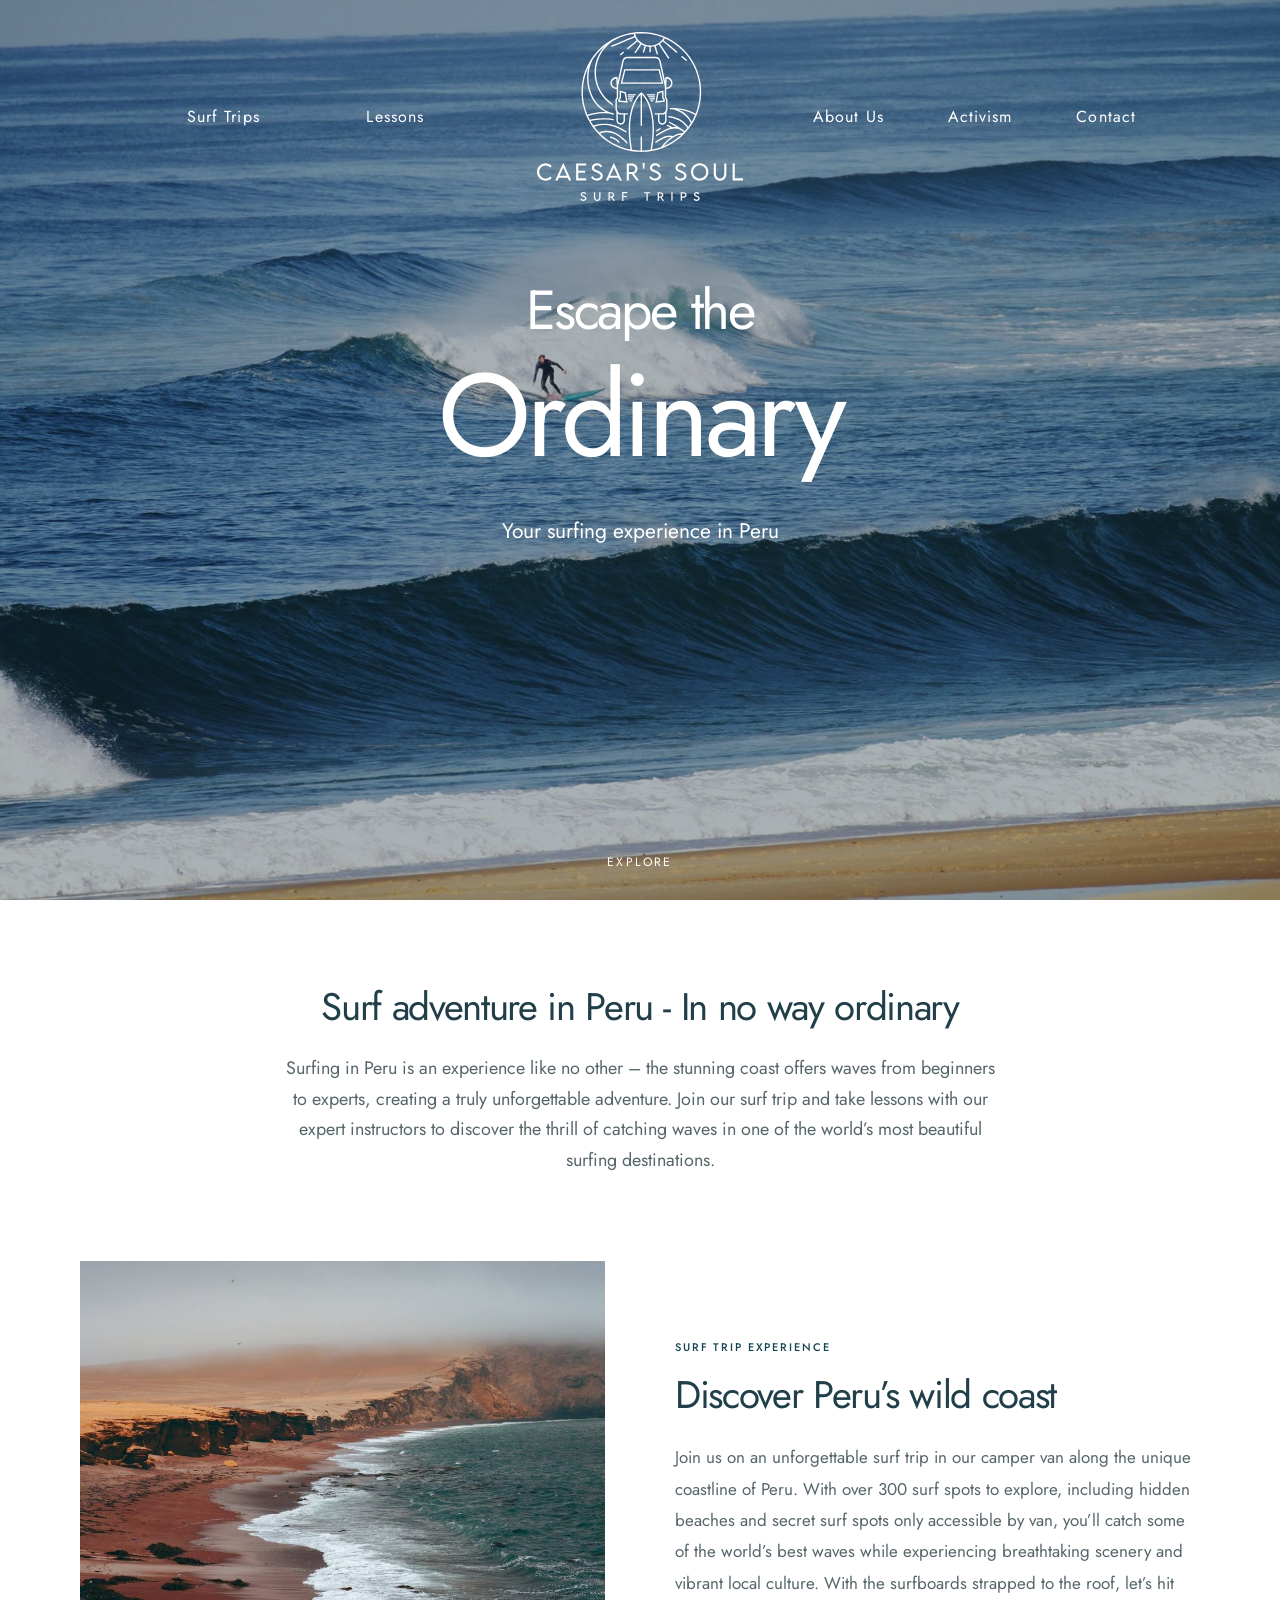
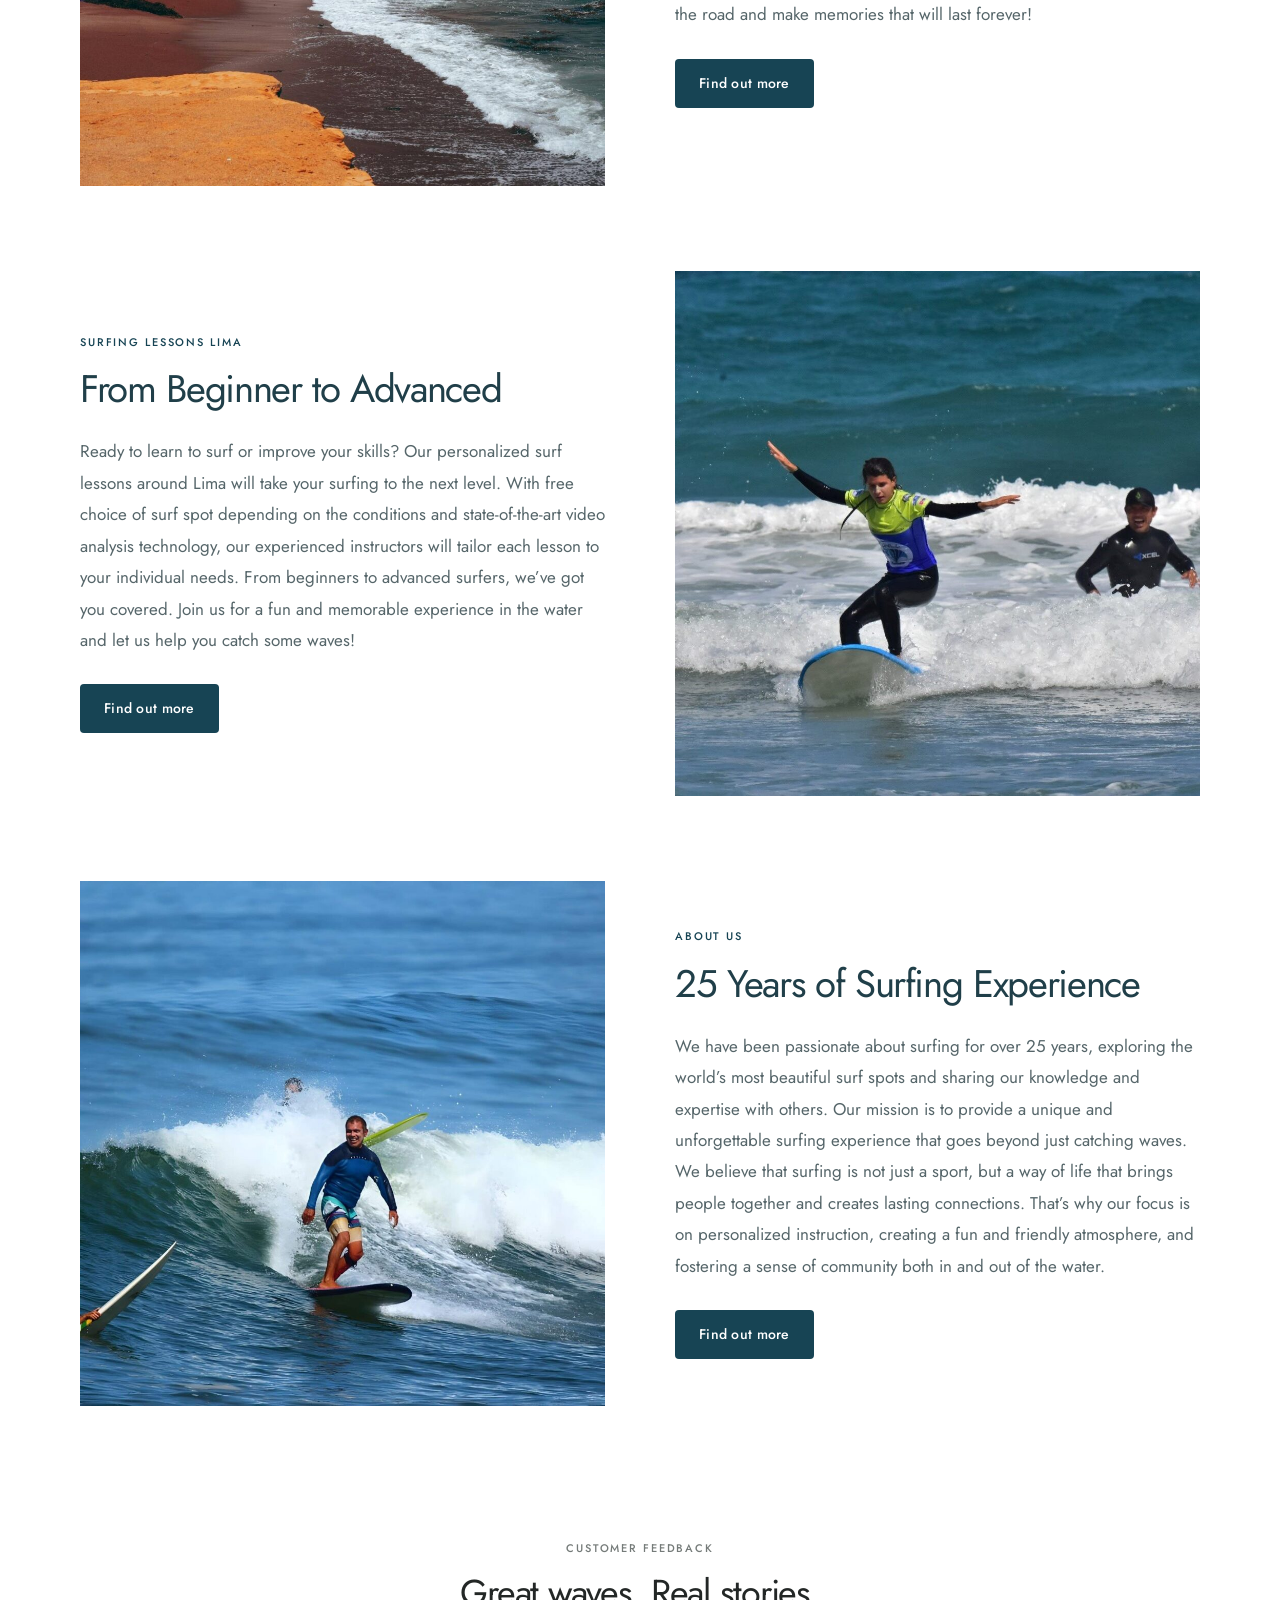
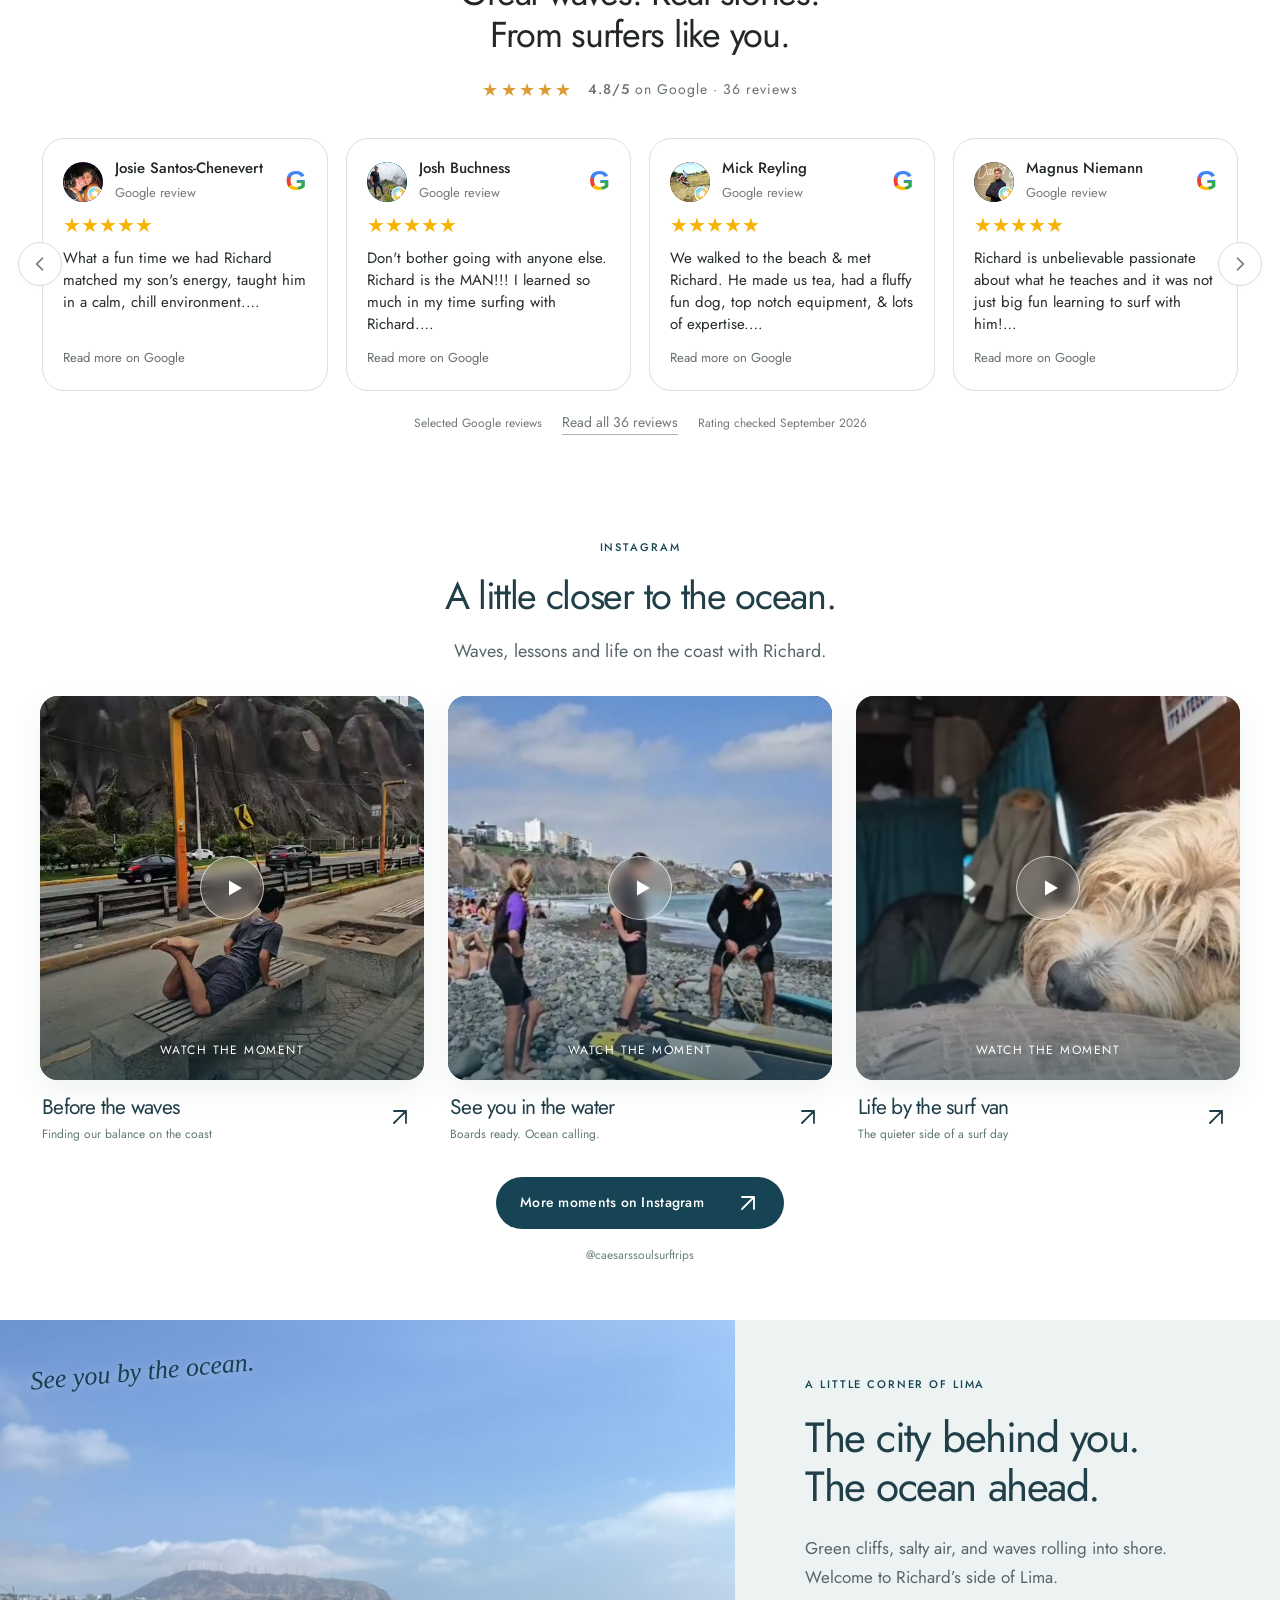
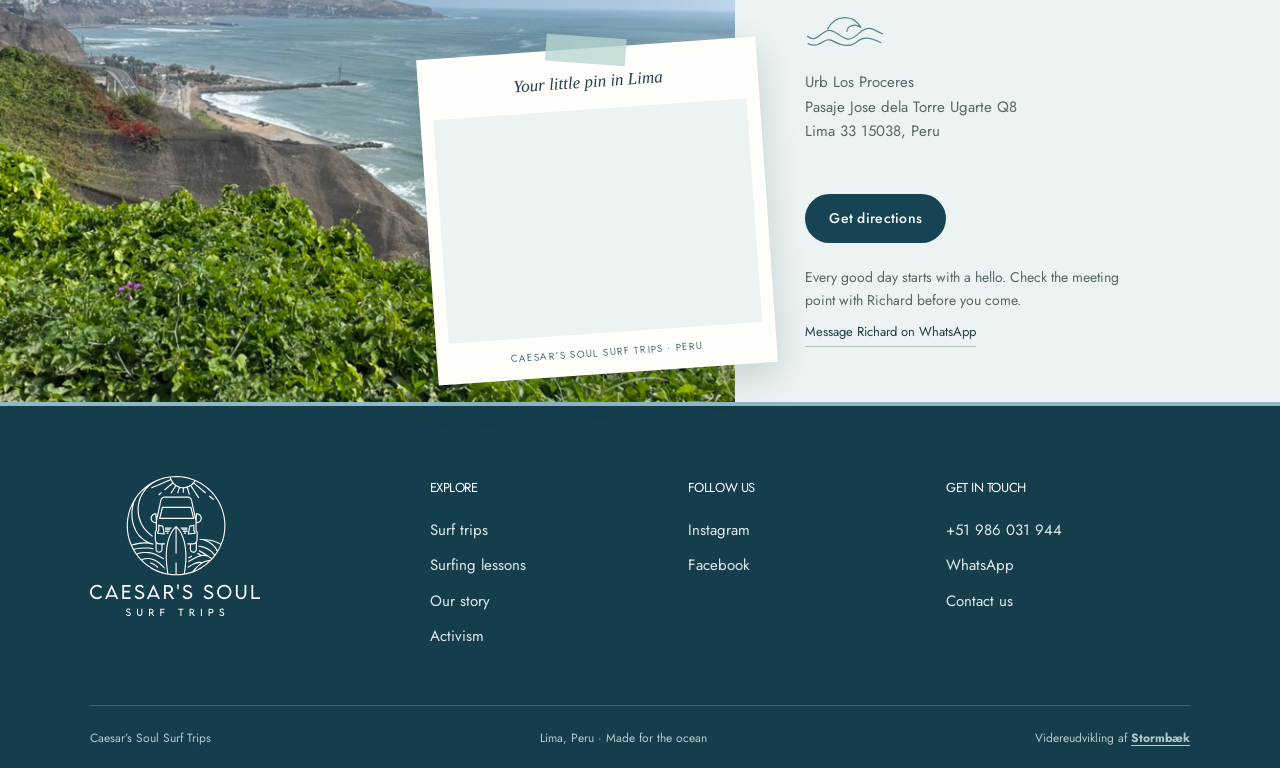
==== commit cb3bd8f4: "Restore full-height desktop hero and credit Stormbæk for further development" ====
--- a/index.html
+++ b/index.html
@@ -1 +1 @@
-<!doctype html><html lang="en"><head><meta charset="utf-8"><meta name="viewport" content="width=device-width, initial-scale=1"><title>Surf Trips &amp; Surfing Lessons in Peru | Caesar's Soul Surf Trips</title><meta name="description" content="Surf trips along the Peruvian coast and personalized surf lessons in Lima with Caesar’s Soul Surf Trips."><meta name="robots" content="index,follow"><link rel="canonical" href="https://caesarssoulsurf.com/"><link rel="icon" href="/assets/favicon.png"><link rel="stylesheet" href="/styles.css?v=d7aa30cd1781"><link rel="preload" as="image" href="/assets/hero.jpg"><script src="/app.js?v=d7aa30cd1781" defer></script></head><body class="home-page original-home"><section class="hero hero-home"><a class="skip" href="#content">Skip to content</a><header class="header"><nav class="desktop-nav" aria-label="Main navigation"><div class="nav-links nav-links-left"><a href="/surf-trips/" >Surf Trips</a><a href="/lessons/" >Lessons</a></div><a class="logo" href="/" aria-label="Caesar’s Soul Surf Trips — home"><img src="/assets/white_logo_font_bottom.svg" alt="Caesar’s Soul Surf Trips" width="220" height="180"></a><div class="nav-links nav-links-right"><a href="/about/" >About Us</a><a href="/advocacy/" >Activism</a><a href="/contact/" >Contact</a></div></nav><div class="mobile-header"><a href="/" aria-label="Home"><img src="/assets/white_logo_font_bottom.svg" alt="Caesar’s Soul Surf Trips" width="125" height="110"></a><button class="menu-toggle" aria-expanded="false" aria-controls="mobile-nav">Menu <span aria-hidden="true">☰</span></button></div><nav id="mobile-nav" class="mobile-nav" aria-label="Mobile navigation" hidden><a href="/" aria-current="page">Home</a><a href="/surf-trips/" >Surf Trips</a><a href="/lessons/" >Lessons</a><a href="/about/" >About Us</a><a href="/advocacy/" >Activism</a><a href="/contact/" >Contact</a></nav></header><div class="hero-copy"><h1><span>Escape the</span>Ordinary</h1><p>Your surfing experience in Peru</p></div><a class="scroll-hint" href="#content" aria-label="Explore the website">Explore </a></section><main id="content"><section class="intro original-intro"><h2>Surf adventure in Peru - In no way ordinary</h2><p>Surfing in Peru is an experience like no other – the stunning coast offers waves from beginners to experts, creating a truly unforgettable adventure. Join our surf trip and take lessons with our expert instructors to discover the thrill of catching waves in one of the world’s most beautiful surfing destinations.</p></section><div class="sections original-sections"><section class="split "><div class="split-image"><img class="" src="/assets/peru_resized-1024x1024.jpg" alt="Surf adventure along the coast of Peru" loading="lazy" decoding="async"></div><div class="split-copy"><p class="eyebrow">Surf trip experience</p><h2>Discover Peru’s wild coast</h2><p>Join us on an unforgettable surf trip in our camper van along the unique coastline of Peru. With over 300 surf spots to explore, including hidden beaches and secret surf spots only accessible by van, you’ll catch some of the world’s best waves while experiencing breathtaking scenery and vibrant local culture. With the surfboards strapped to the roof, let’s hit the road and make memories that will last forever!</p><a class="button " href="/surf-trips/">Find out more</a></div></section><section class="split reverse"><div class="split-image"><img class="" src="/assets/43163323_2741460079213431_8113777853092331520_n-1024x1024.jpg" alt="Surfing lessons with Richard in Lima" loading="lazy" decoding="async"></div><div class="split-copy"><p class="eyebrow">Surfing lessons Lima</p><h2>From Beginner to Advanced</h2><p>Ready to learn to surf or improve your skills? Our personalized surf lessons around Lima will take your surfing to the next level. With free choice of surf spot depending on the conditions and state-of-the-art video analysis technology, our experienced instructors will tailor each lesson to your individual needs. From beginners to advanced surfers, we’ve got you covered. Join us for a fun and memorable experience in the water and let us help you catch some waves!</p><a class="button " href="/lessons/">Find out more</a></div></section><section class="split "><div class="split-image"><img class="" src="/assets/upscaler-Snapinsta.app_1080_157530519_3919978811388928_5125292825138904395_n-2x-1024x1024.jpg" alt="Richard surfing a wave in Peru" loading="lazy" decoding="async"></div><div class="split-copy"><p class="eyebrow">About us</p><h2>25 Years of Surfing Experience</h2><p>We have been passionate about surfing for over 25 years, exploring the world’s most beautiful surf spots and sharing our knowledge and expertise with others. Our mission is to provide a unique and unforgettable surfing experience that goes beyond just catching waves. We believe that surfing is not just a sport, but a way of life that brings people together and creates lasting connections. That’s why our focus is on personalized instruction, creating a fun and friendly atmosphere, and fostering a sense of community both in and out of the water.</p><a class="button " href="/about/">Find out more</a></div></section></div><section class="google-reviews" id="google-reviews" aria-labelledby="reviews-heading"><header class="reviews-heading"><p class="eyebrow">Customer feedback</p><h2 id="reviews-heading">Great waves. Real stories.<br>From surfers like you.</h2><p class="reviews-rating"><span class="rating-stars" aria-hidden="true">★★★★★</span><span><strong>4.8/5</strong> on Google · 36 reviews</span></p></header><div class="review-carousel" role="region" aria-label="Selected Google reviews" aria-roledescription="carousel"><button class="review-arrow review-prev" aria-label="Previous reviews" aria-controls="review-cards" hidden><svg class="arrow-icon" viewBox="0 0 24 24" width="24" height="24" fill="none" stroke="currentColor" stroke-width="1.8" stroke-linecap="round" stroke-linejoin="round" aria-hidden="true" focusable="false"><path d="m15 5-7 7 7 7"/></svg></button><div class="review-cards" id="review-cards" tabindex="0" aria-label="Swipe or scroll to browse reviews"><figure class="google-review-card"><figcaption><span class="review-avatar" aria-hidden="true"><img src="/media/reviews/josie.jpg" alt="" width="44" height="44" loading="lazy" decoding="async"></span><div><a href="https://www.google.com/maps/contrib/115795389318138880476/reviews?hl=en" target="_blank" rel="noopener noreferrer">Josie Santos-Chenevert</a><span>Google review</span></div><span class="google-mark" aria-label="Google">G</span></figcaption><span class="rating-stars" role="img" aria-label="5 out of 5 stars">★★★★★</span><blockquote>What a fun time we had Richard matched my son's energy,  taught him in a calm, chill environment.…</blockquote><a class="review-read-more" href="https://www.google.com/search?q=Caesars+Surf+Lessons+Lima+%E2%80%93+Soul+Surftrips&amp;si=APenkKm7iecQ4G6P-TsbSMFKIQtv3EFIqRAFw-i8uEbk55Z-_2t6E2nAcfw6A1wcYHa4MsYsliSc2XcHP3xqcKp-61ZVwGQEOQCvAKkKn0cenu7PqJFAFZc%3D" target="_blank" rel="noopener noreferrer">Read more on Google</a></figure><figure class="google-review-card"><figcaption><span class="review-avatar" aria-hidden="true"><img src="/media/reviews/josh.jpg" alt="" width="44" height="44" loading="lazy" decoding="async"></span><div><a href="https://www.google.com/maps/contrib/108381646120749730411/reviews?hl=en" target="_blank" rel="noopener noreferrer">Josh Buchness</a><span>Google review</span></div><span class="google-mark" aria-label="Google">G</span></figcaption><span class="rating-stars" role="img" aria-label="5 out of 5 stars">★★★★★</span><blockquote>Don't bother going with anyone else. Richard is the MAN!!! I learned so much in my time surfing with Richard.…</blockquote><a class="review-read-more" href="https://www.google.com/search?q=Caesars+Surf+Lessons+Lima+%E2%80%93+Soul+Surftrips&amp;si=APenkKm7iecQ4G6P-TsbSMFKIQtv3EFIqRAFw-i8uEbk55Z-_2t6E2nAcfw6A1wcYHa4MsYsliSc2XcHP3xqcKp-61ZVwGQEOQCvAKkKn0cenu7PqJFAFZc%3D" target="_blank" rel="noopener noreferrer">Read more on Google</a></figure><figure class="google-review-card"><figcaption><span class="review-avatar" aria-hidden="true"><img src="/media/reviews/mick.jpg" alt="" width="44" height="44" loading="lazy" decoding="async"></span><div><a href="https://www.google.com/maps/contrib/110199332185014157491/reviews?hl=en" target="_blank" rel="noopener noreferrer">Mick Reyling</a><span>Google review</span></div><span class="google-mark" aria-label="Google">G</span></figcaption><span class="rating-stars" role="img" aria-label="5 out of 5 stars">★★★★★</span><blockquote>We walked to the beach &amp; met Richard. He made us tea, had a fluffy fun dog, top notch equipment, &amp; lots of expertise.…</blockquote><a class="review-read-more" href="https://www.google.com/search?q=Caesars+Surf+Lessons+Lima+%E2%80%93+Soul+Surftrips&amp;si=APenkKm7iecQ4G6P-TsbSMFKIQtv3EFIqRAFw-i8uEbk55Z-_2t6E2nAcfw6A1wcYHa4MsYsliSc2XcHP3xqcKp-61ZVwGQEOQCvAKkKn0cenu7PqJFAFZc%3D" target="_blank" rel="noopener noreferrer">Read more on Google</a></figure><figure class="google-review-card"><figcaption><span class="review-avatar" aria-hidden="true"><img src="/media/reviews/magnus.jpg" alt="" width="44" height="44" loading="lazy" decoding="async"></span><div><a href="https://www.google.com/maps/contrib/107253339044171945945/reviews?hl=en" target="_blank" rel="noopener noreferrer">Magnus Niemann</a><span>Google review</span></div><span class="google-mark" aria-label="Google">G</span></figcaption><span class="rating-stars" role="img" aria-label="5 out of 5 stars">★★★★★</span><blockquote>Richard is unbelievable passionate about what he teaches and it was not just big fun learning to surf with him!…</blockquote><a class="review-read-more" href="https://www.google.com/search?q=Caesars+Surf+Lessons+Lima+%E2%80%93+Soul+Surftrips&amp;si=APenkKm7iecQ4G6P-TsbSMFKIQtv3EFIqRAFw-i8uEbk55Z-_2t6E2nAcfw6A1wcYHa4MsYsliSc2XcHP3xqcKp-61ZVwGQEOQCvAKkKn0cenu7PqJFAFZc%3D" target="_blank" rel="noopener noreferrer">Read more on Google</a></figure></div><button class="review-arrow review-next" aria-label="Next reviews" aria-controls="review-cards" hidden><svg class="arrow-icon" viewBox="0 0 24 24" width="24" height="24" fill="none" stroke="currentColor" stroke-width="1.8" stroke-linecap="round" stroke-linejoin="round" aria-hidden="true" focusable="false"><path d="m9 5 7 7-7 7"/></svg></button><span class="sr-only" id="review-status" aria-live="polite"></span></div><div class="reviews-source"><span>Selected Google reviews</span><a class="google-all-link" href="https://www.google.com/search?q=Caesars+Surf+Lessons+Lima+%E2%80%93+Soul+Surftrips&amp;si=APenkKm7iecQ4G6P-TsbSMFKIQtv3EFIqRAFw-i8uEbk55Z-_2t6E2nAcfw6A1wcYHa4MsYsliSc2XcHP3xqcKp-61ZVwGQEOQCvAKkKn0cenu7PqJFAFZc%3D" target="_blank" rel="noopener noreferrer">Read all 36 reviews</a><span>Rating checked September 2026</span></div></section><section class="instagram-section" id="instagram" aria-labelledby="instagram-heading"><div class="instagram-heading"><p class="eyebrow">Instagram</p><h2 id="instagram-heading">A little closer to the ocean.</h2><p>Waves, lessons and life on the coast with Richard.</p></div><div class="instagram-grid"><article class="instagram-post"><div class="surf-video-wrap "><video class="surf-video" data-start="0" controls playsinline muted preload="none" poster="/media/surf-lessons.jpg" aria-label="Before the waves"><source src="/media/surf-lessons.mp4" type="video/mp4">Your browser does not support video. <a href="https://www.instagram.com/reel/DbWFin_SDp0/">Watch on Instagram</a>.</video><button class="surf-play" type="button" aria-label="Play Before the waves"><span aria-hidden="true"><svg viewBox="0 0 24 24" width="24" height="24" fill="currentColor" focusable="false"><path d="M7 4.5v15L20 12Z"/></svg></span><span class="surf-play-label">Watch the moment</span></button></div><div class="surf-video-caption"><div><h3>Before the waves</h3><p>Finding our balance on the coast</p></div><a href="https://www.instagram.com/reel/DbWFin_SDp0/" target="_blank" rel="noopener noreferrer" aria-label="Open Before the waves on Instagram"><svg class="arrow-icon" viewBox="0 0 24 24" width="24" height="24" fill="none" stroke="currentColor" stroke-width="1.8" stroke-linecap="round" stroke-linejoin="round" aria-hidden="true" focusable="false"><path d="M6 18 18 6M6 6h12v12"/></svg></a></div></article><article class="instagram-post"><div class="surf-video-wrap "><video class="surf-video" data-start="0" controls playsinline muted preload="none" poster="/media/by-the-ocean.jpg" aria-label="See you in the water"><source src="/media/by-the-ocean.mp4" type="video/mp4">Your browser does not support video. <a href="https://www.instagram.com/reel/DbZBV9PSUcM/">Watch on Instagram</a>.</video><button class="surf-play" type="button" aria-label="Play See you in the water"><span aria-hidden="true"><svg viewBox="0 0 24 24" width="24" height="24" fill="currentColor" focusable="false"><path d="M7 4.5v15L20 12Z"/></svg></span><span class="surf-play-label">Watch the moment</span></button></div><div class="surf-video-caption"><div><h3>See you in the water</h3><p>Boards ready. Ocean calling.</p></div><a href="https://www.instagram.com/reel/DbZBV9PSUcM/" target="_blank" rel="noopener noreferrer" aria-label="Open See you in the water on Instagram"><svg class="arrow-icon" viewBox="0 0 24 24" width="24" height="24" fill="none" stroke="currentColor" stroke-width="1.8" stroke-linecap="round" stroke-linejoin="round" aria-hidden="true" focusable="false"><path d="M6 18 18 6M6 6h12v12"/></svg></a></div></article><article class="instagram-post"><div class="surf-video-wrap "><video class="surf-video" data-start="0" controls playsinline muted preload="none" poster="/media/surf-van.jpg" aria-label="Life by the surf van"><source src="/media/surf-van.mp4" type="video/mp4">Your browser does not support video. <a href="https://www.instagram.com/reel/Da3vONkye_d/">Watch on Instagram</a>.</video><button class="surf-play" type="button" aria-label="Play Life by the surf van"><span aria-hidden="true"><svg viewBox="0 0 24 24" width="24" height="24" fill="currentColor" focusable="false"><path d="M7 4.5v15L20 12Z"/></svg></span><span class="surf-play-label">Watch the moment</span></button></div><div class="surf-video-caption"><div><h3>Life by the surf van</h3><p>The quieter side of a surf day</p></div><a href="https://www.instagram.com/reel/Da3vONkye_d/" target="_blank" rel="noopener noreferrer" aria-label="Open Life by the surf van on Instagram"><svg class="arrow-icon" viewBox="0 0 24 24" width="24" height="24" fill="none" stroke="currentColor" stroke-width="1.8" stroke-linecap="round" stroke-linejoin="round" aria-hidden="true" focusable="false"><path d="M6 18 18 6M6 6h12v12"/></svg></a></div></article></div><a class="button instagram-follow" href="https://www.instagram.com/caesarssoulsurftrips" target="_blank" rel="noopener noreferrer">More moments on Instagram <span aria-hidden="true"><svg class="arrow-icon" viewBox="0 0 24 24" width="24" height="24" fill="none" stroke="currentColor" stroke-width="1.8" stroke-linecap="round" stroke-linejoin="round" aria-hidden="true" focusable="false"><path d="M6 18 18 6M6 6h12v12"/></svg></span></a><p class="instagram-note">@caesarssoulsurftrips</p></section><section class="surf-location location-postcard" id="location" aria-labelledby="location-heading"><div class="location-scene"><img class="location-coast-photo" src="/media/lima-coast-introduction.jpg" width="768" height="1024" alt="Green cliffs overlooking Lima’s beaches and the Pacific Ocean" loading="lazy" decoding="async"><span class="coast-photo-note">See you by the ocean.</span><div class="location-map-postcard"><span class="map-postcard-label">Your little pin in Lima</span><div class="location-map"><iframe title="Caesars Surf Lessons Lima – Soul Surftrips on Google Maps" src="https://www.google.com/maps/embed?pb=!1m14!1m8!1m3!1d9000!2d-77.0338491!3d-12.131292!3m2!1i1024!2i768!4f13.1!3m3!1m2!1s0x9105c9345cf4f861%3A0xf8ea9fe23767f212!2sCaesars%20Surf%20Lessons%20Lima%20%E2%80%93%20Soul%20Surftrips!5e0!3m2!1sen!2spe!4v1790718642669!5m2!1sen!2spe" loading="lazy" referrerpolicy="no-referrer-when-downgrade" allowfullscreen></iframe></div><span class="map-postcard-footer">Caesar’s Soul Surf Trips · Peru</span></div></div><div class="location-copy"><p class="eyebrow">A little corner of Lima</p><h2 id="location-heading">The city behind you.<br>The ocean ahead.</h2><p class="location-welcome">Green cliffs, salty air, and waves rolling into shore. Welcome to Richard’s side of Lima.</p><svg class="location-wave" viewBox="0 0 130 55" fill="none" aria-hidden="true"><path d="M4 36c18 15 25-19 44-7s23 18 40 2 26-3 38 1M5 48c20 10 25-13 41-4s29 10 40 0 25-3 37 2M37 24c12-23 41-25 54-2-10-7-22-4-23 6" stroke="currentColor" stroke-width="2" stroke-linecap="round"/></svg><address>Urb Los Proceres<br>Pasaje Jose dela Torre Ugarte Q8<br>Lima 33 15038, Peru</address><a class="button" href="https://www.google.com/maps/dir/?api=1&amp;destination=-12.131292,-77.0338491" target="_blank" rel="noopener noreferrer">Get directions</a><p class="location-note">Every good day starts with a hello. Check the meeting point with Richard before you come.</p><a class="location-whatsapp" href="https://wa.me/51986031944?text=Hi%20Richard!%20Where%20should%20we%20meet%20for%20my%20surf%20experience%3F" target="_blank" rel="noopener noreferrer">Message Richard on WhatsApp</a></div></section></main><footer><div class="footer-inner"><a href="/" aria-label="Home"><img class="footer-logo" src="/assets/white_logo_font_bottom.svg" alt="Caesar's Soul Surf Trips" loading="lazy" decoding="async"></a><div><h2>Explore</h2><a href="/surf-trips/">Surf trips</a><a href="/lessons/">Surfing lessons</a><a href="/about/">Our story</a><a href="/advocacy/">Activism</a></div><div><h2>Follow us</h2><a href="https://www.instagram.com/caesarssoulsurftrips" target="_blank" rel="noopener noreferrer">Instagram</a><a href="https://web.facebook.com/CaesarsSoulSurftrips" target="_blank" rel="noopener noreferrer">Facebook</a></div><div><h2>Get in touch</h2><a href="tel:+51986031944">+51 986 031 944</a><a href="https://wa.me/51986031944" target="_blank" rel="noopener noreferrer">WhatsApp</a><a href="/contact/">Contact us</a></div></div><div class="footer-bottom"><span>Caesar’s Soul Surf Trips</span><span>Lima, Peru · Made for the ocean</span></div></footer><a class="floating-whatsapp" href="https://wa.me/51986031944" target="_blank" rel="noopener noreferrer" aria-label="Chat with Richard on WhatsApp at +51 986 031 944"><svg viewBox="0 0 24 24" fill="none" stroke="currentColor" stroke-width="1.7" aria-hidden="true"><path d="M20 11.5a8.5 8.5 0 0 1-12.8 7.3L3 20l1.2-4.2A8.5 8.5 0 1 1 20 11.5Z"/><path d="M8 7.5c0 4.7 3.8 8.5 8.5 8.5l1-2.5-3-1-1 1c-1.6-.7-2.8-1.9-3.5-3.5l1-1-1-2.5Z"/></svg><span>WhatsApp Richard</span></a></body></html>+<!doctype html><html lang="en"><head><meta charset="utf-8"><meta name="viewport" content="width=device-width, initial-scale=1"><title>Surf Trips &amp; Surfing Lessons in Peru | Caesar's Soul Surf Trips</title><meta name="description" content="Surf trips along the Peruvian coast and personalized surf lessons in Lima with Caesar’s Soul Surf Trips."><meta name="robots" content="index,follow"><link rel="canonical" href="https://caesarssoulsurf.com/"><link rel="icon" href="/assets/favicon.png"><link rel="stylesheet" href="/styles.css?v=1bc1a29c7e6a"><link rel="preload" as="image" href="/assets/hero.jpg"><script src="/app.js?v=1bc1a29c7e6a" defer></script></head><body class="home-page original-home"><section class="hero hero-home"><a class="skip" href="#content">Skip to content</a><header class="header"><nav class="desktop-nav" aria-label="Main navigation"><div class="nav-links nav-links-left"><a href="/surf-trips/" >Surf Trips</a><a href="/lessons/" >Lessons</a></div><a class="logo" href="/" aria-label="Caesar’s Soul Surf Trips — home"><img src="/assets/white_logo_font_bottom.svg" alt="Caesar’s Soul Surf Trips" width="220" height="180"></a><div class="nav-links nav-links-right"><a href="/about/" >About Us</a><a href="/advocacy/" >Activism</a><a href="/contact/" >Contact</a></div></nav><div class="mobile-header"><a href="/" aria-label="Home"><img src="/assets/white_logo_font_bottom.svg" alt="Caesar’s Soul Surf Trips" width="125" height="110"></a><button class="menu-toggle" aria-expanded="false" aria-controls="mobile-nav">Menu <span aria-hidden="true">☰</span></button></div><nav id="mobile-nav" class="mobile-nav" aria-label="Mobile navigation" hidden><a href="/" aria-current="page">Home</a><a href="/surf-trips/" >Surf Trips</a><a href="/lessons/" >Lessons</a><a href="/about/" >About Us</a><a href="/advocacy/" >Activism</a><a href="/contact/" >Contact</a></nav></header><div class="hero-copy"><h1><span>Escape the</span>Ordinary</h1><p>Your surfing experience in Peru</p></div><a class="scroll-hint" href="#content" aria-label="Explore the website">Explore </a></section><main id="content"><section class="intro original-intro"><h2>Surf adventure in Peru - In no way ordinary</h2><p>Surfing in Peru is an experience like no other – the stunning coast offers waves from beginners to experts, creating a truly unforgettable adventure. Join our surf trip and take lessons with our expert instructors to discover the thrill of catching waves in one of the world’s most beautiful surfing destinations.</p></section><div class="sections original-sections"><section class="split "><div class="split-image"><img class="" src="/assets/peru_resized-1024x1024.jpg" alt="Surf adventure along the coast of Peru" loading="lazy" decoding="async"></div><div class="split-copy"><p class="eyebrow">Surf trip experience</p><h2>Discover Peru’s wild coast</h2><p>Join us on an unforgettable surf trip in our camper van along the unique coastline of Peru. With over 300 surf spots to explore, including hidden beaches and secret surf spots only accessible by van, you’ll catch some of the world’s best waves while experiencing breathtaking scenery and vibrant local culture. With the surfboards strapped to the roof, let’s hit the road and make memories that will last forever!</p><a class="button " href="/surf-trips/">Find out more</a></div></section><section class="split reverse"><div class="split-image"><img class="" src="/assets/43163323_2741460079213431_8113777853092331520_n-1024x1024.jpg" alt="Surfing lessons with Richard in Lima" loading="lazy" decoding="async"></div><div class="split-copy"><p class="eyebrow">Surfing lessons Lima</p><h2>From Beginner to Advanced</h2><p>Ready to learn to surf or improve your skills? Our personalized surf lessons around Lima will take your surfing to the next level. With free choice of surf spot depending on the conditions and state-of-the-art video analysis technology, our experienced instructors will tailor each lesson to your individual needs. From beginners to advanced surfers, we’ve got you covered. Join us for a fun and memorable experience in the water and let us help you catch some waves!</p><a class="button " href="/lessons/">Find out more</a></div></section><section class="split "><div class="split-image"><img class="" src="/assets/upscaler-Snapinsta.app_1080_157530519_3919978811388928_5125292825138904395_n-2x-1024x1024.jpg" alt="Richard surfing a wave in Peru" loading="lazy" decoding="async"></div><div class="split-copy"><p class="eyebrow">About us</p><h2>25 Years of Surfing Experience</h2><p>We have been passionate about surfing for over 25 years, exploring the world’s most beautiful surf spots and sharing our knowledge and expertise with others. Our mission is to provide a unique and unforgettable surfing experience that goes beyond just catching waves. We believe that surfing is not just a sport, but a way of life that brings people together and creates lasting connections. That’s why our focus is on personalized instruction, creating a fun and friendly atmosphere, and fostering a sense of community both in and out of the water.</p><a class="button " href="/about/">Find out more</a></div></section></div><section class="google-reviews" id="google-reviews" aria-labelledby="reviews-heading"><header class="reviews-heading"><p class="eyebrow">Customer feedback</p><h2 id="reviews-heading">Great waves. Real stories.<br>From surfers like you.</h2><p class="reviews-rating"><span class="rating-stars" aria-hidden="true">★★★★★</span><span><strong>4.8/5</strong> on Google · 36 reviews</span></p></header><div class="review-carousel" role="region" aria-label="Selected Google reviews" aria-roledescription="carousel"><button class="review-arrow review-prev" aria-label="Previous reviews" aria-controls="review-cards" hidden><svg class="arrow-icon" viewBox="0 0 24 24" width="24" height="24" fill="none" stroke="currentColor" stroke-width="1.8" stroke-linecap="round" stroke-linejoin="round" aria-hidden="true" focusable="false"><path d="m15 5-7 7 7 7"/></svg></button><div class="review-cards" id="review-cards" tabindex="0" aria-label="Swipe or scroll to browse reviews"><figure class="google-review-card"><figcaption><span class="review-avatar" aria-hidden="true"><img src="/media/reviews/josie.jpg" alt="" width="44" height="44" loading="lazy" decoding="async"></span><div><a href="https://www.google.com/maps/contrib/115795389318138880476/reviews?hl=en" target="_blank" rel="noopener noreferrer">Josie Santos-Chenevert</a><span>Google review</span></div><span class="google-mark" aria-label="Google">G</span></figcaption><span class="rating-stars" role="img" aria-label="5 out of 5 stars">★★★★★</span><blockquote>What a fun time we had Richard matched my son's energy,  taught him in a calm, chill environment.…</blockquote><a class="review-read-more" href="https://www.google.com/search?q=Caesars+Surf+Lessons+Lima+%E2%80%93+Soul+Surftrips&amp;si=APenkKm7iecQ4G6P-TsbSMFKIQtv3EFIqRAFw-i8uEbk55Z-_2t6E2nAcfw6A1wcYHa4MsYsliSc2XcHP3xqcKp-61ZVwGQEOQCvAKkKn0cenu7PqJFAFZc%3D" target="_blank" rel="noopener noreferrer">Read more on Google</a></figure><figure class="google-review-card"><figcaption><span class="review-avatar" aria-hidden="true"><img src="/media/reviews/josh.jpg" alt="" width="44" height="44" loading="lazy" decoding="async"></span><div><a href="https://www.google.com/maps/contrib/108381646120749730411/reviews?hl=en" target="_blank" rel="noopener noreferrer">Josh Buchness</a><span>Google review</span></div><span class="google-mark" aria-label="Google">G</span></figcaption><span class="rating-stars" role="img" aria-label="5 out of 5 stars">★★★★★</span><blockquote>Don't bother going with anyone else. Richard is the MAN!!! I learned so much in my time surfing with Richard.…</blockquote><a class="review-read-more" href="https://www.google.com/search?q=Caesars+Surf+Lessons+Lima+%E2%80%93+Soul+Surftrips&amp;si=APenkKm7iecQ4G6P-TsbSMFKIQtv3EFIqRAFw-i8uEbk55Z-_2t6E2nAcfw6A1wcYHa4MsYsliSc2XcHP3xqcKp-61ZVwGQEOQCvAKkKn0cenu7PqJFAFZc%3D" target="_blank" rel="noopener noreferrer">Read more on Google</a></figure><figure class="google-review-card"><figcaption><span class="review-avatar" aria-hidden="true"><img src="/media/reviews/mick.jpg" alt="" width="44" height="44" loading="lazy" decoding="async"></span><div><a href="https://www.google.com/maps/contrib/110199332185014157491/reviews?hl=en" target="_blank" rel="noopener noreferrer">Mick Reyling</a><span>Google review</span></div><span class="google-mark" aria-label="Google">G</span></figcaption><span class="rating-stars" role="img" aria-label="5 out of 5 stars">★★★★★</span><blockquote>We walked to the beach &amp; met Richard. He made us tea, had a fluffy fun dog, top notch equipment, &amp; lots of expertise.…</blockquote><a class="review-read-more" href="https://www.google.com/search?q=Caesars+Surf+Lessons+Lima+%E2%80%93+Soul+Surftrips&amp;si=APenkKm7iecQ4G6P-TsbSMFKIQtv3EFIqRAFw-i8uEbk55Z-_2t6E2nAcfw6A1wcYHa4MsYsliSc2XcHP3xqcKp-61ZVwGQEOQCvAKkKn0cenu7PqJFAFZc%3D" target="_blank" rel="noopener noreferrer">Read more on Google</a></figure><figure class="google-review-card"><figcaption><span class="review-avatar" aria-hidden="true"><img src="/media/reviews/magnus.jpg" alt="" width="44" height="44" loading="lazy" decoding="async"></span><div><a href="https://www.google.com/maps/contrib/107253339044171945945/reviews?hl=en" target="_blank" rel="noopener noreferrer">Magnus Niemann</a><span>Google review</span></div><span class="google-mark" aria-label="Google">G</span></figcaption><span class="rating-stars" role="img" aria-label="5 out of 5 stars">★★★★★</span><blockquote>Richard is unbelievable passionate about what he teaches and it was not just big fun learning to surf with him!…</blockquote><a class="review-read-more" href="https://www.google.com/search?q=Caesars+Surf+Lessons+Lima+%E2%80%93+Soul+Surftrips&amp;si=APenkKm7iecQ4G6P-TsbSMFKIQtv3EFIqRAFw-i8uEbk55Z-_2t6E2nAcfw6A1wcYHa4MsYsliSc2XcHP3xqcKp-61ZVwGQEOQCvAKkKn0cenu7PqJFAFZc%3D" target="_blank" rel="noopener noreferrer">Read more on Google</a></figure></div><button class="review-arrow review-next" aria-label="Next reviews" aria-controls="review-cards" hidden><svg class="arrow-icon" viewBox="0 0 24 24" width="24" height="24" fill="none" stroke="currentColor" stroke-width="1.8" stroke-linecap="round" stroke-linejoin="round" aria-hidden="true" focusable="false"><path d="m9 5 7 7-7 7"/></svg></button><span class="sr-only" id="review-status" aria-live="polite"></span></div><div class="reviews-source"><span>Selected Google reviews</span><a class="google-all-link" href="https://www.google.com/search?q=Caesars+Surf+Lessons+Lima+%E2%80%93+Soul+Surftrips&amp;si=APenkKm7iecQ4G6P-TsbSMFKIQtv3EFIqRAFw-i8uEbk55Z-_2t6E2nAcfw6A1wcYHa4MsYsliSc2XcHP3xqcKp-61ZVwGQEOQCvAKkKn0cenu7PqJFAFZc%3D" target="_blank" rel="noopener noreferrer">Read all 36 reviews</a><span>Rating checked September 2026</span></div></section><section class="instagram-section" id="instagram" aria-labelledby="instagram-heading"><div class="instagram-heading"><p class="eyebrow">Instagram</p><h2 id="instagram-heading">A little closer to the ocean.</h2><p>Waves, lessons and life on the coast with Richard.</p></div><div class="instagram-grid"><article class="instagram-post"><div class="surf-video-wrap "><video class="surf-video" data-start="0" controls playsinline muted preload="none" poster="/media/surf-lessons.jpg" aria-label="Before the waves"><source src="/media/surf-lessons.mp4" type="video/mp4">Your browser does not support video. <a href="https://www.instagram.com/reel/DbWFin_SDp0/">Watch on Instagram</a>.</video><button class="surf-play" type="button" aria-label="Play Before the waves"><span aria-hidden="true"><svg viewBox="0 0 24 24" width="24" height="24" fill="currentColor" focusable="false"><path d="M7 4.5v15L20 12Z"/></svg></span><span class="surf-play-label">Watch the moment</span></button></div><div class="surf-video-caption"><div><h3>Before the waves</h3><p>Finding our balance on the coast</p></div><a href="https://www.instagram.com/reel/DbWFin_SDp0/" target="_blank" rel="noopener noreferrer" aria-label="Open Before the waves on Instagram"><svg class="arrow-icon" viewBox="0 0 24 24" width="24" height="24" fill="none" stroke="currentColor" stroke-width="1.8" stroke-linecap="round" stroke-linejoin="round" aria-hidden="true" focusable="false"><path d="M6 18 18 6M6 6h12v12"/></svg></a></div></article><article class="instagram-post"><div class="surf-video-wrap "><video class="surf-video" data-start="0" controls playsinline muted preload="none" poster="/media/by-the-ocean.jpg" aria-label="See you in the water"><source src="/media/by-the-ocean.mp4" type="video/mp4">Your browser does not support video. <a href="https://www.instagram.com/reel/DbZBV9PSUcM/">Watch on Instagram</a>.</video><button class="surf-play" type="button" aria-label="Play See you in the water"><span aria-hidden="true"><svg viewBox="0 0 24 24" width="24" height="24" fill="currentColor" focusable="false"><path d="M7 4.5v15L20 12Z"/></svg></span><span class="surf-play-label">Watch the moment</span></button></div><div class="surf-video-caption"><div><h3>See you in the water</h3><p>Boards ready. Ocean calling.</p></div><a href="https://www.instagram.com/reel/DbZBV9PSUcM/" target="_blank" rel="noopener noreferrer" aria-label="Open See you in the water on Instagram"><svg class="arrow-icon" viewBox="0 0 24 24" width="24" height="24" fill="none" stroke="currentColor" stroke-width="1.8" stroke-linecap="round" stroke-linejoin="round" aria-hidden="true" focusable="false"><path d="M6 18 18 6M6 6h12v12"/></svg></a></div></article><article class="instagram-post"><div class="surf-video-wrap "><video class="surf-video" data-start="0" controls playsinline muted preload="none" poster="/media/surf-van.jpg" aria-label="Life by the surf van"><source src="/media/surf-van.mp4" type="video/mp4">Your browser does not support video. <a href="https://www.instagram.com/reel/Da3vONkye_d/">Watch on Instagram</a>.</video><button class="surf-play" type="button" aria-label="Play Life by the surf van"><span aria-hidden="true"><svg viewBox="0 0 24 24" width="24" height="24" fill="currentColor" focusable="false"><path d="M7 4.5v15L20 12Z"/></svg></span><span class="surf-play-label">Watch the moment</span></button></div><div class="surf-video-caption"><div><h3>Life by the surf van</h3><p>The quieter side of a surf day</p></div><a href="https://www.instagram.com/reel/Da3vONkye_d/" target="_blank" rel="noopener noreferrer" aria-label="Open Life by the surf van on Instagram"><svg class="arrow-icon" viewBox="0 0 24 24" width="24" height="24" fill="none" stroke="currentColor" stroke-width="1.8" stroke-linecap="round" stroke-linejoin="round" aria-hidden="true" focusable="false"><path d="M6 18 18 6M6 6h12v12"/></svg></a></div></article></div><a class="button instagram-follow" href="https://www.instagram.com/caesarssoulsurftrips" target="_blank" rel="noopener noreferrer">More moments on Instagram <span aria-hidden="true"><svg class="arrow-icon" viewBox="0 0 24 24" width="24" height="24" fill="none" stroke="currentColor" stroke-width="1.8" stroke-linecap="round" stroke-linejoin="round" aria-hidden="true" focusable="false"><path d="M6 18 18 6M6 6h12v12"/></svg></span></a><p class="instagram-note">@caesarssoulsurftrips</p></section><section class="surf-location location-postcard" id="location" aria-labelledby="location-heading"><div class="location-scene"><img class="location-coast-photo" src="/media/lima-coast-introduction.jpg" width="768" height="1024" alt="Green cliffs overlooking Lima’s beaches and the Pacific Ocean" loading="lazy" decoding="async"><span class="coast-photo-note">See you by the ocean.</span><div class="location-map-postcard"><span class="map-postcard-label">Your little pin in Lima</span><div class="location-map"><iframe title="Caesars Surf Lessons Lima – Soul Surftrips on Google Maps" src="https://www.google.com/maps/embed?pb=!1m14!1m8!1m3!1d9000!2d-77.0338491!3d-12.131292!3m2!1i1024!2i768!4f13.1!3m3!1m2!1s0x9105c9345cf4f861%3A0xf8ea9fe23767f212!2sCaesars%20Surf%20Lessons%20Lima%20%E2%80%93%20Soul%20Surftrips!5e0!3m2!1sen!2spe!4v1790718642669!5m2!1sen!2spe" loading="lazy" referrerpolicy="no-referrer-when-downgrade" allowfullscreen></iframe></div><span class="map-postcard-footer">Caesar’s Soul Surf Trips · Peru</span></div></div><div class="location-copy"><p class="eyebrow">A little corner of Lima</p><h2 id="location-heading">The city behind you.<br>The ocean ahead.</h2><p class="location-welcome">Green cliffs, salty air, and waves rolling into shore. Welcome to Richard’s side of Lima.</p><svg class="location-wave" viewBox="0 0 130 55" fill="none" aria-hidden="true"><path d="M4 36c18 15 25-19 44-7s23 18 40 2 26-3 38 1M5 48c20 10 25-13 41-4s29 10 40 0 25-3 37 2M37 24c12-23 41-25 54-2-10-7-22-4-23 6" stroke="currentColor" stroke-width="2" stroke-linecap="round"/></svg><address>Urb Los Proceres<br>Pasaje Jose dela Torre Ugarte Q8<br>Lima 33 15038, Peru</address><a class="button" href="https://www.google.com/maps/dir/?api=1&amp;destination=-12.131292,-77.0338491" target="_blank" rel="noopener noreferrer">Get directions</a><p class="location-note">Every good day starts with a hello. Check the meeting point with Richard before you come.</p><a class="location-whatsapp" href="https://wa.me/51986031944?text=Hi%20Richard!%20Where%20should%20we%20meet%20for%20my%20surf%20experience%3F" target="_blank" rel="noopener noreferrer">Message Richard on WhatsApp</a></div></section></main><footer><div class="footer-inner"><a href="/" aria-label="Home"><img class="footer-logo" src="/assets/white_logo_font_bottom.svg" alt="Caesar's Soul Surf Trips" loading="lazy" decoding="async"></a><div><h2>Explore</h2><a href="/surf-trips/">Surf trips</a><a href="/lessons/">Surfing lessons</a><a href="/about/">Our story</a><a href="/advocacy/">Activism</a></div><div><h2>Follow us</h2><a href="https://www.instagram.com/caesarssoulsurftrips" target="_blank" rel="noopener noreferrer">Instagram</a><a href="https://web.facebook.com/CaesarsSoulSurftrips" target="_blank" rel="noopener noreferrer">Facebook</a></div><div><h2>Get in touch</h2><a href="tel:+51986031944">+51 986 031 944</a><a href="https://wa.me/51986031944" target="_blank" rel="noopener noreferrer">WhatsApp</a><a href="/contact/">Contact us</a></div></div><div class="footer-bottom"><span>Caesar’s Soul Surf Trips</span><span>Lima, Peru · Made for the ocean</span><span class="site-credit" lang="da">Videreudvikling af <a href="https://stormbaek.com/"><strong>Stormbæk</strong></a></span></div></footer><a class="floating-whatsapp" href="https://wa.me/51986031944" target="_blank" rel="noopener noreferrer" aria-label="Chat with Richard on WhatsApp at +51 986 031 944"><svg viewBox="0 0 24 24" fill="none" stroke="currentColor" stroke-width="1.7" aria-hidden="true"><path d="M20 11.5a8.5 8.5 0 0 1-12.8 7.3L3 20l1.2-4.2A8.5 8.5 0 1 1 20 11.5Z"/><path d="M8 7.5c0 4.7 3.8 8.5 8.5 8.5l1-2.5-3-1-1 1c-1.6-.7-2.8-1.9-3.5-3.5l1-1-1-2.5Z"/></svg><span>WhatsApp Richard</span></a></body></html>
--- a/styles.css
+++ b/styles.css
@@ -299,3 +299,9 @@
 @media (min-width:1025px) and (prefers-reduced-motion:no-preference){
  .original-home .hero-home{background-attachment:fixed}
 }
+
+/* Original full-screen desktop hero and discreet development credit. */
+@media (min-width:1025px){.original-home .hero-home{min-height:100vh}}
+.footer-bottom{flex-wrap:wrap}
+.site-credit a{text-decoration:underline;text-underline-offset:3px}
+.site-credit a:hover{color:#fff}
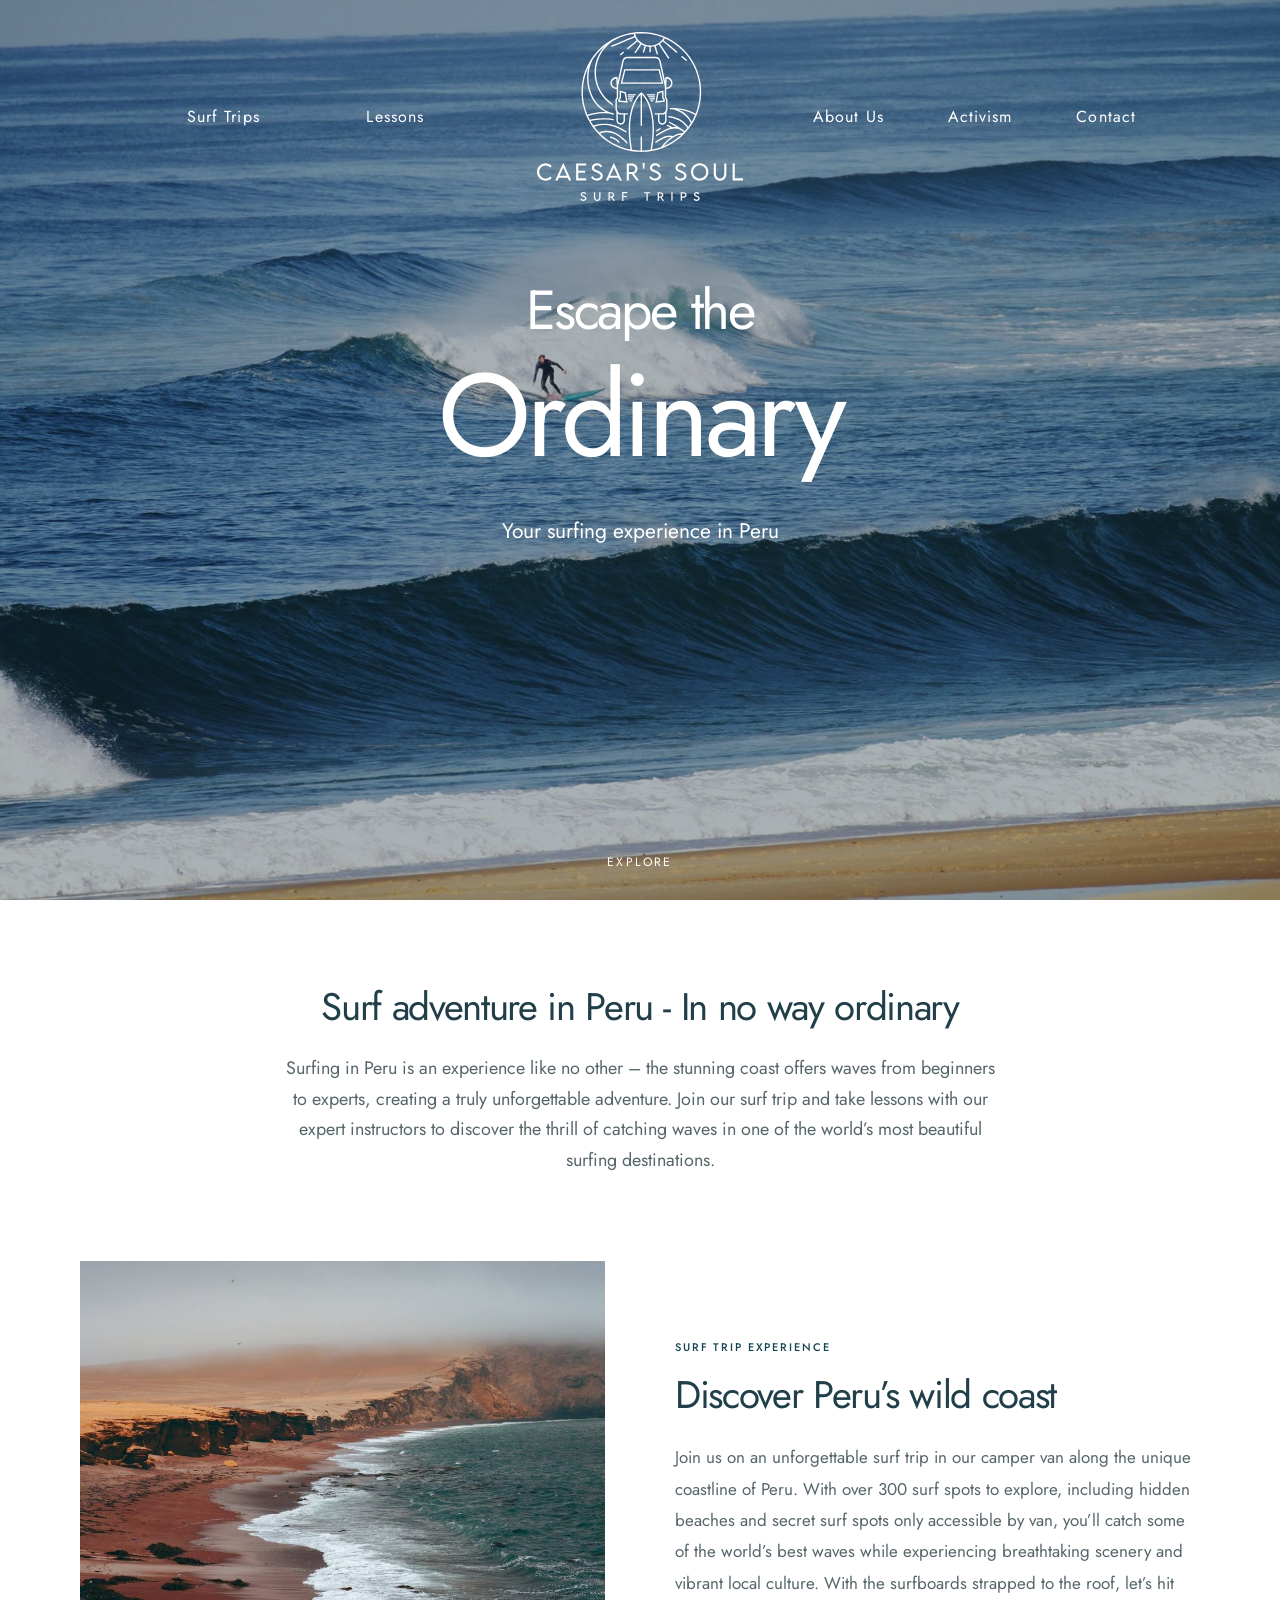
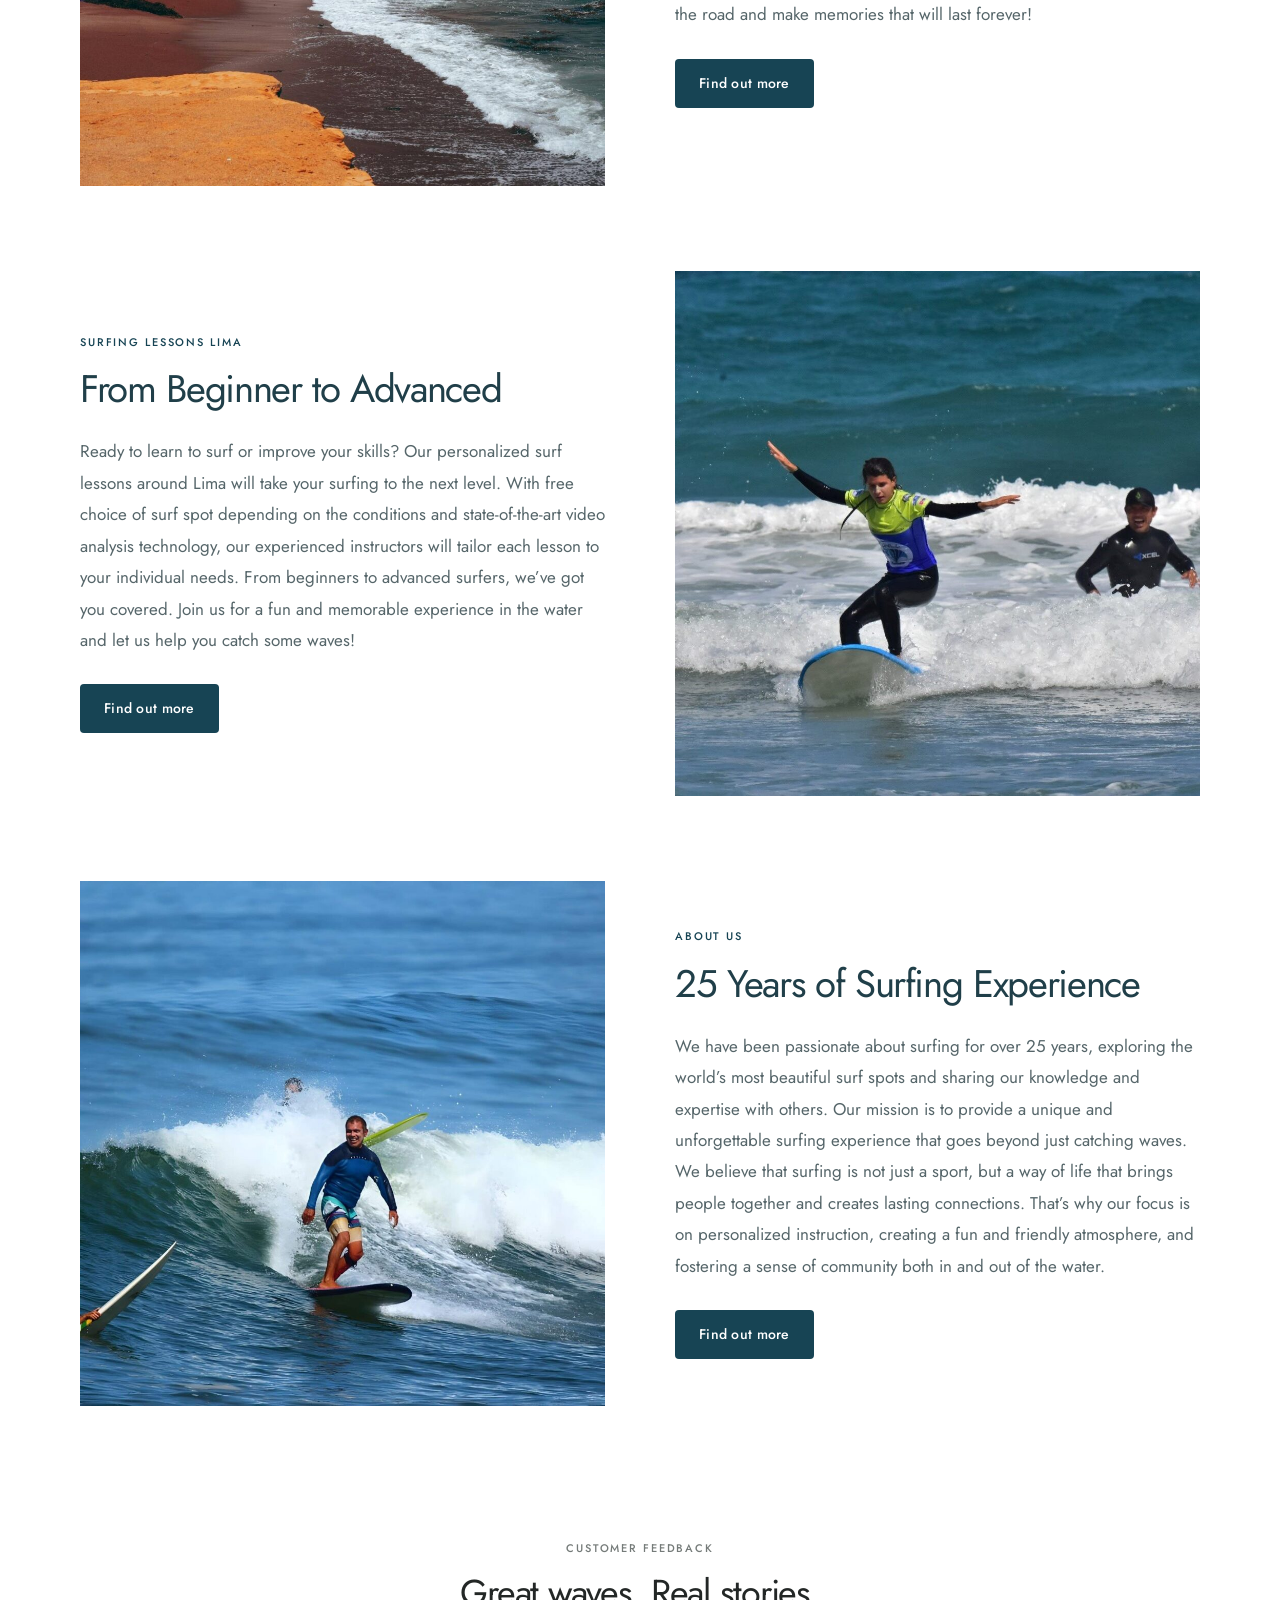
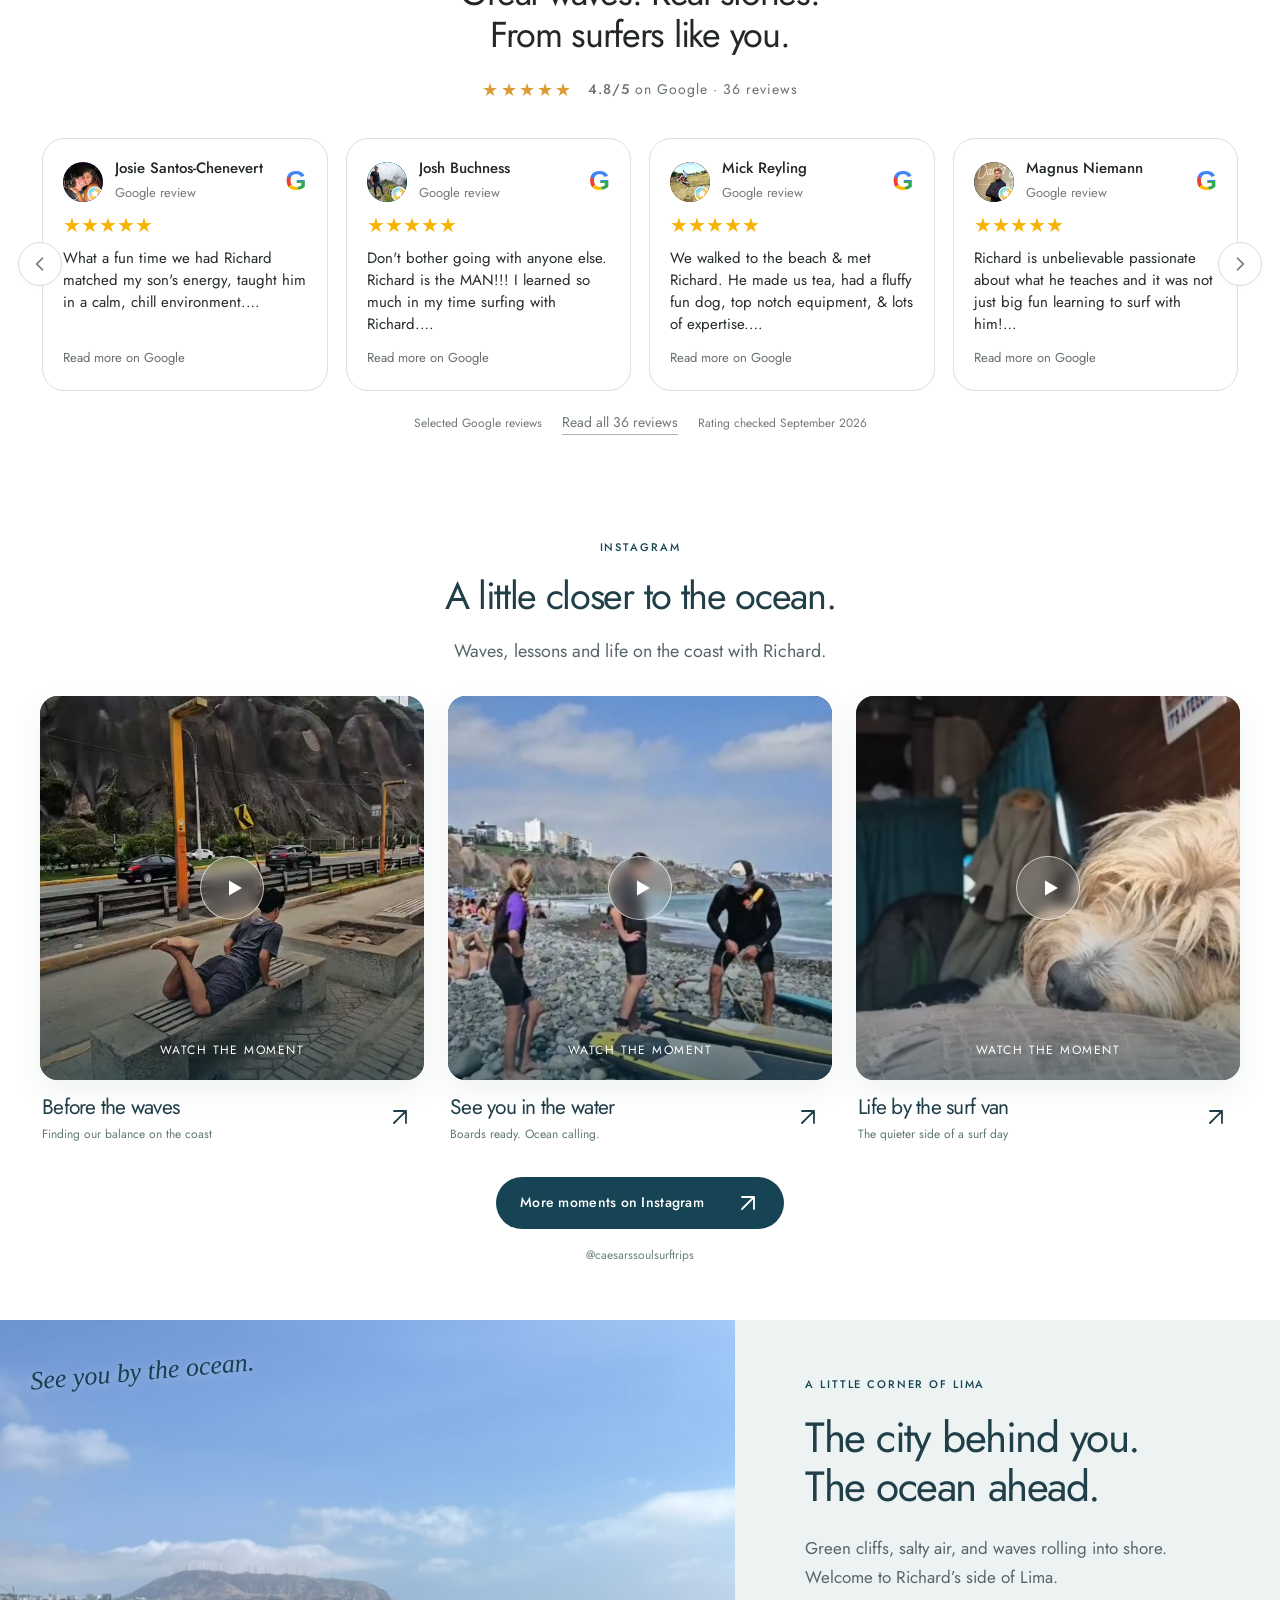
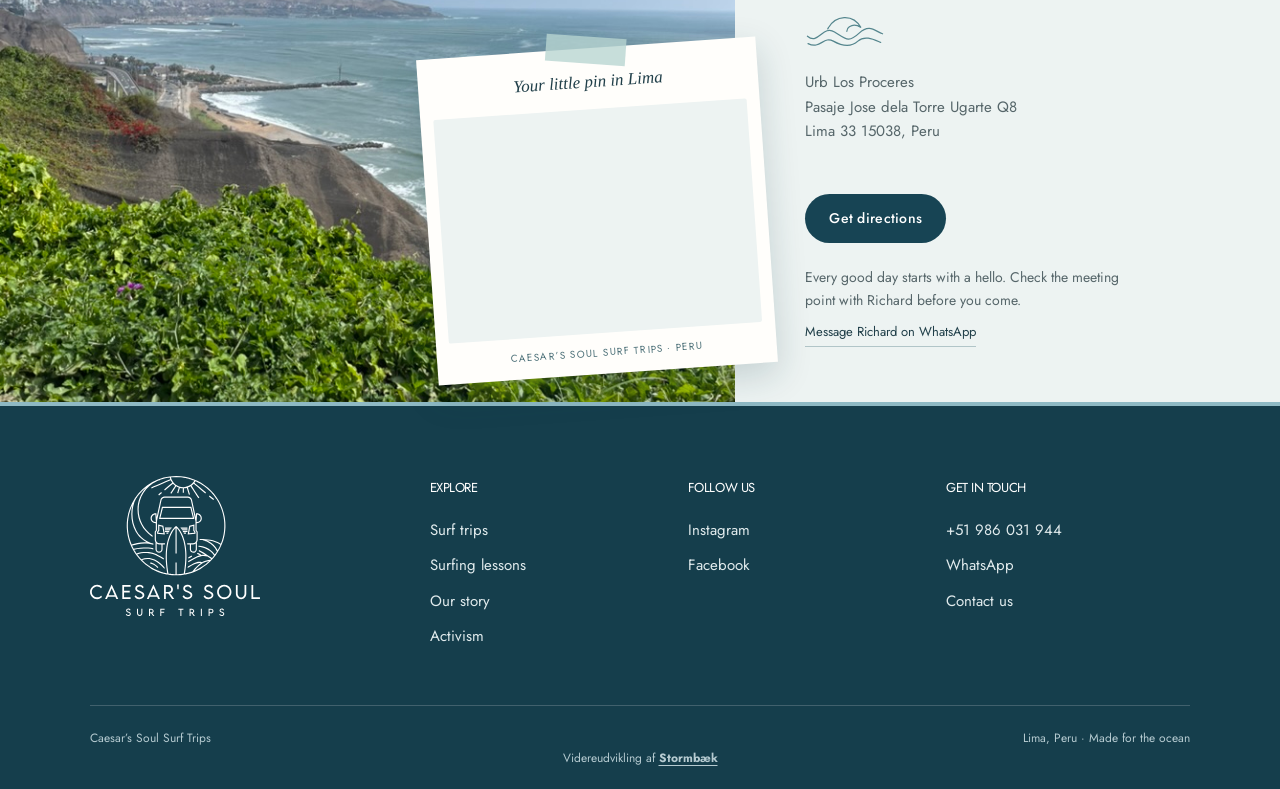
==== commit 9e3a0727: "Keep footer credit clear of floating WhatsApp button" ====
--- a/index.html
+++ b/index.html
@@ -1 +1 @@
-<!doctype html><html lang="en"><head><meta charset="utf-8"><meta name="viewport" content="width=device-width, initial-scale=1"><title>Surf Trips &amp; Surfing Lessons in Peru | Caesar's Soul Surf Trips</title><meta name="description" content="Surf trips along the Peruvian coast and personalized surf lessons in Lima with Caesar’s Soul Surf Trips."><meta name="robots" content="index,follow"><link rel="canonical" href="https://caesarssoulsurf.com/"><link rel="icon" href="/assets/favicon.png"><link rel="stylesheet" href="/styles.css?v=1bc1a29c7e6a"><link rel="preload" as="image" href="/assets/hero.jpg"><script src="/app.js?v=1bc1a29c7e6a" defer></script></head><body class="home-page original-home"><section class="hero hero-home"><a class="skip" href="#content">Skip to content</a><header class="header"><nav class="desktop-nav" aria-label="Main navigation"><div class="nav-links nav-links-left"><a href="/surf-trips/" >Surf Trips</a><a href="/lessons/" >Lessons</a></div><a class="logo" href="/" aria-label="Caesar’s Soul Surf Trips — home"><img src="/assets/white_logo_font_bottom.svg" alt="Caesar’s Soul Surf Trips" width="220" height="180"></a><div class="nav-links nav-links-right"><a href="/about/" >About Us</a><a href="/advocacy/" >Activism</a><a href="/contact/" >Contact</a></div></nav><div class="mobile-header"><a href="/" aria-label="Home"><img src="/assets/white_logo_font_bottom.svg" alt="Caesar’s Soul Surf Trips" width="125" height="110"></a><button class="menu-toggle" aria-expanded="false" aria-controls="mobile-nav">Menu <span aria-hidden="true">☰</span></button></div><nav id="mobile-nav" class="mobile-nav" aria-label="Mobile navigation" hidden><a href="/" aria-current="page">Home</a><a href="/surf-trips/" >Surf Trips</a><a href="/lessons/" >Lessons</a><a href="/about/" >About Us</a><a href="/advocacy/" >Activism</a><a href="/contact/" >Contact</a></nav></header><div class="hero-copy"><h1><span>Escape the</span>Ordinary</h1><p>Your surfing experience in Peru</p></div><a class="scroll-hint" href="#content" aria-label="Explore the website">Explore </a></section><main id="content"><section class="intro original-intro"><h2>Surf adventure in Peru - In no way ordinary</h2><p>Surfing in Peru is an experience like no other – the stunning coast offers waves from beginners to experts, creating a truly unforgettable adventure. Join our surf trip and take lessons with our expert instructors to discover the thrill of catching waves in one of the world’s most beautiful surfing destinations.</p></section><div class="sections original-sections"><section class="split "><div class="split-image"><img class="" src="/assets/peru_resized-1024x1024.jpg" alt="Surf adventure along the coast of Peru" loading="lazy" decoding="async"></div><div class="split-copy"><p class="eyebrow">Surf trip experience</p><h2>Discover Peru’s wild coast</h2><p>Join us on an unforgettable surf trip in our camper van along the unique coastline of Peru. With over 300 surf spots to explore, including hidden beaches and secret surf spots only accessible by van, you’ll catch some of the world’s best waves while experiencing breathtaking scenery and vibrant local culture. With the surfboards strapped to the roof, let’s hit the road and make memories that will last forever!</p><a class="button " href="/surf-trips/">Find out more</a></div></section><section class="split reverse"><div class="split-image"><img class="" src="/assets/43163323_2741460079213431_8113777853092331520_n-1024x1024.jpg" alt="Surfing lessons with Richard in Lima" loading="lazy" decoding="async"></div><div class="split-copy"><p class="eyebrow">Surfing lessons Lima</p><h2>From Beginner to Advanced</h2><p>Ready to learn to surf or improve your skills? Our personalized surf lessons around Lima will take your surfing to the next level. With free choice of surf spot depending on the conditions and state-of-the-art video analysis technology, our experienced instructors will tailor each lesson to your individual needs. From beginners to advanced surfers, we’ve got you covered. Join us for a fun and memorable experience in the water and let us help you catch some waves!</p><a class="button " href="/lessons/">Find out more</a></div></section><section class="split "><div class="split-image"><img class="" src="/assets/upscaler-Snapinsta.app_1080_157530519_3919978811388928_5125292825138904395_n-2x-1024x1024.jpg" alt="Richard surfing a wave in Peru" loading="lazy" decoding="async"></div><div class="split-copy"><p class="eyebrow">About us</p><h2>25 Years of Surfing Experience</h2><p>We have been passionate about surfing for over 25 years, exploring the world’s most beautiful surf spots and sharing our knowledge and expertise with others. Our mission is to provide a unique and unforgettable surfing experience that goes beyond just catching waves. We believe that surfing is not just a sport, but a way of life that brings people together and creates lasting connections. That’s why our focus is on personalized instruction, creating a fun and friendly atmosphere, and fostering a sense of community both in and out of the water.</p><a class="button " href="/about/">Find out more</a></div></section></div><section class="google-reviews" id="google-reviews" aria-labelledby="reviews-heading"><header class="reviews-heading"><p class="eyebrow">Customer feedback</p><h2 id="reviews-heading">Great waves. Real stories.<br>From surfers like you.</h2><p class="reviews-rating"><span class="rating-stars" aria-hidden="true">★★★★★</span><span><strong>4.8/5</strong> on Google · 36 reviews</span></p></header><div class="review-carousel" role="region" aria-label="Selected Google reviews" aria-roledescription="carousel"><button class="review-arrow review-prev" aria-label="Previous reviews" aria-controls="review-cards" hidden><svg class="arrow-icon" viewBox="0 0 24 24" width="24" height="24" fill="none" stroke="currentColor" stroke-width="1.8" stroke-linecap="round" stroke-linejoin="round" aria-hidden="true" focusable="false"><path d="m15 5-7 7 7 7"/></svg></button><div class="review-cards" id="review-cards" tabindex="0" aria-label="Swipe or scroll to browse reviews"><figure class="google-review-card"><figcaption><span class="review-avatar" aria-hidden="true"><img src="/media/reviews/josie.jpg" alt="" width="44" height="44" loading="lazy" decoding="async"></span><div><a href="https://www.google.com/maps/contrib/115795389318138880476/reviews?hl=en" target="_blank" rel="noopener noreferrer">Josie Santos-Chenevert</a><span>Google review</span></div><span class="google-mark" aria-label="Google">G</span></figcaption><span class="rating-stars" role="img" aria-label="5 out of 5 stars">★★★★★</span><blockquote>What a fun time we had Richard matched my son's energy,  taught him in a calm, chill environment.…</blockquote><a class="review-read-more" href="https://www.google.com/search?q=Caesars+Surf+Lessons+Lima+%E2%80%93+Soul+Surftrips&amp;si=APenkKm7iecQ4G6P-TsbSMFKIQtv3EFIqRAFw-i8uEbk55Z-_2t6E2nAcfw6A1wcYHa4MsYsliSc2XcHP3xqcKp-61ZVwGQEOQCvAKkKn0cenu7PqJFAFZc%3D" target="_blank" rel="noopener noreferrer">Read more on Google</a></figure><figure class="google-review-card"><figcaption><span class="review-avatar" aria-hidden="true"><img src="/media/reviews/josh.jpg" alt="" width="44" height="44" loading="lazy" decoding="async"></span><div><a href="https://www.google.com/maps/contrib/108381646120749730411/reviews?hl=en" target="_blank" rel="noopener noreferrer">Josh Buchness</a><span>Google review</span></div><span class="google-mark" aria-label="Google">G</span></figcaption><span class="rating-stars" role="img" aria-label="5 out of 5 stars">★★★★★</span><blockquote>Don't bother going with anyone else. Richard is the MAN!!! I learned so much in my time surfing with Richard.…</blockquote><a class="review-read-more" href="https://www.google.com/search?q=Caesars+Surf+Lessons+Lima+%E2%80%93+Soul+Surftrips&amp;si=APenkKm7iecQ4G6P-TsbSMFKIQtv3EFIqRAFw-i8uEbk55Z-_2t6E2nAcfw6A1wcYHa4MsYsliSc2XcHP3xqcKp-61ZVwGQEOQCvAKkKn0cenu7PqJFAFZc%3D" target="_blank" rel="noopener noreferrer">Read more on Google</a></figure><figure class="google-review-card"><figcaption><span class="review-avatar" aria-hidden="true"><img src="/media/reviews/mick.jpg" alt="" width="44" height="44" loading="lazy" decoding="async"></span><div><a href="https://www.google.com/maps/contrib/110199332185014157491/reviews?hl=en" target="_blank" rel="noopener noreferrer">Mick Reyling</a><span>Google review</span></div><span class="google-mark" aria-label="Google">G</span></figcaption><span class="rating-stars" role="img" aria-label="5 out of 5 stars">★★★★★</span><blockquote>We walked to the beach &amp; met Richard. He made us tea, had a fluffy fun dog, top notch equipment, &amp; lots of expertise.…</blockquote><a class="review-read-more" href="https://www.google.com/search?q=Caesars+Surf+Lessons+Lima+%E2%80%93+Soul+Surftrips&amp;si=APenkKm7iecQ4G6P-TsbSMFKIQtv3EFIqRAFw-i8uEbk55Z-_2t6E2nAcfw6A1wcYHa4MsYsliSc2XcHP3xqcKp-61ZVwGQEOQCvAKkKn0cenu7PqJFAFZc%3D" target="_blank" rel="noopener noreferrer">Read more on Google</a></figure><figure class="google-review-card"><figcaption><span class="review-avatar" aria-hidden="true"><img src="/media/reviews/magnus.jpg" alt="" width="44" height="44" loading="lazy" decoding="async"></span><div><a href="https://www.google.com/maps/contrib/107253339044171945945/reviews?hl=en" target="_blank" rel="noopener noreferrer">Magnus Niemann</a><span>Google review</span></div><span class="google-mark" aria-label="Google">G</span></figcaption><span class="rating-stars" role="img" aria-label="5 out of 5 stars">★★★★★</span><blockquote>Richard is unbelievable passionate about what he teaches and it was not just big fun learning to surf with him!…</blockquote><a class="review-read-more" href="https://www.google.com/search?q=Caesars+Surf+Lessons+Lima+%E2%80%93+Soul+Surftrips&amp;si=APenkKm7iecQ4G6P-TsbSMFKIQtv3EFIqRAFw-i8uEbk55Z-_2t6E2nAcfw6A1wcYHa4MsYsliSc2XcHP3xqcKp-61ZVwGQEOQCvAKkKn0cenu7PqJFAFZc%3D" target="_blank" rel="noopener noreferrer">Read more on Google</a></figure></div><button class="review-arrow review-next" aria-label="Next reviews" aria-controls="review-cards" hidden><svg class="arrow-icon" viewBox="0 0 24 24" width="24" height="24" fill="none" stroke="currentColor" stroke-width="1.8" stroke-linecap="round" stroke-linejoin="round" aria-hidden="true" focusable="false"><path d="m9 5 7 7-7 7"/></svg></button><span class="sr-only" id="review-status" aria-live="polite"></span></div><div class="reviews-source"><span>Selected Google reviews</span><a class="google-all-link" href="https://www.google.com/search?q=Caesars+Surf+Lessons+Lima+%E2%80%93+Soul+Surftrips&amp;si=APenkKm7iecQ4G6P-TsbSMFKIQtv3EFIqRAFw-i8uEbk55Z-_2t6E2nAcfw6A1wcYHa4MsYsliSc2XcHP3xqcKp-61ZVwGQEOQCvAKkKn0cenu7PqJFAFZc%3D" target="_blank" rel="noopener noreferrer">Read all 36 reviews</a><span>Rating checked September 2026</span></div></section><section class="instagram-section" id="instagram" aria-labelledby="instagram-heading"><div class="instagram-heading"><p class="eyebrow">Instagram</p><h2 id="instagram-heading">A little closer to the ocean.</h2><p>Waves, lessons and life on the coast with Richard.</p></div><div class="instagram-grid"><article class="instagram-post"><div class="surf-video-wrap "><video class="surf-video" data-start="0" controls playsinline muted preload="none" poster="/media/surf-lessons.jpg" aria-label="Before the waves"><source src="/media/surf-lessons.mp4" type="video/mp4">Your browser does not support video. <a href="https://www.instagram.com/reel/DbWFin_SDp0/">Watch on Instagram</a>.</video><button class="surf-play" type="button" aria-label="Play Before the waves"><span aria-hidden="true"><svg viewBox="0 0 24 24" width="24" height="24" fill="currentColor" focusable="false"><path d="M7 4.5v15L20 12Z"/></svg></span><span class="surf-play-label">Watch the moment</span></button></div><div class="surf-video-caption"><div><h3>Before the waves</h3><p>Finding our balance on the coast</p></div><a href="https://www.instagram.com/reel/DbWFin_SDp0/" target="_blank" rel="noopener noreferrer" aria-label="Open Before the waves on Instagram"><svg class="arrow-icon" viewBox="0 0 24 24" width="24" height="24" fill="none" stroke="currentColor" stroke-width="1.8" stroke-linecap="round" stroke-linejoin="round" aria-hidden="true" focusable="false"><path d="M6 18 18 6M6 6h12v12"/></svg></a></div></article><article class="instagram-post"><div class="surf-video-wrap "><video class="surf-video" data-start="0" controls playsinline muted preload="none" poster="/media/by-the-ocean.jpg" aria-label="See you in the water"><source src="/media/by-the-ocean.mp4" type="video/mp4">Your browser does not support video. <a href="https://www.instagram.com/reel/DbZBV9PSUcM/">Watch on Instagram</a>.</video><button class="surf-play" type="button" aria-label="Play See you in the water"><span aria-hidden="true"><svg viewBox="0 0 24 24" width="24" height="24" fill="currentColor" focusable="false"><path d="M7 4.5v15L20 12Z"/></svg></span><span class="surf-play-label">Watch the moment</span></button></div><div class="surf-video-caption"><div><h3>See you in the water</h3><p>Boards ready. Ocean calling.</p></div><a href="https://www.instagram.com/reel/DbZBV9PSUcM/" target="_blank" rel="noopener noreferrer" aria-label="Open See you in the water on Instagram"><svg class="arrow-icon" viewBox="0 0 24 24" width="24" height="24" fill="none" stroke="currentColor" stroke-width="1.8" stroke-linecap="round" stroke-linejoin="round" aria-hidden="true" focusable="false"><path d="M6 18 18 6M6 6h12v12"/></svg></a></div></article><article class="instagram-post"><div class="surf-video-wrap "><video class="surf-video" data-start="0" controls playsinline muted preload="none" poster="/media/surf-van.jpg" aria-label="Life by the surf van"><source src="/media/surf-van.mp4" type="video/mp4">Your browser does not support video. <a href="https://www.instagram.com/reel/Da3vONkye_d/">Watch on Instagram</a>.</video><button class="surf-play" type="button" aria-label="Play Life by the surf van"><span aria-hidden="true"><svg viewBox="0 0 24 24" width="24" height="24" fill="currentColor" focusable="false"><path d="M7 4.5v15L20 12Z"/></svg></span><span class="surf-play-label">Watch the moment</span></button></div><div class="surf-video-caption"><div><h3>Life by the surf van</h3><p>The quieter side of a surf day</p></div><a href="https://www.instagram.com/reel/Da3vONkye_d/" target="_blank" rel="noopener noreferrer" aria-label="Open Life by the surf van on Instagram"><svg class="arrow-icon" viewBox="0 0 24 24" width="24" height="24" fill="none" stroke="currentColor" stroke-width="1.8" stroke-linecap="round" stroke-linejoin="round" aria-hidden="true" focusable="false"><path d="M6 18 18 6M6 6h12v12"/></svg></a></div></article></div><a class="button instagram-follow" href="https://www.instagram.com/caesarssoulsurftrips" target="_blank" rel="noopener noreferrer">More moments on Instagram <span aria-hidden="true"><svg class="arrow-icon" viewBox="0 0 24 24" width="24" height="24" fill="none" stroke="currentColor" stroke-width="1.8" stroke-linecap="round" stroke-linejoin="round" aria-hidden="true" focusable="false"><path d="M6 18 18 6M6 6h12v12"/></svg></span></a><p class="instagram-note">@caesarssoulsurftrips</p></section><section class="surf-location location-postcard" id="location" aria-labelledby="location-heading"><div class="location-scene"><img class="location-coast-photo" src="/media/lima-coast-introduction.jpg" width="768" height="1024" alt="Green cliffs overlooking Lima’s beaches and the Pacific Ocean" loading="lazy" decoding="async"><span class="coast-photo-note">See you by the ocean.</span><div class="location-map-postcard"><span class="map-postcard-label">Your little pin in Lima</span><div class="location-map"><iframe title="Caesars Surf Lessons Lima – Soul Surftrips on Google Maps" src="https://www.google.com/maps/embed?pb=!1m14!1m8!1m3!1d9000!2d-77.0338491!3d-12.131292!3m2!1i1024!2i768!4f13.1!3m3!1m2!1s0x9105c9345cf4f861%3A0xf8ea9fe23767f212!2sCaesars%20Surf%20Lessons%20Lima%20%E2%80%93%20Soul%20Surftrips!5e0!3m2!1sen!2spe!4v1790718642669!5m2!1sen!2spe" loading="lazy" referrerpolicy="no-referrer-when-downgrade" allowfullscreen></iframe></div><span class="map-postcard-footer">Caesar’s Soul Surf Trips · Peru</span></div></div><div class="location-copy"><p class="eyebrow">A little corner of Lima</p><h2 id="location-heading">The city behind you.<br>The ocean ahead.</h2><p class="location-welcome">Green cliffs, salty air, and waves rolling into shore. Welcome to Richard’s side of Lima.</p><svg class="location-wave" viewBox="0 0 130 55" fill="none" aria-hidden="true"><path d="M4 36c18 15 25-19 44-7s23 18 40 2 26-3 38 1M5 48c20 10 25-13 41-4s29 10 40 0 25-3 37 2M37 24c12-23 41-25 54-2-10-7-22-4-23 6" stroke="currentColor" stroke-width="2" stroke-linecap="round"/></svg><address>Urb Los Proceres<br>Pasaje Jose dela Torre Ugarte Q8<br>Lima 33 15038, Peru</address><a class="button" href="https://www.google.com/maps/dir/?api=1&amp;destination=-12.131292,-77.0338491" target="_blank" rel="noopener noreferrer">Get directions</a><p class="location-note">Every good day starts with a hello. Check the meeting point with Richard before you come.</p><a class="location-whatsapp" href="https://wa.me/51986031944?text=Hi%20Richard!%20Where%20should%20we%20meet%20for%20my%20surf%20experience%3F" target="_blank" rel="noopener noreferrer">Message Richard on WhatsApp</a></div></section></main><footer><div class="footer-inner"><a href="/" aria-label="Home"><img class="footer-logo" src="/assets/white_logo_font_bottom.svg" alt="Caesar's Soul Surf Trips" loading="lazy" decoding="async"></a><div><h2>Explore</h2><a href="/surf-trips/">Surf trips</a><a href="/lessons/">Surfing lessons</a><a href="/about/">Our story</a><a href="/advocacy/">Activism</a></div><div><h2>Follow us</h2><a href="https://www.instagram.com/caesarssoulsurftrips" target="_blank" rel="noopener noreferrer">Instagram</a><a href="https://web.facebook.com/CaesarsSoulSurftrips" target="_blank" rel="noopener noreferrer">Facebook</a></div><div><h2>Get in touch</h2><a href="tel:+51986031944">+51 986 031 944</a><a href="https://wa.me/51986031944" target="_blank" rel="noopener noreferrer">WhatsApp</a><a href="/contact/">Contact us</a></div></div><div class="footer-bottom"><span>Caesar’s Soul Surf Trips</span><span>Lima, Peru · Made for the ocean</span><span class="site-credit" lang="da">Videreudvikling af <a href="https://stormbaek.com/"><strong>Stormbæk</strong></a></span></div></footer><a class="floating-whatsapp" href="https://wa.me/51986031944" target="_blank" rel="noopener noreferrer" aria-label="Chat with Richard on WhatsApp at +51 986 031 944"><svg viewBox="0 0 24 24" fill="none" stroke="currentColor" stroke-width="1.7" aria-hidden="true"><path d="M20 11.5a8.5 8.5 0 0 1-12.8 7.3L3 20l1.2-4.2A8.5 8.5 0 1 1 20 11.5Z"/><path d="M8 7.5c0 4.7 3.8 8.5 8.5 8.5l1-2.5-3-1-1 1c-1.6-.7-2.8-1.9-3.5-3.5l1-1-1-2.5Z"/></svg><span>WhatsApp Richard</span></a></body></html>+<!doctype html><html lang="en"><head><meta charset="utf-8"><meta name="viewport" content="width=device-width, initial-scale=1"><title>Surf Trips &amp; Surfing Lessons in Peru | Caesar's Soul Surf Trips</title><meta name="description" content="Surf trips along the Peruvian coast and personalized surf lessons in Lima with Caesar’s Soul Surf Trips."><meta name="robots" content="index,follow"><link rel="canonical" href="https://caesarssoulsurf.com/"><link rel="icon" href="/assets/favicon.png"><link rel="stylesheet" href="/styles.css?v=3a454f8ea6ab"><link rel="preload" as="image" href="/assets/hero.jpg"><script src="/app.js?v=3a454f8ea6ab" defer></script></head><body class="home-page original-home"><section class="hero hero-home"><a class="skip" href="#content">Skip to content</a><header class="header"><nav class="desktop-nav" aria-label="Main navigation"><div class="nav-links nav-links-left"><a href="/surf-trips/" >Surf Trips</a><a href="/lessons/" >Lessons</a></div><a class="logo" href="/" aria-label="Caesar’s Soul Surf Trips — home"><img src="/assets/white_logo_font_bottom.svg" alt="Caesar’s Soul Surf Trips" width="220" height="180"></a><div class="nav-links nav-links-right"><a href="/about/" >About Us</a><a href="/advocacy/" >Activism</a><a href="/contact/" >Contact</a></div></nav><div class="mobile-header"><a href="/" aria-label="Home"><img src="/assets/white_logo_font_bottom.svg" alt="Caesar’s Soul Surf Trips" width="125" height="110"></a><button class="menu-toggle" aria-expanded="false" aria-controls="mobile-nav">Menu <span aria-hidden="true">☰</span></button></div><nav id="mobile-nav" class="mobile-nav" aria-label="Mobile navigation" hidden><a href="/" aria-current="page">Home</a><a href="/surf-trips/" >Surf Trips</a><a href="/lessons/" >Lessons</a><a href="/about/" >About Us</a><a href="/advocacy/" >Activism</a><a href="/contact/" >Contact</a></nav></header><div class="hero-copy"><h1><span>Escape the</span>Ordinary</h1><p>Your surfing experience in Peru</p></div><a class="scroll-hint" href="#content" aria-label="Explore the website">Explore </a></section><main id="content"><section class="intro original-intro"><h2>Surf adventure in Peru - In no way ordinary</h2><p>Surfing in Peru is an experience like no other – the stunning coast offers waves from beginners to experts, creating a truly unforgettable adventure. Join our surf trip and take lessons with our expert instructors to discover the thrill of catching waves in one of the world’s most beautiful surfing destinations.</p></section><div class="sections original-sections"><section class="split "><div class="split-image"><img class="" src="/assets/peru_resized-1024x1024.jpg" alt="Surf adventure along the coast of Peru" loading="lazy" decoding="async"></div><div class="split-copy"><p class="eyebrow">Surf trip experience</p><h2>Discover Peru’s wild coast</h2><p>Join us on an unforgettable surf trip in our camper van along the unique coastline of Peru. With over 300 surf spots to explore, including hidden beaches and secret surf spots only accessible by van, you’ll catch some of the world’s best waves while experiencing breathtaking scenery and vibrant local culture. With the surfboards strapped to the roof, let’s hit the road and make memories that will last forever!</p><a class="button " href="/surf-trips/">Find out more</a></div></section><section class="split reverse"><div class="split-image"><img class="" src="/assets/43163323_2741460079213431_8113777853092331520_n-1024x1024.jpg" alt="Surfing lessons with Richard in Lima" loading="lazy" decoding="async"></div><div class="split-copy"><p class="eyebrow">Surfing lessons Lima</p><h2>From Beginner to Advanced</h2><p>Ready to learn to surf or improve your skills? Our personalized surf lessons around Lima will take your surfing to the next level. With free choice of surf spot depending on the conditions and state-of-the-art video analysis technology, our experienced instructors will tailor each lesson to your individual needs. From beginners to advanced surfers, we’ve got you covered. Join us for a fun and memorable experience in the water and let us help you catch some waves!</p><a class="button " href="/lessons/">Find out more</a></div></section><section class="split "><div class="split-image"><img class="" src="/assets/upscaler-Snapinsta.app_1080_157530519_3919978811388928_5125292825138904395_n-2x-1024x1024.jpg" alt="Richard surfing a wave in Peru" loading="lazy" decoding="async"></div><div class="split-copy"><p class="eyebrow">About us</p><h2>25 Years of Surfing Experience</h2><p>We have been passionate about surfing for over 25 years, exploring the world’s most beautiful surf spots and sharing our knowledge and expertise with others. Our mission is to provide a unique and unforgettable surfing experience that goes beyond just catching waves. We believe that surfing is not just a sport, but a way of life that brings people together and creates lasting connections. That’s why our focus is on personalized instruction, creating a fun and friendly atmosphere, and fostering a sense of community both in and out of the water.</p><a class="button " href="/about/">Find out more</a></div></section></div><section class="google-reviews" id="google-reviews" aria-labelledby="reviews-heading"><header class="reviews-heading"><p class="eyebrow">Customer feedback</p><h2 id="reviews-heading">Great waves. Real stories.<br>From surfers like you.</h2><p class="reviews-rating"><span class="rating-stars" aria-hidden="true">★★★★★</span><span><strong>4.8/5</strong> on Google · 36 reviews</span></p></header><div class="review-carousel" role="region" aria-label="Selected Google reviews" aria-roledescription="carousel"><button class="review-arrow review-prev" aria-label="Previous reviews" aria-controls="review-cards" hidden><svg class="arrow-icon" viewBox="0 0 24 24" width="24" height="24" fill="none" stroke="currentColor" stroke-width="1.8" stroke-linecap="round" stroke-linejoin="round" aria-hidden="true" focusable="false"><path d="m15 5-7 7 7 7"/></svg></button><div class="review-cards" id="review-cards" tabindex="0" aria-label="Swipe or scroll to browse reviews"><figure class="google-review-card"><figcaption><span class="review-avatar" aria-hidden="true"><img src="/media/reviews/josie.jpg" alt="" width="44" height="44" loading="lazy" decoding="async"></span><div><a href="https://www.google.com/maps/contrib/115795389318138880476/reviews?hl=en" target="_blank" rel="noopener noreferrer">Josie Santos-Chenevert</a><span>Google review</span></div><span class="google-mark" aria-label="Google">G</span></figcaption><span class="rating-stars" role="img" aria-label="5 out of 5 stars">★★★★★</span><blockquote>What a fun time we had Richard matched my son's energy,  taught him in a calm, chill environment.…</blockquote><a class="review-read-more" href="https://www.google.com/search?q=Caesars+Surf+Lessons+Lima+%E2%80%93+Soul+Surftrips&amp;si=APenkKm7iecQ4G6P-TsbSMFKIQtv3EFIqRAFw-i8uEbk55Z-_2t6E2nAcfw6A1wcYHa4MsYsliSc2XcHP3xqcKp-61ZVwGQEOQCvAKkKn0cenu7PqJFAFZc%3D" target="_blank" rel="noopener noreferrer">Read more on Google</a></figure><figure class="google-review-card"><figcaption><span class="review-avatar" aria-hidden="true"><img src="/media/reviews/josh.jpg" alt="" width="44" height="44" loading="lazy" decoding="async"></span><div><a href="https://www.google.com/maps/contrib/108381646120749730411/reviews?hl=en" target="_blank" rel="noopener noreferrer">Josh Buchness</a><span>Google review</span></div><span class="google-mark" aria-label="Google">G</span></figcaption><span class="rating-stars" role="img" aria-label="5 out of 5 stars">★★★★★</span><blockquote>Don't bother going with anyone else. Richard is the MAN!!! I learned so much in my time surfing with Richard.…</blockquote><a class="review-read-more" href="https://www.google.com/search?q=Caesars+Surf+Lessons+Lima+%E2%80%93+Soul+Surftrips&amp;si=APenkKm7iecQ4G6P-TsbSMFKIQtv3EFIqRAFw-i8uEbk55Z-_2t6E2nAcfw6A1wcYHa4MsYsliSc2XcHP3xqcKp-61ZVwGQEOQCvAKkKn0cenu7PqJFAFZc%3D" target="_blank" rel="noopener noreferrer">Read more on Google</a></figure><figure class="google-review-card"><figcaption><span class="review-avatar" aria-hidden="true"><img src="/media/reviews/mick.jpg" alt="" width="44" height="44" loading="lazy" decoding="async"></span><div><a href="https://www.google.com/maps/contrib/110199332185014157491/reviews?hl=en" target="_blank" rel="noopener noreferrer">Mick Reyling</a><span>Google review</span></div><span class="google-mark" aria-label="Google">G</span></figcaption><span class="rating-stars" role="img" aria-label="5 out of 5 stars">★★★★★</span><blockquote>We walked to the beach &amp; met Richard. He made us tea, had a fluffy fun dog, top notch equipment, &amp; lots of expertise.…</blockquote><a class="review-read-more" href="https://www.google.com/search?q=Caesars+Surf+Lessons+Lima+%E2%80%93+Soul+Surftrips&amp;si=APenkKm7iecQ4G6P-TsbSMFKIQtv3EFIqRAFw-i8uEbk55Z-_2t6E2nAcfw6A1wcYHa4MsYsliSc2XcHP3xqcKp-61ZVwGQEOQCvAKkKn0cenu7PqJFAFZc%3D" target="_blank" rel="noopener noreferrer">Read more on Google</a></figure><figure class="google-review-card"><figcaption><span class="review-avatar" aria-hidden="true"><img src="/media/reviews/magnus.jpg" alt="" width="44" height="44" loading="lazy" decoding="async"></span><div><a href="https://www.google.com/maps/contrib/107253339044171945945/reviews?hl=en" target="_blank" rel="noopener noreferrer">Magnus Niemann</a><span>Google review</span></div><span class="google-mark" aria-label="Google">G</span></figcaption><span class="rating-stars" role="img" aria-label="5 out of 5 stars">★★★★★</span><blockquote>Richard is unbelievable passionate about what he teaches and it was not just big fun learning to surf with him!…</blockquote><a class="review-read-more" href="https://www.google.com/search?q=Caesars+Surf+Lessons+Lima+%E2%80%93+Soul+Surftrips&amp;si=APenkKm7iecQ4G6P-TsbSMFKIQtv3EFIqRAFw-i8uEbk55Z-_2t6E2nAcfw6A1wcYHa4MsYsliSc2XcHP3xqcKp-61ZVwGQEOQCvAKkKn0cenu7PqJFAFZc%3D" target="_blank" rel="noopener noreferrer">Read more on Google</a></figure></div><button class="review-arrow review-next" aria-label="Next reviews" aria-controls="review-cards" hidden><svg class="arrow-icon" viewBox="0 0 24 24" width="24" height="24" fill="none" stroke="currentColor" stroke-width="1.8" stroke-linecap="round" stroke-linejoin="round" aria-hidden="true" focusable="false"><path d="m9 5 7 7-7 7"/></svg></button><span class="sr-only" id="review-status" aria-live="polite"></span></div><div class="reviews-source"><span>Selected Google reviews</span><a class="google-all-link" href="https://www.google.com/search?q=Caesars+Surf+Lessons+Lima+%E2%80%93+Soul+Surftrips&amp;si=APenkKm7iecQ4G6P-TsbSMFKIQtv3EFIqRAFw-i8uEbk55Z-_2t6E2nAcfw6A1wcYHa4MsYsliSc2XcHP3xqcKp-61ZVwGQEOQCvAKkKn0cenu7PqJFAFZc%3D" target="_blank" rel="noopener noreferrer">Read all 36 reviews</a><span>Rating checked September 2026</span></div></section><section class="instagram-section" id="instagram" aria-labelledby="instagram-heading"><div class="instagram-heading"><p class="eyebrow">Instagram</p><h2 id="instagram-heading">A little closer to the ocean.</h2><p>Waves, lessons and life on the coast with Richard.</p></div><div class="instagram-grid"><article class="instagram-post"><div class="surf-video-wrap "><video class="surf-video" data-start="0" controls playsinline muted preload="none" poster="/media/surf-lessons.jpg" aria-label="Before the waves"><source src="/media/surf-lessons.mp4" type="video/mp4">Your browser does not support video. <a href="https://www.instagram.com/reel/DbWFin_SDp0/">Watch on Instagram</a>.</video><button class="surf-play" type="button" aria-label="Play Before the waves"><span aria-hidden="true"><svg viewBox="0 0 24 24" width="24" height="24" fill="currentColor" focusable="false"><path d="M7 4.5v15L20 12Z"/></svg></span><span class="surf-play-label">Watch the moment</span></button></div><div class="surf-video-caption"><div><h3>Before the waves</h3><p>Finding our balance on the coast</p></div><a href="https://www.instagram.com/reel/DbWFin_SDp0/" target="_blank" rel="noopener noreferrer" aria-label="Open Before the waves on Instagram"><svg class="arrow-icon" viewBox="0 0 24 24" width="24" height="24" fill="none" stroke="currentColor" stroke-width="1.8" stroke-linecap="round" stroke-linejoin="round" aria-hidden="true" focusable="false"><path d="M6 18 18 6M6 6h12v12"/></svg></a></div></article><article class="instagram-post"><div class="surf-video-wrap "><video class="surf-video" data-start="0" controls playsinline muted preload="none" poster="/media/by-the-ocean.jpg" aria-label="See you in the water"><source src="/media/by-the-ocean.mp4" type="video/mp4">Your browser does not support video. <a href="https://www.instagram.com/reel/DbZBV9PSUcM/">Watch on Instagram</a>.</video><button class="surf-play" type="button" aria-label="Play See you in the water"><span aria-hidden="true"><svg viewBox="0 0 24 24" width="24" height="24" fill="currentColor" focusable="false"><path d="M7 4.5v15L20 12Z"/></svg></span><span class="surf-play-label">Watch the moment</span></button></div><div class="surf-video-caption"><div><h3>See you in the water</h3><p>Boards ready. Ocean calling.</p></div><a href="https://www.instagram.com/reel/DbZBV9PSUcM/" target="_blank" rel="noopener noreferrer" aria-label="Open See you in the water on Instagram"><svg class="arrow-icon" viewBox="0 0 24 24" width="24" height="24" fill="none" stroke="currentColor" stroke-width="1.8" stroke-linecap="round" stroke-linejoin="round" aria-hidden="true" focusable="false"><path d="M6 18 18 6M6 6h12v12"/></svg></a></div></article><article class="instagram-post"><div class="surf-video-wrap "><video class="surf-video" data-start="0" controls playsinline muted preload="none" poster="/media/surf-van.jpg" aria-label="Life by the surf van"><source src="/media/surf-van.mp4" type="video/mp4">Your browser does not support video. <a href="https://www.instagram.com/reel/Da3vONkye_d/">Watch on Instagram</a>.</video><button class="surf-play" type="button" aria-label="Play Life by the surf van"><span aria-hidden="true"><svg viewBox="0 0 24 24" width="24" height="24" fill="currentColor" focusable="false"><path d="M7 4.5v15L20 12Z"/></svg></span><span class="surf-play-label">Watch the moment</span></button></div><div class="surf-video-caption"><div><h3>Life by the surf van</h3><p>The quieter side of a surf day</p></div><a href="https://www.instagram.com/reel/Da3vONkye_d/" target="_blank" rel="noopener noreferrer" aria-label="Open Life by the surf van on Instagram"><svg class="arrow-icon" viewBox="0 0 24 24" width="24" height="24" fill="none" stroke="currentColor" stroke-width="1.8" stroke-linecap="round" stroke-linejoin="round" aria-hidden="true" focusable="false"><path d="M6 18 18 6M6 6h12v12"/></svg></a></div></article></div><a class="button instagram-follow" href="https://www.instagram.com/caesarssoulsurftrips" target="_blank" rel="noopener noreferrer">More moments on Instagram <span aria-hidden="true"><svg class="arrow-icon" viewBox="0 0 24 24" width="24" height="24" fill="none" stroke="currentColor" stroke-width="1.8" stroke-linecap="round" stroke-linejoin="round" aria-hidden="true" focusable="false"><path d="M6 18 18 6M6 6h12v12"/></svg></span></a><p class="instagram-note">@caesarssoulsurftrips</p></section><section class="surf-location location-postcard" id="location" aria-labelledby="location-heading"><div class="location-scene"><img class="location-coast-photo" src="/media/lima-coast-introduction.jpg" width="768" height="1024" alt="Green cliffs overlooking Lima’s beaches and the Pacific Ocean" loading="lazy" decoding="async"><span class="coast-photo-note">See you by the ocean.</span><div class="location-map-postcard"><span class="map-postcard-label">Your little pin in Lima</span><div class="location-map"><iframe title="Caesars Surf Lessons Lima – Soul Surftrips on Google Maps" src="https://www.google.com/maps/embed?pb=!1m14!1m8!1m3!1d9000!2d-77.0338491!3d-12.131292!3m2!1i1024!2i768!4f13.1!3m3!1m2!1s0x9105c9345cf4f861%3A0xf8ea9fe23767f212!2sCaesars%20Surf%20Lessons%20Lima%20%E2%80%93%20Soul%20Surftrips!5e0!3m2!1sen!2spe!4v1790718642669!5m2!1sen!2spe" loading="lazy" referrerpolicy="no-referrer-when-downgrade" allowfullscreen></iframe></div><span class="map-postcard-footer">Caesar’s Soul Surf Trips · Peru</span></div></div><div class="location-copy"><p class="eyebrow">A little corner of Lima</p><h2 id="location-heading">The city behind you.<br>The ocean ahead.</h2><p class="location-welcome">Green cliffs, salty air, and waves rolling into shore. Welcome to Richard’s side of Lima.</p><svg class="location-wave" viewBox="0 0 130 55" fill="none" aria-hidden="true"><path d="M4 36c18 15 25-19 44-7s23 18 40 2 26-3 38 1M5 48c20 10 25-13 41-4s29 10 40 0 25-3 37 2M37 24c12-23 41-25 54-2-10-7-22-4-23 6" stroke="currentColor" stroke-width="2" stroke-linecap="round"/></svg><address>Urb Los Proceres<br>Pasaje Jose dela Torre Ugarte Q8<br>Lima 33 15038, Peru</address><a class="button" href="https://www.google.com/maps/dir/?api=1&amp;destination=-12.131292,-77.0338491" target="_blank" rel="noopener noreferrer">Get directions</a><p class="location-note">Every good day starts with a hello. Check the meeting point with Richard before you come.</p><a class="location-whatsapp" href="https://wa.me/51986031944?text=Hi%20Richard!%20Where%20should%20we%20meet%20for%20my%20surf%20experience%3F" target="_blank" rel="noopener noreferrer">Message Richard on WhatsApp</a></div></section></main><footer><div class="footer-inner"><a href="/" aria-label="Home"><img class="footer-logo" src="/assets/white_logo_font_bottom.svg" alt="Caesar's Soul Surf Trips" loading="lazy" decoding="async"></a><div><h2>Explore</h2><a href="/surf-trips/">Surf trips</a><a href="/lessons/">Surfing lessons</a><a href="/about/">Our story</a><a href="/advocacy/">Activism</a></div><div><h2>Follow us</h2><a href="https://www.instagram.com/caesarssoulsurftrips" target="_blank" rel="noopener noreferrer">Instagram</a><a href="https://web.facebook.com/CaesarsSoulSurftrips" target="_blank" rel="noopener noreferrer">Facebook</a></div><div><h2>Get in touch</h2><a href="tel:+51986031944">+51 986 031 944</a><a href="https://wa.me/51986031944" target="_blank" rel="noopener noreferrer">WhatsApp</a><a href="/contact/">Contact us</a></div></div><div class="footer-bottom"><span>Caesar’s Soul Surf Trips</span><span>Lima, Peru · Made for the ocean</span><span class="site-credit" lang="da">Videreudvikling af <a href="https://stormbaek.com/"><strong>Stormbæk</strong></a></span></div></footer><a class="floating-whatsapp" href="https://wa.me/51986031944" target="_blank" rel="noopener noreferrer" aria-label="Chat with Richard on WhatsApp at +51 986 031 944"><svg viewBox="0 0 24 24" fill="none" stroke="currentColor" stroke-width="1.7" aria-hidden="true"><path d="M20 11.5a8.5 8.5 0 0 1-12.8 7.3L3 20l1.2-4.2A8.5 8.5 0 1 1 20 11.5Z"/><path d="M8 7.5c0 4.7 3.8 8.5 8.5 8.5l1-2.5-3-1-1 1c-1.6-.7-2.8-1.9-3.5-3.5l1-1-1-2.5Z"/></svg><span>WhatsApp Richard</span></a></body></html>
--- a/styles.css
+++ b/styles.css
@@ -305,3 +305,4 @@
 .footer-bottom{flex-wrap:wrap}
 .site-credit a{text-decoration:underline;text-underline-offset:3px}
 .site-credit a:hover{color:#fff}
+.site-credit{flex-basis:100%;text-align:center}
